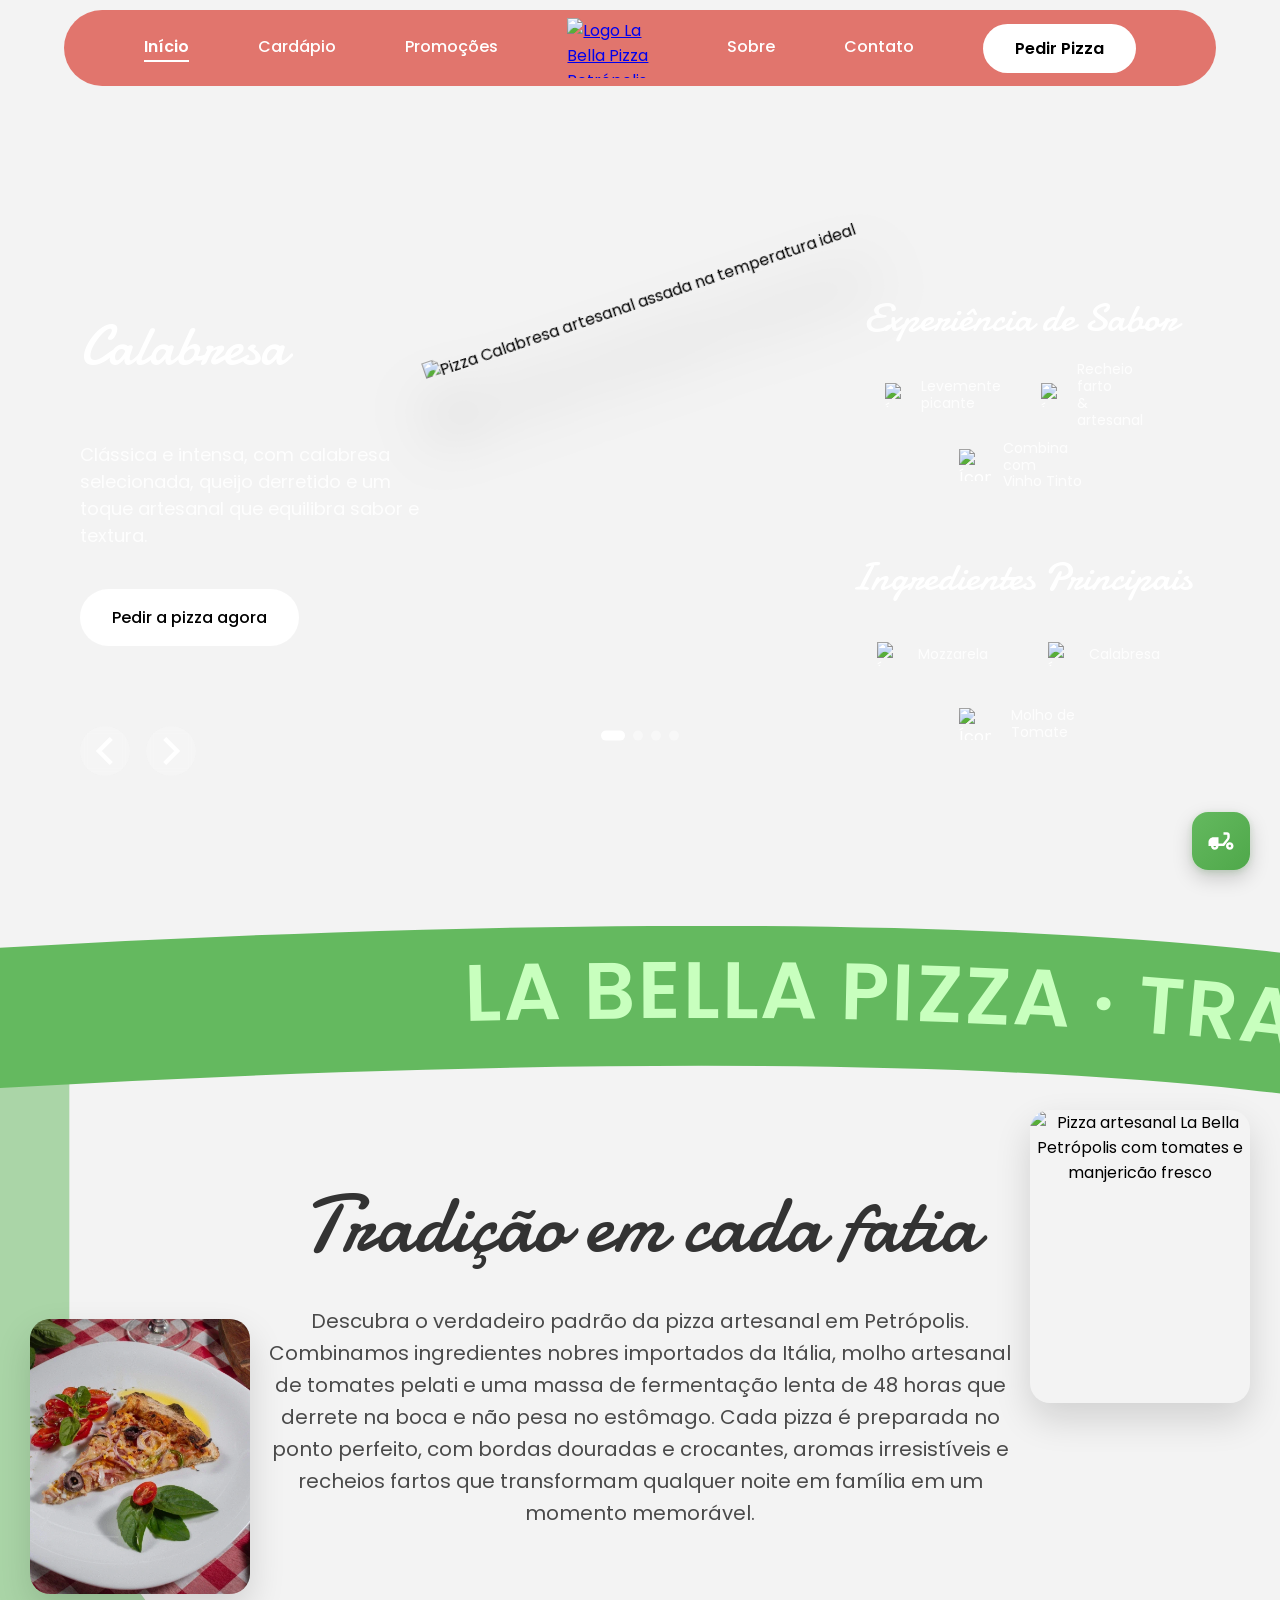
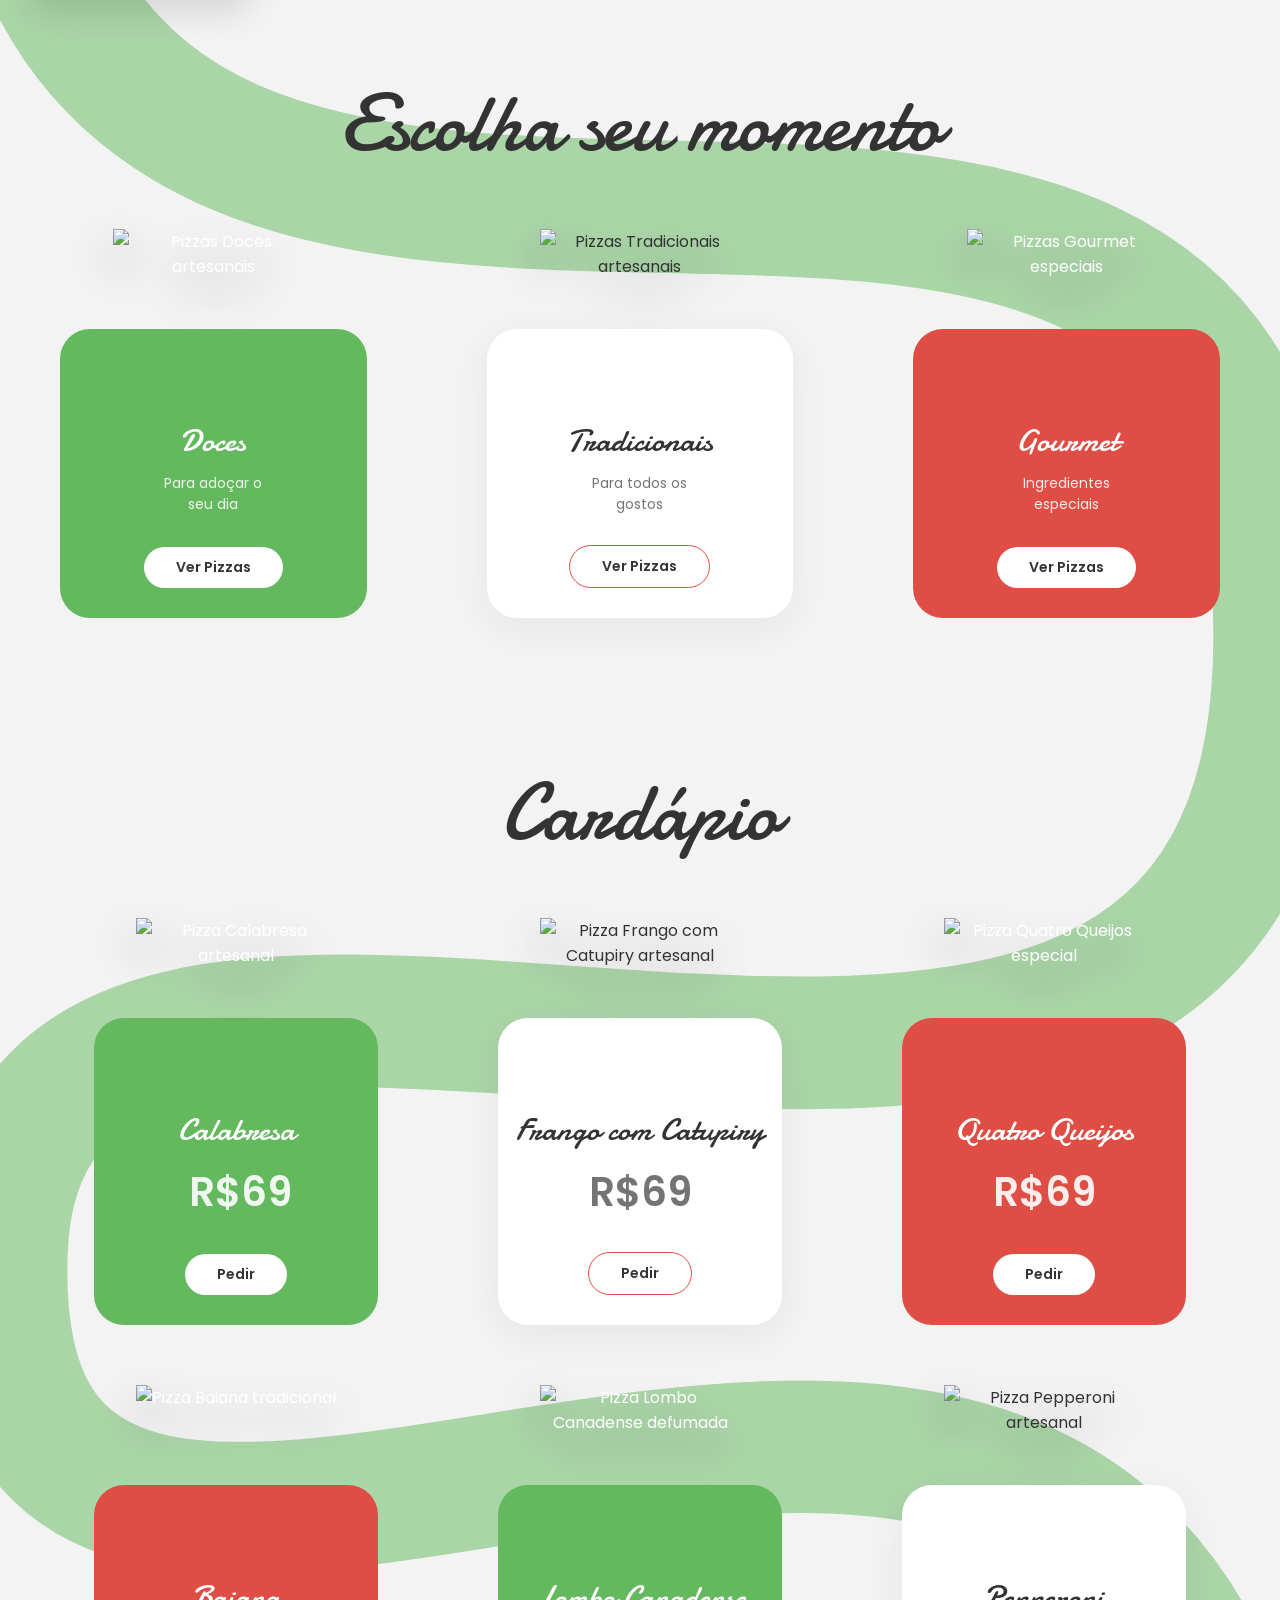
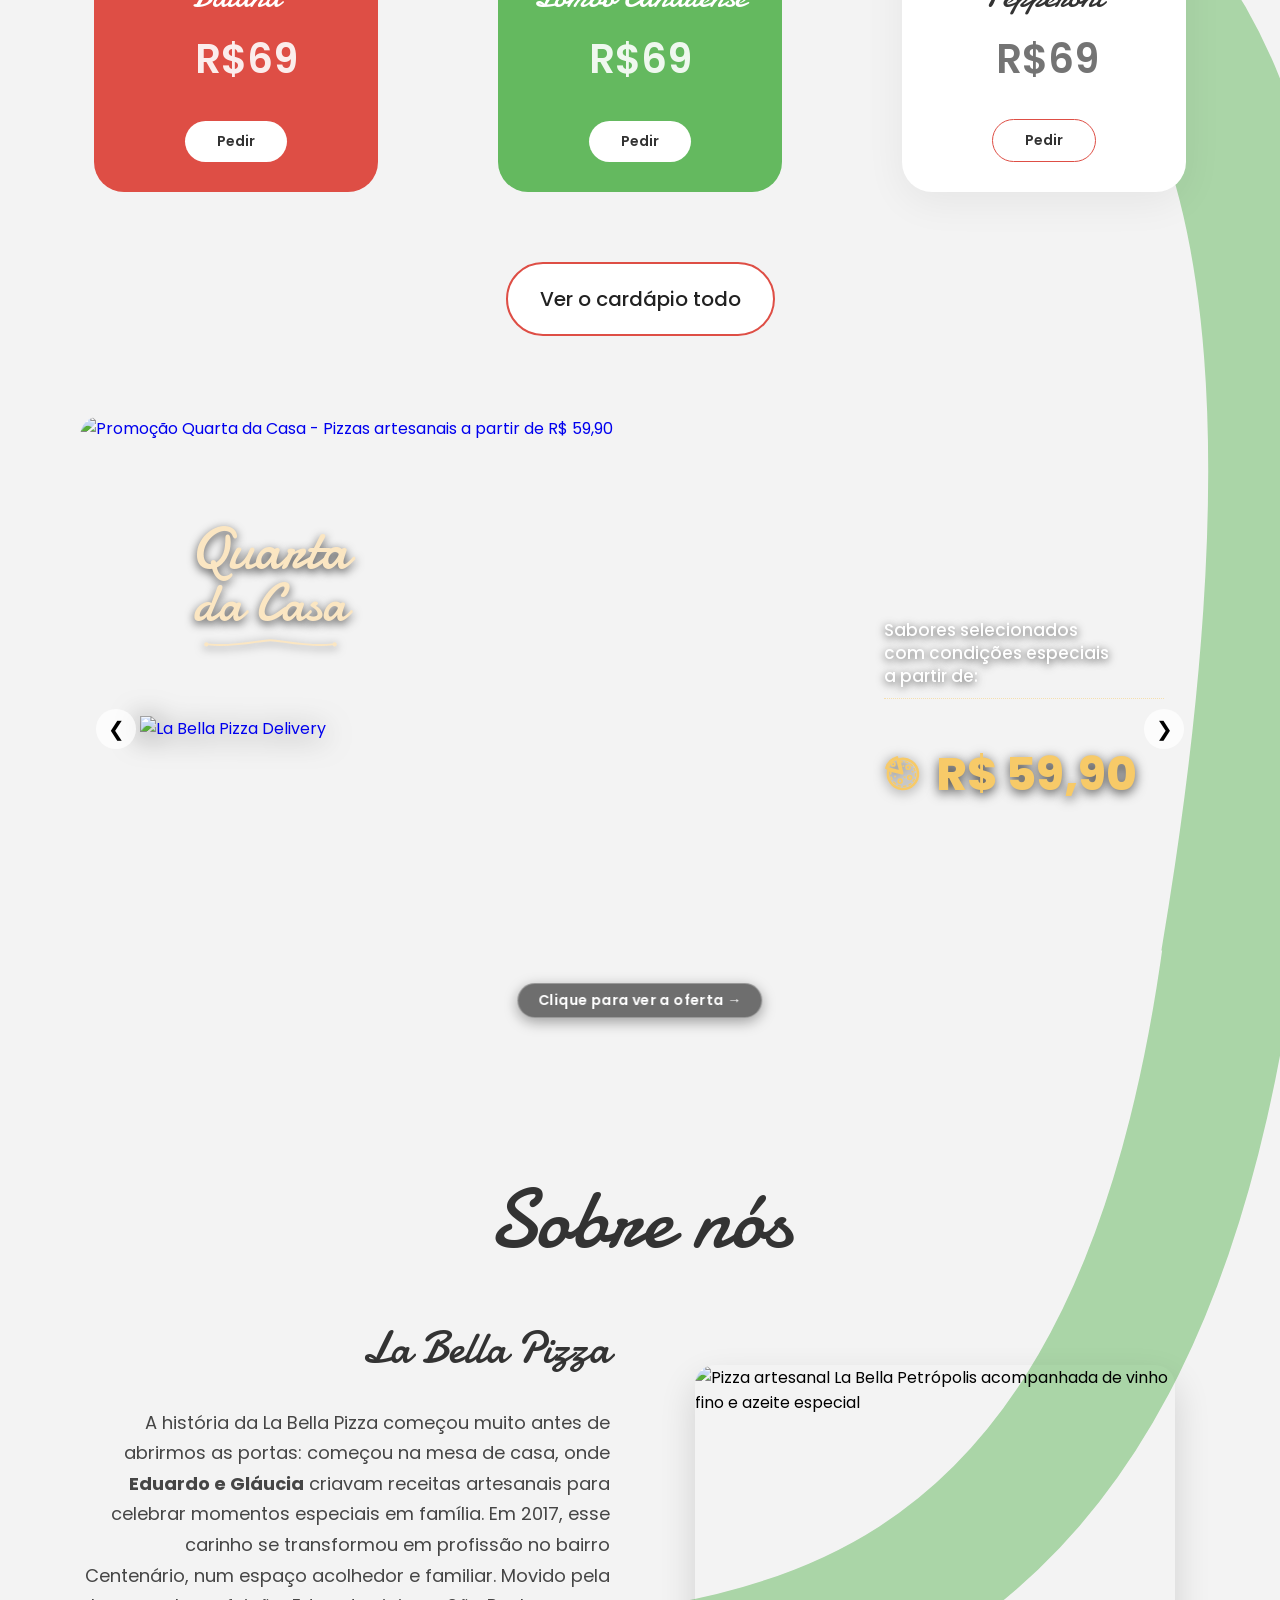
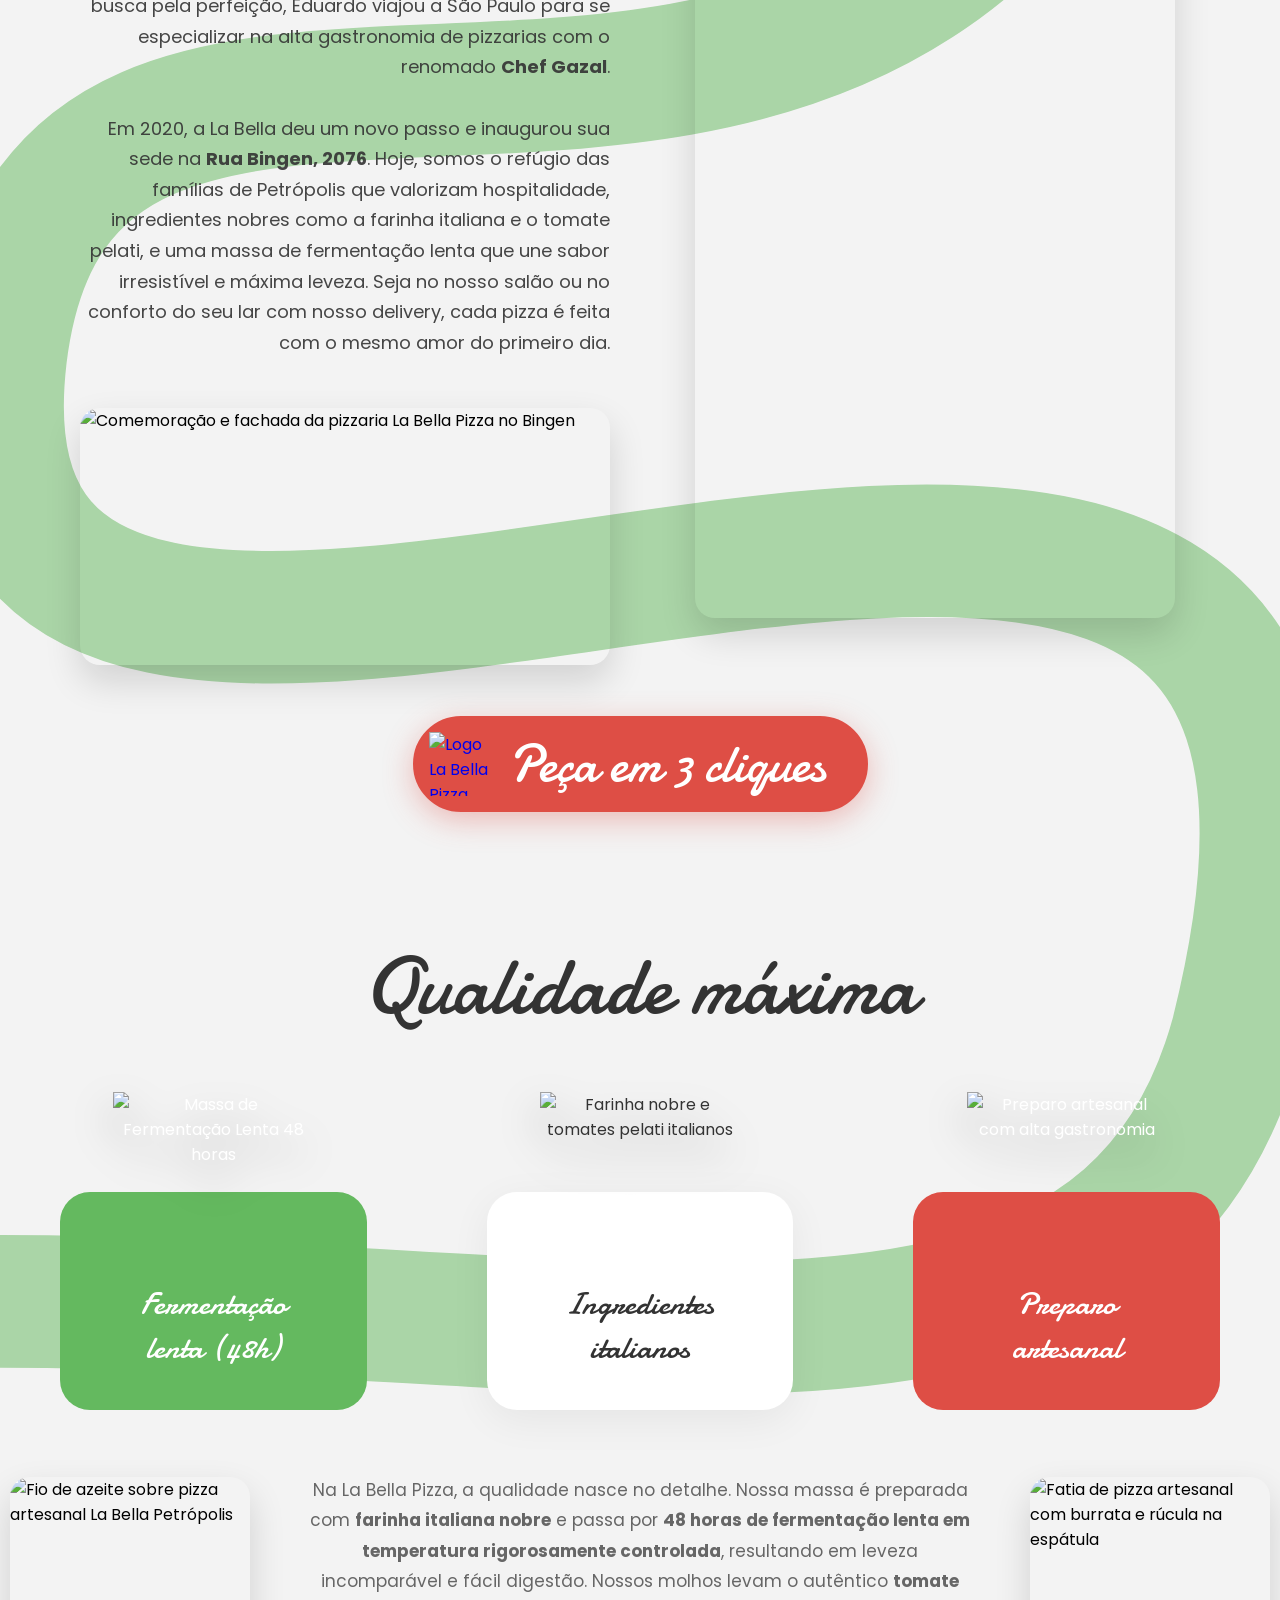
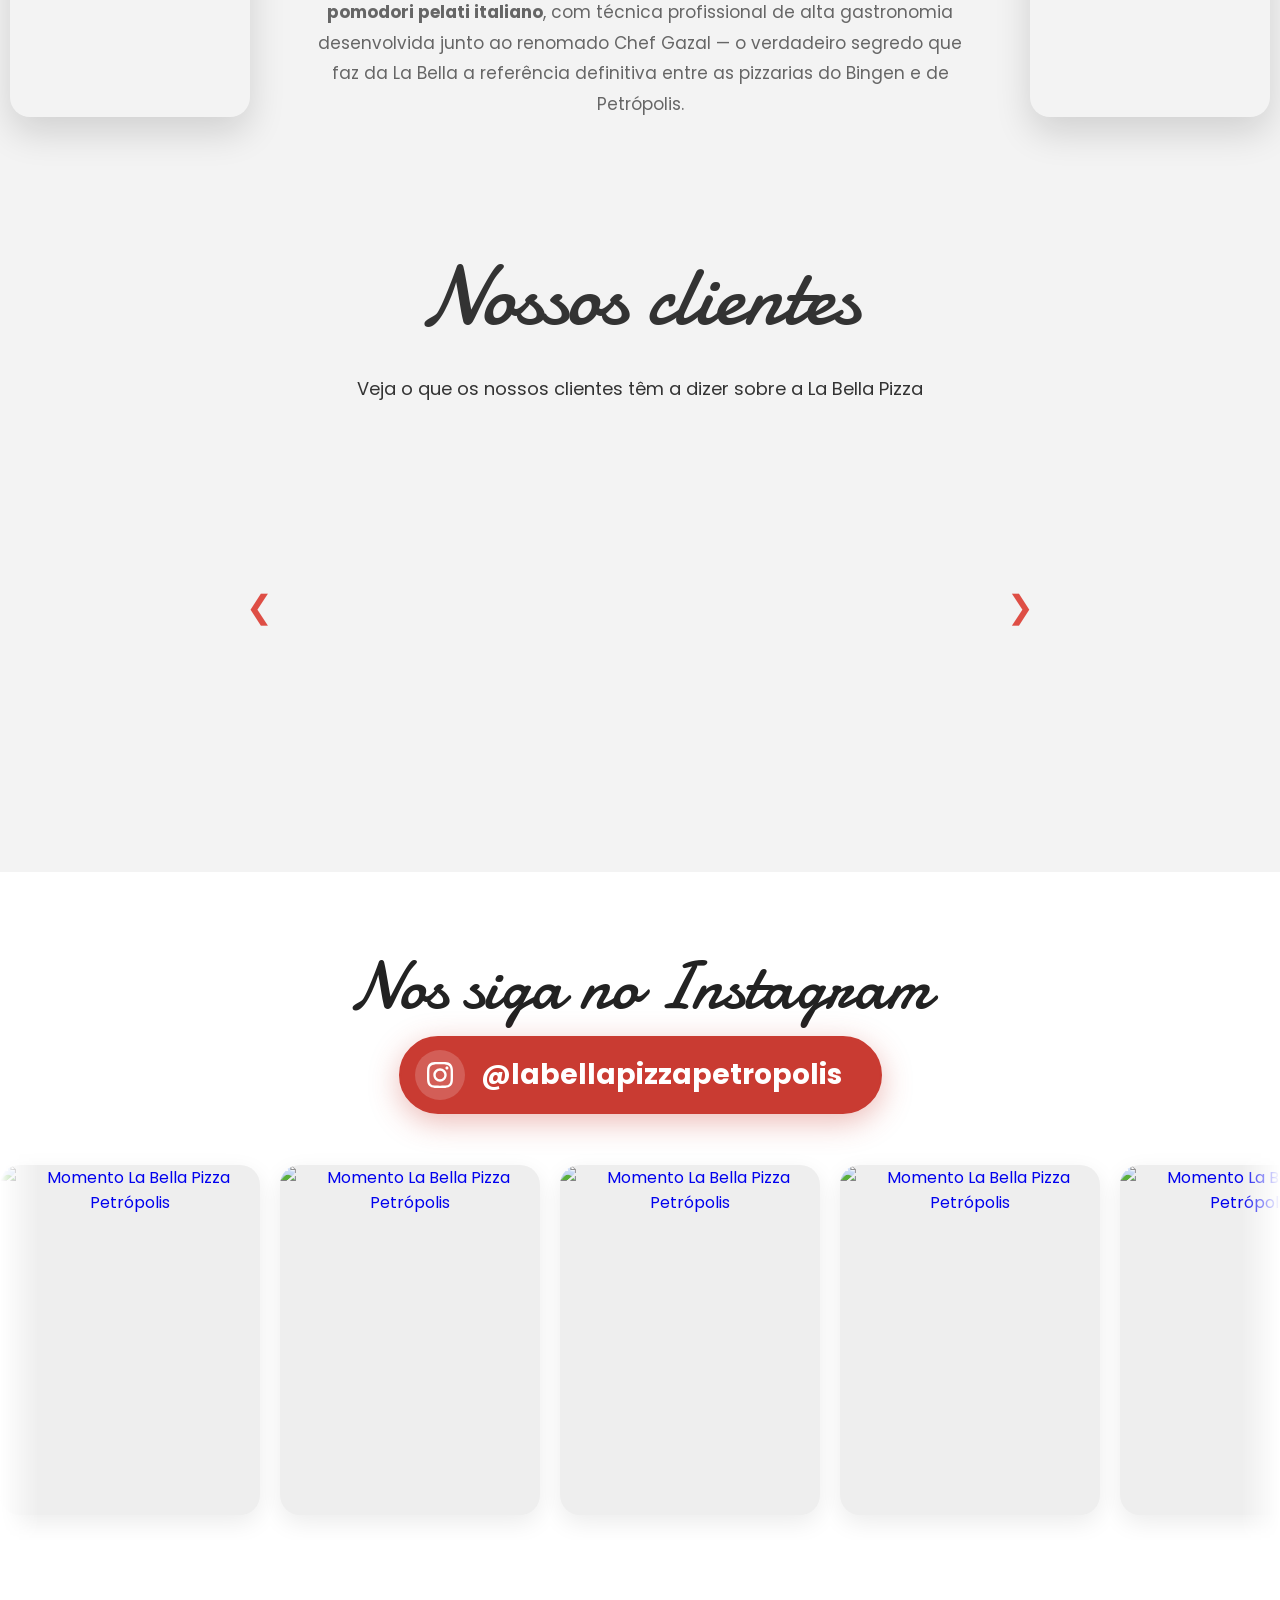
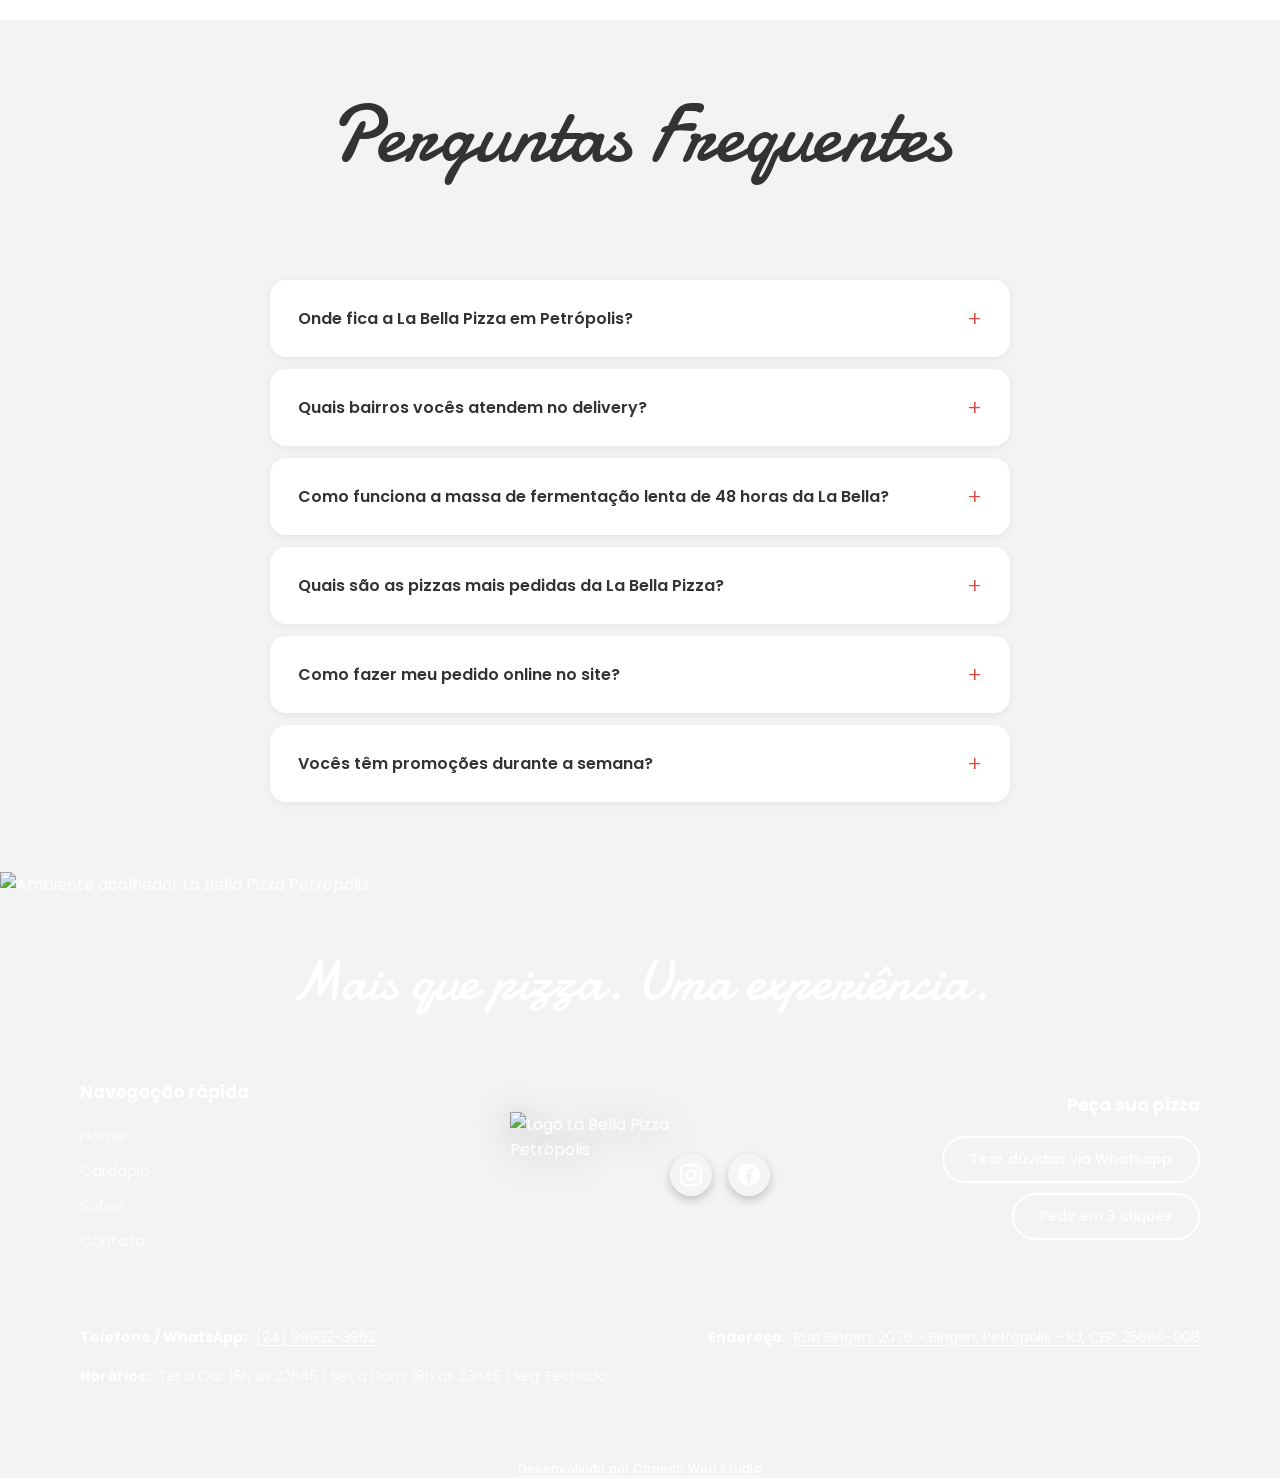
==== index.html @ a8541c3b "." ====
<!DOCTYPE html>
<html lang="pt-BR">

<head>
    <meta charset="UTF-8">
    <meta name="viewport" content="width=device-width, initial-scale=1.0">
    <title>La Bella Pizza Petrópolis | Pizzaria Artesanal no Bingen & Delivery</title>
    <meta name="description"
        content="Pizzas artesanais com massa de fermentação lenta 48h, ingredientes italianos nobres e entrega rápida em toda Petrópolis. PEÇA ONLINE!">
    <meta name="keywords"
        content="pizzaria petropolis, pizzaria bingen, la bella pizza, delivery pizza petropolis, pizza artesanal petropolis, pizza fermentacao lenta petropolis">
    <link rel="canonical" href="https://labellapizzapetropolis.com.br/">

    <!-- Favicon -->
    <link rel="icon" type="image/x-icon" href="favicon.ico">
    <link rel="icon" type="image/png" sizes="32x32" href="assets/img/favicon-32x32.png">
    <link rel="icon" type="image/png" sizes="16x16" href="assets/img/favicon-16x16.png">
    <link rel="apple-touch-icon" sizes="180x180" href="assets/img/apple-touch-icon.png">

    <!-- Open Graph / Redes Sociais & WhatsApp -->
    <meta property="og:type" content="website">
    <meta property="og:title" content="La Bella Pizza Petrópolis | Pizzaria Artesanal no Bingen & Delivery">
    <meta property="og:description" content="Pizzas artesanais com massa de fermentação lenta 48h e ingredientes nobres italianos. Delivery em toda Petrópolis.">
    <meta property="og:url" content="https://labellapizzapetropolis.com.br/">
    <meta property="og:image" content="https://labellapizzapetropolis.com.br/assets/img/logo-la-bella-pizza.webp">
    <meta property="og:locale" content="pt_BR">
    <meta name="twitter:card" content="summary_large_image">
    <meta name="twitter:title" content="La Bella Pizza Petrópolis | Pizzaria Artesanal no Bingen & Delivery">
    <meta name="twitter:description" content="A autêntica pizza artesanal italiana com massa de fermentação lenta 48h em Petrópolis. Delivery em toda a cidade.">
    <meta name="twitter:image" content="https://labellapizzapetropolis.com.br/assets/img/logo-la-bella-pizza.webp">

    <!-- Google Fonts -->
    <link rel="preconnect" href="https://fonts.googleapis.com">
    <link rel="preconnect" href="https://fonts.gstatic.com" crossorigin>
    <link rel="preload" as="style" href="https://fonts.googleapis.com/css2?family=Damion&family=Poppins:wght@400;500;600&display=swap">
    <link rel="stylesheet" href="https://fonts.googleapis.com/css2?family=Damion&family=Poppins:wght@400;500;600&display=swap" media="print" onload="this.media='all'">
    <noscript><link rel="stylesheet" href="https://fonts.googleapis.com/css2?family=Damion&family=Poppins:wght@400;500;600&display=swap"></noscript>
    <link rel="preload" as="image" href="assets/img/pizza-calabresa-mob.webp?v=15" media="(max-width: 768px)" fetchpriority="high">
    <link rel="preload" as="image" href="assets/img/pizza-calabresa.webp?v=15" media="(min-width: 769px)" fetchpriority="high">

    <style>
        #global-loader{position:fixed;top:0;left:0;width:100vw;height:100vh;background-color:#FAF8F5;z-index:999999;display:flex;justify-content:center;align-items:center;transition:opacity .35s ease;overflow:hidden}
        #global-loader.hidden{opacity:0;visibility:hidden;pointer-events:none}
        .loader-content{position:relative;width:250px;height:250px;display:flex;justify-content:center;align-items:center}
        .pizza-svg{width:120px;height:120px;position:absolute}
        .eat-circle{stroke-dasharray:158;stroke-dashoffset:0}
        .loader-logo{width:200px;height:auto;position:absolute;opacity:0;transform:scale(0)}
        .loader-credits{position:absolute;bottom:24px;font-size:11px;letter-spacing:.4px;color:#888;font-family:'Poppins',sans-serif;font-weight:400;text-align:center;width:100%}
    </style>

    <link rel="stylesheet" href="css/style.css?v=18">
    <link rel="stylesheet" href="css/responsive.css?v=18">
    <link rel="stylesheet" href="css/cookie-banner.css?v=13" media="print" onload="this.media='all'">
    <noscript><link rel="stylesheet" href="css/cookie-banner.css?v=13"></noscript>
    <script>
        function setVH() {
            let vh = window.innerHeight * 0.01;
            document.documentElement.style.setProperty('--vh', `${vh}px`);
        }
        setVH();
        window.lastWidth = window.innerWidth;
        window.addEventListener('resize', () => {
            if (window.innerWidth !== window.lastWidth) {
                setVH();
                window.lastWidth = window.innerWidth;
            }
        });
    </script>
</head>

<body>
    <!-- Global Cinematic Loader -->
    <div id="global-loader">
        <div class="loader-content">
            <!-- SVG Simulating Pizza -->
            <svg class="pizza-svg" viewBox="0 0 100 100">
                <defs>
                    <mask id="pizza-mask">
                        <circle class="eat-circle" cx="50" cy="50" r="25" fill="none" stroke="white" stroke-width="50" stroke-dasharray="158" stroke-dashoffset="0" transform="rotate(-90 50 50)" />
                    </mask>
                </defs>
                <g mask="url(#pizza-mask)">
                    <!-- Fatias Triangulares (60 graus cada) -->
                    <path d="M 50 50 L 50 2 A 48 48 0 0 1 91.569 26 Z" fill="#64B95F" />
                    <path d="M 50 50 L 91.569 26 A 48 48 0 0 1 91.569 74 Z" fill="#DE4E45" />
                    <path d="M 50 50 L 91.569 74 A 48 48 0 0 1 50 98 Z" fill="#64B95F" />
                    <path d="M 50 50 L 50 98 A 48 48 0 0 1 8.431 74 Z" fill="#DE4E45" />
                    <path d="M 50 50 L 8.431 74 A 48 48 0 0 1 8.431 26 Z" fill="#64B95F" />
                    <path d="M 50 50 L 8.431 26 A 48 48 0 0 1 50 2 Z" fill="#DE4E45" />
                    
                    <!-- Borda (crosta da pizza) na cor original laranja -->
                    <circle cx="50" cy="50" r="46" fill="none" stroke="#ff9f1c" stroke-width="8" />
                </g>
            </svg>
            <img src="assets/img/logo-la-bella-pizza.webp" alt="La Bella Pizza Petrópolis" class="loader-logo" width="120" height="80">
        </div>
        <div class="loader-credits">Desenvolvido por Canedo Web Studio</div>
    </div>

    <header class="header">
        <nav class="nav-container">
            <a href="#inicio" class="nav-link active" data-section="inicio">Início</a>
            <a href="cardápio.html" class="nav-link" data-section="cardapio">Cardápio</a>
            <a href="#promocoes" class="nav-link" data-section="promocoes">Promoções</a>

            <a href="#inicio" class="logo-link">
                <img src="assets/img/logo-la-bella-pizza.webp" alt="Logo La Bella Pizza Petrópolis" class="logo" width="90" height="60">
            </a>

            <a href="#sobre" class="nav-link" data-section="sobre">Sobre</a>
            <a href="#contato" class="nav-link" data-section="contato">Contato</a>
            <a href="cardápio.html" class="nav-btn">Pedir Pizza</a>
            <div class="hamburger-menu">
                <span></span>
                <span></span>
                <span></span>
            </div>
        </nav>
    </header>

    <main>
        <section class="hero-section" id="inicio">

            <div class="hero-container">
                <!-- Left Column -->
                <div class="hero-left">
                    <h1 class="pizza-title">Calabresa</h1>
                    <p class="pizza-desc">Clássica e intensa, com calabresa selecionada, queijo derretido e um toque
                        artesanal que equilibra sabor e textura.</p>
                    <a href="cardápio.html?modal=calabresa" class="order-btn" style="text-decoration: none; display: inline-block; text-align: center;">Pedir a pizza agora</a>

                    <div class="slider-arrows">
                        <button class="arrow-btn" aria-label="Anterior">
                            <svg viewBox="0 0 24 24" fill="none" stroke="currentColor" stroke-width="2">
                                <path d="M15 18l-6-6 6-6" />
                            </svg>
                        </button>
                        <button class="arrow-btn" aria-label="Próxima">
                            <svg viewBox="0 0 24 24" fill="none" stroke="currentColor" stroke-width="2">
                                <path d="M9 18l6-6-6-6" />
                            </svg>
                        </button>
                    </div>
                </div>

                <!-- Center Column (Absolute) -->
                <div class="hero-center">
                    <picture>
                        <source media="(max-width: 768px)" srcset="assets/img/pizza-calabresa-mob.webp?v=15">
                        <img class="pizza-main-img" src="assets/img/pizza-calabresa.webp?v=15" alt="Pizza Calabresa artesanal assada na temperatura ideal" width="521" height="324" fetchpriority="high" decoding="async">
                    </picture>
                    <div class="slider-dots">
                        <span class="dot active"></span>
                        <span class="dot"></span>
                        <span class="dot"></span>
                        <span class="dot"></span>
                    </div>
                </div>

                <!-- Right Column -->
                <div class="hero-right">
                    <div class="features-group">
                        <h3 class="features-title">Experiência de Sabor</h3>
                        <div class="features-grid">
                            <div class="feature-item">
                                <img src="assets/img/icone-picante.svg" alt="Ícone Toque Picante" class="feature-icon">
                                <span>Levemente<br>picante</span>
                            </div>
                            <div class="feature-item">
                                <img src="assets/img/icone-muito-recheio.svg" alt="Ícone Muito Recheio" class="feature-icon">
                                <span>Recheio farto<br>& artesanal</span>
                            </div>
                            <div class="feature-item wine-item" style="grid-column: 1 / -1; justify-self: center;">
                                <img src="assets/img/icone-vinho.svg" alt="Ícone Combina com Vinho" class="feature-icon wine-icon">
                                <span>Combina com<br>Vinho Tinto</span>
                            </div>
                        </div>
                    </div>

                    <div class="features-group">
                        <h3 class="features-title">Ingredientes Principais</h3>
                        <div class="features-grid">
                            <div class="feature-item">
                                <img src="assets/img/icone-mozzarela.svg" alt="Ícone Queijo Mozzarela" class="feature-icon">
                                <span>Mozzarela</span>
                            </div>
                            <div class="feature-item">
                                <img src="assets/img/icone-calabresa.svg" alt="Ícone Calabresa artesanal" class="feature-icon">
                                <span>Calabresa</span>
                            </div>
                            <div class="feature-item sauce-item" style="grid-column: 1 / -1; justify-self: center;">
                                <img src="assets/img/icone-molho-tomate.svg" alt="Ícone Molho de Tomate Pelati" class="feature-icon sauce-icon">
                                <span>Molho de<br>Tomate</span>
                            </div>
                        </div>
                    </div>
                </div>
            </div>

            <!-- Bottom Border / Green Curve Placeholder (Based on the screenshot) -->

        </section>

        <section class="svg-section">
            <svg class="linha-svg" xmlns="http://www.w3.org/2000/svg" width="1920" height="581" viewBox="0 0 1920 581"
                fill="none">
                <path id="green-curve"
                    d="M-166.796 102.896C-166.796 102.896 702.149 35.1592 1253.8 94.0901C1928.21 166.136 2939.02 514.098 2939.02 514.098"
                    stroke="#64B95F" stroke-width="140" />

                <text width="100%">
                    <textPath class="marquee-textPath" alignment-baseline="middle" href="#green-curve"
                        startOffset="20%">
                        La Bella Pizza · Tradição Italiana · Sabor Único · La Bella Pizza · Tradição Italiana ·
                    </textPath>
                </text>
            </svg>
        </section>


        <!-- Wrapper relativo para todas as seções pós-hero, onde o background do SVG roda -->
        <div class="content-wrapper">
            <section class="conceito" id="conceito">
                <img src="assets/img/foto-fatia-pizza-artesanal.webp" 
                     srcset="assets/img/foto-fatia-pizza-artesanal-mob.webp 420w, assets/img/foto-fatia-pizza-artesanal.webp 819w"
                     sizes="(max-width: 768px) 220px, 438px"
                     alt="Fatia de pizza artesanal La Bella Petrópolis com tomate e manjericão fresco" 
                     class="conceito-img conceito-img-left" width="438" height="547" loading="lazy" decoding="async">
                <div class="conceito-container">
                    <h2 class="section-title">Tradição em cada fatia</h2>
                    <p class="conceito-text">
                        Descubra o verdadeiro padrão da pizza artesanal em Petrópolis. Combinamos ingredientes nobres importados da Itália, molho artesanal de tomates pelati e uma massa de fermentação lenta de 48 horas que derrete na boca e não pesa no estômago. Cada pizza é preparada no ponto perfeito, com bordas douradas e crocantes, aromas irresistíveis e recheios fartos que transformam qualquer noite em família em um momento memorável.
                    </p>
                </div>
                <img src="assets/img/foto-pizza-artesanal-manjericao.webp" 
                     srcset="assets/img/foto-pizza-artesanal-manjericao-mob.webp 420w, assets/img/foto-pizza-artesanal-manjericao.webp 768w"
                     sizes="(max-width: 768px) 220px, 438px"
                     alt="Pizza artesanal La Bella Petrópolis com tomates e manjericão fresco" 
                     class="conceito-img conceito-img-right" width="438" height="583" loading="lazy" decoding="async">
            </section>

            <section class="momento">
                <div class="momento-container">
                    <h2 class="section-title">Escolha seu momento</h2>
                    <div class="cards-grid">
                        <!-- Card 1: Verde -->
                        <div class="card card-green">
                            <div class="card-img-wrapper">
                                <img src="assets/img/pizzas/pizza-calabresa.webp"
                                    srcset="assets/img/pizzas/pizza-calabresa-mob.webp 360w, assets/img/pizzas/pizza-calabresa.webp 706w"
                                    sizes="(max-width: 768px) 140px, 200px"
                                    alt="Pizzas Doces artesanais" class="card-pizza-img" width="140" height="93" loading="lazy" decoding="async">
                            </div>
                            <div class="card-content">
                                <h3 class="card-title">Doces</h3>
                                <p class="card-desc">Para adoçar o seu dia</p>
                                <a href="cardápio.html?filter=doces" class="card-btn" aria-label="Ver pizzas doces no cardápio">Ver Pizzas</a>
                            </div>
                        </div>

                        <!-- Card 2: Branco -->
                        <div class="card card-white">
                            <div class="card-img-wrapper">
                                <img src="assets/img/pizzas/pizza-brasileira.webp"
                                    srcset="assets/img/pizzas/pizza-brasileira-mob.webp 360w, assets/img/pizzas/pizza-brasileira.webp 706w"
                                    sizes="(max-width: 768px) 140px, 200px"
                                    alt="Pizzas Tradicionais artesanais"
                                    class="card-pizza-img" width="140" height="97" loading="lazy" decoding="async">
                            </div>
                            <div class="card-content">
                                <h3 class="card-title">Tradicionais</h3>
                                <p class="card-desc">Para todos os gostos</p>
                                <a href="cardápio.html?filter=tradicionais" class="card-btn btn-outline" aria-label="Ver pizzas tradicionais no cardápio">Ver Pizzas</a>
                            </div>
                        </div>

                        <!-- Card 3: Vermelho -->
                        <div class="card card-red">
                            <div class="card-img-wrapper">
                                <img src="assets/img/pizzas/pizza-frango-catupiry.webp"
                                    srcset="assets/img/pizzas/pizza-frango-catupiry-mob.webp 360w, assets/img/pizzas/pizza-frango-catupiry.webp 706w"
                                    sizes="(max-width: 768px) 140px, 200px"
                                    alt="Pizzas Gourmet especiais"
                                    class="card-pizza-img" width="140" height="89" loading="lazy" decoding="async">
                            </div>
                            <div class="card-content">
                                <h3 class="card-title">Gourmet</h3>
                                <p class="card-desc">Ingredientes especiais</p>
                                <a href="cardápio.html?filter=gourmet" class="card-btn" aria-label="Ver pizzas gourmet no cardápio">Ver Pizzas</a>
                            </div>
                        </div>
                    </div>
                </div>
            </section>

            <section class="cardapio">
                <div class="cardapio-container">
                    <h2 class="section-title">Cardápio</h2>
                    <div class="cards-grid">
                        <!-- Card 1: Verde -->
                        <div class="card card-green">
                            <div class="card-img-wrapper">
                                <img src="assets/img/pizzas/pizza-calabresa.webp"
                                    srcset="assets/img/pizzas/pizza-calabresa-mob.webp 360w, assets/img/pizzas/pizza-calabresa.webp 706w"
                                    sizes="(max-width: 768px) 140px, 200px"
                                    alt="Pizza Calabresa artesanal" class="card-pizza-img" width="140" height="87" loading="lazy" decoding="async">
                            </div>
                            <div class="card-content">
                                <h3 class="card-title">Calabresa</h3>
                                <p class="card-desc">R$69</p>
                                <a href="cardápio.html?modal=calabresa" class="card-btn" aria-label="Pedir Pizza Calabresa no cardápio">Pedir</a>
                            </div>
                        </div>

                        <!-- Card 2: Branco -->
                        <div class="card card-white">
                            <div class="card-img-wrapper">
                                <img src="assets/img/pizzas/pizza-frango-catupiry.webp"
                                    srcset="assets/img/pizzas/pizza-frango-catupiry-mob.webp 360w, assets/img/pizzas/pizza-frango-catupiry.webp 706w"
                                    sizes="(max-width: 768px) 140px, 200px"
                                    alt="Pizza Frango com Catupiry artesanal"
                                    class="card-pizza-img" width="140" height="89" loading="lazy" decoding="async">
                            </div>
                            <div class="card-content">
                                <h3 class="card-title">Frango com Catupiry</h3>
                                <p class="card-desc">R$69</p>
                                <a href="cardápio.html?modal=frango-com-catupiry" class="card-btn btn-outline" aria-label="Pedir Pizza Frango com Catupiry no cardápio">Pedir</a>
                            </div>
                        </div>

                        <!-- Card 3: Vermelho -->
                        <div class="card card-red">
                            <div class="card-img-wrapper">
                                <img src="assets/img/pizzas/pizza-4-queijos.webp"
                                    srcset="assets/img/pizzas/pizza-4-queijos-mob.webp 360w, assets/img/pizzas/pizza-4-queijos.webp 706w"
                                    sizes="(max-width: 768px) 140px, 200px"
                                    alt="Pizza Quatro Queijos especial"
                                    class="card-pizza-img" width="140" height="107" loading="lazy" decoding="async">
                            </div>
                            <div class="card-content">
                                <h3 class="card-title">Quatro Queijos</h3>
                                <p class="card-desc">R$69</p>
                                <a href="cardápio.html?modal=quatro-queijos" class="card-btn" aria-label="Pedir Pizza Quatro Queijos no cardápio">Pedir</a>
                            </div>
                        </div>
                        <div class="card card-red">
                            <div class="card-img-wrapper">
                                <img src="assets/img/pizzas/pizza-calabresa-c-cebola.webp"
                                    srcset="assets/img/pizzas/pizza-calabresa-c-cebola-mob.webp 360w, assets/img/pizzas/pizza-calabresa-c-cebola.webp 706w"
                                    sizes="(max-width: 768px) 140px, 200px"
                                    alt="Pizza Baiana tradicional"
                                    class="card-pizza-img" width="140" height="87" loading="lazy" decoding="async">
                            </div>
                            <div class="card-content">
                                <h3 class="card-title">Baiana</h3>
                                <p class="card-desc">R$69</p>
                                <a href="cardápio.html?modal=baiana" class="card-btn" aria-label="Pedir Pizza Baiana no cardápio">Pedir</a>
                            </div>
                        </div>
                        <div class="card card-green">
                            <div class="card-img-wrapper">
                                <img src="assets/img/pizzas/pizza-lombo-canadense.webp"
                                    srcset="assets/img/pizzas/pizza-lombo-canadense-mob.webp 360w, assets/img/pizzas/pizza-lombo-canadense.webp 706w"
                                    sizes="(max-width: 768px) 140px, 200px"
                                    alt="Pizza Lombo Canadense defumada" class="card-pizza-img" width="140" height="91" loading="lazy" decoding="async">
                            </div>
                            <div class="card-content">
                                <h3 class="card-title">Lombo Canadense</h3>
                                <p class="card-desc">R$69</p>
                                <a href="cardápio.html?modal=lombo-canadense" class="card-btn" aria-label="Pedir Pizza Lombo Canadense no cardápio">Pedir</a>
                            </div>
                        </div>
                        <div class="card card-white">
                            <div class="card-img-wrapper">
                                <img src="assets/img/pizzas/pizza-peperoni.webp"
                                    srcset="assets/img/pizzas/pizza-peperoni-mob.webp 360w, assets/img/pizzas/pizza-peperoni.webp 706w"
                                    sizes="(max-width: 768px) 140px, 200px"
                                    alt="Pizza Pepperoni artesanal"
                                    class="card-pizza-img" width="140" height="87" loading="lazy" decoding="async">
                            </div>
                            <div class="card-content">
                                <h3 class="card-title">Pepperoni</h3>
                                <p class="card-desc">R$69</p>
                                <a href="cardápio.html?modal=pepperoni" class="card-btn btn-outline" aria-label="Pedir Pizza Pepperoni no cardápio">Pedir</a>
                            </div>
                        </div>
                    </div>
                    <a href="cardápio.html" class="card-btn btn-all-pizzas">Ver o cardápio todo</a>
                </div>
            </section>

            <section class="promocao">
                <div class="promocao-container">
                    <div class="promo-slider">
                        <div class="promo-slides">
                            <a href="cardápio.html" class="promo-slide promo-banner-red" data-promo="quarta">
                                <div class="promo-banner-img">
                                    <picture>
                                        <source media="(max-width: 768px)" srcset="assets/img/banner-promocao-combo-pizza-mob.webp">
                                        <img src="assets/img/banner-promocao-combo-pizza.webp" alt="Promoção Quarta da Casa - Pizzas artesanais a partir de R$ 59,90" class="promo-banner-bg" width="1024" height="572" loading="lazy" decoding="async">
                                    </picture>
                                </div>
                                <div class="promo-banner-grid">
                                    <!-- Coluna 1, Linha 1: Título -->
                                    <div class="promo-grid-cell promo-cell-title">
                                        <div class="promo-banner-heading">
                                            <span class="promo-banner-title-script text-cream">Quarta</span>
                                            <span class="promo-banner-subtitle-script text-cream">da Casa</span>
                                            <svg class="promo-title-flourish" viewBox="0 0 140 18" fill="none" aria-hidden="true">
                                                <path d="M10 11 C 35 14, 60 7, 70 7 C 80 7, 105 14, 130 11" stroke="currentColor" stroke-width="1.8" stroke-linecap="round"/>
                                                <circle cx="8" cy="11" r="2" fill="currentColor"/>
                                                <circle cx="132" cy="11" r="2" fill="currentColor"/>
                                            </svg>
                                        </div>
                                    </div>
                                    <!-- Coluna 1, Linha 3: Logo -->
                                    <div class="promo-grid-cell promo-cell-logo">
                                        <img src="assets/img/logo-la-bella-pizza.webp" alt="La Bella Pizza Delivery" class="promo-banner-logo" width="260" height="173" loading="lazy" decoding="async">
                                    </div>
                                    <!-- Coluna 3, Linha 2: Descrição -->
                                    <div class="promo-grid-cell promo-cell-desc">
                                        <p class="promo-banner-desc">Sabores selecionados<br>com condições especiais<br>a partir de:</p>
                                        <div class="promo-row-divider promo-divider-gold"></div>
                                    </div>
                                    <!-- Coluna 3, Linha 3: Preço -->
                                    <div class="promo-grid-cell promo-cell-price">
                                        <div class="promo-banner-price-box">
                                            <svg class="promo-pizza-icon promo-icon-gold" viewBox="0 0 24 24" fill="none" aria-hidden="true">
                                                <path d="M 9.5 2.8 A 9.5 9.5 0 1 1 2.8 9.5 L 11.5 11.5 Z" stroke="currentColor" stroke-width="1.6" stroke-linecap="round" stroke-linejoin="round"/>
                                                <path d="M 10 4.5 A 7.8 7.8 0 1 1 4.5 10" stroke="currentColor" stroke-width="0.9" stroke-linecap="round" stroke-dasharray="1.5 2"/>
                                                <path d="M 8.2 1.5 A 9.5 9.5 0 0 0 1.5 8.2 L 10.5 10.5 Z" stroke="currentColor" stroke-width="1.6" stroke-linecap="round" stroke-linejoin="round"/>
                                                <path d="M 7.2 3 A 7.8 7.8 0 0 0 3 7.2" stroke="currentColor" stroke-width="0.9" stroke-linecap="round"/>
                                                <circle cx="15.2" cy="7.8" r="1.2" stroke="currentColor" stroke-width="1.1"/>
                                                <circle cx="16.2" cy="14.2" r="1.2" stroke="currentColor" stroke-width="1.1"/>
                                                <circle cx="10.2" cy="16.5" r="1.2" stroke="currentColor" stroke-width="1.1"/>
                                                <circle cx="5.8" cy="5.8" r="1.1" stroke="currentColor" stroke-width="1.1"/>
                                                <circle cx="12.2" cy="7" r="0.6" fill="currentColor"/>
                                                <circle cx="18" cy="10.5" r="0.6" fill="currentColor"/>
                                                <circle cx="13" cy="14" r="0.6" fill="currentColor"/>
                                                <circle cx="7" cy="13.5" r="0.6" fill="currentColor"/>
                                            </svg>
                                            <span class="promo-banner-price">R$ 59,90</span>
                                        </div>
                                    </div>
                                    <!-- Bottom: Frase para ver a oferta -->
                                    <div class="promo-banner-cta">
                                        <span class="promo-banner-cta-text">Clique para ver a oferta &rarr;</span>
                                    </div>
                                </div>
                            </a>
                            <a href="cardápio.html" class="promo-slide promo-banner-green" data-promo="terca">
                                <div class="promo-banner-img">
                                    <picture>
                                        <source media="(max-width: 768px)" srcset="assets/img/banner-promocao-la-bella-em-dobro-mob.webp">
                                        <img src="assets/img/banner-promocao-la-bella-em-dobro.webp" alt="Promoção La Bella em Dobro - 2 Pizzas de 30cm por R$ 109,90, 35cm por R$ 129,90 e 40cm por R$ 159,90" class="promo-banner-bg" width="1024" height="572" loading="lazy" decoding="async">
                                    </picture>
                                </div>
                                <div class="promo-banner-grid">
                                    <!-- Coluna 1, Linha 1: Título -->
                                    <div class="promo-grid-cell promo-cell-title">
                                        <div class="promo-banner-heading">
                                            <span class="promo-banner-title-script text-white">La Bella</span>
                                            <span class="promo-banner-subtitle-script text-green">em Dobro</span>
                                            <svg class="promo-title-swash-green" viewBox="0 0 150 20" fill="none" aria-hidden="true">
                                                <path d="M8 12 C 3 16, 12 18, 22 14 C 55 4, 105 7, 142 14" stroke="currentColor" stroke-width="2" stroke-linecap="round"/>
                                            </svg>
                                        </div>
                                    </div>
                                    <!-- Coluna 1, Linha 3: Logo -->
                                    <div class="promo-grid-cell promo-cell-logo">
                                        <img src="assets/img/logo-la-bella-pizza.webp" alt="La Bella Pizza Delivery" class="promo-banner-logo" width="260" height="173" loading="lazy" decoding="async">
                                    </div>
                                    <!-- Coluna 3, Linha 1: Opção 30cm -->
                                    <div class="promo-grid-cell promo-cell-opt1">
                                        <div class="promo-row-item">
                                            <svg class="promo-pizza-icon promo-icon-green" viewBox="0 0 24 24" fill="none" aria-hidden="true">
                                                <path d="M 9.5 2.8 A 9.5 9.5 0 1 1 2.8 9.5 L 11.5 11.5 Z" stroke="currentColor" stroke-width="1.6" stroke-linecap="round" stroke-linejoin="round"/>
                                                <path d="M 10 4.5 A 7.8 7.8 0 1 1 4.5 10" stroke="currentColor" stroke-width="0.9" stroke-linecap="round" stroke-dasharray="1.5 2"/>
                                                <path d="M 8.2 1.5 A 9.5 9.5 0 0 0 1.5 8.2 L 10.5 10.5 Z" stroke="currentColor" stroke-width="1.6" stroke-linecap="round" stroke-linejoin="round"/>
                                                <path d="M 7.2 3 A 7.8 7.8 0 0 0 3 7.2" stroke="currentColor" stroke-width="0.9" stroke-linecap="round"/>
                                                <circle cx="15.2" cy="7.8" r="1.2" stroke="currentColor" stroke-width="1.1"/>
                                                <circle cx="16.2" cy="14.2" r="1.2" stroke="currentColor" stroke-width="1.1"/>
                                                <circle cx="10.2" cy="16.5" r="1.2" stroke="currentColor" stroke-width="1.1"/>
                                                <circle cx="5.8" cy="5.8" r="1.1" stroke="currentColor" stroke-width="1.1"/>
                                                <circle cx="12.2" cy="7" r="0.6" fill="currentColor"/>
                                                <circle cx="18" cy="10.5" r="0.6" fill="currentColor"/>
                                                <circle cx="13" cy="14" r="0.6" fill="currentColor"/>
                                                <circle cx="7" cy="13.5" r="0.6" fill="currentColor"/>
                                            </svg>
                                            <div class="promo-row-text">
                                                <span class="promo-row-label">2 pizzas de 30cm</span>
                                                <span class="promo-row-price"><span class="promo-row-por">por</span> <strong>R$ 109,90</strong></span>
                                            </div>
                                        </div>
                                        <div class="promo-row-divider"></div>
                                    </div>
                                    <!-- Coluna 3, Linha 2: Opção 35cm -->
                                    <div class="promo-grid-cell promo-cell-opt2">
                                        <div class="promo-row-item">
                                            <svg class="promo-pizza-icon promo-icon-green" viewBox="0 0 24 24" fill="none" aria-hidden="true">
                                                <path d="M 9.5 2.8 A 9.5 9.5 0 1 1 2.8 9.5 L 11.5 11.5 Z" stroke="currentColor" stroke-width="1.6" stroke-linecap="round" stroke-linejoin="round"/>
                                                <path d="M 10 4.5 A 7.8 7.8 0 1 1 4.5 10" stroke="currentColor" stroke-width="0.9" stroke-linecap="round" stroke-dasharray="1.5 2"/>
                                                <path d="M 8.2 1.5 A 9.5 9.5 0 0 0 1.5 8.2 L 10.5 10.5 Z" stroke="currentColor" stroke-width="1.6" stroke-linecap="round" stroke-linejoin="round"/>
                                                <path d="M 7.2 3 A 7.8 7.8 0 0 0 3 7.2" stroke="currentColor" stroke-width="0.9" stroke-linecap="round"/>
                                                <circle cx="15.2" cy="7.8" r="1.2" stroke="currentColor" stroke-width="1.1"/>
                                                <circle cx="16.2" cy="14.2" r="1.2" stroke="currentColor" stroke-width="1.1"/>
                                                <circle cx="10.2" cy="16.5" r="1.2" stroke="currentColor" stroke-width="1.1"/>
                                                <circle cx="5.8" cy="5.8" r="1.1" stroke="currentColor" stroke-width="1.1"/>
                                                <circle cx="12.2" cy="7" r="0.6" fill="currentColor"/>
                                                <circle cx="18" cy="10.5" r="0.6" fill="currentColor"/>
                                                <circle cx="13" cy="14" r="0.6" fill="currentColor"/>
                                                <circle cx="7" cy="13.5" r="0.6" fill="currentColor"/>
                                            </svg>
                                            <div class="promo-row-text">
                                                <span class="promo-row-label">2 pizzas de 35cm</span>
                                                <span class="promo-row-price"><span class="promo-row-por">por</span> <strong>R$ 129,90</strong></span>
                                            </div>
                                        </div>
                                        <div class="promo-row-divider"></div>
                                    </div>
                                    <!-- Coluna 3, Linha 3: Opção 40cm -->
                                    <div class="promo-grid-cell promo-cell-opt3">
                                        <div class="promo-row-item">
                                            <svg class="promo-pizza-icon promo-icon-green" viewBox="0 0 24 24" fill="none" aria-hidden="true">
                                                <path d="M 9.5 2.8 A 9.5 9.5 0 1 1 2.8 9.5 L 11.5 11.5 Z" stroke="currentColor" stroke-width="1.6" stroke-linecap="round" stroke-linejoin="round"/>
                                                <path d="M 10 4.5 A 7.8 7.8 0 1 1 4.5 10" stroke="currentColor" stroke-width="0.9" stroke-linecap="round" stroke-dasharray="1.5 2"/>
                                                <path d="M 8.2 1.5 A 9.5 9.5 0 0 0 1.5 8.2 L 10.5 10.5 Z" stroke="currentColor" stroke-width="1.6" stroke-linecap="round" stroke-linejoin="round"/>
                                                <path d="M 7.2 3 A 7.8 7.8 0 0 0 3 7.2" stroke="currentColor" stroke-width="0.9" stroke-linecap="round"/>
                                                <circle cx="15.2" cy="7.8" r="1.2" stroke="currentColor" stroke-width="1.1"/>
                                                <circle cx="16.2" cy="14.2" r="1.2" stroke="currentColor" stroke-width="1.1"/>
                                                <circle cx="10.2" cy="16.5" r="1.2" stroke="currentColor" stroke-width="1.1"/>
                                                <circle cx="5.8" cy="5.8" r="1.1" stroke="currentColor" stroke-width="1.1"/>
                                                <circle cx="12.2" cy="7" r="0.6" fill="currentColor"/>
                                                <circle cx="18" cy="10.5" r="0.6" fill="currentColor"/>
                                                <circle cx="13" cy="14" r="0.6" fill="currentColor"/>
                                                <circle cx="7" cy="13.5" r="0.6" fill="currentColor"/>
                                            </svg>
                                            <div class="promo-row-text">
                                                <span class="promo-row-label">2 pizzas de 40cm</span>
                                                <span class="promo-row-price"><span class="promo-row-por">por</span> <strong>R$ 159,90</strong></span>
                                            </div>
                                        </div>
                                    </div>
                                    <!-- Bottom: Frase para ver a oferta -->
                                    <div class="promo-banner-cta">
                                        <span class="promo-banner-cta-text">Clique para ver a oferta &rarr;</span>
                                    </div>
                                </div>
                            </a>
                        </div>
                        <button class="promo-btn prev" aria-label="Anterior">&#10094;</button>
                        <button class="promo-btn next" aria-label="Próximo">&#10095;</button>
                    </div>
                </div>
            </section>

            <section class="sobre">
                <h2 class="sobre-main-title">Sobre nós</h2>
                <div class="sobre-container">
                    <div class="sobre-left">
                        <h3 class="sobre-title">La Bella Pizza</h3>
                        <p class="sobre-text">
                            A história da La Bella Pizza começou muito antes de abrirmos as portas: começou na mesa de casa, onde <strong>Eduardo e Gláucia</strong> criavam receitas artesanais para celebrar momentos especiais em família. Em 2017, esse carinho se transformou em profissão no bairro Centenário, num espaço acolhedor e familiar. Movido pela busca pela perfeição, Eduardo viajou a São Paulo para se especializar na alta gastronomia de pizzarias com o renomado <strong>Chef Gazal</strong>.<br><br>
                            Em 2020, a La Bella deu um novo passo e inaugurou sua sede na <strong>Rua Bingen, 2076</strong>. Hoje, somos o refúgio das famílias de Petrópolis que valorizam hospitalidade, ingredientes nobres como a farinha italiana e o tomate pelati, e uma massa de fermentação lenta que une sabor irresistível e máxima leveza. Seja no nosso salão ou no conforto do seu lar com nosso delivery, cada pizza é feita com o mesmo amor do primeiro dia.
                        </p>
                        <img src="assets/img/familia-confraternizando-pizzaria-petropolis.webp" 
                            srcset="assets/img/familia-confraternizando-pizzaria-petropolis-mob.webp 540w, assets/img/familia-confraternizando-pizzaria-petropolis.webp 1024w"
                            sizes="(max-width: 768px) 100vw, 651px"
                            alt="Comemoração e fachada da pizzaria La Bella Pizza no Bingen"
                            class="sobre-img-small" width="651" height="316" loading="lazy" decoding="async">
                    </div>
                    <div class="sobre-right">
                        <img src="assets/img/restaurante-adega-la-bella-pizza.webp" 
                            srcset="assets/img/restaurante-adega-la-bella-pizza-mob.webp 380w, assets/img/restaurante-adega-la-bella-pizza.webp 576w"
                            sizes="(max-width: 768px) 100vw, 560px"
                            alt="Pizza artesanal La Bella Petrópolis acompanhada de vinho fino e azeite especial"
                            class="sobre-img-large" width="560" height="996" loading="lazy" decoding="async">
                    </div>
                </div>

                <!-- CTA Button -->
                <div class="sobre-cta">
                    <a href="cardápio.html" class="btn-peca-cliques">
                        <img src="assets/img/logo-la-bella-pizza.webp" alt="Logo La Bella Pizza Petrópolis" class="btn-logo" width="45" height="30" loading="lazy" decoding="async">
                        <span>Peça em 3 cliques</span>
                    </a>
                </div>
            </section>

            <section class="momento processo">
                <div class="momento-container">
                    <h2 class="section-title">Qualidade máxima</h2>
                    <div class="cards-grid">
                        <!-- Card 1: Verde - Fermentação Lenta -->
                        <div class="card card-green">
                            <div class="card-img-wrapper">
                                <img src="assets/img/massa-fermentada.webp" alt="Massa de Fermentação Lenta 48 horas"
                                    class="card-pizza-img" width="140" height="110" loading="lazy" decoding="async">
                            </div>
                            <div class="card-content">
                                <h3 class="card-title">Fermentação<br>lenta (48h)</h3>
                            </div>
                        </div>

                        <!-- Card 2: Branco - Ingredientes Italianos -->
                        <div class="card card-white">
                            <div class="card-img-wrapper">
                                <img src="assets/img/tomates-frescos.webp" alt="Farinha nobre e tomates pelati italianos" class="card-pizza-img" width="140" height="136" loading="lazy" decoding="async">
                            </div>
                            <div class="card-content">
                                <h3 class="card-title">Ingredientes<br>italianos</h3>
                            </div>
                        </div>

                        <!-- Card 3: Vermelho - Preparo Artesanal -->
                        <div class="card card-red">
                            <div class="card-img-wrapper">
                                <img src="assets/img/pizza-preparo-artesanal.webp?v=15" alt="Preparo artesanal com alta gastronomia" class="card-pizza-img" width="140" height="115" loading="lazy" decoding="async">
                            </div>
                            <div class="card-content">
                                <h3 class="card-title">Preparo<br>artesanal</h3>
                            </div>
                        </div>
                    </div>
                    <!-- Showcase de Fotos Reais ao redor do Parágrafo de Qualidade Máxima -->
                    <div class="processo-showcase">
                        <img src="assets/img/foto-azeite-fio-pizza-artesanal.webp" 
                             srcset="assets/img/foto-azeite-fio-pizza-artesanal-mob.webp 500w, assets/img/foto-azeite-fio-pizza-artesanal.webp 1024w"
                             sizes="(max-width: 768px) 100vw, 473px"
                             alt="Fio de azeite sobre pizza artesanal La Bella Petrópolis" 
                             class="processo-showcase-img processo-img-left" width="473" height="315" loading="lazy" decoding="async">
                        <p class="processo-text">
                            Na La Bella Pizza, a qualidade nasce no detalhe. Nossa massa é preparada com <strong>farinha italiana nobre</strong> e passa por <strong>48 horas de fermentação lenta em temperatura rigorosamente controlada</strong>, resultando em leveza incomparável e fácil digestão. Nossos molhos levam o autêntico <strong>tomate pomodori pelati italiano</strong>, com técnica profissional de alta gastronomia desenvolvida junto ao renomado Chef Gazal — o verdadeiro segredo que faz da La Bella a referência definitiva entre as pizzarias do Bingen e de Petrópolis.
                        </p>
                        <img src="assets/img/foto-fatia-burrata-rucula.webp" 
                             srcset="assets/img/foto-fatia-burrata-rucula-mob.webp 500w, assets/img/foto-fatia-burrata-rucula.webp 1024w"
                             sizes="(max-width: 768px) 100vw, 473px"
                             alt="Fatia de pizza artesanal com burrata e rúcula na espátula" 
                             class="processo-showcase-img processo-img-right" width="473" height="315" loading="lazy" decoding="async">
                    </div>
                </div>
            </section>

            <svg class="minhocao" viewBox="0 0 1920 7780" fill="none" xmlns="http://www.w3.org/2000/svg"
                preserveAspectRatio="none">
                <path id="stroke-path"
                    d="M4 6.47363L4 506.47363C119.427 1740.38 1920 538.291 1920 1789.97C1920 3025.01 27.9519 1855.75 1.5 2719.97C-36.1509 3911.62 2350.47 1658.28 1840.68 4692.9L1844.68 4672.54C1599.14 6507.05 110.088 5284.53 0.499836 6192.47C-122.468 7254.38 2243.5 5656.97 1856.35 7215.14C1683.97 7848.97 919 7618.97 0.999916 7618.97"
                    stroke="#AAD5A7" stroke-width="200" stroke-linecap="round" />
            </svg>

            <svg class="minhoquinha" viewBox="0 0 400 4600" fill="none" xmlns="http://www.w3.org/2000/svg"
                preserveAspectRatio="none">
                <path id="stroke-path-mob"
                    d="M10 6L10 360C30 1020 400 300 390 1080C390 1740 10 1140 10 1680C10 2280 450 1260 380 2640L380 2616C330 3660 30 3060 10 3600C-10 4200 450 3360 380 4200C340 4500 190 4380 10 4380"
                    stroke="#AAD5A7" stroke-width="120" stroke-linecap="round" />
            </svg>


        </div>

        <section class="clientes" id="clientes">
            <div class="clientes-container">
                <h2 class="clientes-title">Nossos clientes</h2>
                <p class="clientes-subtitle">Veja o que os nossos clientes têm a dizer sobre a La Bella Pizza</p>

                <div class="testimonials-slider">
                    <button class="testimonial-btn testimonial-btn-prev" aria-label="Anterior">&#10094;</button>

                    <div class="testimonial-track">
                        <!-- Os slides são injetados pelo JS -->
                    </div>

                    <button class="testimonial-btn testimonial-btn-next" aria-label="Próximo">&#10095;</button>
                </div>
            </div>
        </section>

        <!-- Secao Instagram Full Screen -->
        <section class="instagram-section" id="instagram">
            <div class="instagram-header">
                <h2 class="instagram-title">Nos siga no Instagram</h2>
                <a href="https://www.instagram.com/labellapizzapetropolis/" target="_blank" rel="noopener noreferrer" class="instagram-handle" title="Acessar @labellapizzapetropolis no Instagram">
                    <div class="instagram-handle-icon-wrap">
                        <svg class="instagram-handle-icon" viewBox="0 0 24 24" fill="currentColor">
                            <path d="M12 2.163c3.204 0 3.584.012 4.85.07 3.252.148 4.771 1.691 4.919 4.919.058 1.265.069 1.645.069 4.849 0 3.205-.012 3.584-.069 4.849-.149 3.225-1.664 4.771-4.919 4.919-1.266.058-1.644.07-4.85.07-3.204 0-3.584-.012-4.849-.07-3.26-.149-4.771-1.699-4.919-4.92-.058-1.265-.07-1.644-.07-4.849 0-3.204.013-3.583.07-4.849.149-3.227 1.664-4.771 4.919-4.919 1.266-.057 1.645-.069 4.849-.069zm0-2.163c-3.259 0-3.667.014-4.947.072-4.358.2-6.78 2.618-6.98 6.98-.059 1.281-.073 1.689-.073 4.948 0 3.259.014 3.668.072 4.948.2 4.358 2.618 6.78 6.98 6.98 1.281.058 1.689.072 4.948.072 3.259 0 3.668-.014 4.948-.072 4.354-.2 6.782-2.618 6.979-6.98.059-1.28.073-1.689.073-4.948 0-3.259-.014-3.667-.072-4.947-.196-4.354-2.617-6.78-6.979-6.98-1.281-.059-1.69-.073-4.949-.073zm0 5.838c-3.403 0-6.162 2.759-6.162 6.162s2.759 6.163 6.162 6.163 6.162-2.759 6.162-6.163c0-3.403-2.759-6.162-6.162-6.162zm0 10.162c-2.209 0-4-1.79-4-4 0-2.209 1.791-4 4-4s4 1.791 4 4c0 2.21-1.791 4-4 4zm6.406-11.845c-.796 0-1.441.645-1.441 1.44s.645 1.44 1.441 1.44c.795 0 1.439-.645 1.439-1.44s-.644-1.44-1.439-1.44z"/>
                        </svg>
                    </div>
                    <span>@labellapizzapetropolis</span>
                </a>
            </div>

            <div class="instagram-carousel-wrapper">
                <div class="instagram-carousel-track">
                    <!-- Set 1 -->
                    <a href="https://www.instagram.com/labellapizzapetropolis/" target="_blank" rel="noopener noreferrer" class="instagram-card" aria-label="Ver foto no Instagram da La Bella Pizza">
                        <img src="assets/img/instagram/insta-1.webp" srcset="assets/img/instagram/insta-1-mob.webp 320w, assets/img/instagram/insta-1.webp 600w" sizes="(max-width: 768px) 260px, 320px" alt="Momento La Bella Pizza Petrópolis" class="instagram-card-img" loading="lazy">
                        <div class="instagram-card-overlay">
                            <svg class="instagram-card-icon" viewBox="0 0 24 24" fill="currentColor"><path d="M12 2.163c3.204 0 3.584.012 4.85.07 3.252.148 4.771 1.691 4.919 4.919.058 1.265.069 1.645.069 4.849 0 3.205-.012 3.584-.069 4.849-.149 3.225-1.664 4.771-4.919 4.919-1.266.058-1.644.07-4.85.07-3.204 0-3.584-.012-4.849-.07-3.26-.149-4.771-1.699-4.919-4.92-.058-1.265-.07-1.644-.07-4.849 0-3.204.013-3.583.07-4.849.149-3.227 1.664-4.771 4.919-4.919 1.266-.057 1.645-.069 4.849-.069zm0-2.163c-3.259 0-3.667.014-4.947.072-4.358.2-6.78 2.618-6.98 6.98-.059 1.281-.073 1.689-.073 4.948 0 3.259.014 3.668.072 4.948.2 4.358 2.618 6.78 6.98 6.98 1.281.058 1.689.072 4.948.072 3.259 0 3.668-.014 4.948-.072 4.354-.2 6.782-2.618 6.979-6.98.059-1.28.073-1.689.073-4.948 0-3.259-.014-3.667-.072-4.947-.196-4.354-2.617-6.78-6.979-6.98-1.281-.059-1.69-.073-4.949-.073zm0 5.838c-3.403 0-6.162 2.759-6.162 6.162s2.759 6.163 6.162 6.163 6.162-2.759 6.162-6.163c0-3.403-2.759-6.162-6.162-6.162zm0 10.162c-2.209 0-4-1.79-4-4 0-2.209 1.791-4 4-4s4 1.791 4 4c0 2.21-1.791 4-4 4zm6.406-11.845c-.796 0-1.441.645-1.441 1.44s.645 1.44 1.441 1.44c.795 0 1.439-.645 1.439-1.44s-.644-1.44-1.439-1.44z"/></svg>
                            <span>Ver no Instagram</span>
                        </div>
                    </a>
                    <a href="https://www.instagram.com/labellapizzapetropolis/" target="_blank" rel="noopener noreferrer" class="instagram-card" aria-label="Ver foto no Instagram da La Bella Pizza">
                        <img src="assets/img/instagram/insta-2.webp" srcset="assets/img/instagram/insta-2-mob.webp 320w, assets/img/instagram/insta-2.webp 600w" sizes="(max-width: 768px) 260px, 320px" alt="Momento La Bella Pizza Petrópolis" class="instagram-card-img" loading="lazy">
                        <div class="instagram-card-overlay">
                            <svg class="instagram-card-icon" viewBox="0 0 24 24" fill="currentColor"><path d="M12 2.163c3.204 0 3.584.012 4.85.07 3.252.148 4.771 1.691 4.919 4.919.058 1.265.069 1.645.069 4.849 0 3.205-.012 3.584-.069 4.849-.149 3.225-1.664 4.771-4.919 4.919-1.266.058-1.644.07-4.85.07-3.204 0-3.584-.012-4.849-.07-3.26-.149-4.771-1.699-4.919-4.92-.058-1.265-.07-1.644-.07-4.849 0-3.204.013-3.583.07-4.849.149-3.227 1.664-4.771 4.919-4.919 1.266-.057 1.645-.069 4.849-.069zm0-2.163c-3.259 0-3.667.014-4.947.072-4.358.2-6.78 2.618-6.98 6.98-.059 1.281-.073 1.689-.073 4.948 0 3.259.014 3.668.072 4.948.2 4.358 2.618 6.78 6.98 6.98 1.281.058 1.689.072 4.948.072 3.259 0 3.668-.014 4.948-.072 4.354-.2 6.782-2.618 6.979-6.98.059-1.28.073-1.689.073-4.948 0-3.259-.014-3.667-.072-4.947-.196-4.354-2.617-6.78-6.979-6.98-1.281-.059-1.69-.073-4.949-.073zm0 5.838c-3.403 0-6.162 2.759-6.162 6.162s2.759 6.163 6.162 6.163 6.162-2.759 6.162-6.163c0-3.403-2.759-6.162-6.162-6.162zm0 10.162c-2.209 0-4-1.79-4-4 0-2.209 1.791-4 4-4s4 1.791 4 4c0 2.21-1.791 4-4 4zm6.406-11.845c-.796 0-1.441.645-1.441 1.44s.645 1.44 1.441 1.44c.795 0 1.439-.645 1.439-1.44s-.644-1.44-1.439-1.44z"/></svg>
                            <span>Ver no Instagram</span>
                        </div>
                    </a>
                    <a href="https://www.instagram.com/labellapizzapetropolis/" target="_blank" rel="noopener noreferrer" class="instagram-card" aria-label="Ver foto no Instagram da La Bella Pizza">
                        <img src="assets/img/instagram/insta-3.webp" srcset="assets/img/instagram/insta-3-mob.webp 320w, assets/img/instagram/insta-3.webp 600w" sizes="(max-width: 768px) 260px, 320px" alt="Momento La Bella Pizza Petrópolis" class="instagram-card-img" loading="lazy">
                        <div class="instagram-card-overlay">
                            <svg class="instagram-card-icon" viewBox="0 0 24 24" fill="currentColor"><path d="M12 2.163c3.204 0 3.584.012 4.85.07 3.252.148 4.771 1.691 4.919 4.919.058 1.265.069 1.645.069 4.849 0 3.205-.012 3.584-.069 4.849-.149 3.225-1.664 4.771-4.919 4.919-1.266.058-1.644.07-4.85.07-3.204 0-3.584-.012-4.849-.07-3.26-.149-4.771-1.699-4.919-4.92-.058-1.265-.07-1.644-.07-4.849 0-3.204.013-3.583.07-4.849.149-3.227 1.664-4.771 4.919-4.919 1.266-.057 1.645-.069 4.849-.069zm0-2.163c-3.259 0-3.667.014-4.947.072-4.358.2-6.78 2.618-6.98 6.98-.059 1.281-.073 1.689-.073 4.948 0 3.259.014 3.668.072 4.948.2 4.358 2.618 6.78 6.98 6.98 1.281.058 1.689.072 4.948.072 3.259 0 3.668-.014 4.948-.072 4.354-.2 6.782-2.618 6.979-6.98.059-1.28.073-1.689.073-4.948 0-3.259-.014-3.667-.072-4.947-.196-4.354-2.617-6.78-6.979-6.98-1.281-.059-1.69-.073-4.949-.073zm0 5.838c-3.403 0-6.162 2.759-6.162 6.162s2.759 6.163 6.162 6.163 6.162-2.759 6.162-6.163c0-3.403-2.759-6.162-6.162-6.162zm0 10.162c-2.209 0-4-1.79-4-4 0-2.209 1.791-4 4-4s4 1.791 4 4c0 2.21-1.791 4-4 4zm6.406-11.845c-.796 0-1.441.645-1.441 1.44s.645 1.44 1.441 1.44c.795 0 1.439-.645 1.439-1.44s-.644-1.44-1.439-1.44z"/></svg>
                            <span>Ver no Instagram</span>
                        </div>
                    </a>
                    <a href="https://www.instagram.com/labellapizzapetropolis/" target="_blank" rel="noopener noreferrer" class="instagram-card" aria-label="Ver foto no Instagram da La Bella Pizza">
                        <img src="assets/img/instagram/insta-4.webp" srcset="assets/img/instagram/insta-4-mob.webp 320w, assets/img/instagram/insta-4.webp 600w" sizes="(max-width: 768px) 260px, 320px" alt="Momento La Bella Pizza Petrópolis" class="instagram-card-img" loading="lazy">
                        <div class="instagram-card-overlay">
                            <svg class="instagram-card-icon" viewBox="0 0 24 24" fill="currentColor"><path d="M12 2.163c3.204 0 3.584.012 4.85.07 3.252.148 4.771 1.691 4.919 4.919.058 1.265.069 1.645.069 4.849 0 3.205-.012 3.584-.069 4.849-.149 3.225-1.664 4.771-4.919 4.919-1.266.058-1.644.07-4.85.07-3.204 0-3.584-.012-4.849-.07-3.26-.149-4.771-1.699-4.919-4.92-.058-1.265-.07-1.644-.07-4.849 0-3.204.013-3.583.07-4.849.149-3.227 1.664-4.771 4.919-4.919 1.266-.057 1.645-.069 4.849-.069zm0-2.163c-3.259 0-3.667.014-4.947.072-4.358.2-6.78 2.618-6.98 6.98-.059 1.281-.073 1.689-.073 4.948 0 3.259.014 3.668.072 4.948.2 4.358 2.618 6.78 6.98 6.98 1.281.058 1.689.072 4.948.072 3.259 0 3.668-.014 4.948-.072 4.354-.2 6.782-2.618 6.979-6.98.059-1.28.073-1.689.073-4.948 0-3.259-.014-3.667-.072-4.947-.196-4.354-2.617-6.78-6.979-6.98-1.281-.059-1.69-.073-4.949-.073zm0 5.838c-3.403 0-6.162 2.759-6.162 6.162s2.759 6.163 6.162 6.163 6.162-2.759 6.162-6.163c0-3.403-2.759-6.162-6.162-6.162zm0 10.162c-2.209 0-4-1.79-4-4 0-2.209 1.791-4 4-4s4 1.791 4 4c0 2.21-1.791 4-4 4zm6.406-11.845c-.796 0-1.441.645-1.441 1.44s.645 1.44 1.441 1.44c.795 0 1.439-.645 1.439-1.44s-.644-1.44-1.439-1.44z"/></svg>
                            <span>Ver no Instagram</span>
                        </div>
                    </a>
                    <a href="https://www.instagram.com/labellapizzapetropolis/" target="_blank" rel="noopener noreferrer" class="instagram-card" aria-label="Ver foto no Instagram da La Bella Pizza">
                        <img src="assets/img/instagram/insta-5.webp" srcset="assets/img/instagram/insta-5-mob.webp 320w, assets/img/instagram/insta-5.webp 600w" sizes="(max-width: 768px) 260px, 320px" alt="Momento La Bella Pizza Petrópolis" class="instagram-card-img" loading="lazy">
                        <div class="instagram-card-overlay">
                            <svg class="instagram-card-icon" viewBox="0 0 24 24" fill="currentColor"><path d="M12 2.163c3.204 0 3.584.012 4.85.07 3.252.148 4.771 1.691 4.919 4.919.058 1.265.069 1.645.069 4.849 0 3.205-.012 3.584-.069 4.849-.149 3.225-1.664 4.771-4.919 4.919-1.266.058-1.644.07-4.85.07-3.204 0-3.584-.012-4.849-.07-3.26-.149-4.771-1.699-4.919-4.92-.058-1.265-.07-1.644-.07-4.849 0-3.204.013-3.583.07-4.849.149-3.227 1.664-4.771 4.919-4.919 1.266-.057 1.645-.069 4.849-.069zm0-2.163c-3.259 0-3.667.014-4.947.072-4.358.2-6.78 2.618-6.98 6.98-.059 1.281-.073 1.689-.073 4.948 0 3.259.014 3.668.072 4.948.2 4.358 2.618 6.78 6.98 6.98 1.281.058 1.689.072 4.948.072 3.259 0 3.668-.014 4.948-.072 4.354-.2 6.782-2.618 6.979-6.98.059-1.28.073-1.689.073-4.948 0-3.259-.014-3.667-.072-4.947-.196-4.354-2.617-6.78-6.979-6.98-1.281-.059-1.69-.073-4.949-.073zm0 5.838c-3.403 0-6.162 2.759-6.162 6.162s2.759 6.163 6.162 6.163 6.162-2.759 6.162-6.163c0-3.403-2.759-6.162-6.162-6.162zm0 10.162c-2.209 0-4-1.79-4-4 0-2.209 1.791-4 4-4s4 1.791 4 4c0 2.21-1.791 4-4 4zm6.406-11.845c-.796 0-1.441.645-1.441 1.44s.645 1.44 1.441 1.44c.795 0 1.439-.645 1.439-1.44s-.644-1.44-1.439-1.44z"/></svg>
                            <span>Ver no Instagram</span>
                        </div>
                    </a>
                    <a href="https://www.instagram.com/labellapizzapetropolis/" target="_blank" rel="noopener noreferrer" class="instagram-card" aria-label="Ver foto no Instagram da La Bella Pizza">
                        <img src="assets/img/instagram/insta-6.webp" srcset="assets/img/instagram/insta-6-mob.webp 320w, assets/img/instagram/insta-6.webp 600w" sizes="(max-width: 768px) 260px, 320px" alt="Momento La Bella Pizza Petrópolis" class="instagram-card-img" loading="lazy">
                        <div class="instagram-card-overlay">
                            <svg class="instagram-card-icon" viewBox="0 0 24 24" fill="currentColor"><path d="M12 2.163c3.204 0 3.584.012 4.85.07 3.252.148 4.771 1.691 4.919 4.919.058 1.265.069 1.645.069 4.849 0 3.205-.012 3.584-.069 4.849-.149 3.225-1.664 4.771-4.919 4.919-1.266.058-1.644.07-4.85.07-3.204 0-3.584-.012-4.849-.07-3.26-.149-4.771-1.699-4.919-4.92-.058-1.265-.07-1.644-.07-4.849 0-3.204.013-3.583.07-4.849.149-3.227 1.664-4.771 4.919-4.919 1.266-.057 1.645-.069 4.849-.069zm0-2.163c-3.259 0-3.667.014-4.947.072-4.358.2-6.78 2.618-6.98 6.98-.059 1.281-.073 1.689-.073 4.948 0 3.259.014 3.668.072 4.948.2 4.358 2.618 6.78 6.98 6.98 1.281.058 1.689.072 4.948.072 3.259 0 3.668-.014 4.948-.072 4.354-.2 6.782-2.618 6.979-6.98.059-1.28.073-1.689.073-4.948 0-3.259-.014-3.667-.072-4.947-.196-4.354-2.617-6.78-6.979-6.98-1.281-.059-1.69-.073-4.949-.073zm0 5.838c-3.403 0-6.162 2.759-6.162 6.162s2.759 6.163 6.162 6.163 6.162-2.759 6.162-6.163c0-3.403-2.759-6.162-6.162-6.162zm0 10.162c-2.209 0-4-1.79-4-4 0-2.209 1.791-4 4-4s4 1.791 4 4c0 2.21-1.791 4-4 4zm6.406-11.845c-.796 0-1.441.645-1.441 1.44s.645 1.44 1.441 1.44c.795 0 1.439-.645 1.439-1.44s-.644-1.44-1.439-1.44z"/></svg>
                            <span>Ver no Instagram</span>
                        </div>
                    </a>
                    <a href="https://www.instagram.com/labellapizzapetropolis/" target="_blank" rel="noopener noreferrer" class="instagram-card" aria-label="Ver foto no Instagram da La Bella Pizza">
                        <img src="assets/img/instagram/insta-7.webp" srcset="assets/img/instagram/insta-7-mob.webp 320w, assets/img/instagram/insta-7.webp 600w" sizes="(max-width: 768px) 260px, 320px" alt="Momento La Bella Pizza Petrópolis" class="instagram-card-img" loading="lazy">
                        <div class="instagram-card-overlay">
                            <svg class="instagram-card-icon" viewBox="0 0 24 24" fill="currentColor"><path d="M12 2.163c3.204 0 3.584.012 4.85.07 3.252.148 4.771 1.691 4.919 4.919.058 1.265.069 1.645.069 4.849 0 3.205-.012 3.584-.069 4.849-.149 3.225-1.664 4.771-4.919 4.919-1.266.058-1.644.07-4.85.07-3.204 0-3.584-.012-4.849-.07-3.26-.149-4.771-1.699-4.919-4.92-.058-1.265-.07-1.644-.07-4.849 0-3.204.013-3.583.07-4.849.149-3.227 1.664-4.771 4.919-4.919 1.266-.057 1.645-.069 4.849-.069zm0-2.163c-3.259 0-3.667.014-4.947.072-4.358.2-6.78 2.618-6.98 6.98-.059 1.281-.073 1.689-.073 4.948 0 3.259.014 3.668.072 4.948.2 4.358 2.618 6.78 6.98 6.98 1.281.058 1.689.072 4.948.072 3.259 0 3.668-.014 4.948-.072 4.354-.2 6.782-2.618 6.979-6.98.059-1.28.073-1.689.073-4.948 0-3.259-.014-3.667-.072-4.947-.196-4.354-2.617-6.78-6.979-6.98-1.281-.059-1.69-.073-4.949-.073zm0 5.838c-3.403 0-6.162 2.759-6.162 6.162s2.759 6.163 6.162 6.163 6.162-2.759 6.162-6.163c0-3.403-2.759-6.162-6.162-6.162zm0 10.162c-2.209 0-4-1.79-4-4 0-2.209 1.791-4 4-4s4 1.791 4 4c0 2.21-1.791 4-4 4zm6.406-11.845c-.796 0-1.441.645-1.441 1.44s.645 1.44 1.441 1.44c.795 0 1.439-.645 1.439-1.44s-.644-1.44-1.439-1.44z"/></svg>
                            <span>Ver no Instagram</span>
                        </div>
                    </a>
                    <a href="https://www.instagram.com/labellapizzapetropolis/" target="_blank" rel="noopener noreferrer" class="instagram-card" aria-label="Ver foto no Instagram da La Bella Pizza">
                        <img src="assets/img/instagram/insta-8.webp" srcset="assets/img/instagram/insta-8-mob.webp 320w, assets/img/instagram/insta-8.webp 600w" sizes="(max-width: 768px) 260px, 320px" alt="Momento La Bella Pizza Petrópolis" class="instagram-card-img" loading="lazy">
                        <div class="instagram-card-overlay">
                            <svg class="instagram-card-icon" viewBox="0 0 24 24" fill="currentColor"><path d="M12 2.163c3.204 0 3.584.012 4.85.07 3.252.148 4.771 1.691 4.919 4.919.058 1.265.069 1.645.069 4.849 0 3.205-.012 3.584-.069 4.849-.149 3.225-1.664 4.771-4.919 4.919-1.266.058-1.644.07-4.85.07-3.204 0-3.584-.012-4.849-.07-3.26-.149-4.771-1.699-4.919-4.92-.058-1.265-.07-1.644-.07-4.849 0-3.204.013-3.583.07-4.849.149-3.227 1.664-4.771 4.919-4.919 1.266-.057 1.645-.069 4.849-.069zm0-2.163c-3.259 0-3.667.014-4.947.072-4.358.2-6.78 2.618-6.98 6.98-.059 1.281-.073 1.689-.073 4.948 0 3.259.014 3.668.072 4.948.2 4.358 2.618 6.78 6.98 6.98 1.281.058 1.689.072 4.948.072 3.259 0 3.668-.014 4.948-.072 4.354-.2 6.782-2.618 6.979-6.98.059-1.28.073-1.689.073-4.948 0-3.259-.014-3.667-.072-4.947-.196-4.354-2.617-6.78-6.979-6.98-1.281-.059-1.69-.073-4.949-.073zm0 5.838c-3.403 0-6.162 2.759-6.162 6.162s2.759 6.163 6.162 6.163 6.162-2.759 6.162-6.163c0-3.403-2.759-6.162-6.162-6.162zm0 10.162c-2.209 0-4-1.79-4-4 0-2.209 1.791-4 4-4s4 1.791 4 4c0 2.21-1.791 4-4 4zm6.406-11.845c-.796 0-1.441.645-1.441 1.44s.645 1.44 1.441 1.44c.795 0 1.439-.645 1.439-1.44s-.644-1.44-1.439-1.44z"/></svg>
                            <span>Ver no Instagram</span>
                        </div>
                    </a>
                    <a href="https://www.instagram.com/labellapizzapetropolis/" target="_blank" rel="noopener noreferrer" class="instagram-card" aria-label="Ver foto no Instagram da La Bella Pizza">
                        <img src="assets/img/instagram/insta-9.webp" srcset="assets/img/instagram/insta-9-mob.webp 320w, assets/img/instagram/insta-9.webp 600w" sizes="(max-width: 768px) 260px, 320px" alt="Momento La Bella Pizza Petrópolis" class="instagram-card-img" loading="lazy">
                        <div class="instagram-card-overlay">
                            <svg class="instagram-card-icon" viewBox="0 0 24 24" fill="currentColor"><path d="M12 2.163c3.204 0 3.584.012 4.85.07 3.252.148 4.771 1.691 4.919 4.919.058 1.265.069 1.645.069 4.849 0 3.205-.012 3.584-.069 4.849-.149 3.225-1.664 4.771-4.919 4.919-1.266.058-1.644.07-4.85.07-3.204 0-3.584-.012-4.849-.07-3.26-.149-4.771-1.699-4.919-4.92-.058-1.265-.07-1.644-.07-4.849 0-3.204.013-3.583.07-4.849.149-3.227 1.664-4.771 4.919-4.919 1.266-.057 1.645-.069 4.849-.069zm0-2.163c-3.259 0-3.667.014-4.947.072-4.358.2-6.78 2.618-6.98 6.98-.059 1.281-.073 1.689-.073 4.948 0 3.259.014 3.668.072 4.948.2 4.358 2.618 6.78 6.98 6.98 1.281.058 1.689.072 4.948.072 3.259 0 3.668-.014 4.948-.072 4.354-.2 6.782-2.618 6.979-6.98.059-1.28.073-1.689.073-4.948 0-3.259-.014-3.667-.072-4.947-.196-4.354-2.617-6.78-6.979-6.98-1.281-.059-1.69-.073-4.949-.073zm0 5.838c-3.403 0-6.162 2.759-6.162 6.162s2.759 6.163 6.162 6.163 6.162-2.759 6.162-6.163c0-3.403-2.759-6.162-6.162-6.162zm0 10.162c-2.209 0-4-1.79-4-4 0-2.209 1.791-4 4-4s4 1.791 4 4c0 2.21-1.791 4-4 4zm6.406-11.845c-.796 0-1.441.645-1.441 1.44s.645 1.44 1.441 1.44c.795 0 1.439-.645 1.439-1.44s-.644-1.44-1.439-1.44z"/></svg>
                            <span>Ver no Instagram</span>
                        </div>
                    </a>
                    <a href="https://www.instagram.com/labellapizzapetropolis/" target="_blank" rel="noopener noreferrer" class="instagram-card" aria-label="Ver foto no Instagram da La Bella Pizza">
                        <img src="assets/img/instagram/insta-10.webp" srcset="assets/img/instagram/insta-10-mob.webp 320w, assets/img/instagram/insta-10.webp 600w" sizes="(max-width: 768px) 260px, 320px" alt="Momento La Bella Pizza Petrópolis" class="instagram-card-img" loading="lazy">
                        <div class="instagram-card-overlay">
                            <svg class="instagram-card-icon" viewBox="0 0 24 24" fill="currentColor"><path d="M12 2.163c3.204 0 3.584.012 4.85.07 3.252.148 4.771 1.691 4.919 4.919.058 1.265.069 1.645.069 4.849 0 3.205-.012 3.584-.069 4.849-.149 3.225-1.664 4.771-4.919 4.919-1.266.058-1.644.07-4.85.07-3.204 0-3.584-.012-4.849-.07-3.26-.149-4.771-1.699-4.919-4.92-.058-1.265-.07-1.644-.07-4.849 0-3.204.013-3.583.07-4.849.149-3.227 1.664-4.771 4.919-4.919 1.266-.057 1.645-.069 4.849-.069zm0-2.163c-3.259 0-3.667.014-4.947.072-4.358.2-6.78 2.618-6.98 6.98-.059 1.281-.073 1.689-.073 4.948 0 3.259.014 3.668.072 4.948.2 4.358 2.618 6.78 6.98 6.98 1.281.058 1.689.072 4.948.072 3.259 0 3.668-.014 4.948-.072 4.354-.2 6.782-2.618 6.979-6.98.059-1.28.073-1.689.073-4.948 0-3.259-.014-3.667-.072-4.947-.196-4.354-2.617-6.78-6.979-6.98-1.281-.059-1.69-.073-4.949-.073zm0 5.838c-3.403 0-6.162 2.759-6.162 6.162s2.759 6.163 6.162 6.163 6.162-2.759 6.162-6.163c0-3.403-2.759-6.162-6.162-6.162zm0 10.162c-2.209 0-4-1.79-4-4 0-2.209 1.791-4 4-4s4 1.791 4 4c0 2.21-1.791 4-4 4zm6.406-11.845c-.796 0-1.441.645-1.441 1.44s.645 1.44 1.441 1.44c.795 0 1.439-.645 1.439-1.44s-.644-1.44-1.439-1.44z"/></svg>
                            <span>Ver no Instagram</span>
                        </div>
                    </a>
                    <a href="https://www.instagram.com/labellapizzapetropolis/" target="_blank" rel="noopener noreferrer" class="instagram-card" aria-label="Ver foto no Instagram da La Bella Pizza">
                        <img src="assets/img/instagram/insta-11.webp" srcset="assets/img/instagram/insta-11-mob.webp 320w, assets/img/instagram/insta-11.webp 600w" sizes="(max-width: 768px) 260px, 320px" alt="Momento La Bella Pizza Petrópolis" class="instagram-card-img" loading="lazy">
                        <div class="instagram-card-overlay">
                            <svg class="instagram-card-icon" viewBox="0 0 24 24" fill="currentColor"><path d="M12 2.163c3.204 0 3.584.012 4.85.07 3.252.148 4.771 1.691 4.919 4.919.058 1.265.069 1.645.069 4.849 0 3.205-.012 3.584-.069 4.849-.149 3.225-1.664 4.771-4.919 4.919-1.266.058-1.644.07-4.85.07-3.204 0-3.584-.012-4.849-.07-3.26-.149-4.771-1.699-4.919-4.92-.058-1.265-.07-1.644-.07-4.849 0-3.204.013-3.583.07-4.849.149-3.227 1.664-4.771 4.919-4.919 1.266-.057 1.645-.069 4.849-.069zm0-2.163c-3.259 0-3.667.014-4.947.072-4.358.2-6.78 2.618-6.98 6.98-.059 1.281-.073 1.689-.073 4.948 0 3.259.014 3.668.072 4.948.2 4.358 2.618 6.78 6.98 6.98 1.281.058 1.689.072 4.948.072 3.259 0 3.668-.014 4.948-.072 4.354-.2 6.782-2.618 6.979-6.98.059-1.28.073-1.689.073-4.948 0-3.259-.014-3.667-.072-4.947-.196-4.354-2.617-6.78-6.979-6.98-1.281-.059-1.69-.073-4.949-.073zm0 5.838c-3.403 0-6.162 2.759-6.162 6.162s2.759 6.163 6.162 6.163 6.162-2.759 6.162-6.163c0-3.403-2.759-6.162-6.162-6.162zm0 10.162c-2.209 0-4-1.79-4-4 0-2.209 1.791-4 4-4s4 1.791 4 4c0 2.21-1.791 4-4 4zm6.406-11.845c-.796 0-1.441.645-1.441 1.44s.645 1.44 1.441 1.44c.795 0 1.439-.645 1.439-1.44s-.644-1.44-1.439-1.44z"/></svg>
                            <span>Ver no Instagram</span>
                        </div>
                    </a>
                    <a href="https://www.instagram.com/labellapizzapetropolis/" target="_blank" rel="noopener noreferrer" class="instagram-card" aria-label="Ver foto no Instagram da La Bella Pizza">
                        <img src="assets/img/instagram/insta-12.webp" srcset="assets/img/instagram/insta-12-mob.webp 320w, assets/img/instagram/insta-12.webp 600w" sizes="(max-width: 768px) 260px, 320px" alt="Momento La Bella Pizza Petrópolis" class="instagram-card-img" loading="lazy">
                        <div class="instagram-card-overlay">
                            <svg class="instagram-card-icon" viewBox="0 0 24 24" fill="currentColor"><path d="M12 2.163c3.204 0 3.584.012 4.85.07 3.252.148 4.771 1.691 4.919 4.919.058 1.265.069 1.645.069 4.849 0 3.205-.012 3.584-.069 4.849-.149 3.225-1.664 4.771-4.919 4.919-1.266.058-1.644.07-4.85.07-3.204 0-3.584-.012-4.849-.07-3.26-.149-4.771-1.699-4.919-4.92-.058-1.265-.07-1.644-.07-4.849 0-3.204.013-3.583.07-4.849.149-3.227 1.664-4.771 4.919-4.919 1.266-.057 1.645-.069 4.849-.069zm0-2.163c-3.259 0-3.667.014-4.947.072-4.358.2-6.78 2.618-6.98 6.98-.059 1.281-.073 1.689-.073 4.948 0 3.259.014 3.668.072 4.948.2 4.358 2.618 6.78 6.98 6.98 1.281.058 1.689.072 4.948.072 3.259 0 3.668-.014 4.948-.072 4.354-.2 6.782-2.618 6.979-6.98.059-1.28.073-1.689.073-4.948 0-3.259-.014-3.667-.072-4.947-.196-4.354-2.617-6.78-6.979-6.98-1.281-.059-1.69-.073-4.949-.073zm0 5.838c-3.403 0-6.162 2.759-6.162 6.162s2.759 6.163 6.162 6.163 6.162-2.759 6.162-6.163c0-3.403-2.759-6.162-6.162-6.162zm0 10.162c-2.209 0-4-1.79-4-4 0-2.209 1.791-4 4-4s4 1.791 4 4c0 2.21-1.791 4-4 4zm6.406-11.845c-.796 0-1.441.645-1.441 1.44s.645 1.44 1.441 1.44c.795 0 1.439-.645 1.439-1.44s-.644-1.44-1.439-1.44z"/></svg>
                            <span>Ver no Instagram</span>
                        </div>
                    </a>
                    <a href="https://www.instagram.com/labellapizzapetropolis/" target="_blank" rel="noopener noreferrer" class="instagram-card" aria-label="Ver foto no Instagram da La Bella Pizza">
                        <img src="assets/img/instagram/insta-13.webp" srcset="assets/img/instagram/insta-13-mob.webp 320w, assets/img/instagram/insta-13.webp 600w" sizes="(max-width: 768px) 260px, 320px" alt="Momento La Bella Pizza Petrópolis" class="instagram-card-img" loading="lazy">
                        <div class="instagram-card-overlay">
                            <svg class="instagram-card-icon" viewBox="0 0 24 24" fill="currentColor"><path d="M12 2.163c3.204 0 3.584.012 4.85.07 3.252.148 4.771 1.691 4.919 4.919.058 1.265.069 1.645.069 4.849 0 3.205-.012 3.584-.069 4.849-.149 3.225-1.664 4.771-4.919 4.919-1.266.058-1.644.07-4.85.07-3.204 0-3.584-.012-4.849-.07-3.26-.149-4.771-1.699-4.919-4.92-.058-1.265-.07-1.644-.07-4.849 0-3.204.013-3.583.07-4.849.149-3.227 1.664-4.771 4.919-4.919 1.266-.057 1.645-.069 4.849-.069zm0-2.163c-3.259 0-3.667.014-4.947.072-4.358.2-6.78 2.618-6.98 6.98-.059 1.281-.073 1.689-.073 4.948 0 3.259.014 3.668.072 4.948.2 4.358 2.618 6.78 6.98 6.98 1.281.058 1.689.072 4.948.072 3.259 0 3.668-.014 4.948-.072 4.354-.2 6.782-2.618 6.979-6.98.059-1.28.073-1.689.073-4.948 0-3.259-.014-3.667-.072-4.947-.196-4.354-2.617-6.78-6.979-6.98-1.281-.059-1.69-.073-4.949-.073zm0 5.838c-3.403 0-6.162 2.759-6.162 6.162s2.759 6.163 6.162 6.163 6.162-2.759 6.162-6.163c0-3.403-2.759-6.162-6.162-6.162zm0 10.162c-2.209 0-4-1.79-4-4 0-2.209 1.791-4 4-4s4 1.791 4 4c0 2.21-1.791 4-4 4zm6.406-11.845c-.796 0-1.441.645-1.441 1.44s.645 1.44 1.441 1.44c.795 0 1.439-.645 1.439-1.44s-.644-1.44-1.439-1.44z"/></svg>
                            <span>Ver no Instagram</span>
                        </div>
                    </a>
                    <a href="https://www.instagram.com/labellapizzapetropolis/" target="_blank" rel="noopener noreferrer" class="instagram-card" aria-label="Ver foto no Instagram da La Bella Pizza">
                        <img src="assets/img/instagram/insta-14.webp" srcset="assets/img/instagram/insta-14-mob.webp 320w, assets/img/instagram/insta-14.webp 600w" sizes="(max-width: 768px) 260px, 320px" alt="Momento La Bella Pizza Petrópolis" class="instagram-card-img" loading="lazy">
                        <div class="instagram-card-overlay">
                            <svg class="instagram-card-icon" viewBox="0 0 24 24" fill="currentColor"><path d="M12 2.163c3.204 0 3.584.012 4.85.07 3.252.148 4.771 1.691 4.919 4.919.058 1.265.069 1.645.069 4.849 0 3.205-.012 3.584-.069 4.849-.149 3.225-1.664 4.771-4.919 4.919-1.266.058-1.644.07-4.85.07-3.204 0-3.584-.012-4.849-.07-3.26-.149-4.771-1.699-4.919-4.92-.058-1.265-.07-1.644-.07-4.849 0-3.204.013-3.583.07-4.849.149-3.227 1.664-4.771 4.919-4.919 1.266-.057 1.645-.069 4.849-.069zm0-2.163c-3.259 0-3.667.014-4.947.072-4.358.2-6.78 2.618-6.98 6.98-.059 1.281-.073 1.689-.073 4.948 0 3.259.014 3.668.072 4.948.2 4.358 2.618 6.78 6.98 6.98 1.281.058 1.689.072 4.948.072 3.259 0 3.668-.014 4.948-.072 4.354-.2 6.782-2.618 6.979-6.98.059-1.28.073-1.689.073-4.948 0-3.259-.014-3.667-.072-4.947-.196-4.354-2.617-6.78-6.979-6.98-1.281-.059-1.69-.073-4.949-.073zm0 5.838c-3.403 0-6.162 2.759-6.162 6.162s2.759 6.163 6.162 6.163 6.162-2.759 6.162-6.163c0-3.403-2.759-6.162-6.162-6.162zm0 10.162c-2.209 0-4-1.79-4-4 0-2.209 1.791-4 4-4s4 1.791 4 4c0 2.21-1.791 4-4 4zm6.406-11.845c-.796 0-1.441.645-1.441 1.44s.645 1.44 1.441 1.44c.795 0 1.439-.645 1.439-1.44s-.644-1.44-1.439-1.44z"/></svg>
                            <span>Ver no Instagram</span>
                        </div>
                    </a>
                    <a href="https://www.instagram.com/labellapizzapetropolis/" target="_blank" rel="noopener noreferrer" class="instagram-card" aria-label="Ver foto no Instagram da La Bella Pizza">
                        <img src="assets/img/instagram/insta-15.webp" srcset="assets/img/instagram/insta-15-mob.webp 320w, assets/img/instagram/insta-15.webp 600w" sizes="(max-width: 768px) 260px, 320px" alt="Momento La Bella Pizza Petrópolis" class="instagram-card-img" loading="lazy">
                        <div class="instagram-card-overlay">
                            <svg class="instagram-card-icon" viewBox="0 0 24 24" fill="currentColor"><path d="M12 2.163c3.204 0 3.584.012 4.85.07 3.252.148 4.771 1.691 4.919 4.919.058 1.265.069 1.645.069 4.849 0 3.205-.012 3.584-.069 4.849-.149 3.225-1.664 4.771-4.919 4.919-1.266.058-1.644.07-4.85.07-3.204 0-3.584-.012-4.849-.07-3.26-.149-4.771-1.699-4.919-4.92-.058-1.265-.07-1.644-.07-4.849 0-3.204.013-3.583.07-4.849.149-3.227 1.664-4.771 4.919-4.919 1.266-.057 1.645-.069 4.849-.069zm0-2.163c-3.259 0-3.667.014-4.947.072-4.358.2-6.78 2.618-6.98 6.98-.059 1.281-.073 1.689-.073 4.948 0 3.259.014 3.668.072 4.948.2 4.358 2.618 6.78 6.98 6.98 1.281.058 1.689.072 4.948.072 3.259 0 3.668-.014 4.948-.072 4.354-.2 6.782-2.618 6.979-6.98.059-1.28.073-1.689.073-4.948 0-3.259-.014-3.667-.072-4.947-.196-4.354-2.617-6.78-6.979-6.98-1.281-.059-1.69-.073-4.949-.073zm0 5.838c-3.403 0-6.162 2.759-6.162 6.162s2.759 6.163 6.162 6.163 6.162-2.759 6.162-6.163c0-3.403-2.759-6.162-6.162-6.162zm0 10.162c-2.209 0-4-1.79-4-4 0-2.209 1.791-4 4-4s4 1.791 4 4c0 2.21-1.791 4-4 4zm6.406-11.845c-.796 0-1.441.645-1.441 1.44s.645 1.44 1.441 1.44c.795 0 1.439-.645 1.439-1.44s-.644-1.44-1.439-1.44z"/></svg>
                            <span>Ver no Instagram</span>
                        </div>
                    </a>
                    <a href="https://www.instagram.com/labellapizzapetropolis/" target="_blank" rel="noopener noreferrer" class="instagram-card" aria-label="Ver foto no Instagram da La Bella Pizza">
                        <img src="assets/img/instagram/insta-16.webp" srcset="assets/img/instagram/insta-16-mob.webp 320w, assets/img/instagram/insta-16.webp 600w" sizes="(max-width: 768px) 260px, 320px" alt="Momento La Bella Pizza Petrópolis" class="instagram-card-img" loading="lazy">
                        <div class="instagram-card-overlay">
                            <svg class="instagram-card-icon" viewBox="0 0 24 24" fill="currentColor"><path d="M12 2.163c3.204 0 3.584.012 4.85.07 3.252.148 4.771 1.691 4.919 4.919.058 1.265.069 1.645.069 4.849 0 3.205-.012 3.584-.069 4.849-.149 3.225-1.664 4.771-4.919 4.919-1.266.058-1.644.07-4.85.07-3.204 0-3.584-.012-4.849-.07-3.26-.149-4.771-1.699-4.919-4.92-.058-1.265-.07-1.644-.07-4.849 0-3.204.013-3.583.07-4.849.149-3.227 1.664-4.771 4.919-4.919 1.266-.057 1.645-.069 4.849-.069zm0-2.163c-3.259 0-3.667.014-4.947.072-4.358.2-6.78 2.618-6.98 6.98-.059 1.281-.073 1.689-.073 4.948 0 3.259.014 3.668.072 4.948.2 4.358 2.618 6.78 6.98 6.98 1.281.058 1.689.072 4.948.072 3.259 0 3.668-.014 4.948-.072 4.354-.2 6.782-2.618 6.979-6.98.059-1.28.073-1.689.073-4.948 0-3.259-.014-3.667-.072-4.947-.196-4.354-2.617-6.78-6.979-6.98-1.281-.059-1.69-.073-4.949-.073zm0 5.838c-3.403 0-6.162 2.759-6.162 6.162s2.759 6.163 6.162 6.163 6.162-2.759 6.162-6.163c0-3.403-2.759-6.162-6.162-6.162zm0 10.162c-2.209 0-4-1.79-4-4 0-2.209 1.791-4 4-4s4 1.791 4 4c0 2.21-1.791 4-4 4zm6.406-11.845c-.796 0-1.441.645-1.441 1.44s.645 1.44 1.441 1.44c.795 0 1.439-.645 1.439-1.44s-.644-1.44-1.439-1.44z"/></svg>
                            <span>Ver no Instagram</span>
                        </div>
                    </a>
                    <a href="https://www.instagram.com/labellapizzapetropolis/" target="_blank" rel="noopener noreferrer" class="instagram-card" aria-label="Ver foto no Instagram da La Bella Pizza">
                        <img src="assets/img/instagram/insta-17.webp" srcset="assets/img/instagram/insta-17-mob.webp 320w, assets/img/instagram/insta-17.webp 600w" sizes="(max-width: 768px) 260px, 320px" alt="Momento La Bella Pizza Petrópolis" class="instagram-card-img" loading="lazy">
                        <div class="instagram-card-overlay">
                            <svg class="instagram-card-icon" viewBox="0 0 24 24" fill="currentColor"><path d="M12 2.163c3.204 0 3.584.012 4.85.07 3.252.148 4.771 1.691 4.919 4.919.058 1.265.069 1.645.069 4.849 0 3.205-.012 3.584-.069 4.849-.149 3.225-1.664 4.771-4.919 4.919-1.266.058-1.644.07-4.85.07-3.204 0-3.584-.012-4.849-.07-3.26-.149-4.771-1.699-4.919-4.92-.058-1.265-.07-1.644-.07-4.849 0-3.204.013-3.583.07-4.849.149-3.227 1.664-4.771 4.919-4.919 1.266-.057 1.645-.069 4.849-.069zm0-2.163c-3.259 0-3.667.014-4.947.072-4.358.2-6.78 2.618-6.98 6.98-.059 1.281-.073 1.689-.073 4.948 0 3.259.014 3.668.072 4.948.2 4.358 2.618 6.78 6.98 6.98 1.281.058 1.689.072 4.948.072 3.259 0 3.668-.014 4.948-.072 4.354-.2 6.782-2.618 6.979-6.98.059-1.28.073-1.689.073-4.948 0-3.259-.014-3.667-.072-4.947-.196-4.354-2.617-6.78-6.979-6.98-1.281-.059-1.69-.073-4.949-.073zm0 5.838c-3.403 0-6.162 2.759-6.162 6.162s2.759 6.163 6.162 6.163 6.162-2.759 6.162-6.163c0-3.403-2.759-6.162-6.162-6.162zm0 10.162c-2.209 0-4-1.79-4-4 0-2.209 1.791-4 4-4s4 1.791 4 4c0 2.21-1.791 4-4 4zm6.406-11.845c-.796 0-1.441.645-1.441 1.44s.645 1.44 1.441 1.44c.795 0 1.439-.645 1.439-1.44s-.644-1.44-1.439-1.44z"/></svg>
                            <span>Ver no Instagram</span>
                        </div>
                    </a>
                    <a href="https://www.instagram.com/labellapizzapetropolis/" target="_blank" rel="noopener noreferrer" class="instagram-card" aria-label="Ver foto no Instagram da La Bella Pizza">
                        <img src="assets/img/instagram/insta-18.webp" srcset="assets/img/instagram/insta-18-mob.webp 320w, assets/img/instagram/insta-18.webp 600w" sizes="(max-width: 768px) 260px, 320px" alt="Momento La Bella Pizza Petrópolis" class="instagram-card-img" loading="lazy">
                        <div class="instagram-card-overlay">
                            <svg class="instagram-card-icon" viewBox="0 0 24 24" fill="currentColor"><path d="M12 2.163c3.204 0 3.584.012 4.85.07 3.252.148 4.771 1.691 4.919 4.919.058 1.265.069 1.645.069 4.849 0 3.205-.012 3.584-.069 4.849-.149 3.225-1.664 4.771-4.919 4.919-1.266.058-1.644.07-4.85.07-3.204 0-3.584-.012-4.849-.07-3.26-.149-4.771-1.699-4.919-4.92-.058-1.265-.07-1.644-.07-4.849 0-3.204.013-3.583.07-4.849.149-3.227 1.664-4.771 4.919-4.919 1.266-.057 1.645-.069 4.849-.069zm0-2.163c-3.259 0-3.667.014-4.947.072-4.358.2-6.78 2.618-6.98 6.98-.059 1.281-.073 1.689-.073 4.948 0 3.259.014 3.668.072 4.948.2 4.358 2.618 6.78 6.98 6.98 1.281.058 1.689.072 4.948.072 3.259 0 3.668-.014 4.948-.072 4.354-.2 6.782-2.618 6.979-6.98.059-1.28.073-1.689.073-4.948 0-3.259-.014-3.667-.072-4.947-.196-4.354-2.617-6.78-6.979-6.98-1.281-.059-1.69-.073-4.949-.073zm0 5.838c-3.403 0-6.162 2.759-6.162 6.162s2.759 6.163 6.162 6.163 6.162-2.759 6.162-6.163c0-3.403-2.759-6.162-6.162-6.162zm0 10.162c-2.209 0-4-1.79-4-4 0-2.209 1.791-4 4-4s4 1.791 4 4c0 2.21-1.791 4-4 4zm6.406-11.845c-.796 0-1.441.645-1.441 1.44s.645 1.44 1.441 1.44c.795 0 1.439-.645 1.439-1.44s-.644-1.44-1.439-1.44z"/></svg>
                            <span>Ver no Instagram</span>
                        </div>
                    </a>
                    <a href="https://www.instagram.com/labellapizzapetropolis/" target="_blank" rel="noopener noreferrer" class="instagram-card" aria-label="Ver foto no Instagram da La Bella Pizza">
                        <img src="assets/img/instagram/insta-19.webp" srcset="assets/img/instagram/insta-19-mob.webp 320w, assets/img/instagram/insta-19.webp 600w" sizes="(max-width: 768px) 260px, 320px" alt="Momento La Bella Pizza Petrópolis" class="instagram-card-img" loading="lazy">
                        <div class="instagram-card-overlay">
                            <svg class="instagram-card-icon" viewBox="0 0 24 24" fill="currentColor"><path d="M12 2.163c3.204 0 3.584.012 4.85.07 3.252.148 4.771 1.691 4.919 4.919.058 1.265.069 1.645.069 4.849 0 3.205-.012 3.584-.069 4.849-.149 3.225-1.664 4.771-4.919 4.919-1.266.058-1.644.07-4.85.07-3.204 0-3.584-.012-4.849-.07-3.26-.149-4.771-1.699-4.919-4.92-.058-1.265-.07-1.644-.07-4.849 0-3.204.013-3.583.07-4.849.149-3.227 1.664-4.771 4.919-4.919 1.266-.057 1.645-.069 4.849-.069zm0-2.163c-3.259 0-3.667.014-4.947.072-4.358.2-6.78 2.618-6.98 6.98-.059 1.281-.073 1.689-.073 4.948 0 3.259.014 3.668.072 4.948.2 4.358 2.618 6.78 6.98 6.98 1.281.058 1.689.072 4.948.072 3.259 0 3.668-.014 4.948-.072 4.354-.2 6.782-2.618 6.979-6.98.059-1.28.073-1.689.073-4.948 0-3.259-.014-3.667-.072-4.947-.196-4.354-2.617-6.78-6.979-6.98-1.281-.059-1.69-.073-4.949-.073zm0 5.838c-3.403 0-6.162 2.759-6.162 6.162s2.759 6.163 6.162 6.163 6.162-2.759 6.162-6.163c0-3.403-2.759-6.162-6.162-6.162zm0 10.162c-2.209 0-4-1.79-4-4 0-2.209 1.791-4 4-4s4 1.791 4 4c0 2.21-1.791 4-4 4zm6.406-11.845c-.796 0-1.441.645-1.441 1.44s.645 1.44 1.441 1.44c.795 0 1.439-.645 1.439-1.44s-.644-1.44-1.439-1.44z"/></svg>
                            <span>Ver no Instagram</span>
                        </div>
                    </a>
                </div>
            </div>
        </section>

        <!-- Seção FAQ com Schema Markup para GEO/SEO -->
        <section class="faq-section" id="faq">
            <div class="faq-container">
                <h2 class="section-title">Perguntas Frequentes</h2>
                <div class="faq-accordion">
                    <div class="faq-item">
                        <button class="faq-question">Onde fica a La Bella Pizza em Petrópolis? <span class="faq-icon">+</span></button>
                        <div class="faq-answer">
                            <p>A La Bella Pizza está localizada na <strong>Rua Bingen, 2076 - Bingen, Petrópolis - RJ</strong>. Fundada em 2017 no Centenário pelo casal Eduardo e Gláucia, nossa pizzaria conta com ambiente acolhedor ideal para famílias, atendimento de excelência e um delivery ágil.</p>
                        </div>
                    </div>
                    <div class="faq-item">
                        <button class="faq-question">Quais bairros vocês atendem no delivery? <span class="faq-icon">+</span></button>
                        <div class="faq-answer">
                            <p>Nosso delivery atende <strong>todos os bairros de Petrópolis</strong>! Sua pizza chega quentinha e crocante no conforto da sua casa todos os dias, das 18h às 23h.</p>
                        </div>
                    </div>
                    <div class="faq-item">
                        <button class="faq-question">Como funciona a massa de fermentação lenta de 48 horas da La Bella? <span class="faq-icon">+</span></button>
                        <div class="faq-answer">
                            <p>Nossa massa passa por pelo menos <strong>48 horas de maturação sob temperatura rigorosamente controlada</strong> com <strong>farinha italiana nobre</strong>. Esse processo quebra os amidos e açúcares pesados, gerando uma massa aerada, bordas douradas e crocantes, e uma digestão extremamente leve — sem qualquer sensação de peso ou estufamento.</p>
                        </div>
                    </div>
                    <div class="faq-item">
                        <button class="faq-question">Quais são as pizzas mais pedidas da La Bella Pizza? <span class="faq-icon">+</span></button>
                        <div class="faq-answer">
                            <p>Entre as tradicionais e especiais, os campeões de pedidos são a <strong>Frango com Requeijão Cremoso (Catupiry)</strong>, a clássica <strong>Calabresa</strong>, a farta <strong>Portuguesa</strong> e a receita exclusiva da casa, a <strong>La Bella</strong>. Na nossa prestigiada Linha Gourmet, destacam-se a <strong>Parma</strong> (com rúcula fresca e parmesão), a cremosa <strong>Burrata</strong> e a sofisticada <strong>Gorgonzola com Pêra</strong>.</p>
                        </div>
                    </div>
                    <div class="faq-item">
                        <button class="faq-question">Como fazer meu pedido online no site? <span class="faq-icon">+</span></button>
                        <div class="faq-answer">
                            <p>Basta abrir nosso cardápio no site, escolher seus sabores de pizza, tamanho ou combos, e clicar em adicionar ao carrinho. Na sacola, você confere os itens, informa seu endereço de entrega em Petrópolis e seleciona o pagamento (Pix, Cartão ou Dinheiro). Seu pedido é formatado e enviado com 1 clique direto para o nosso WhatsApp (24) 99932-3962.</p>
                        </div>
                    </div>
                    <div class="faq-item">
                        <button class="faq-question">Vocês têm promoções durante a semana? <span class="faq-icon">+</span></button>
                        <div class="faq-answer">
                            <p>Sim! Às terças-feiras temos a promoção <strong>La Bella em Dobro</strong> (você pede 2 pizzas com preços especiais: 2 de 30cm por R$ 109,90, 2 de 35cm por R$ 129,90 e 2 de 40cm por R$ 159,90). Às quartas-feiras temos a <strong>Quarta da Casa</strong> com sabores selecionados a partir de R$ 59,90, além de combos econômicos completos com pizzas doces e refrigerante todos os dias.</p>
                        </div>
                    </div>
                </div>
            </div>
        </section>

        <script>
            document.querySelectorAll('.faq-question').forEach(btn => {
                btn.addEventListener('click', () => {
                    const item = btn.parentElement;
                    const isActive = item.classList.contains('active');
                    document.querySelectorAll('.faq-item').forEach(i => i.classList.remove('active'));
                    if (!isActive) item.classList.add('active');
                });
            });
        </script>

        <!-- JSON-LD para GEO/SEO: LocalBusiness (Restaurant) + FAQPage -->
        <script type="application/ld+json">
        {
          "@context": "https://schema.org",
          "@graph": [
            {
              "@type": "Restaurant",
              "@id": "https://labellapizzapetropolis.com.br/#restaurant",
              "name": "La Bella Pizza Petrópolis",
              "image": "https://labellapizzapetropolis.com.br/assets/img/logo-la-bella-pizza.webp",
              "url": "https://labellapizzapetropolis.com.br",
              "telephone": "+5524999323962",
              "priceRange": "$$",
              "servesCuisine": ["Pizza", "Italiana", "Artesanal"],
              "address": {
                "@type": "PostalAddress",
                "streetAddress": "Rua Bingen, 2076",
                "addressLocality": "Petrópolis",
                "addressRegion": "RJ",
                "postalCode": "25660-008",
                "addressCountry": "BR"
              },
              "geo": {
                "@type": "GeoCoordinates",
                "latitude": -22.5112,
                "longitude": -43.2056
              },
              "areaServed": [
                "Petrópolis",
                "Bingen",
                "Duarte da Silveira",
                "Mosela",
                "Manoel Torres",
                "João Xavier",
                "Retiro",
                "Centro de Petrópolis"
              ],
              "openingHoursSpecification": [
                {
                  "@type": "OpeningHoursSpecification",
                  "dayOfWeek": [
                    "Tuesday",
                    "Wednesday",
                    "Thursday"
                  ],
                  "opens": "18:00",
                  "closes": "22:45"
                },
                {
                  "@type": "OpeningHoursSpecification",
                  "dayOfWeek": [
                    "Friday",
                    "Saturday",
                    "Sunday"
                  ],
                  "opens": "18:00",
                  "closes": "23:45"
                }
              ]
            },
            {
              "@type": "FAQPage",
              "@id": "https://labellapizzapetropolis.com.br/#faq",
              "mainEntity": [
                {
                  "@type": "Question",
                  "name": "Onde fica a La Bella Pizza em Petrópolis?",
                  "acceptedAnswer": {
                    "@type": "Answer",
                    "text": "A La Bella Pizza está localizada na Rua Bingen, 2076, no Bingen, em Petrópolis - RJ. Conta com salão familiar acolhedor e delivery ágil para toda a cidade."
                  }
                },
                {
                  "@type": "Question",
                  "name": "Quais bairros vocês atendem no delivery?",
                  "acceptedAnswer": {
                    "@type": "Answer",
                    "text": "Nosso delivery atende todos os bairros de Petrópolis! Sua pizza chega quentinha e crocante no conforto da sua casa todos os dias, das 18h às 23h."
                  }
                },
                {
                  "@type": "Question",
                  "name": "Como funciona a massa de fermentação lenta de 48 horas da La Bella?",
                  "acceptedAnswer": {
                    "@type": "Answer",
                    "text": "Nossa massa passa por pelo menos 48 horas de maturação sob temperatura controlada com farinha italiana nobre. Esse processo quebra os amidos e açúcares complexos, garantindo uma massa aerada, bordas crocantes e digestão extraordinariamente leve."
                  }
                },
                {
                  "@type": "Question",
                  "name": "Quais são as pizzas mais pedidas da La Bella Pizza?",
                  "acceptedAnswer": {
                    "@type": "Answer",
                    "text": "Os sabores mais pedidos são Frango com Requeijão Cremoso (Catupiry), Calabresa, Portuguesa, La Bella e na Linha Gourmet as pizzas Parma, Burrata e Gorgonzola com Pêra."
                  }
                },
                {
                  "@type": "Question",
                  "name": "Como fazer meu pedido online no site?",
                  "acceptedAnswer": {
                    "@type": "Answer",
                    "text": "Acesse nosso cardápio online, monte seu pedido com pizzas e combos e envie com 1 clique para o WhatsApp (24) 99932-3962."
                  }
                },
                {
                  "@type": "Question",
                  "name": "Vocês têm promoções durante a semana?",
                  "acceptedAnswer": {
                    "@type": "Answer",
                    "text": "Sim! Às terças-feiras temos a promoção La Bella em Dobro (2 pizzas por preços promocionais) e às quartas-feiras a Quarta da Casa a partir de R$ 59,90, além de combos econômicos todos os dias."
                  }
                }
              ]
            }
          ]
        }
        </script>
    </main>
    <footer id="contato">
        <div class="bg-footer"><img src="assets/img/bg-footer.webp" alt="Ambiente acolhedor La Bella Pizza Petrópolis"></div>
        <div class="footer-container">
            <h3 class="footer-title">Mais que pizza. Uma experiência.</h3>
            <div class="footer-content">
                <div class="main">
                    <div class="left">
                        <h4>Navegação rápida</h4>
                        <ul>
                            <li><a href="index.html">Home</a></li>
                            <li><a href="cardápio.html">Cardápio</a></li>
                            <li><a href="#sobre">Sobre</a></li>
                            <li><a href="#contato">Contato</a></li>
                        </ul>
                    </div>
                    <div class="middle">
                        <img src="assets/img/logo-la-bella-pizza.webp" alt="Logo La Bella Pizza Petrópolis" class="footer-logo" width="153" height="102" loading="lazy" decoding="async">
                        <div class="footer-social">
                            <a href="https://www.instagram.com/labellapizzapetropolis/" target="_blank" rel="noopener noreferrer" aria-label="Instagram da La Bella Pizza Petrópolis" title="Siga no Instagram">
                                <svg class="social-icon" viewBox="0 0 24 24" fill="currentColor">
                                    <path d="M12 2.163c3.204 0 3.584.012 4.85.07 3.252.148 4.771 1.691 4.919 4.919.058 1.265.069 1.645.069 4.849 0 3.205-.012 3.584-.069 4.849-.149 3.225-1.664 4.771-4.919 4.919-1.266.058-1.644.07-4.85.07-3.204 0-3.584-.012-4.849-.07-3.26-.149-4.771-1.699-4.919-4.92-.058-1.265-.07-1.644-.07-4.849 0-3.204.013-3.583.07-4.849.149-3.227 1.664-4.771 4.919-4.919 1.266-.057 1.645-.069 4.849-.069zm0-2.163c-3.259 0-3.667.014-4.947.072-4.358.2-6.78 2.618-6.98 6.98-.059 1.281-.073 1.689-.073 4.948 0 3.259.014 3.668.072 4.948.2 4.358 2.618 6.78 6.98 6.98 1.281.058 1.689.072 4.948.072 3.259 0 3.668-.014 4.948-.072 4.354-.2 6.782-2.618 6.979-6.98.059-1.28.073-1.689.073-4.948 0-3.259-.014-3.667-.072-4.947-.196-4.354-2.617-6.78-6.979-6.98-1.281-.059-1.69-.073-4.949-.073zm0 5.838c-3.403 0-6.162 2.759-6.162 6.162s2.759 6.163 6.162 6.163 6.162-2.759 6.162-6.163c0-3.403-2.759-6.162-6.162-6.162zm0 10.162c-2.209 0-4-1.79-4-4 0-2.209 1.791-4 4-4s4 1.791 4 4c0 2.21-1.791 4-4 4zm6.406-11.845c-.796 0-1.441.645-1.441 1.44s.645 1.44 1.441 1.44c.795 0 1.439-.645 1.439-1.44s-.644-1.44-1.439-1.44z"/>
                                </svg>
                            </a>
                            <a href="https://www.facebook.com/labellapizzapetropolis/" target="_blank" rel="noopener noreferrer" aria-label="Facebook da La Bella Pizza Petrópolis" title="Curta no Facebook">
                                <svg class="social-icon" viewBox="0 0 24 24" fill="currentColor">
                                    <path d="M24 12.073c0-6.627-5.373-12-12-12s-12 5.373-12 12c0 5.99 4.388 10.954 10.125 11.854v-8.385H7.078v-3.47h3.047V9.43c0-3.007 1.792-4.669 4.533-4.669 1.312 0 2.686.235 2.686.235v2.953H15.83c-1.491 0-1.956.925-1.956 1.874v2.25h3.328l-.532 3.47h-2.796v8.385C19.612 23.027 24 18.062 24 12.073z"/>
                                </svg>
                            </a>
                        </div>
                    </div>
                    <div class="right">
                        <h4>Peça sua pizza</h4>
                        <ul>
                            <li><a href="https://wa.me/5524999323962" target="_blank">Tirar dúvidas via Whatsapp</a></li>
                            <li><a href="#pedido">Pedir em 3 cliques</a></li>
                        </ul>
                    </div>
                </div>
                <div class="bottom">
                    <div class="telefone"><strong>Telefone / WhatsApp:</strong> <a href="tel:+5524999323962">(24) 99932-3962</a></div>
                    <div class="endereco"><strong>Endereço:</strong> <a href="https://maps.google.com/?q=Pizzaria+La+Bella,+Rua+Bingen,+2076+-+Bingen,+Petr%C3%B3polis+-+RJ,+25660-008" target="_blank" rel="noopener noreferrer">Rua Bingen, 2076 - Bingen, Petrópolis - RJ, CEP: 25660-008</a></div>
                    <div class="horario"><strong>Horários:</strong> Ter a Qui: 18h às 22h45 | Sex a Dom: 18h às 23h45 | Seg: Fechado</div>
                </div>
                <div class="footer-credits">
                    <a href="https://canedoweb.vercel.app/" target="_blank" rel="noopener noreferrer">Desenvolvido por Canedo Web Studio</a>
                </div>
            </div>
        </div>
    </footer>

    <script src="https://cdn.jsdelivr.net/npm/gsap@3.14.2/dist/gsap.min.js" defer></script>
    <script src="https://cdn.jsdelivr.net/npm/gsap@3.14.2/dist/ScrollTrigger.min.js" defer></script>
    <script src="https://cdn.jsdelivr.net/npm/gsap@3.14.2/dist/SplitText.min.js" defer></script>
    <script src="https://cdn.jsdelivr.net/npm/gsap@3.14.2/dist/CustomEase.min.js" defer></script>

    <script src="js/security.js?v=12" defer></script>
    <script src="./js/slider.js?v=15" defer></script>
    <script src="./js/card-animation.js?v=18" defer></script>
    <script src="./js/title-animation.js?v=18" defer></script>
    <script src="./js/svg-line.js?v=18" defer></script>
    <script src="./js/testimonials.js?v=14" defer></script>
    <script>
        const hamburger = document.querySelector('.hamburger-menu');
        const header = document.querySelector('.header');

        hamburger.addEventListener('click', () => {
            header.classList.toggle('menu-open');
        });

        document.querySelectorAll('.nav-link').forEach(link => {
            link.addEventListener('click', () => {
                header.classList.remove('menu-open');
            });
        });
    </script>
    <!-- Botão Flutuante Redondo Verde de Pedido / Delivery -->
    <a href="cardápio.html" class="floating-delivery-btn" aria-label="Fazer pedido no cardápio online" title="Pedir Pizza">
        <svg class="moto-icon-svg" viewBox="0 0 24 24" fill="currentColor">
            <path d="M19 7c0-1.1-.9-2-2-2h-3v2h3v2.65L13.52 14H10V9H6c-2.21 0-4 1.79-4 4v3h2c0 1.66 1.34 3 3 3s3-1.34 3-3h4.48l3.64-4.85C18.68 10.48 19 9.52 19 8.5V7zM7 17c-.55 0-1-.45-1-1h2c0 .55-.45 1-1 1zm12-4c-1.66 0-3 1.34-3 3s1.34 3 3 3 3-1.34 3-3-1.34-3-3-3zm0 4c-.55 0-1-.45-1-1s.45-1 1-1 1 .45 1 1-.45 1-1 1z"/>
        </svg>
        <span class="floating-delivery-tooltip">Pedir Pizza</span>
    </a>

    <script src="js/promo-slider.js?v=13" defer></script>
    <script src="js/nav-scrollspy.js?v=13" defer></script>
    <script src="js/loader.js?v=16" defer></script>
    <script src="js/magnetic.js?v=13" defer></script>
    <script src="js/cookie-banner.js?v=13" defer></script>
</body>

</html>
---- css/style.css ----
/* Reset and Base Styles */
* {
    margin: 0;
    padding: 0;
    box-sizing: border-box;
}

body {
    font-family: 'Poppins', sans-serif;
    -webkit-font-smoothing: antialiased;
    overflow-x: hidden;
    background-color: #F3F3F3;
}


/* Header & Navbar - Sem fundo! */
.header {
    background: #dc4e44c2;
    width: 90%;
    padding: 8px 80px;
    position: fixed;
    top: 10px;
    left: 50%;
    transform: translateX(-50%);
    z-index: 1000;
    border-radius: 100px;

    .nav-container {
        max-width: 1440px;
        margin: 0 auto;
        display: flex;
        align-items: center;
        justify-content: space-between;
        width: 100%;

        .nav-link {
            text-decoration: none;
            color: #ffffff;
            font-size: 16px;
            font-weight: 500;
            transition: all 0.3s ease;
            position: relative;
            padding-bottom: 4px;

            &:hover {
                opacity: 0.8;
            }

            &.active {
                text-decoration: underline solid #ffffff 2px;
                text-underline-offset: 8px;
                opacity: 1;
                font-weight: 600;
            }
        }

        .logo-link {
            display: flex;
            align-items: center;
            justify-content: center;

            .logo {
                height: 60px;
                object-fit: contain;
            }
        }

        .nav-btn {
            text-decoration: none;
            background-color: #ffffff;
            color: #000000;
            font-size: 16px;
            font-weight: 600;
            padding: 12px 32px;
            border-radius: 40px;
            transition: transform 0.3s ease, box-shadow 0.3s ease;

            &:hover {
                transform: translateY(-2px);
                box-shadow: 0 4px 15px rgba(0, 0, 0, 0.15);
            }
        }

        .nav-actions {
            display: flex;
            align-items: center;
            gap: 20px;

            .search-openner {
                cursor: pointer;
                display: flex;
                align-items: center;
                justify-content: center;
                color: #64b95f;
                /* Verde dos cards */
                transition: transform 0.3s ease, opacity 0.3s ease;

                &:hover {
                    transform: scale(1.1);
                    opacity: 0.8;
                }

                svg {
                    width: 24px;
                    height: 24px;
                }
            }

            .menu-openner {
                display: flex;
                align-items: center;
                background-color: #ffffff;
                color: #64b95f;
                /* Verde dos cards */
                padding: 10px 20px;
                border-radius: 40px;
                cursor: pointer;
                gap: 8px;
                transition: transform 0.3s ease, box-shadow 0.3s ease;

                &:hover {
                    transform: translateY(-2px);
                    box-shadow: 0 4px 15px rgba(0, 0, 0, 0.15);
                }

                span {
                    margin-right: 8px;
                    font-size: 18px;
                    font-weight: 600;
                }
            }
        }

        /* Hamburger Menu Icon */
        .hamburger-menu {
            display: none;
            flex-direction: column;
            gap: 6px;
            cursor: pointer;
            z-index: 1100;

            span {
                display: block;
                width: 30px;
                height: 3px;
                background-color: #ffffff;
                border-radius: 3px;
                transition: all 0.3s ease;
            }
        }
    }
}

/* Hero Section Styles */
.hero-section {
    padding: 50px 0;
    background-image: url('../assets/img/bg-hero.webp');
    background-size: cover;
    background-position: center;
    position: relative;
    width: 100%;
    min-height: 110vh;
    display: flex;
    align-items: center;
    overflow: hidden;
    padding-top: 100px;

    /* Faint Watermark Logo */
    .hero-watermark {
        position: absolute;
        top: 50%;
        left: 50%;
        transform: translate(-50%, -50%);
        opacity: 0.04;
        width: 90%;
        max-width: 1200px;
        pointer-events: none;
        z-index: 1;

        img {
            width: 100%;
            height: auto;
        }
    }

    .hero-container {
        max-width: 1600px;
        width: 100%;
        margin: 0 auto;
        padding: 0 80px;
        display: flex;
        justify-content: space-between;
        position: relative;
        z-index: 10;
    }

    /* Left Column */
    .hero-left {
        width: 35%;
        display: flex;
        flex-direction: column;
        justify-content: center;

        .pizza-title {
            font-family: "Damion", cursive;
            font-weight: 100;
            font-size: clamp(48px, 4.4vw, 68px);
            color: #ffffff;
            line-height: 1.25;
            margin-bottom: 12px;
            min-height: 165px;
            display: flex;
            align-items: center;
            overflow: visible;
            padding: 8px 0;
        }

        .pizza-desc {
            font-family: "Poppins", sans-serif;
            font-size: 18px;
            font-weight: 400;
            line-height: 1.5;
            color: rgba(255, 255, 255, 0.85);
            max-width: 90%;
            margin-bottom: 40px;
            overflow: hidden;
            /* Máscara para as linhas do SplitType */
        }

        .order-btn {
            background-color: #ffffff;
            color: #000000;
            font-family: "clash", "Poppins", sans-serif;
            font-weight: 500;
            font-size: 16px;
            padding: 16px 32px;
            border-radius: 40px;
            border: none;
            cursor: pointer;
            width: fit-content;
            margin-bottom: 80px;
            transition: transform 0.3s ease;

            &:hover {
                transform: translateY(-2px);
            }
        }

        .slider-arrows {
            display: flex;
            gap: 16px;

            .arrow-btn {
                width: 50px;
                height: 50px;
                border-radius: 50%;
                background: rgba(255, 255, 255, 0.2);
                border: none;
                color: white;
                display: flex;
                align-items: center;
                justify-content: center;
                cursor: pointer;
                backdrop-filter: blur(4px);
                transition: background 0.3s ease;

                &:hoher {
                    background: rgba(255, 255, 255, 0.4);
                }

                svg {
                    width: 20px;
                    height: 20px;
                }
            }
        }
    }

    /* Center Column (Absolute Overlay) */
    .hero-center {
        height: 90%;
        position: absolute;
        left: 50%;
        top: 50%;
        transform: translate(-50%, -50%);
        display: flex;
        flex-direction: column;
        align-items: center;
        justify-content: space-between;
        pointer-events: none;

        .pizza-main-img {
            width: 500px;
            height: auto;
            object-fit: contain;
            filter: drop-shadow(0 50px 30px rgba(0, 0, 0, 0.5));
            pointer-events: auto;
            transform: rotate(-18.857deg);
        }

        .slider-dots {
            display: flex;
            gap: 8px;
            margin-bottom: 10px;
            pointer-events: auto;

            .dot {
                width: 10px;
                height: 10px;
                border-radius: 50%;
                background: rgba(255, 255, 255, 0.4);
                cursor: pointer;
                transition: background 0.3s ease, width 0.3s ease;

                &.active {
                    background: #ffffff;
                    width: 24px;
                    border-radius: 10px;
                }
            }
        }
    }

    /* Right Column */
    .hero-right {
        width: 32%;
        display: flex;
        flex-direction: column;
        gap: 60px;
        justify-content: center;
        align-items: center;

        .features-title {
            font-family: "Damion", cursive;
            font-weight: 100;
            font-size: 40px;
            color: #ffffff;
            margin-bottom: 24px;
            text-align: center;
        }

        .features-grid {
            display: grid;
            grid-template-columns: 1fr 1fr;
            grid-template-rows: auto auto;
            row-gap: 20px;
            justify-items: center;
            width: 100%;

            .feature-item {
                display: flex;
                align-items: center;
                justify-content: center;
                gap: 12px;
                color: #ffffff;

                span {
                    font-family: "Poppins", sans-serif;
                    font-weight: 400;
                    font-size: 14px;
                    line-height: 1.2;
                    opacity: 0.9;
                    width: 80px;
                    /* Largura padrão para todos */
                    height: 50px;
                    display: flex;
                    flex-direction: column;
                    justify-content: center;
                    align-items: center;
                    text-align: left;
                    /* Garante que o texto comece sempre do mesmo ponto após o ícone */
                }

                .feature-icon {
                    width: 24px;
                    height: 24px;
                    object-fit: contain;

                    &.wine-icon,
                    &.sauce-icon {
                        width: 32px;
                        height: 32px;
                    }
                }
            }
        }
    }

    /* Placeholder for the green curve at the bottom */
    .green-curve-placeholder {
        position: absolute;
        bottom: -10px;
        left: 0;
        width: 100%;
        pointer-events: none;
        z-index: 5;
    }

}

.svg-section {
    height: 60px;
    /* Reduzi a altura para não empurrar muito o conteúdo */
    position: relative;
    top: -5vw;
    left: 0;
    z-index: 900;
    pointer-events: none;
}

/* SplitType Helper Classes */
.linha-svg text {
    mix-blend-mode: overlay;
    fill: #ffffff;
    font-size: 80px;
    font-family: "Poppins", sans-serif;
    font-weight: 600;
    text-transform: uppercase;
    letter-spacing: 2px;
    user-select: none;
}

.crossfade-wrapper {
    display: grid;
    grid-template-columns: 1fr;
    width: 100%;
    overflow: visible;
}

.crossfade-wrapper>div {
    grid-row: 1;
    grid-column: 1;
    width: 100%;
    overflow: visible;
}

/* ==========================================================================
   SEÇÃO CONCEITO ("Tradição em cada fatia")
   ========================================================================== */
.conceito {
    position: relative;
    padding: 70px 20px 80px;
    width: 100%;
    overflow: visible;
}

.conceito-container {
    max-width: 840px;
    margin: 0 auto;
    text-align: center;
    position: relative;
    z-index: 2;
    padding: 0 20px;
}

.conceito .section-title {
    margin-bottom: 25px;
}

.conceito-text {
    font-family: "Poppins", sans-serif;
    font-size: 16px;
    line-height: 1.85;
    color: #555555;
    margin: 0 auto;
    font-weight: 400;
}

.conceito-img {
    position: absolute;
    width: 220px;
    height: auto;
    object-fit: contain;
    border-radius: 20px;
    box-shadow: 0 16px 36px rgba(0, 0, 0, 0.14);
    cursor: pointer;
    will-change: transform;
    transition: box-shadow 0.3s ease;
    z-index: 1;
}

.conceito-img-left {
    left: 30px;
    bottom: 15px;
    box-shadow: 0 16px 36px rgba(0, 0, 0, 0.14);
}

.conceito-img-right {
    right: 30px;
    top: 60px;
    box-shadow: 0 16px 36px rgba(0, 0, 0, 0.14);
}

.conceito-img:hover {
    box-shadow: 0 22px 45px rgba(0, 0, 0, 0.22);
}

/* ==========================================================================
   SHOWCASE DE FOTOS EM QUALIDADE MÁXIMA
   ========================================================================== */
.processo-showcase {
    display: flex;
    align-items: center;
    justify-content: space-between;
    gap: 35px;
    max-width: 1360px;
    margin: 45px auto 0;
    padding: 0 10px;
}

.processo-showcase .processo-text {
    flex: 1;
    max-width: 720px;
    margin: 0;
    text-align: center;
}

.processo-showcase-img {
    width: 240px;
    height: 240px;
    object-fit: cover;
    border-radius: 20px;
    cursor: pointer;
    will-change: transform;
    transition: box-shadow 0.3s ease;
    flex: 0 0 240px;
    box-shadow: 0 16px 36px rgba(0, 0, 0, 0.14);
}

.processo-img-left {
    box-shadow: 0 16px 36px rgba(0, 0, 0, 0.14);
}

.processo-img-right {
    box-shadow: 0 16px 36px rgba(0, 0, 0, 0.14);
}

.processo-showcase-img:hover {
    box-shadow: 0 22px 45px rgba(0, 0, 0, 0.22);
}

/* --- Componentes Globais / Cards Reutilizáveis --- */

.section-title {
    font-family: "Damion", cursive;
    font-size: 80px;
    font-weight: 100;
    color: #333333;
    text-align: center;
    margin-bottom: 90px;
    /* Espaço para o "overflow" da imagem da pizza */
}

.split-word {
    display: inline-block;
    white-space: nowrap;
}

.split-char,
.split-word > div,
.split-word > span {
    display: inline-block !important;
    position: relative;
}

.cards-grid {
    display: grid;
    grid-template-columns: repeat(3, 2fr);
    gap: 120px;
    padding: 20px;
    max-width: 1200px;
    /* Reduzi o limite da largura total */
    margin: 0 auto;
}

.card {
    position: relative;
    border-radius: 30px;
    padding: 0 18px 30px;
    text-align: center;
    display: flex;
    flex-direction: column;
    align-items: center;
    margin-top: 40px;
    transition: none !important;
    opacity: 0;
    transform: translateY(18px) scale(0.96);
}

.card-img-wrapper {
    width: 100%;
    height: 70px;
    display: flex;
    justify-content: center;
    margin-bottom: 10px;
}

.card-pizza-img {
    width: 200px;
    /* Reduzi de 250px */
    height: 200px;
    object-fit: contain;
    position: absolute;
    top: -100px;
    /* Ajustado para a nova escala */
    filter: drop-shadow(0 20px 20px rgba(0, 0, 0, 0.35));
    transition: transform 0.4s ease;
}

.card:hover .card-pizza-img {
    transform: scale(1.05) rotate(5deg);
}

.card-content {
    display: flex;
    flex-direction: column;
    align-items: center;
    flex-grow: 1;
}

.card-title {
    font-family: "Damion", cursive;
    font-size: 32px;
    /* Reduzi de 40px */
    font-weight: 100;
    margin: 10px 0;
}

.card-desc {
    font-size: 14px;
    line-height: 1.5;
    margin-bottom: 30px;
    opacity: 0.9;
    max-width: 80%;
}

.card-btn {
    display: inline-block;
    padding: 10px 32px;
    border-radius: 50px;
    font-size: 14px;
    font-weight: 600;
    text-decoration: none;
    transition: transform 0.3s ease, box-shadow 0.3s ease;
    margin-top: auto;
}

.card-btn:hover {
    transform: translateY(-3px);
    box-shadow: 0 5px 15px rgba(0, 0, 0, 0.2);
}

/* Modificadores de Cores (Themes) */
.card-green {
    background-color: #64B95F;
    color: #ffffff;
}

.card-green .card-btn {
    background-color: #ffffff;
    color: #333333;
}

.card-red {
    background-color: #DE4E45;
    color: #ffffff;
}

.card-red .card-btn {
    background-color: #ffffff;
    color: #333333;
}

.card-white {
    background-color: #ffffff;
    color: #333333;
    box-shadow: 0 10px 40px rgba(0, 0, 0, 0.06);
}

.card-white .card-desc {
    color: #666666;
}

.card-white .btn-outline {
    background-color: transparent;
    border: 1px solid #DE4E45;
    color: #333333;
}

/* --- Conceito Section --- */
.conceito {
    padding: 120px 20px 80px;
    background-color: transparent;
    text-align: center;
    position: relative;
    z-index: 2;
}

.conceito-container {
    max-width: 800px;
    margin: 0 auto;
}

.conceito-text {
    font-size: 20px;
    line-height: 1.6;
    color: #4A4A4A;
    font-weight: 400;
}

.conceito-text strong {
    color: #DE4E45;
    font-weight: 700;
}

/* --- Momento Section --- */
.momento {
    padding: 60px 0;
    background-color: #F3F3F3;
}

.processo-text {
    font-family: 'Poppins', sans-serif;
    font-size: 17px;
    line-height: 1.8;
    color: #666;
    text-align: center;
    max-width: 700px;
    margin: 40px auto 0;
    padding: 0 20px;
}


/* --- Cardápio Section --- */
.cardapio-container {
    padding: 60px 0 40px;
    max-width: 1200px;
    margin: 0 auto;
    display: flex;
    flex-direction: column;
    align-items: center;
    justify-content: center;

    .cards-grid {
        grid-template-columns: repeat(3, 2fr);
    }

    .card-content p {
        font-size: 40px;
        font-weight: 600;
    }

    .btn-all-pizzas {
        background-color: #ffffff;
        color: #212121;
        margin-top: 50px;
        font-size: 20px;
        font-weight: 500;
        width: auto;
        padding: 20px 32px;
        border-radius: 50px;
        text-decoration: none;
        transition: transform 0.3s ease, box-shadow 0.3s ease;
        text-align: center;
        border: #DE4E45 2px solid;
    }
}

/* --- promocao Section --- */
.promocao {
    z-index: 2;
    position: relative;
    padding: 40px 0;
    min-height: unset;
    display: flex;
    align-items: center;
    margin-bottom: 20px;

    .promocao-container {
        max-width: 1300px;
        width: 100%;
        margin: 0 auto;
        padding: 0 80px;
        display: flex;
        justify-content: space-between;
        align-items: center;
        gap: 40px;
        position: relative;
    }

    .esquerda {
        width: 55%;
        color: #ffffff;
        z-index: 2;

        .promocao-title {
            font-family: "Damion", cursive;
            font-size: 84px;
            font-weight: 100;
            margin-bottom: 10px;
            line-height: 1.1;
        }

        .promocao-desc {
            font-size: 18px;
            font-weight: 400;
            line-height: 1.4;
            opacity: 0.9;
            margin-bottom: 30px;
            max-width: 450px;
        }

        .promocao-price {
            font-size: 96px;
            font-weight: 700;
            font-family: "Poppins", sans-serif;
            line-height: 1;
        }
    }

    .direita {
        position: absolute;
        right: -300px;
        /* Puxa o quadro para fora do container cortando metade da tela */
        top: 25%;
        transform: translateY(-50%);
        z-index: 2;

        .promocao-pizza-img {
            width: 900px;
            max-width: none;
            height: auto;
            filter: drop-shadow(-20px 20px 40px rgba(0, 0, 0, 0.45));
            transition: transform 0.6s cubic-bezier(0.2, 0, 0.2, 1);
            transform: rotate(-45deg);
            /* Angulação natural */
        }
    }
}

/* --- Sobre Section --- */
.sobre {
    padding: 60px 0 30px;
    background-color: #F3F3F3;
}

.sobre-main-title {
    font-family: "Damion", cursive;
    font-size: 84px;
    font-weight: 100;
    text-align: center;
    color: #333333;
    margin-bottom: 40px;
}

.sobre-container {
    max-width: 1200px;
    margin: 0 auto;
    padding: 0 40px;
    display: grid;
    grid-template-columns: 4fr 4fr;
    gap: 60px;
    align-items: stretch;
    /* Alinha a altura das duas colunas */
}

.sobre-left {
    display: flex;
    flex-direction: column;
}

.sobre-title {
    font-family: "Damion", cursive;
    font-size: 44px;
    font-weight: 100;
    color: #333333;
    text-align: right;
    margin-bottom: 30px;
}

.sobre-text {
    font-family: "Poppins", sans-serif;
    font-size: 18px;
    line-height: 1.7;
    color: #333333;
    text-align: right;
    margin-bottom: 50px;
    opacity: 0.9;
}

.sobre-img-small {
    width: 100%;
    height: auto;
    object-fit: cover;
    margin-top: auto;
    border-radius: 20px;
    box-shadow: 0 16px 36px rgba(0, 0, 0, 0.14);
    cursor: pointer;
    will-change: transform;
    transition: box-shadow 0.3s ease;
}

.sobre-img-small:hover {
    box-shadow: 0 22px 45px rgba(0, 0, 0, 0.22);
}

.sobre-right {
    height: 100%;
    display: flex;
    align-items: center;
    justify-content: center;
}

.sobre-img-large {
    width: 100%;
    max-width: 480px;
    height: auto;
    aspect-ratio: 576 / 1024;
    object-fit: contain;
    margin: auto;
    border-radius: 20px;
    box-shadow: 0 16px 36px rgba(0, 0, 0, 0.14);
    cursor: pointer;
    will-change: transform;
    transition: box-shadow 0.3s ease;
}

.sobre-img-large:hover {
    box-shadow: 0 22px 45px rgba(0, 0, 0, 0.22);
}


/* --- CTA Button: Peça em 3 Cliques --- */
.sobre-cta {
    display: flex;
    justify-content: center;
    margin: 50px 0 30px;
}

.btn-peca-cliques {
    display: inline-flex;
    align-items: center;
    gap: 16px;
    background-color: #DE4E45;
    border: 2px solid #DE4E45;
    border-radius: 60px;
    padding: 14px 40px 14px 14px;
    text-decoration: none;
    transition: transform 0.3s ease, box-shadow 0.3s ease, background-color 0.3s ease, border-color 0.3s ease;
    box-shadow: 0 8px 30px rgba(222, 78, 69, 0.35);
}

.btn-peca-cliques:hover {
    transform: translateY(-4px) scale(1.02);
    background-color: #ffffff !important;
    border-color: #DE4E45 !important;
    box-shadow: 0 16px 40px rgba(222, 78, 69, 0.35);
}

.btn-peca-cliques .btn-logo {
    width: 64px;
    height: 64px;
    object-fit: contain;
    flex-shrink: 0;
}

.btn-peca-cliques span {
    font-family: "Damion", cursive;
    font-size: 52px;
    font-weight: 100;
    color: #ffffff;
    line-height: 1;
    white-space: nowrap;
    transition: color 0.3s ease;
}

.btn-peca-cliques:hover span {
    color: #DE4E45 !important;
}


/* --- Nossos Clientes Section --- */
.clientes {
    position: relative;
    padding: 60px 0 50px;
    background-color: #F3F3F3;
    overflow: hidden;
    text-align: center;
}

.clientes-container {
    max-width: 900px;
    margin: 0 auto;
    padding: 0 40px;
    position: relative;
    z-index: 2;
}

.clientes-title {
    font-family: "Damion", cursive;
    font-size: 84px;
    font-weight: 100;
    color: #333333;
    margin-bottom: 20px;
}

.clientes-subtitle {
    font-size: 18px;
    color: #333333;
    margin-bottom: 30px;
}

/* Slider */
.testimonials-slider {
    display: flex;
    align-items: center;
    justify-content: center;
    gap: 40px;
    min-height: 350px;
    margin-bottom: 40px;
}

.testimonial-track {
    flex: 1;
    position: relative;
    min-height: 320px;
    display: flex;
    align-items: flex-start;
    justify-content: center;
    overflow: hidden;
    padding-top: 20px;
    padding-bottom: 30px;
}

.testimonial-slide {
    position: absolute;
    top: 20px;
    left: 0;
    width: 100%;
    text-align: center;
    padding: 0 20px 30px;
}

/* Estrelas */
.stars-row {
    display: flex;
    justify-content: center;
    gap: 4px;
    margin-bottom: 20px;
}

.star {
    font-size: 28px;
}

.star-filled {
    color: #DE4E45;
}

.star-empty {
    color: #cccccc;
}

/* Texto e autor */
.testimonial-text {
    font-size: 16px;
    line-height: 1.7;
    color: #333333;
    max-width: 680px;
    margin: 0 auto 16px;
}

.testimonial-author {
    font-size: 14px;
    font-weight: 600;
    color: #444444;
    letter-spacing: 1px;
}

/* Bot�es de navega��o */
.testimonial-btn {
    background: none;
    border: none;
    font-size: 32px;
    color: #DE4E45;
    cursor: pointer;
    padding: 8px 16px;
    transition: transform 0.2s ease, opacity 0.2s ease;
    line-height: 1;
    flex-shrink: 0;
}

.testimonial-btn:hover {
    transform: scale(1.2);
    opacity: 0.8;
}

/* Wave decorativa no fundo */
.clientes-wave {
    width: 100%;
    line-height: 0;

    img {
        width: 100%;
        display: block;
        transform: rotate(180deg);
        /* Inverte para ficar como onda de baixo */
    }
}


/* Estrelas SVG - Bandeira Italiana */
.star-svg {
    width: 36px;
    height: 36px;
    object-fit: contain;
}


/* ===================================
   FOOTER
   =================================== */
.footer {
    position: relative;
    background-color: #DE4E45;
    color: #ffffff;
}

/* Onda no topo */
.footer-wave {
    width: 100%;
    line-height: 0;
    margin-bottom: -2px;

    img {
        width: 100%;
        display: block;
    }
}

/* Corpo */
.footer-body {
    padding: 60px 80px 80px;
    max-width: 1300px;
    margin: 0 auto;
}

.footer-tagline {
    font-family: "Damion", cursive;
    font-size: 56px;
    font-weight: 100;
    color: #ffffff;
    text-align: center;
    margin-bottom: 70px;
}

/* Grid 3 colunas */
.footer-grid {
    display: grid;
    grid-template-columns: 1fr 1fr 1fr;
    align-items: center;
    gap: 40px;
}

/* Coluna 1: Navega��o */
.footer-nav-title {
    font-size: 18px;
    font-weight: 700;
    color: #ffffff;
    margin-bottom: 20px;
}

.footer-nav ul {
    list-style: none;
    display: flex;
    flex-direction: column;
    gap: 10px;
}

.footer-nav ul li a {
    text-decoration: none;
    color: rgba(255, 255, 255, 0.85);
    font-size: 15px;
    transition: color 0.2s ease, padding-left 0.2s ease;
}

.footer-nav ul li a:hover {
    color: #ffffff;
    padding-left: 6px;
}

/* Coluna 2: Logo */
.footer-logo-col {
    display: flex;
    justify-content: center;
    align-items: center;
}

.footer-logo {
    width: 153px;
    height: auto;
    object-fit: contain;
    filter: drop-shadow(0 4px 12px rgba(0, 0, 0, 0.25));
}

/* Coluna 3: CTA */
.footer-cta {
    display: flex;
    flex-direction: column;
    align-items: flex-end;
    gap: 14px;
}

.footer-cta-title {
    font-size: 18px;
    font-weight: 700;
    color: #ffffff;
    margin-bottom: 6px;
    align-self: flex-end;
}

.footer-btn {
    display: inline-block;
    background-color: transparent;
    border: 2px solid #ffffff;
    color: #ffffff;
    padding: 12px 28px;
    border-radius: 50px;
    text-decoration: none;
    font-size: 14px;
    font-weight: 500;
    transition: background-color 0.3s ease, color 0.3s ease;
    white-space: nowrap;
}

.footer-btn:hover {
    background-color: #ffffff;
    color: #DE4E45;
}

/* Barra inferior */
.footer-bar {
    background-color: rgba(0, 0, 0, 0.18);
    border-top: 1px solid rgba(255, 255, 255, 0.15);
    padding: 24px 80px;
}

.footer-bar-container {
    max-width: 1300px;
    margin: 0 auto;
    display: flex;
    justify-content: space-between;
    align-items: center;
    gap: 30px;
    flex-wrap: wrap;
}

.footer-info {
    display: flex;
    align-items: center;
    gap: 8px;
    font-size: 14px;
    color: rgba(255, 255, 255, 0.9);
    line-height: 1.4;
}

.footer-info strong {
    font-weight: 700;
    color: #ffffff;
}

.footer-icon {
    width: 20px;
    height: 20px;
    object-fit: contain;
    flex-shrink: 0;
    filter: brightness(0) invert(1);
}


/* ===================================
   FOOTER
   =================================== */
.footer {
    position: relative;
    color: #ffffff;
    background-image: url("../assets/img/bg-footer.webp");
    background-size: cover;
    background-position: top center;
    background-repeat: no-repeat;
}

/* Corpo */
.footer-body {
    padding: 80px 80px 60px;
    max-width: 1300px;
    margin: 0 auto;
}

.footer-tagline {
    font-family: "Damion", cursive;
    font-size: 56px;
    font-weight: 100;
    color: #ffffff;
    text-align: center;
    margin-bottom: 80px;
}

/* Grid 3 colunas */
.footer-grid {
    display: grid;
    grid-template-columns: 1fr 1fr 1fr;
    align-items: center;
    gap: 40px;
}

/* Coluna 1: Navega��o */
.footer-nav-title {
    font-size: 18px;
    font-weight: 700;
    color: #ffffff;
    margin-bottom: 20px;
}

.footer-nav ul {
    list-style: none;
    display: flex;
    flex-direction: column;
    gap: 10px;
}

.footer-nav ul li a {
    text-decoration: none;
    color: rgba(255, 255, 255, 0.85);
    font-size: 15px;
    transition: color 0.2s ease, padding-left 0.2s ease;
}

.footer-nav ul li a:hover {
    color: #ffffff;
    padding-left: 6px;
}

/* Coluna 2: Logo */
.footer-logo-col {
    display: flex;
    justify-content: center;
    align-items: center;
}

.footer-logo {
    width: 153px;
    height: auto;
    object-fit: contain;
    filter: drop-shadow(0 4px 12px rgba(0, 0, 0, 0.3));
}

/* Redes Sociais no Footer */
.footer-social {
    display: flex;
    justify-content: center;
    align-items: center;
    gap: 16px;
    margin-top: 18px;
}

.footer-social a {
    display: flex;
    align-items: center;
    justify-content: center;
    width: 42px;
    height: 42px;
    border-radius: 50%;
    background-color: rgba(255, 255, 255, 0.15);
    color: #ffffff;
    transition: all 0.3s ease;
    text-decoration: none;
    box-shadow: 0 4px 10px rgba(0, 0, 0, 0.2);
}

.footer-social a:hover {
    background-color: #64B95F;
    transform: translateY(-4px) scale(1.1);
    box-shadow: 0 8px 20px rgba(100, 185, 95, 0.45);
}

.footer-social .social-icon {
    width: 22px;
    height: 22px;
}

/* Coluna 3: CTA */
.footer-cta {
    display: flex;
    flex-direction: column;
    align-items: flex-end;
    gap: 14px;
}

.footer-cta-title {
    font-size: 18px;
    font-weight: 700;
    color: #ffffff;
    margin-bottom: 6px;
    align-self: flex-end;
}

.footer-btn {
    display: inline-block;
    background-color: transparent;
    border: 2px solid #ffffff;
    color: #ffffff;
    padding: 12px 28px;
    border-radius: 50px;
    text-decoration: none;
    font-size: 14px;
    font-weight: 500;
    transition: background-color 0.3s ease, color 0.3s ease;
    white-space: nowrap;
}

.footer-btn:hover {
    background-color: #ffffff;
    color: #DE4E45;
}

/* Barra inferior */
.footer-bar {
    background-color: rgba(0, 0, 0, 0.2);
    border-top: 1px solid rgba(255, 255, 255, 0.15);
    padding: 24px 80px;
}

.footer-bar-container {
    max-width: 1300px;
    margin: 0 auto;
    display: flex;
    justify-content: space-between;
    align-items: center;
    gap: 30px;
    flex-wrap: wrap;
}

.footer-info {
    display: flex;
    align-items: center;
    gap: 8px;
    font-size: 14px;
    color: rgba(255, 255, 255, 0.9);
    line-height: 1.4;
}

.footer-info strong {
    font-weight: 700;
    color: #ffffff;
}

.footer-icon-emoji {
    font-size: 18px;
    flex-shrink: 0;
}


/* ===================================
   FOOTER (estrutura do user)
   =================================== */
footer {
    position: relative;
    color: #ffffff;
    overflow: hidden;
    /* Garante que o bg absoluto nao vaze */
}

/* BG absoluto cobrindo todo o footer */
.bg-footer {
    position: absolute;
    inset: 0;
    /* top:0 right:0 bottom:0 left:0 */
    z-index: 0;

    img {
        width: 100%;
        height: 100%;
        object-fit: cover;
        object-position: top center;
        display: block;
    }
}

/* container relativo pra ficar sobre o bg */
.footer-container {
    position: relative;
    z-index: 1;
    max-width: 1300px;
    margin: 0 auto;
    padding: 0 80px;
}

/* Tagline */
.footer-title {
    font-family: "Damion", cursive;
    font-size: 56px;
    font-weight: 100;
    color: #ffffff;
    text-align: center;
    padding: 70px 0 60px;
}

/* Footer content flex column */
.footer-content {
    display: flex;
    flex-direction: column;
}

/* Grid das 3 colunas */
.footer-content .main {
    display: grid;
    grid-template-columns: 1fr 1fr 1fr;
    align-items: center;
    gap: 40px;
    padding-bottom: 50px;
}

/* Coluna esquerda - nav */
.footer-content .left h4,
.footer-content .right h4 {
    font-size: 17px;
    font-weight: 700;
    color: #ffffff;
    margin-bottom: 18px;
}

.footer-content .left ul,
.footer-content .right ul {
    list-style: none;
    display: flex;
    flex-direction: column;
    gap: 10px;
}

.footer-content .left ul li a,
.footer-content .right ul li a {
    text-decoration: none;
    color: rgba(255, 255, 255, 0.85);
    font-size: 15px;
    transition: color 0.2s ease, padding-left 0.2s ease;
}

.footer-content .left ul li a:hover {
    color: #ffffff;
    padding-left: 6px;
}

/* Coluna do meio - logo */
.footer-content .middle {
    display: flex;
    justify-content: center;

    img {
        width: 160px;
        height: auto;
        object-fit: contain;
        filter: drop-shadow(0 4px 16px rgba(0, 0, 0, 0.3));
    }
}

/* Coluna direita - botoes CTA como lista */
.footer-content .right {
    display: flex;
    flex-direction: column;
    align-items: flex-end;
}

.footer-content .right ul {
    align-items: flex-end;
}

.footer-content .right ul li a {
    display: inline-block;
    border: 2px solid #ffffff;
    color: #ffffff;
    padding: 11px 26px;
    border-radius: 50px;
    font-size: 14px;
    font-weight: 500;
    white-space: nowrap;
    transition: background-color 0.3s ease, color 0.3s ease;
}

.footer-content .right ul li a:hover {
    background-color: #ffffff;
    color: #DE4E45;
    padding-left: 26px;
    /* Override do hover generico */
}

/* Barra inferior com border-top */
.footer-content .bottom {
    display: flex;
    justify-content: space-between;
    align-items: center;
    flex-wrap: wrap;
    gap: 20px;
    padding: 24px 0;
    border-top: 1px solid rgba(255, 255, 255, 0.25);
    font-size: 14px;
    color: rgba(255, 255, 255, 0.9);
}

.footer-content .bottom strong {
    color: #ffffff;
    font-weight: 700;
}

.footer-content .bottom .telefone,
.footer-content .bottom .endereco,
.footer-content .bottom .horario {
    display: flex;
    align-items: center;
    gap: 8px;
    line-height: 1.4;
}

.footer-content .bottom a {
    color: #ffffff;
    text-decoration: underline;
    text-underline-offset: 3px;
    transition: opacity 0.2s ease, color 0.2s ease;
}

.footer-content .bottom a:hover {
    opacity: 0.8;
    color: #ffebee;
}

.footer-credits {
    text-align: center;
    padding-top: 24px;
    margin-top: 24px;
    border-top: 1px solid rgba(255, 255, 255, 0.15);
    font-size: 12px;
    color: rgba(255, 255, 255, 0.7);
    font-family: 'Poppins', sans-serif;
    letter-spacing: 0.3px;
}

.footer-credits a {
    color: #ffffff;
    text-decoration: underline;
    text-underline-offset: 3px;
    font-weight: 500;
    transition: opacity 0.2s ease;
}

.footer-credits a:hover {
    opacity: 0.8;
}

.footer-company-info {
    width: 100%;
    display: flex;
    justify-content: center;
    align-items: center;
    flex-wrap: wrap;
    gap: 12px 24px;
    padding-top: 18px;
    margin-top: 18px;
    border-top: 1px solid rgba(255, 255, 255, 0.15);
    font-size: 13px;
    color: rgba(255, 255, 255, 0.85);
    text-align: center;
    font-family: 'Poppins', sans-serif;
}

.footer-company-info strong {
    color: #ffffff;
    font-weight: 600;
}

.footer-legal-links {
    width: 100%;
    display: flex;
    justify-content: center;
    align-items: center;
    flex-wrap: wrap;
    gap: 12px;
    padding-top: 10px;
    font-size: 12px;
    color: rgba(255, 255, 255, 0.75);
    font-family: 'Poppins', sans-serif;
}

.footer-legal-links a {
    color: #ffffff;
    text-decoration: underline;
    text-underline-offset: 3px;
    transition: color 0.2s ease;
}

.footer-legal-links a:hover {
    color: #64B95F;
}


/* ===================================
   SVG LINE ANIMATION
   =================================== */

/* O wrapper precisa de position relative para o absolute do SVG funcionar */
main {
    position: relative;
    overflow-x: hidden;
}

.svg-line-wrapper {
    position: absolute;
    top: 0;
    left: 0;
    width: 100%;
    height: 100%;
    pointer-events: none;
    z-index: 0;
    overflow: visible;
}

.svg-line {
    position: absolute;
    top: 0;
    left: 0;
    width: 100%;
    height: 100%;
    pointer-events: none;
    overflow: visible;
}

/* Garante que cards fiquem acima da linha */
.card,
.momento-container,
.cardapio-container,
.sobre-container,
.sobre-cta,
.momento.processo .momento-container,
.clientes-container,
.promocao-container {
    position: relative;
    z-index: 2;
}


/* ===================================
   SVG LINE ANIMATION
   =================================== */

/* main precisa ser relativo para o SVG absoluto funcionar */
main {
    position: relative;
    overflow-x: hidden;
}

/* SVG direto dentro de main: centralizado horizontalmente */


/* Cards e containers ficam acima da linha */
.card,
.momento-container,
.cardapio-container,
.sobre-container,
.sobre-cta,
.clientes-container,
.promocao-container {
    position: relative;
    z-index: 2;
}


/* content-wrapper: o novo container relativo das se��es para a svg line rodar dentro */
.content-wrapper {
    position: relative;
    overflow-x: hidden;
}

/* Ocultar overflow-x do main original para garantir */
main {
    overflow-x: hidden;
}

/* SVG da cobra animada: centralizada e cobrindo todo o content-wrapper */
.content-wrapper>svg {
    position: absolute;
    top: 0px;
    left: 50%;
    transform: translateX(-50%);
    width: 100%;
    /* Pode aumentar aqui livremente agora */
    height: calc(96% - 150px);
    /* Reduzido 150px para o SVG passar por trás dos cards */
    pointer-events: none;
    z-index: 0;
    overflow: hidden;
}

/* Minhoquinha: oculto no desktop, visível só no mobile */
.minhoquinha {
    display: none;
}

/* --- Promo Slider --- */
.promocao-container {
    max-width: 1200px;
    width: 80%;
    margin: 0 auto;
    padding: 10px 0; /* Diminuído de 20px para 10px para aproximar do cardápio */
}

.promo-slider {
    position: relative;
    width: 100%;
    overflow: hidden;
    border-radius: 20px;
}

.promo-slides {
    display: flex;
    width: 100%;
    transition: transform 0.5s ease-in-out;
}

.promo-slide {
    position: relative;
    width: 100%;
    display: block;
    flex-shrink: 0;
    overflow: hidden;
    border-radius: 20px;
    text-decoration: none;
    container-type: inline-size;
}

/* Div Imagem */
.promo-banner-img {
    width: 100%;
    height: 100%;
    position: relative;
    z-index: 1;
}

.promo-banner-bg,
picture.promo-banner-bg,
picture.promo-banner-bg img {
    width: 100%;
    height: auto;
    display: block;
    object-fit: cover;
    aspect-ratio: 1024 / 572;
}

/* Div Texto (z-index maior, posicionamento preciso em terços baseado no Figma) */
.promo-banner-grid {
    position: absolute;
    top: 0;
    left: 0;
    width: 100%;
    height: 100%;
    z-index: 10;
    box-sizing: border-box;
    pointer-events: none;
}

.promo-grid-cell {
    box-sizing: border-box;
    position: absolute;
}

/* Terço 1 (Esquerda: 0% a 33.33%): Título Cursivo */
.promo-cell-title {
    left: 3.5%;
    top: 17%;
    width: 27%;
    display: flex;
    flex-direction: column;
    justify-content: flex-start;
    align-items: center;
    text-align: center;
}

.promo-banner-heading {
    display: flex;
    flex-direction: column;
    align-items: center;
    text-align: center;
    width: 100%;
}

.promo-banner-title-script {
    font-family: 'Damion', cursive !important;
    font-weight: 100;
    font-size: clamp(16px, 5.2cqw, 60px);
    line-height: 0.95;
    margin: 0;
    text-align: center;
    letter-spacing: 0;
    text-shadow: 0 3px 10px rgba(0, 0, 0, 0.7);
}

.promo-banner-subtitle-script {
    font-family: 'Damion', cursive !important;
    font-weight: 100;
    font-size: clamp(14px, 4.6cqw, 52px);
    line-height: 0.95;
    margin: 2px 0 0 0;
    text-align: center;
    letter-spacing: 0;
    text-shadow: 0 3px 10px rgba(0, 0, 0, 0.7);
}

.text-cream {
    color: #FBE6C2;
}

.text-white {
    color: #FFFFFF;
}

.text-green {
    color: #A2CF7B;
}

.promo-title-flourish {
    width: clamp(55px, 14cqw, 145px);
    height: auto;
    color: #FBE6C2;
    margin: 4px auto 0;
    display: block;
    filter: drop-shadow(0 2px 5px rgba(0, 0, 0, 0.6));
}

.promo-title-swash-green {
    width: clamp(60px, 14.5cqw, 155px);
    height: auto;
    color: #A2CF7B;
    margin: 1px auto 0;
    display: block;
    filter: drop-shadow(0 2px 5px rgba(0, 0, 0, 0.6));
}

/* Terço 1 (Esquerda: 0% a 33.33%): Logo Mascote */
.promo-cell-logo {
    left: 3.5%;
    top: 48%;
    width: 27%;
    display: flex;
    align-items: center;
    justify-content: center;
}

.promo-banner-logo {
    width: 100%;
    max-width: 260px;
    height: auto;
    display: block;
    margin: 0 auto;
    filter: drop-shadow(0 4px 14px rgba(0, 0, 0, 0.65));
    user-select: none;
    -webkit-user-drag: none;
}

/* Terço 2 (Centro: 33.33% a 66.67%): Vazio para destacar a pizza artesanal */

/* Terço 3 (Direita: 66.67% a 100%): Opções do Banner Verde */
.promo-cell-opt1 {
    left: 71.8%;
    top: 31.8%;
    width: 25%;
    display: flex;
    flex-direction: column;
}

.promo-cell-opt2 {
    left: 71.8%;
    top: 44.8%;
    width: 25%;
    display: flex;
    flex-direction: column;
}

.promo-cell-opt3 {
    left: 71.8%;
    top: 57.7%;
    width: 25%;
    display: flex;
    flex-direction: column;
}

.promo-row-item {
    display: flex;
    align-items: center;
    gap: clamp(6px, 1.1cqw, 14px);
}

.promo-row-text {
    display: flex;
    flex-direction: column;
    line-height: 1.22;
}

.promo-row-label {
    font-family: 'Poppins', sans-serif;
    font-size: clamp(8px, 1.6cqw, 17px);
    font-weight: 500;
    color: #FFFFFF;
    text-shadow: 0 2px 6px rgba(0, 0, 0, 0.75);
    white-space: nowrap;
}

.promo-row-price {
    font-family: 'Poppins', sans-serif;
    font-size: clamp(10px, 2.1cqw, 23px);
    color: #FFFFFF;
    text-shadow: 0 2px 6px rgba(0, 0, 0, 0.75);
    white-space: nowrap;
}

.promo-row-por {
    color: #A2CF7B;
    font-weight: 500;
    font-size: 0.9em;
    margin-right: 4px;
}

.promo-row-price strong {
    font-weight: 800;
    color: #FFFFFF;
}

.promo-row-divider {
    width: 100%;
    border-bottom: 1.5px dotted rgba(162, 207, 123, 0.5);
    margin-top: clamp(4px, 0.8cqw, 8px);
}

.promo-divider-gold {
    border-bottom-color: rgba(247, 202, 104, 0.5);
    margin-top: clamp(5px, 0.9cqw, 10px);
}

/* Terço 3 (Direita: 66.67% a 100%): Descrição e Preço do Banner Vermelho */
.promo-cell-desc {
    left: 71.8%;
    top: 32.5%;
    width: 25%;
    display: flex;
    flex-direction: column;
}

.promo-banner-desc {
    font-family: 'Poppins', sans-serif;
    font-size: clamp(8px, 1.6cqw, 17px);
    font-weight: 500;
    color: #FFFFFF;
    line-height: 1.35;
    margin: 0;
    text-shadow: 0 2px 8px rgba(0, 0, 0, 0.75);
}

.promo-cell-price {
    left: 71.8%;
    top: 53.5%;
    width: 25%;
    display: flex;
    align-items: center;
}

.promo-banner-price-box {
    display: flex;
    align-items: center;
    gap: clamp(6px, 1.2cqw, 16px);
}

.promo-banner-price {
    font-family: 'Poppins', sans-serif;
    font-size: clamp(16px, 4.3cqw, 46px);
    font-weight: 800;
    color: #F7CA68;
    line-height: 1;
    text-shadow: 0 3px 12px rgba(0, 0, 0, 0.7);
    white-space: nowrap;
}

.promo-icon-gold {
    color: #F7CA68;
}

.promo-icon-green {
    color: #A2CF7B;
}

.promo-pizza-icon {
    width: clamp(16px, 3.4cqw, 38px);
    height: clamp(16px, 3.4cqw, 38px);
    flex-shrink: 0;
    filter: drop-shadow(0 2px 6px rgba(0, 0, 0, 0.5));
}

/* Frase no bottom para ver a oferta */
.promo-banner-cta {
    position: absolute;
    bottom: 3.8%;
    left: 50%;
    transform: translateX(-50%);
    z-index: 15;
    pointer-events: none;
    display: flex;
    align-items: center;
    justify-content: center;
    width: auto;
}

.promo-banner-cta-text {
    font-family: 'Poppins', sans-serif;
    font-size: clamp(8px, 1.4cqw, 14px);
    font-weight: 600;
    color: #ffffff;
    background: rgba(0, 0, 0, 0.55);
    border: 1px solid rgba(255, 255, 255, 0.3);
    padding: clamp(3px, 0.55cqw, 6px) clamp(10px, 1.8cqw, 20px);
    border-radius: 30px;
    backdrop-filter: blur(6px);
    -webkit-backdrop-filter: blur(6px);
    box-shadow: 0 4px 14px rgba(0, 0, 0, 0.35);
    letter-spacing: 0.4px;
    white-space: nowrap;
    transition: all 0.3s ease;
    display: inline-flex;
    align-items: center;
    gap: 6px;
}

.promo-slide:hover .promo-banner-cta-text {
    background: #DE4E45;
    border-color: #DE4E45;
    transform: scale(1.04);
    box-shadow: 0 6px 18px rgba(222, 78, 69, 0.45);
}

/* Botões do Carrossel */
.promo-btn {
    position: absolute;
    top: 50%;
    transform: translateY(-50%);
    background: rgba(255, 255, 255, 0.75);
    border: none;
    width: 40px;
    height: 40px;
    border-radius: 50%;
    font-size: 20px;
    cursor: pointer;
    z-index: 30;
    display: flex;
    align-items: center;
    justify-content: center;
    transition: all 0.3s ease;
}

.promo-btn:hover {
    background: #DE4E45;
    color: white;
}

.promo-btn.prev {
    left: 16px;
}

.promo-btn.next {
    right: 16px;
}

@media (max-width: 768px) {
    .promo-slider {
        border-radius: 16px;
    }

    .promo-btn {
        width: 28px;
        height: 28px;
        font-size: 11px;
        background: rgba(0, 0, 0, 0.5);
        color: #ffffff;
        border: 1px solid rgba(255, 255, 255, 0.25);
        backdrop-filter: blur(4px);
        -webkit-backdrop-filter: blur(4px);
        box-shadow: 0 2px 6px rgba(0, 0, 0, 0.35);
        position: absolute;
        top: 50%;
        transform: translateY(-50%);
        z-index: 30;
    }

    /* Garante área de toque de 48x48px recomendada pelo Google Lighthouse */
    .promo-btn::after {
        content: '';
        position: absolute;
        top: 50%;
        left: 50%;
        transform: translate(-50%, -50%);
        width: 48px;
        height: 48px;
        min-width: 48px;
        min-height: 48px;
    }

    .promo-btn.prev {
        left: 6px;
    }

    .promo-btn.next {
        right: 6px;
    }

    /* Banner Vermelho: Descrição e Preço no Mobile (deslocado para 69.5% para não sobrepor a pizza) */
    .promo-cell-desc {
        left: 69.5%;
        top: 16%;
        width: 28.5%;
        padding-right: 6px;
        box-sizing: border-box;
    }

    .promo-banner-desc {
        font-size: clamp(7.2px, 2cqw, 10.5px);
        line-height: 1.25;
    }

    .promo-banner-desc br {
        display: block;
    }

    .promo-row-divider.promo-divider-gold {
        margin-top: clamp(2px, 0.6cqw, 4px);
    }

    .promo-cell-price {
        left: 69.5%;
        top: 50%;
        width: 28.5%;
        padding-right: 6px;
        box-sizing: border-box;
    }

    .promo-banner-price-box {
        gap: 4px;
    }

    .promo-pizza-icon.promo-icon-gold {
        width: clamp(11px, 2.9cqw, 17px);
        height: clamp(11px, 2.9cqw, 17px);
        flex-shrink: 0;
    }

    .promo-banner-price {
        font-size: clamp(12.5px, 3.8cqw, 22px);
    }

    /* Banner Verde: 3 Opções de Preço no Mobile (iniciando em 69.5% para não colidir na tábua de pizza) */
    .promo-cell-opt1 {
        left: 69.5%;
        top: 14%;
        width: 28.5%;
        padding-right: 6px;
        box-sizing: border-box;
    }

    .promo-cell-opt2 {
        left: 69.5%;
        top: 39%;
        width: 28.5%;
        padding-right: 6px;
        box-sizing: border-box;
    }

    .promo-cell-opt3 {
        left: 69.5%;
        top: 64%;
        width: 28.5%;
        padding-right: 6px;
        box-sizing: border-box;
    }

    .promo-row-item {
        gap: clamp(3px, 0.9cqw, 5px);
    }

    .promo-row-item .promo-pizza-icon {
        width: clamp(10px, 2.6cqw, 15px);
        height: clamp(10px, 2.6cqw, 15px);
        flex-shrink: 0;
    }

    .promo-row-label {
        font-size: clamp(7.2px, 1.9cqw, 10.5px);
        line-height: 1.15;
    }

    .promo-row-price {
        font-size: clamp(7.8px, 2.2cqw, 11.5px);
        line-height: 1.15;
        margin-top: 1px;
    }

    .promo-row-divider {
        margin-top: clamp(2px, 0.5cqw, 4px);
    }

    /* Botão CTA inferior no mobile */
    .promo-banner-cta {
        bottom: 2.8%;
    }

    .promo-banner-cta-text {
        font-size: clamp(7px, 1.8cqw, 10.5px);
        padding: 2px 10px;
        border-radius: 20px;
        gap: 4px;
    }
}

@media (max-width: 480px) {
    .promo-slider {
        border-radius: 12px;
    }

    .promo-btn {
        width: 26px;
        height: 26px;
        font-size: 10px;
    }

    .promo-btn.prev {
        left: 4px;
    }

    .promo-btn.next {
        right: 4px;
    }
}

/* --- FAQ Section --- */
.faq-section {
    padding: 60px 0 70px;
    background-color: #F3F3F3;
}

.faq-container {
    max-width: 800px;
    margin: 0 auto;
    padding: 0 30px;
}

.faq-accordion {
    display: flex;
    flex-direction: column;
    gap: 12px;
}

.faq-item {
    background: #ffffff;
    border-radius: 16px;
    overflow: hidden;
    box-shadow: 0 2px 8px rgba(0, 0, 0, 0.06);
    transition: box-shadow 0.3s ease;
}

.faq-item:hover {
    box-shadow: 0 4px 16px rgba(0, 0, 0, 0.1);
}

.faq-question {
    width: 100%;
    display: flex;
    justify-content: space-between;
    align-items: center;
    padding: 22px 28px;
    border: none;
    background: none;
    font-family: 'Poppins', sans-serif;
    font-size: 16px;
    font-weight: 600;
    color: #333;
    cursor: pointer;
    text-align: left;
    transition: color 0.3s ease;
}

.faq-question:hover {
    color: #DB4D44;
}

.faq-icon {
    font-size: 22px;
    font-weight: 300;
    color: #DB4D44;
    transition: transform 0.3s ease;
    flex-shrink: 0;
    margin-left: 15px;
}

.faq-item.active .faq-icon {
    transform: rotate(45deg);
}

.faq-answer {
    max-height: 0;
    overflow: hidden;
    transition: max-height 0.4s ease, padding 0.4s ease;
    padding: 0 28px;
}

.faq-item.active .faq-answer {
    max-height: 300px;
    padding: 0 28px 22px;
}

.faq-answer p {
    font-family: 'Poppins', sans-serif;
    font-size: 15px;
    line-height: 1.7;
    color: #666;
    margin: 0;
}

/* ==========================================================================
   BOTÃO FLUTUANTE QUADRADO VERDE COM MOTINHA (DELIVERY)
   ========================================================================== */
.floating-delivery-btn {
    position: fixed;
    bottom: 30px;
    right: 30px;
    width: 58px;
    height: 58px;
    border-radius: 16px;
    background: linear-gradient(135deg, #64B95F 0%, #4FA84A 100%);
    display: flex;
    align-items: center;
    justify-content: center;
    color: #ffffff;
    text-decoration: none;
    box-shadow: 0 8px 20px rgba(0, 0, 0, 0.18), 0 2px 6px rgba(100, 185, 95, 0.22);
    z-index: 999;
    cursor: pointer;
    transition: transform 0.35s cubic-bezier(0.34, 1.56, 0.64, 1), box-shadow 0.3s ease;
}

.floating-delivery-btn:hover {
    transform: scale(1.08) translateY(-3px);
    box-shadow: 0 12px 28px rgba(0, 0, 0, 0.24), 0 4px 10px rgba(100, 185, 95, 0.28);
}

.floating-delivery-btn:active {
    transform: scale(0.95);
}

.moto-icon-svg {
    width: 30px;
    height: 30px;
}

.floating-delivery-tooltip {
    position: absolute;
    right: 70px;
    background-color: #222222;
    color: #ffffff;
    font-family: "Poppins", sans-serif;
    font-size: 13px;
    font-weight: 500;
    padding: 6px 14px;
    border-radius: 20px;
    white-space: nowrap;
    opacity: 0;
    pointer-events: none;
    transform: translateX(10px);
    transition: opacity 0.25s ease, transform 0.25s ease;
    box-shadow: 0 4px 12px rgba(0, 0, 0, 0.2);
}

.floating-delivery-btn:hover .floating-delivery-tooltip {
    opacity: 1;
    transform: translateX(0);
}

/* --- Instagram Section --- */
.instagram-section {
    position: relative;
    padding: 75px 0 80px;
    background-color: #ffffff;
    overflow: hidden;
    text-align: center;
    width: 100%;
}

.instagram-header {
    max-width: 900px;
    margin: 0 auto 36px;
    padding: 0 20px;
    display: flex;
    flex-direction: column;
    align-items: center;
    gap: 10px;
}

.instagram-title {
    font-family: "Damion", cursive;
    font-size: 68px;
    font-weight: 100;
    color: #222222;
    line-height: 1.15;
    margin: 0;
}

.instagram-handle {
    display: inline-flex;
    align-items: center;
    justify-content: center;
    gap: 16px;
    background-color: #C93B32;
    border: 2px solid #C93B32;
    border-radius: 60px;
    padding: 12px 38px 12px 14px;
    text-decoration: none;
    box-shadow: 0 8px 30px rgba(201, 59, 50, 0.35);
    transition: transform 0.3s ease, box-shadow 0.3s ease, background-color 0.3s ease, border-color 0.3s ease;
    cursor: pointer;
}

.instagram-handle-icon-wrap {
    width: 50px;
    height: 50px;
    border-radius: 50%;
    background: rgba(255, 255, 255, 0.18);
    display: flex;
    align-items: center;
    justify-content: center;
    flex-shrink: 0;
    transition: background-color 0.3s ease;
}

.instagram-handle-icon {
    width: 26px;
    height: 26px;
    color: #ffffff;
    fill: #ffffff;
    transition: color 0.3s ease, fill 0.3s ease, transform 0.3s ease;
}

.instagram-handle span {
    font-family: "Poppins", sans-serif;
    font-size: 28px;
    font-weight: 700;
    color: #ffffff;
    line-height: 1;
    white-space: nowrap;
    transition: color 0.3s ease;
}

.instagram-handle:hover {
    transform: translateY(-4px) scale(1.02);
    background-color: #ffffff !important;
    border-color: #C93B32 !important;
    box-shadow: 0 16px 40px rgba(201, 59, 50, 0.35) !important;
}

.instagram-handle:hover span {
    color: #C93B32 !important;
}

.instagram-handle:hover .instagram-handle-icon {
    color: #C93B32 !important;
    fill: #C93B32 !important;
    transform: rotate(12deg) scale(1.1);
}

.instagram-handle:hover .instagram-handle-icon-wrap {
    background: rgba(201, 59, 50, 0.12) !important;
}

/* Full Screen Marquee Carousel */
.instagram-carousel-wrapper {
    width: 100%;
    overflow: hidden;
    position: relative;
    padding: 15px 0 25px;
    mask-image: linear-gradient(to right, transparent, black 3%, black 97%, transparent);
    -webkit-mask-image: linear-gradient(to right, transparent, black 3%, black 97%, transparent);
}

.instagram-carousel-track {
    display: flex;
    gap: 20px;
    width: max-content;
    animation: instaInfiniteScroll 60s linear infinite;
    will-change: transform;
}

.instagram-carousel-track:hover {
    animation-play-state: paused;
}

@keyframes instaInfiniteScroll {
    0% {
        transform: translateX(0);
    }
    100% {
        transform: translateX(-50%);
    }
}

.instagram-card {
    flex: 0 0 260px;
    height: 350px;
    border-radius: 20px;
    overflow: hidden;
    position: relative;
    display: block;
    text-decoration: none;
    background-color: #eeeeee;
    box-shadow: 0 8px 24px rgba(0, 0, 0, 0.08);
    transition: transform 0.4s cubic-bezier(0.34, 1.56, 0.64, 1), box-shadow 0.4s ease;
    cursor: pointer;
}

.instagram-card:hover {
    transform: translateY(-8px) scale(1.02);
    box-shadow: 0 16px 36px rgba(0, 0, 0, 0.16);
}

.instagram-card-img {
    width: 100%;
    height: 100%;
    object-fit: cover;
    display: block;
    transition: transform 0.6s cubic-bezier(0.25, 1, 0.5, 1);
}

.instagram-card:hover .instagram-card-img {
    transform: scale(1.08);
}

.instagram-card-overlay {
    position: absolute;
    inset: 0;
    background: linear-gradient(to top, rgba(0, 0, 0, 0.75) 0%, rgba(0, 0, 0, 0.2) 60%, transparent 100%);
    display: flex;
    flex-direction: column;
    align-items: center;
    justify-content: flex-end;
    padding-bottom: 24px;
    gap: 8px;
    opacity: 0;
    transition: opacity 0.35s ease;
}

.instagram-card:hover .instagram-card-overlay {
    opacity: 1;
}

.instagram-card-icon {
    width: 28px;
    height: 28px;
    color: #ffffff;
    filter: drop-shadow(0 2px 4px rgba(0, 0, 0, 0.4));
}

.instagram-card-overlay span {
    font-family: "Poppins", sans-serif;
    font-size: 13px;
    font-weight: 600;
    color: #ffffff;
    letter-spacing: 0.5px;
    text-shadow: 0 2px 4px rgba(0, 0, 0, 0.6);
}
---- css/responsive.css ----
@media (max-width: 768px) {
    .header {
        padding: 10px 20px;
        width: 95%;

        .nav-container {
            justify-content: space-between;

            .nav-link {
                display: none;
            }

            .logo-link {
                order: 1;

                .logo {
                    height: 42px;
                }
            }

            /* No cardápio.html usamos nav-actions */
            .nav-actions {
                order: 2;
                display: flex;
                align-items: center;
                gap: 15px;
            }

            .nav-btn {
                order: 2;
                padding: 8px 16px;
                font-size: 14px;
            }

            .hamburger-menu {
                display: flex;
                order: 3;
            }
        }
    }

    .hero-section {
        height: calc(var(--vh, 1vh) * 110);
        min-height: calc(var(--vh, 1vh) * 100);
        max-height: calc(var(--vh, 1vh) * 110);
        overflow: hidden;
        background-image: url('../assets/img/bg-hero-mob.webp');
        background-size: cover;
        background-position: center;
        padding-top: 80px;
        display: flex;
        align-items: center;
        justify-content: center;

        .hero-container {
            display: flex;
            flex-direction: column;
            align-items: center;
            justify-content: center;
            text-align: center;
            gap: 15px;
            width: 100%;
            padding: 0 20px;
        }

        .hero-left {
            display: contents;
        }

        .pizza-title {
            order: 1;
            font-size: clamp(34px, 8.5vw, 44px) !important;
            height: auto !important;
            min-height: auto !important;
            line-height: 1.25 !important;
            margin-bottom: 6px !important;
            display: block !important;
            overflow: visible !important;
            padding: 8px 0 !important;
        }

        .hero-center {
            order: 2;
            position: relative !important;
            transform: none !important;
            left: auto !important;
            top: auto !important;
            width: 100% !important;
            display: flex;
            flex-direction: column;
            align-items: center;
            justify-content: center;
            height: auto !important;
            pointer-events: auto !important;
            gap: 15px;
            
            .pizza-main-img {
                width: 80% !important;
                max-width: 300px !important;
                margin: 0 auto;
            }

            .slider-dots {
                display: flex !important;
                justify-content: center;
                gap: 8px;
            }
        }

        .slider-arrows {
            order: 3;
            display: flex !important;
            justify-content: center;
            gap: 20px;
            margin: 10px 0;
            width: 100%;
        }

        .pizza-desc {
            order: 4;
            font-size: 14px !important;
            margin-bottom: 0 !important;
            max-width: 100% !important;
            color: white !important;
        }

        .order-btn {
            order: 5;
            margin-bottom: 20px !important;
            position: relative;
        }

        .hero-right {
            display: none !important;
        }
    }

    

    /* Mobile Menu Open State */
    .header.menu-open {
        border-radius: 20px;
        height: auto;
        background: #dc4e44;

        .nav-container {
            flex-wrap: wrap;
            padding: 10px 0;

            .nav-link {
                display: block;
                width: 100%;
                text-align: center;
                padding: 15px 0;
                border-top: 1px solid rgba(255, 255, 255, 0.1);
                order: 4;
            }
        }

        .hamburger-menu {
            span:nth-child(1) {
                transform: translateY(9px) rotate(45deg);
            }

            span:nth-child(2) {
                opacity: 0;
            }

            span:nth-child(3) {
                transform: translateY(-9px) rotate(-45deg);
            }
        }
    }

    .svg-section {
        top: -150px;

        .linha-svg {
            width: 285%;
            left: -92%;
            position: relative;
        }
    }

    /* --- Secao Momento, Cardápio e Cards (Global) --- */
    .section-title {
        font-size: 40px !important;
        margin-bottom: 50px !important;
    }

    .cards-grid {
        gap: 10px !important;
        padding: 10px !important;
        /* Garante as 3 colunas, dividindo o espaco igualmente */
        grid-template-columns: repeat(3, 1fr) !important; 
    }

    .card {
        padding: 0 5px 15px !important;
        border-radius: 15px !important;
        margin-top: 40px !important; /* Espaço para a miniatura da pizza */
    }

    .card-img-wrapper {
        height: 35px !important; /* Metade da altura da imagem nova */
    }

    .card-pizza-img {
        width: 80px !important;
        height: 80px !important;
        top: -40px !important; /* Ajusta para a nova escala */
    }

    .card-title {
        font-size: 16px !important;
        margin: 5px 0 !important;
        word-wrap: break-word; /* Evita que o texto quebre o card */
    }

    .card-desc {
        font-size: 10px !important;
        margin-bottom: 15px !important;
        line-height: 1.2 !important;
    }

    .card-btn {
        padding: 6px 12px !important;
        font-size: 11px !important;
    }

    /* Ajustes específicos do Cardápio */
    .cardapio-container .card-content p {
        font-size: 16px !important; /* Preço */
    }

    .cardapio-container .btn-all-pizzas {
        font-size: 14px !important;
        padding: 12px 20px !important;
        margin-top: 30px !important;
    }

    /* --- Redução de Distâncias entre Seções --- */
    .momento { padding: 40px 0 60px !important; }
    .cardapio-container { padding: 20px 0 !important; }
    .sobre { padding: 60px 0 !important; }
    .clientes { padding: 60px 0 0 !important; }
    .sobre-cta { margin: 60px 0 !important; }

    /* Ajuste para os botões de filtro no cardápio ficarem em linha e com scroll */
    .category-buttons-box {
        justify-content: flex-start !important;
        overflow-x: auto !important;
        white-space: nowrap !important;
        padding: 10px 20px !important;
        gap: 15px !important;
        width: 100% !important;
        -webkit-overflow-scrolling: touch;
        
        /* Scrollbar visível para indicar movimento */
        scrollbar-width: thin;
        scrollbar-color: #DB4D44 #f3f3f3;
        
        &::-webkit-scrollbar {
            height: 4px;
        }
        
        &::-webkit-scrollbar-track {
            background: #f3f3f3;
            border-radius: 10px;
        }
        
        &::-webkit-scrollbar-thumb {
            background: #DB4D44;
            border-radius: 10px;
        }

        .category-button {
            flex: 0 0 auto !important;
            padding: 8px 20px !important;
            font-size: 14px !important;
        }
    }

    /* --- Promoção Section --- */
    .promocao {
        height: auto !important;
        max-height: none !important;
        min-height: auto !important;
        padding: 90px 0 20px !important; /* padding-top alto para não ficar atrás do header fixo */
        margin-bottom: 10px !important;
    }

    .promocao-container {
        flex-direction: column !important;
        text-align: center;
        padding: 0 20px !important;
        gap: 20px !important;
    }

    .promocao .esquerda {
        width: 100% !important;
    }

    .promocao .direita {
        width: 100% !important;
        position: static !important;
        transform: none !important;
    }

    .direita .promocao-pizza-img {
        width: 200% !important;
        max-width: 300px;
        margin: 0 auto;
        transform: none !important;
    }

    /* --- Sobre Section --- */
    .sobre-container {
        grid-template-columns: 1fr !important;
        gap: 30px !important;
        padding: 0 20px !important;
    }

    .sobre-img-small {
        border-radius: 15px;
    }

    .sobre-img-large {
        min-height: auto !important;
        height: auto !important;
        max-width: 320px !important;
        width: 100% !important;
        aspect-ratio: 576 / 1024 !important;
        margin: 0 auto !important;
        border-radius: 15px;
    }

    .btn-peca-cliques {
        padding: 10px 20px 10px 10px !important;
        
        .btn-logo {
            width: 40px !important;
            height: 40px !important;
        }

        span {
            font-size: 24px !important;
        }
    }

    /* --- Padronização de Fontes (Mobile) --- */
    
    /* Títulos Principais (Damion) */
    .section-title, 
    .promocao-title, 
    .sobre-main-title, 
    .clientes-title,
    .footer-title {
        font-size: 40px !important;
        line-height: 1.1 !important;
        margin-bottom: 20px !important;
    }

    /* Títulos Secundários / Destaques */
    .sobre-title,
    .promocao-price {
        font-size: 32px !important;
        text-align: center !important;
        margin-bottom: 15px !important;
    }

    /* Textos Base (Poppins) */
    .pizza-desc,
    .promocao-desc,
    .sobre-text,
    .clientes-subtitle {
        font-size: 14px !important;
        line-height: 1.5 !important;
        text-align: center !important;
        margin-bottom: 20px !important;
        max-width: 100% !important;
    }

    /* --- SVG Lines: troca minhocão → minhoquinha no mobile --- */
    .minhocao {
        display: none !important;
    }

    .minhoquinha {
        display: block !important;
    }

    /* --- Clientes (Depoimentos) --- */
    .clientes-container {
        padding: 0 15px !important;
    }

    .testimonials-slider {
        min-height: 380px !important;
        gap: 5px !important;
    }

    .testimonial-track {
        min-height: 380px;
        padding-bottom: 35px !important;
    }

    .testimonial-slide {
        padding: 0 10px 30px !important;
    }

    .testimonial-text {
        font-size: 14px !important;
        line-height: 1.7 !important;
    }

    /* --- Conceito Mobile Photos --- */
    .conceito {
        padding: 50px 15px 60px !important;
    }

    .conceito-container {
        padding: 0 10px !important;
    }

    .conceito-img {
        position: static !important;
        display: block !important;
        width: 250px !important;
        max-width: 90% !important;
        height: auto !important;
        object-fit: contain !important;
        margin: 15px auto !important;
        border-radius: 16px !important;
    }

    /* --- Processo Showcase Mobile --- */
    .processo-showcase {
        flex-direction: column !important;
        gap: 20px !important;
        align-items: center !important;
        margin-top: 30px !important;
    }

    .processo-showcase-img {
        width: 250px !important;
        max-width: 90% !important;
        height: 180px !important;
        flex: 0 0 auto !important;
        margin: 0 auto !important;
        border-radius: 16px !important;
    }

    /* --- Botão Flutuante Mobile --- */
    .floating-delivery-btn {
        bottom: 20px !important;
        right: 20px !important;
        width: 52px !important;
        height: 52px !important;
        border-radius: 14px !important;
    }

    .moto-icon-svg {
        width: 26px !important;
        height: 26px !important;
    }

    /* --- Footer Mobile Adjustments --- */
    .footer-container {
        padding: 0 20px !important;
    }

    .footer-title {
        font-size: 32px !important;
        padding: 110px 0 30px !important; /* Aumentado para 110px para garantir que entre na área vermelha */
    }

    .footer-content .main {
        grid-template-columns: 1fr !important;
        gap: 30px !important;
        padding-bottom: 30px !important;
        text-align: center;
    }

    .footer-content .middle {
        order: -1; /* Logo no topo no mobile */
    }

    .footer-logo {
        width: 140px;
    }

    .footer-content .left ul,
    .footer-content .right ul {
        align-items: center !important;
    }

    .footer-content .right {
        align-items: center !important;
    }

    .footer-content .bottom {
        flex-direction: column !important;
        text-align: center !important;
        gap: 15px !important;
        padding: 20px 0 !important;
    }

    .footer-content .bottom div {
        justify-content: center !important;
    }

    /* Instagram Section Mobile */
    .instagram-section {
        padding: 50px 0 60px !important;
    }

    .instagram-header {
        margin-bottom: 24px !important;
    }

    .instagram-title {
        font-size: 44px !important;
    }

    .instagram-handle {
        padding: 8px 22px 8px 8px !important;
        gap: 12px !important;
    }

    .instagram-handle-icon-wrap {
        width: 38px !important;
        height: 38px !important;
    }

    .instagram-handle-icon {
        width: 20px !important;
        height: 20px !important;
    }

    .instagram-handle span {
        font-size: 16px !important;
    }

    .instagram-carousel-track {
        gap: 12px !important;
        animation-duration: 40s !important;
    }

    .instagram-card {
        flex: 0 0 190px !important;
        height: 260px !important;
        border-radius: 16px !important;
    }
}

/* --- Tablets & Telas Intermediárias (769px a 1250px) --- */
@media (min-width: 769px) and (max-width: 1250px) {
    .conceito-img {
        width: 180px !important;
        height: auto !important;
    }

    .conceito-img-left {
        left: 15px !important;
    }

    .conceito-img-right {
        right: 15px !important;
        top: 75px !important;
    }

    .processo-showcase {
        gap: 20px !important;
    }

    .processo-showcase-img {
        width: 180px !important;
        height: 180px !important;
        flex: 0 0 180px !important;
    }

    .instagram-title {
        font-size: 56px !important;
    }

    .instagram-handle {
        padding: 10px 28px 10px 10px !important;
        gap: 14px !important;
    }

    .instagram-handle-icon-wrap {
        width: 44px !important;
        height: 44px !important;
    }

    .instagram-handle-icon {
        width: 23px !important;
        height: 23px !important;
    }

    .instagram-handle span {
        font-size: 22px !important;
    }

    .instagram-card {
        flex: 0 0 230px !important;
        height: 310px !important;
    }
}
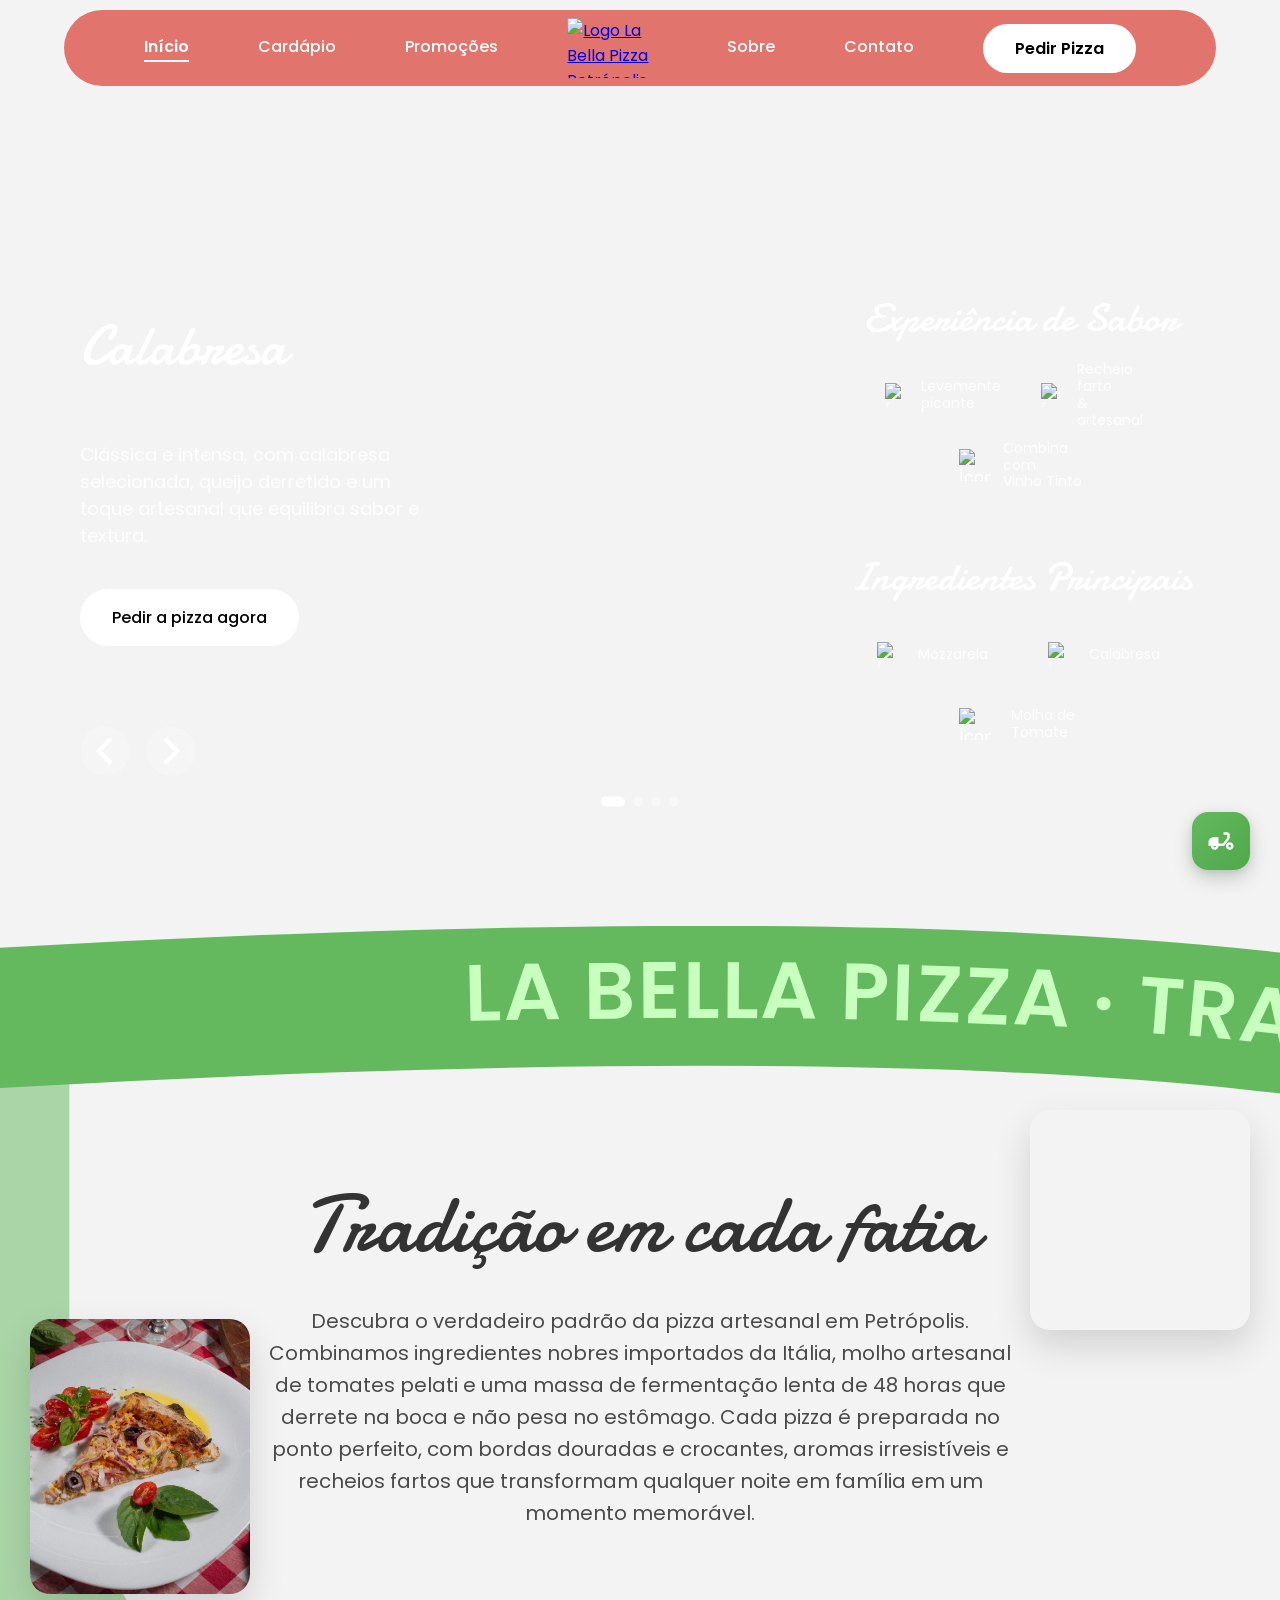
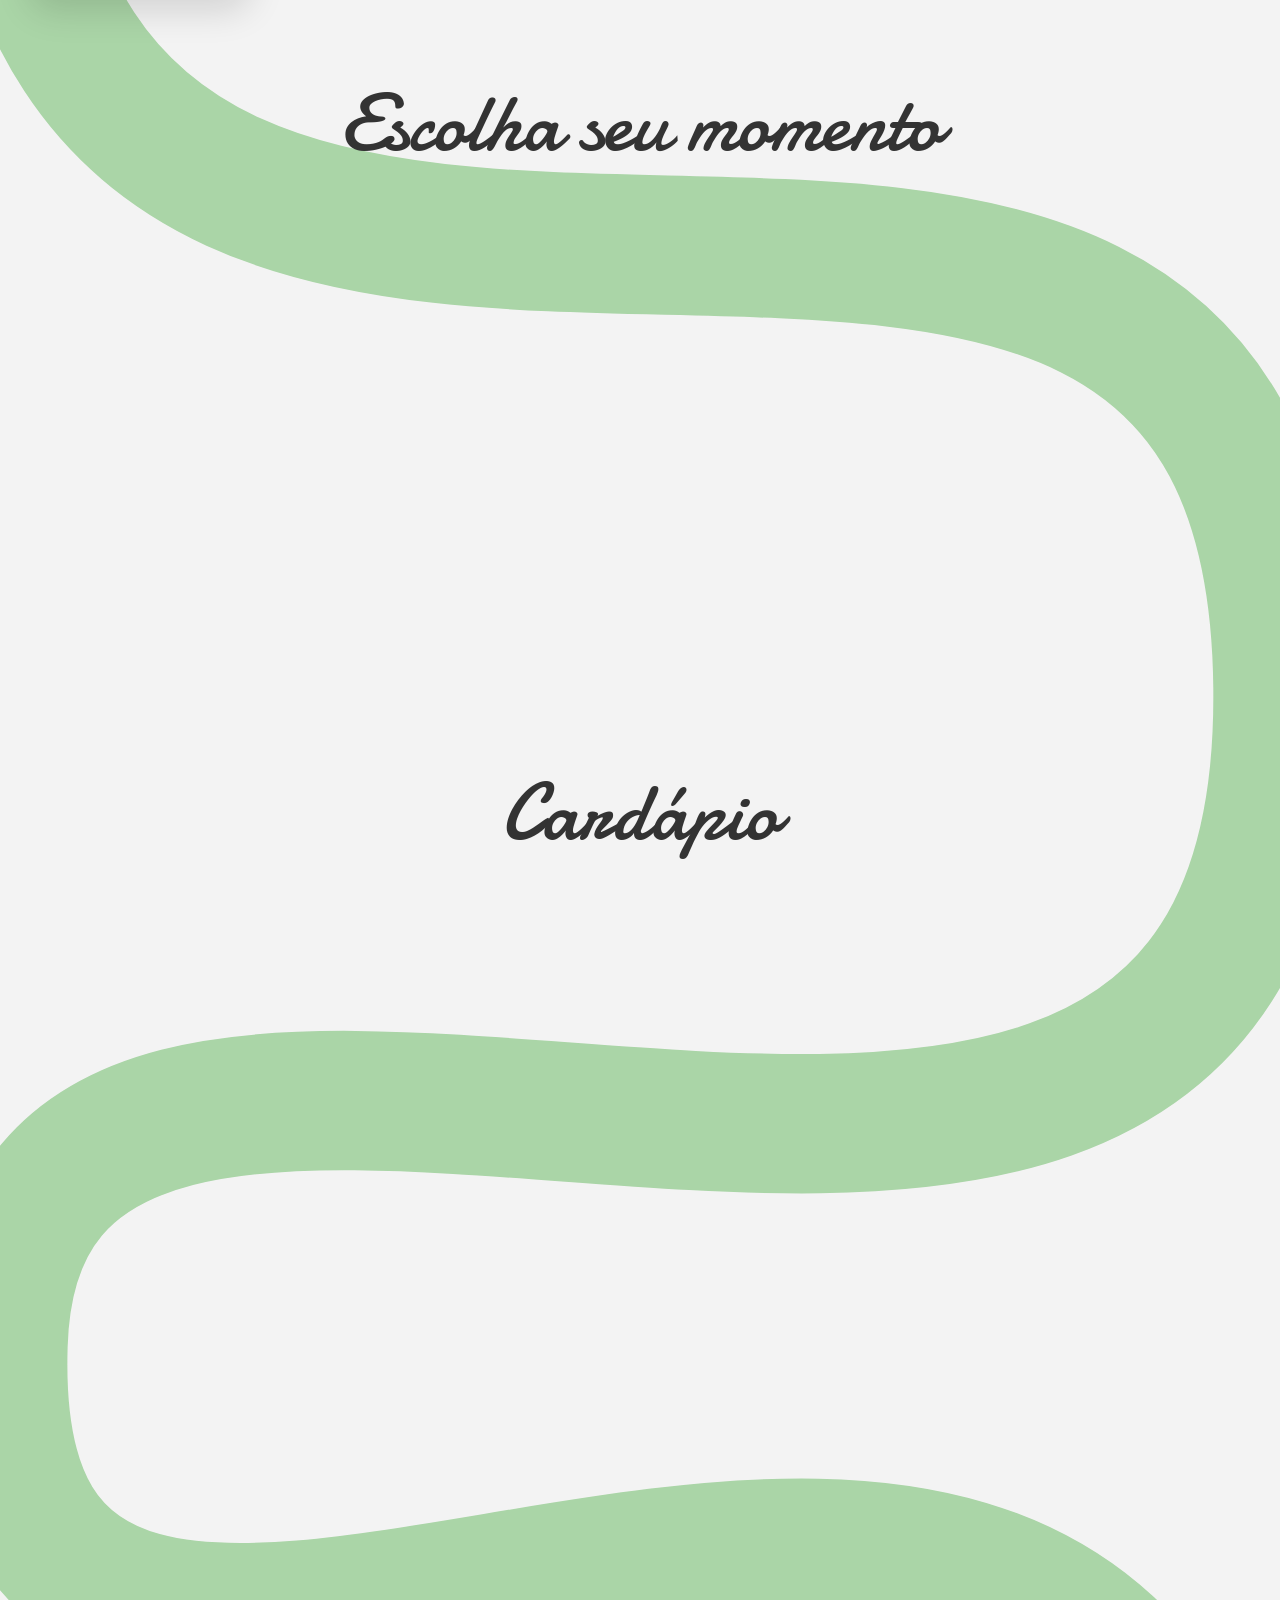
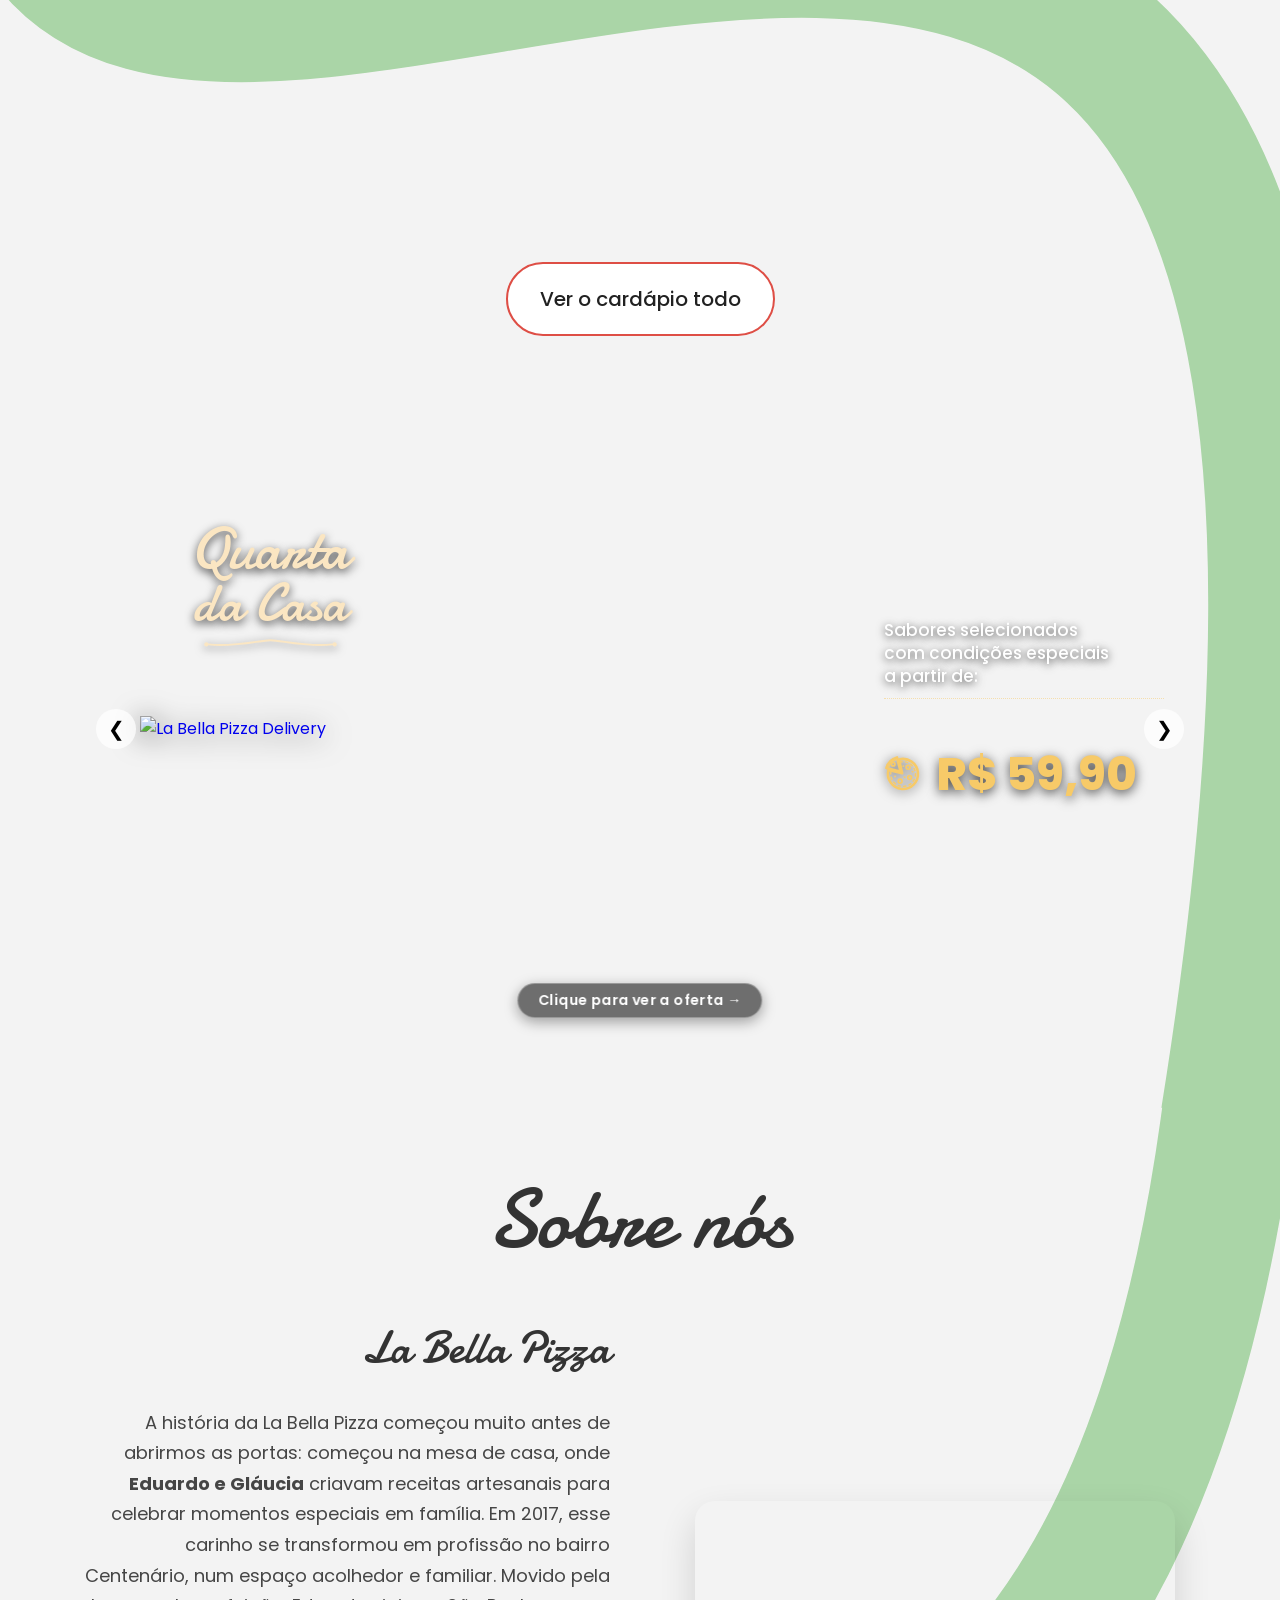
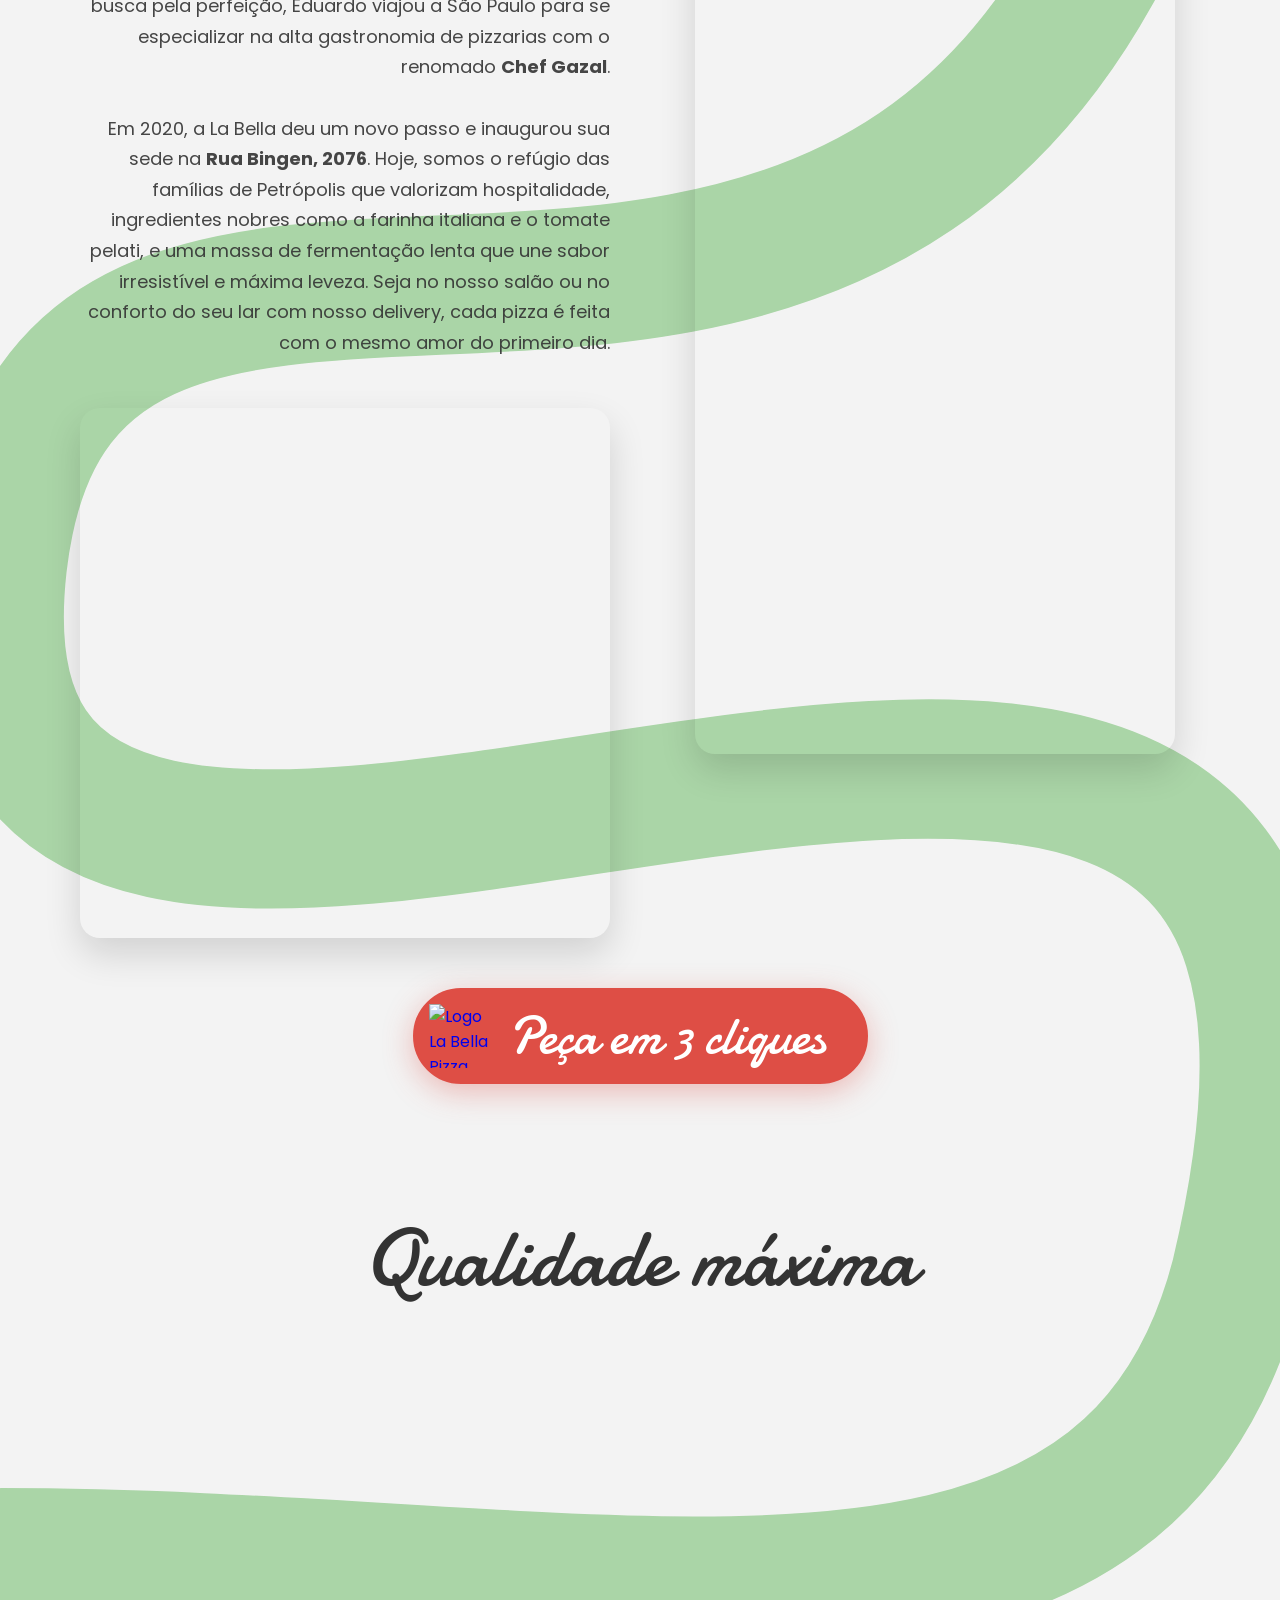
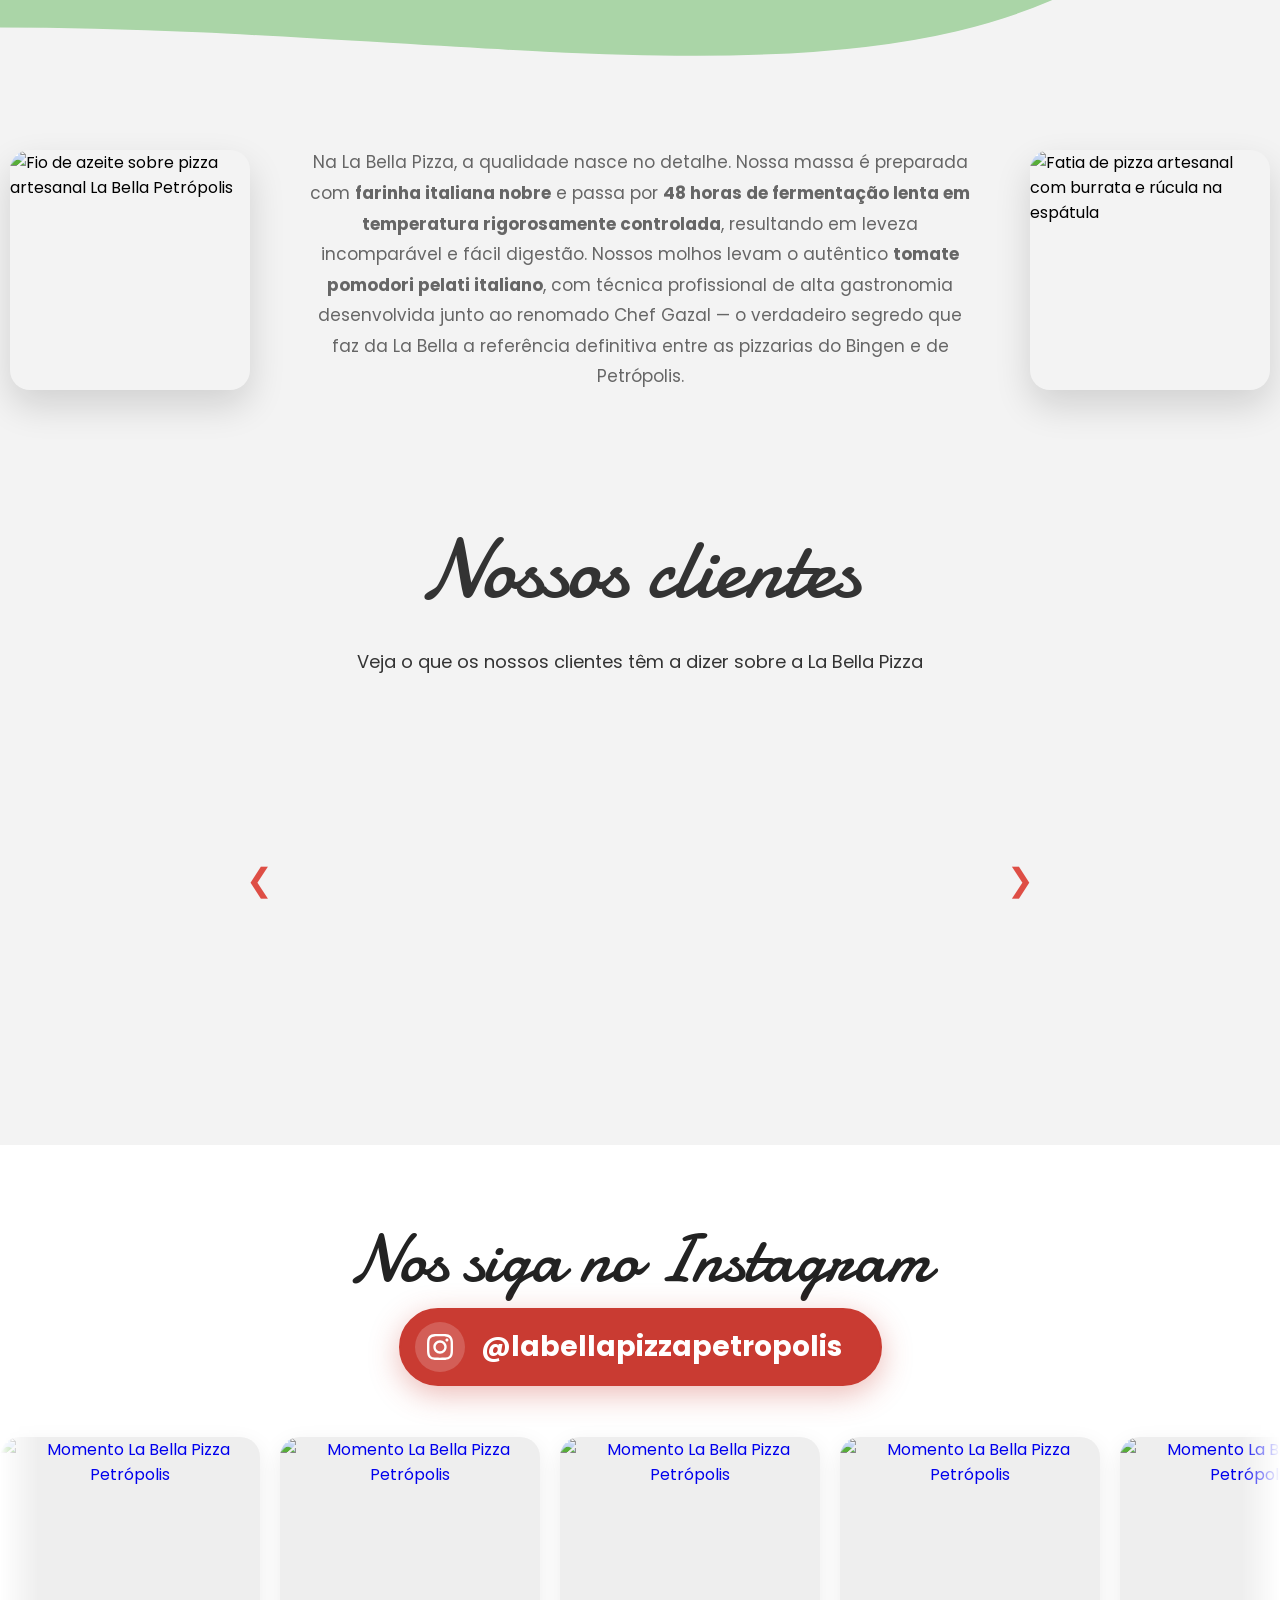
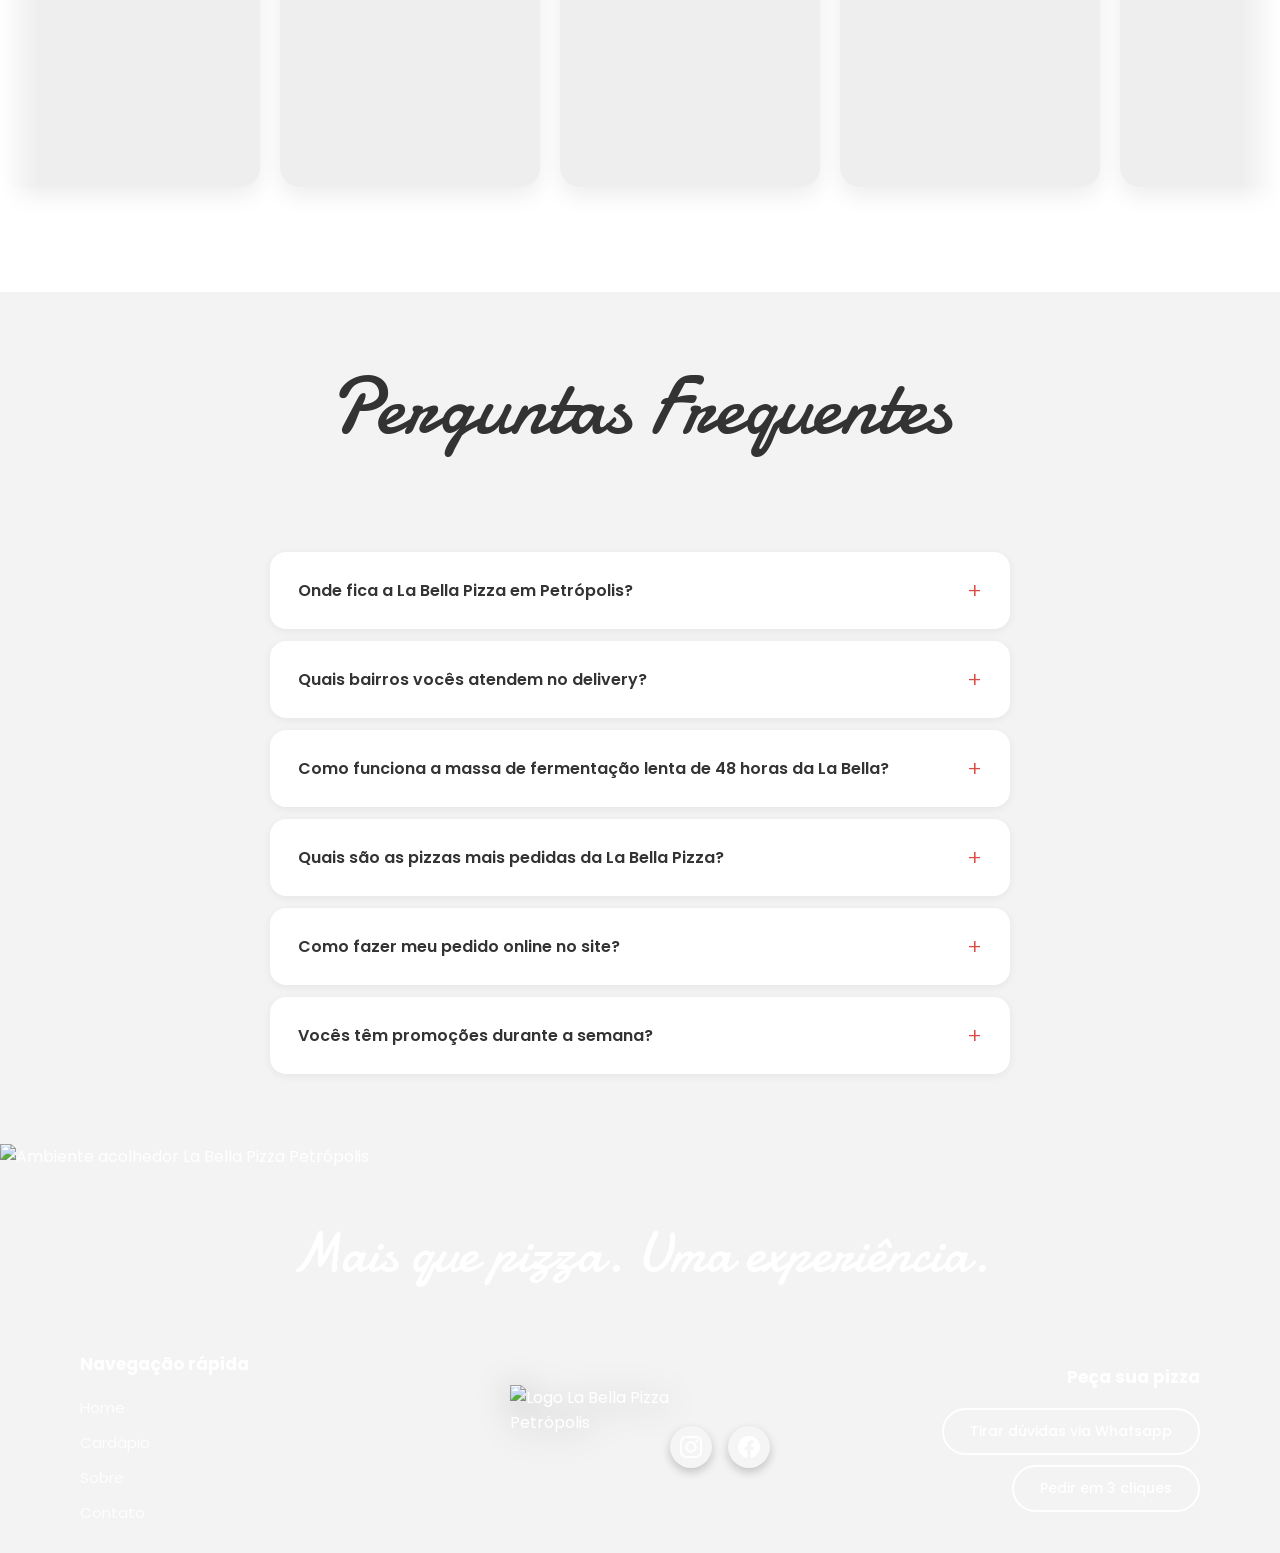
==== commit 58979f1e: "." ====
--- a/index.html
+++ b/index.html
@@ -100,7 +100,7 @@
     <header class="header">
         <nav class="nav-container">
             <a href="#inicio" class="nav-link active" data-section="inicio">Início</a>
-            <a href="cardápio.html" class="nav-link" data-section="cardapio">Cardápio</a>
+            <a href="cardapio" class="nav-link" data-section="cardapio">Cardápio</a>
             <a href="#promocoes" class="nav-link" data-section="promocoes">Promoções</a>
 
             <a href="#inicio" class="logo-link">
@@ -109,7 +109,7 @@
 
             <a href="#sobre" class="nav-link" data-section="sobre">Sobre</a>
             <a href="#contato" class="nav-link" data-section="contato">Contato</a>
-            <a href="cardápio.html" class="nav-btn">Pedir Pizza</a>
+            <a href="cardapio" class="nav-btn">Pedir Pizza</a>
             <div class="hamburger-menu">
                 <span></span>
                 <span></span>
@@ -127,7 +127,7 @@
                     <h1 class="pizza-title">Calabresa</h1>
                     <p class="pizza-desc">Clássica e intensa, com calabresa selecionada, queijo derretido e um toque
                         artesanal que equilibra sabor e textura.</p>
-                    <a href="cardápio.html?modal=calabresa" class="order-btn" style="text-decoration: none; display: inline-block; text-align: center;">Pedir a pizza agora</a>
+                    <a href="cardapio?modal=calabresa" class="order-btn" style="text-decoration: none; display: inline-block; text-align: center;">Pedir a pizza agora</a>
 
                     <div class="slider-arrows">
                         <button class="arrow-btn" aria-label="Anterior">
@@ -254,7 +254,7 @@
                             <div class="card-content">
                                 <h3 class="card-title">Doces</h3>
                                 <p class="card-desc">Para adoçar o seu dia</p>
-                                <a href="cardápio.html?filter=doces" class="card-btn" aria-label="Ver pizzas doces no cardápio">Ver Pizzas</a>
+                                <a href="cardapio?filter=doces" class="card-btn" aria-label="Ver pizzas doces no cardápio">Ver Pizzas</a>
                             </div>
                         </div>
 
@@ -270,7 +270,7 @@
                             <div class="card-content">
                                 <h3 class="card-title">Tradicionais</h3>
                                 <p class="card-desc">Para todos os gostos</p>
-                                <a href="cardápio.html?filter=tradicionais" class="card-btn btn-outline" aria-label="Ver pizzas tradicionais no cardápio">Ver Pizzas</a>
+                                <a href="cardapio?filter=tradicionais" class="card-btn btn-outline" aria-label="Ver pizzas tradicionais no cardápio">Ver Pizzas</a>
                             </div>
                         </div>
 
@@ -286,7 +286,7 @@
                             <div class="card-content">
                                 <h3 class="card-title">Gourmet</h3>
                                 <p class="card-desc">Ingredientes especiais</p>
-                                <a href="cardápio.html?filter=gourmet" class="card-btn" aria-label="Ver pizzas gourmet no cardápio">Ver Pizzas</a>
+                                <a href="cardapio?filter=gourmet" class="card-btn" aria-label="Ver pizzas gourmet no cardápio">Ver Pizzas</a>
                             </div>
                         </div>
                     </div>
@@ -308,7 +308,7 @@
                             <div class="card-content">
                                 <h3 class="card-title">Calabresa</h3>
                                 <p class="card-desc">R$69</p>
-                                <a href="cardápio.html?modal=calabresa" class="card-btn" aria-label="Pedir Pizza Calabresa no cardápio">Pedir</a>
+                                <a href="cardapio?modal=calabresa" class="card-btn" aria-label="Pedir Pizza Calabresa no cardápio">Pedir</a>
                             </div>
                         </div>
 
@@ -324,7 +324,7 @@
                             <div class="card-content">
                                 <h3 class="card-title">Frango com Catupiry</h3>
                                 <p class="card-desc">R$69</p>
-                                <a href="cardápio.html?modal=frango-com-catupiry" class="card-btn btn-outline" aria-label="Pedir Pizza Frango com Catupiry no cardápio">Pedir</a>
+                                <a href="cardapio?modal=frango-com-catupiry" class="card-btn btn-outline" aria-label="Pedir Pizza Frango com Catupiry no cardápio">Pedir</a>
                             </div>
                         </div>
 
@@ -340,7 +340,7 @@
                             <div class="card-content">
                                 <h3 class="card-title">Quatro Queijos</h3>
                                 <p class="card-desc">R$69</p>
-                                <a href="cardápio.html?modal=quatro-queijos" class="card-btn" aria-label="Pedir Pizza Quatro Queijos no cardápio">Pedir</a>
+                                <a href="cardapio?modal=quatro-queijos" class="card-btn" aria-label="Pedir Pizza Quatro Queijos no cardápio">Pedir</a>
                             </div>
                         </div>
                         <div class="card card-red">
@@ -354,7 +354,7 @@
                             <div class="card-content">
                                 <h3 class="card-title">Baiana</h3>
                                 <p class="card-desc">R$69</p>
-                                <a href="cardápio.html?modal=baiana" class="card-btn" aria-label="Pedir Pizza Baiana no cardápio">Pedir</a>
+                                <a href="cardapio?modal=baiana" class="card-btn" aria-label="Pedir Pizza Baiana no cardápio">Pedir</a>
                             </div>
                         </div>
                         <div class="card card-green">
@@ -367,7 +367,7 @@
                             <div class="card-content">
                                 <h3 class="card-title">Lombo Canadense</h3>
                                 <p class="card-desc">R$69</p>
-                                <a href="cardápio.html?modal=lombo-canadense" class="card-btn" aria-label="Pedir Pizza Lombo Canadense no cardápio">Pedir</a>
+                                <a href="cardapio?modal=lombo-canadense" class="card-btn" aria-label="Pedir Pizza Lombo Canadense no cardápio">Pedir</a>
                             </div>
                         </div>
                         <div class="card card-white">
@@ -381,11 +381,11 @@
                             <div class="card-content">
                                 <h3 class="card-title">Pepperoni</h3>
                                 <p class="card-desc">R$69</p>
-                                <a href="cardápio.html?modal=pepperoni" class="card-btn btn-outline" aria-label="Pedir Pizza Pepperoni no cardápio">Pedir</a>
-                            </div>
-                        </div>
-                    </div>
-                    <a href="cardápio.html" class="card-btn btn-all-pizzas">Ver o cardápio todo</a>
+                                <a href="cardapio?modal=pepperoni" class="card-btn btn-outline" aria-label="Pedir Pizza Pepperoni no cardápio">Pedir</a>
+                            </div>
+                        </div>
+                    </div>
+                    <a href="cardapio" class="card-btn btn-all-pizzas">Ver o cardápio todo</a>
                 </div>
             </section>
 
@@ -393,7 +393,7 @@
                 <div class="promocao-container">
                     <div class="promo-slider">
                         <div class="promo-slides">
-                            <a href="cardápio.html" class="promo-slide promo-banner-red" data-promo="quarta">
+                            <a href="cardapio" class="promo-slide promo-banner-red" data-promo="quarta">
                                 <div class="promo-banner-img">
                                     <picture>
                                         <source media="(max-width: 768px)" srcset="assets/img/banner-promocao-combo-pizza-mob.webp">
@@ -448,7 +448,7 @@
                                     </div>
                                 </div>
                             </a>
-                            <a href="cardápio.html" class="promo-slide promo-banner-green" data-promo="terca">
+                            <a href="cardapio" class="promo-slide promo-banner-green" data-promo="terca">
                                 <div class="promo-banner-img">
                                     <picture>
                                         <source media="(max-width: 768px)" srcset="assets/img/banner-promocao-la-bella-em-dobro-mob.webp">
@@ -580,7 +580,7 @@
 
                 <!-- CTA Button -->
                 <div class="sobre-cta">
-                    <a href="cardápio.html" class="btn-peca-cliques">
+                    <a href="cardapio" class="btn-peca-cliques">
                         <img src="assets/img/logo-la-bella-pizza.webp" alt="Logo La Bella Pizza Petrópolis" class="btn-logo" width="45" height="30" loading="lazy" decoding="async">
                         <span>Peça em 3 cliques</span>
                     </a>
@@ -1012,8 +1012,8 @@
                     <div class="left">
                         <h4>Navegação rápida</h4>
                         <ul>
-                            <li><a href="index.html">Home</a></li>
-                            <li><a href="cardápio.html">Cardápio</a></li>
+                            <li><a href="#inicio">Home</a></li>
+                            <li><a href="cardapio">Cardápio</a></li>
                             <li><a href="#sobre">Sobre</a></li>
                             <li><a href="#contato">Contato</a></li>
                         </ul>
@@ -1079,7 +1079,7 @@
         });
     </script>
     <!-- Botão Flutuante Redondo Verde de Pedido / Delivery -->
-    <a href="cardápio.html" class="floating-delivery-btn" aria-label="Fazer pedido no cardápio online" title="Pedir Pizza">
+    <a href="cardapio" class="floating-delivery-btn" aria-label="Fazer pedido no cardápio online" title="Pedir Pizza">
         <svg class="moto-icon-svg" viewBox="0 0 24 24" fill="currentColor">
             <path d="M19 7c0-1.1-.9-2-2-2h-3v2h3v2.65L13.52 14H10V9H6c-2.21 0-4 1.79-4 4v3h2c0 1.66 1.34 3 3 3s3-1.34 3-3h4.48l3.64-4.85C18.68 10.48 19 9.52 19 8.5V7zM7 17c-.55 0-1-.45-1-1h2c0 .55-.45 1-1 1zm12-4c-1.66 0-3 1.34-3 3s1.34 3 3 3 3-1.34 3-3-1.34-3-3-3zm0 4c-.55 0-1-.45-1-1s.45-1 1-1 1 .45 1 1-.45 1-1 1z"/>
         </svg>
--- a/css/style.css
+++ b/css/style.css
@@ -584,7 +584,7 @@
     margin-top: 40px;
     transition: none !important;
     opacity: 0;
-    transform: translateY(18px) scale(0.96);
+    transform: scale(0.4);
 }
 
 .card-img-wrapper {
--- a/css/responsive.css
+++ b/css/responsive.css
@@ -18,7 +18,7 @@
                 }
             }
 
-            /* No cardápio.html usamos nav-actions */
+            /* No cardapio.html usamos nav-actions */
             .nav-actions {
                 order: 2;
                 display: flex;
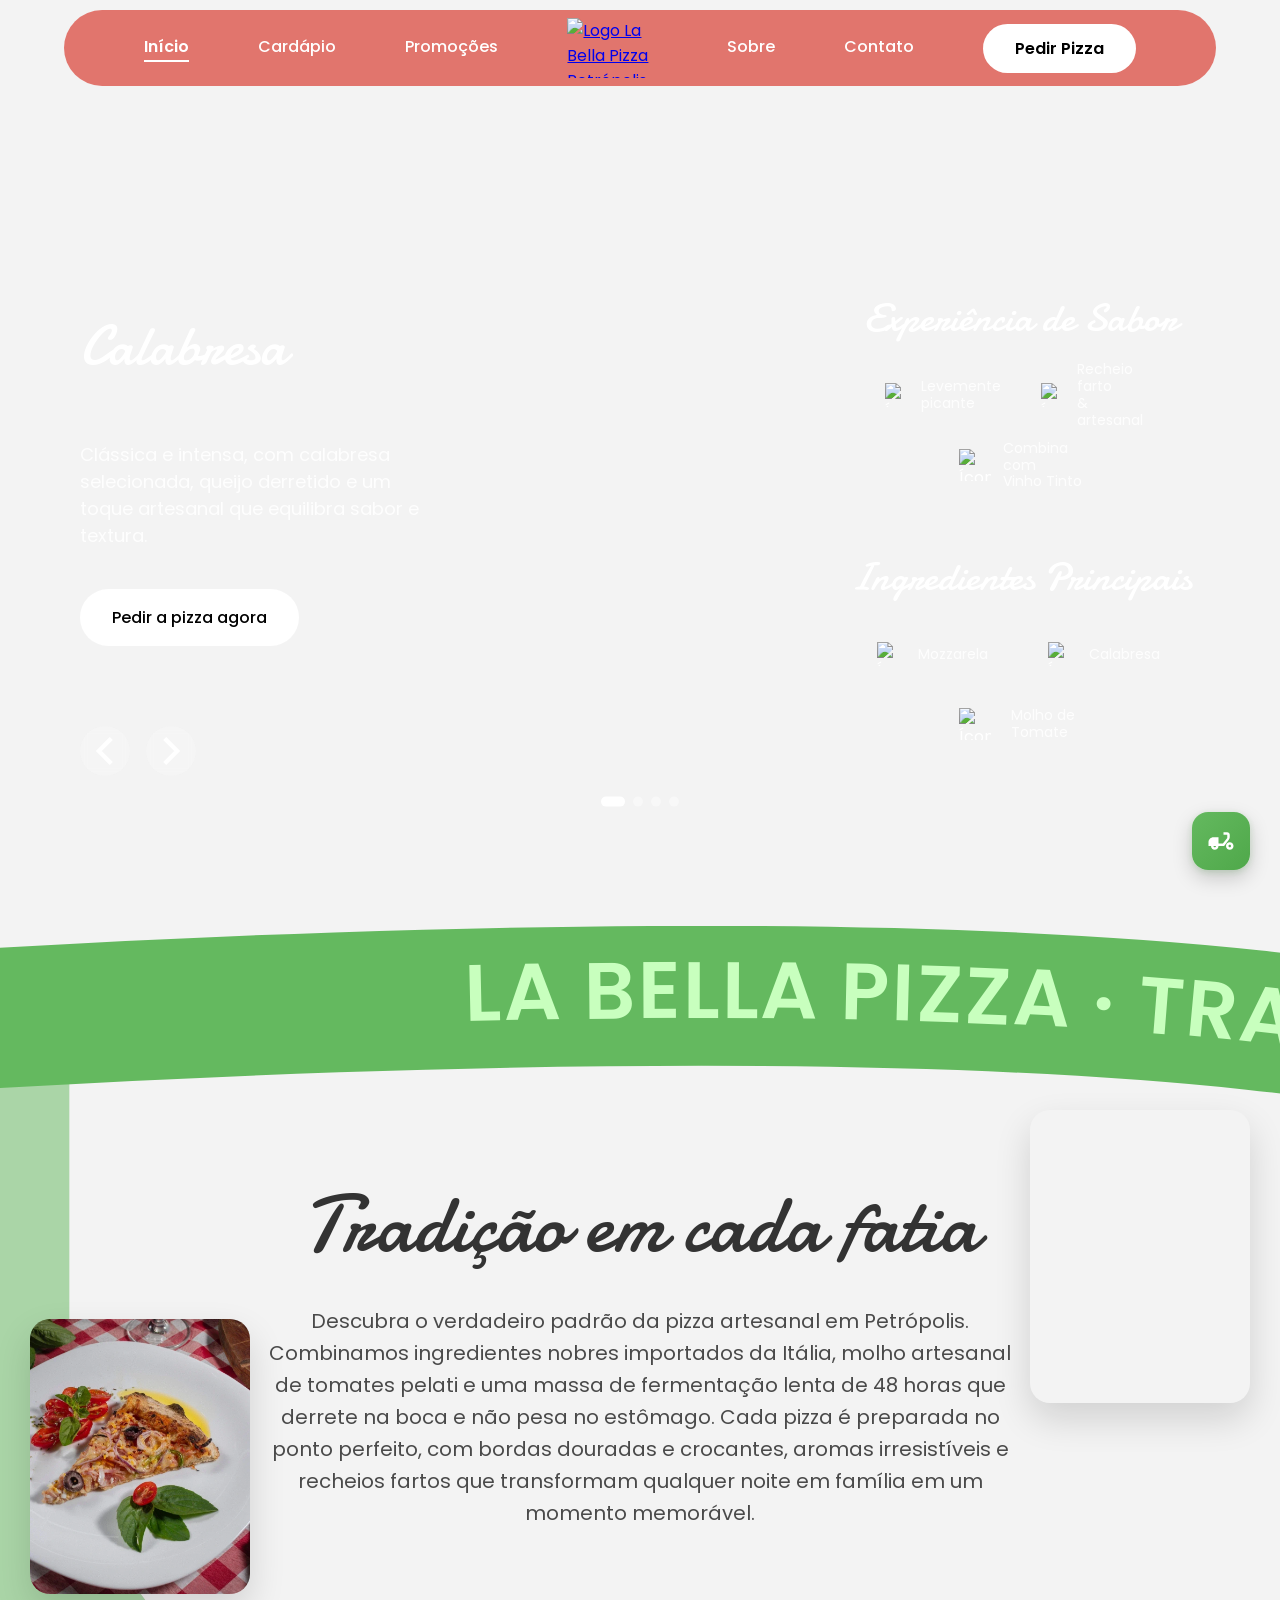
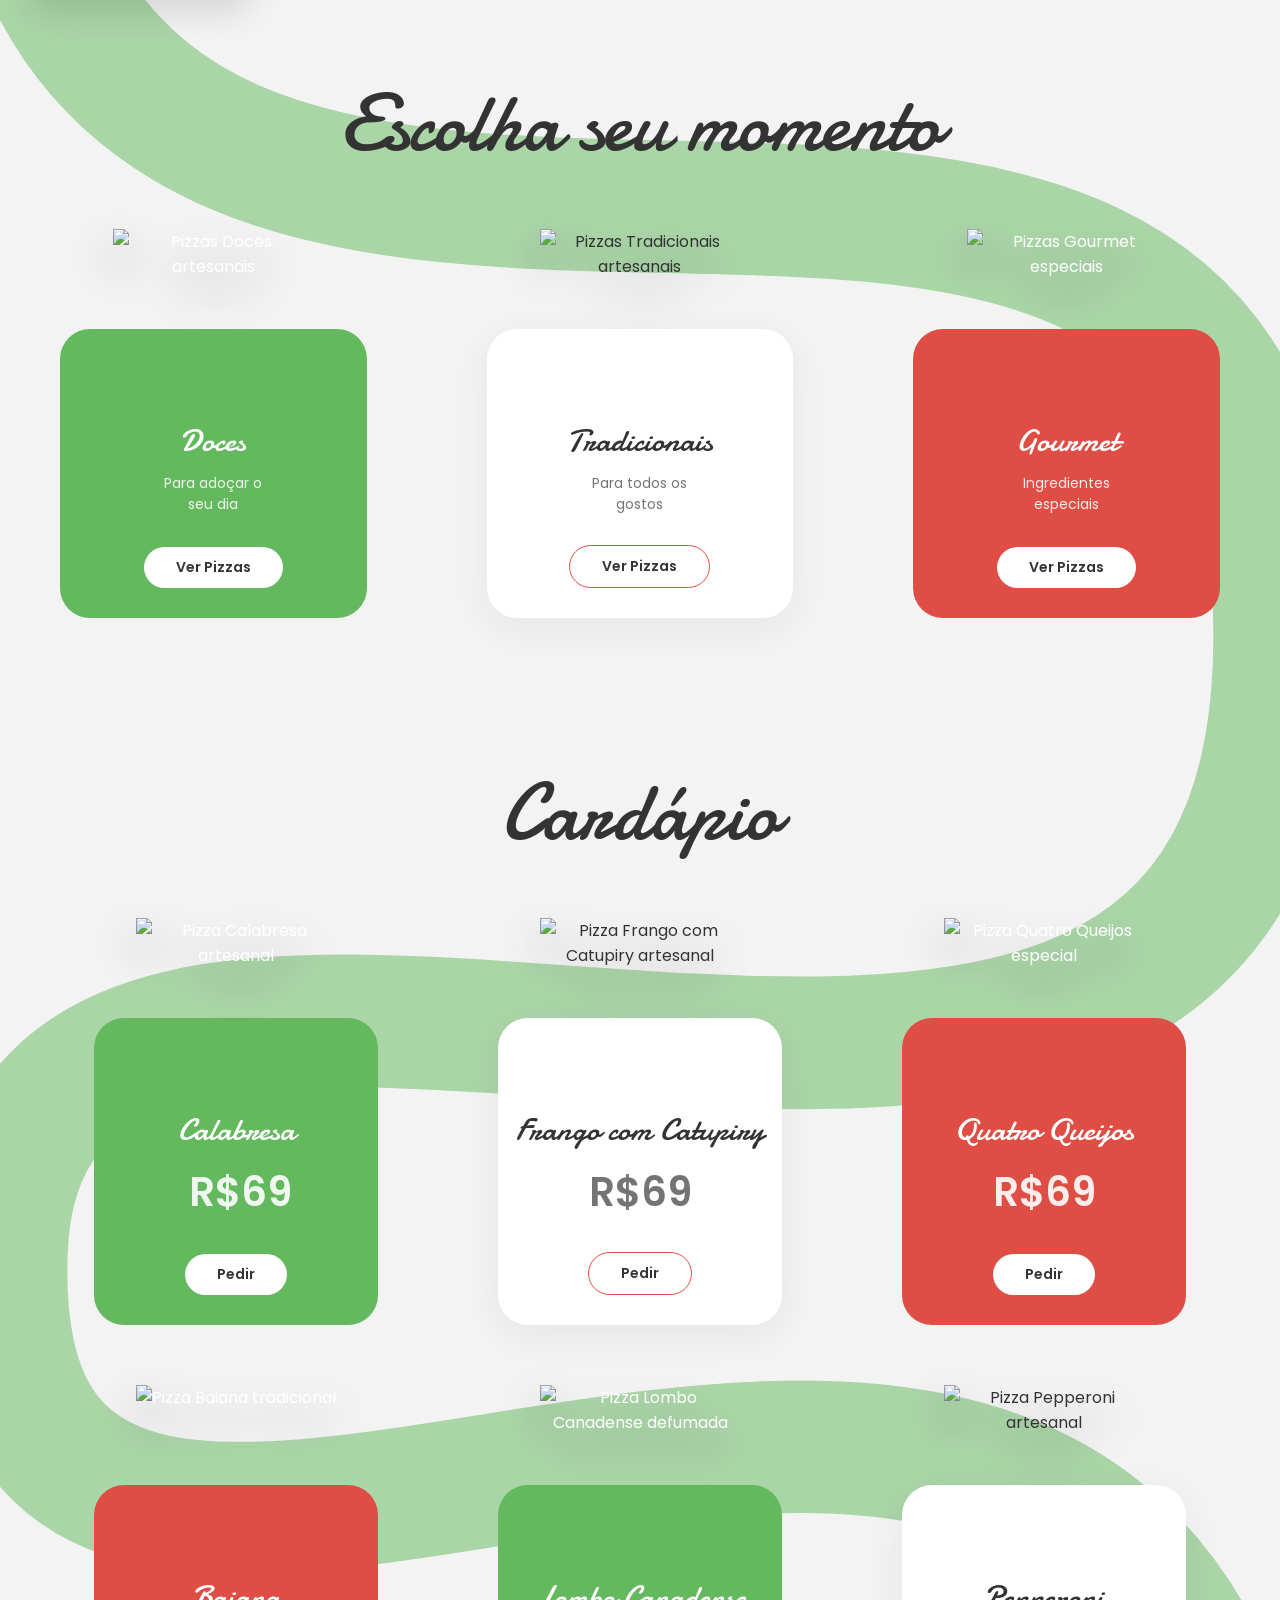
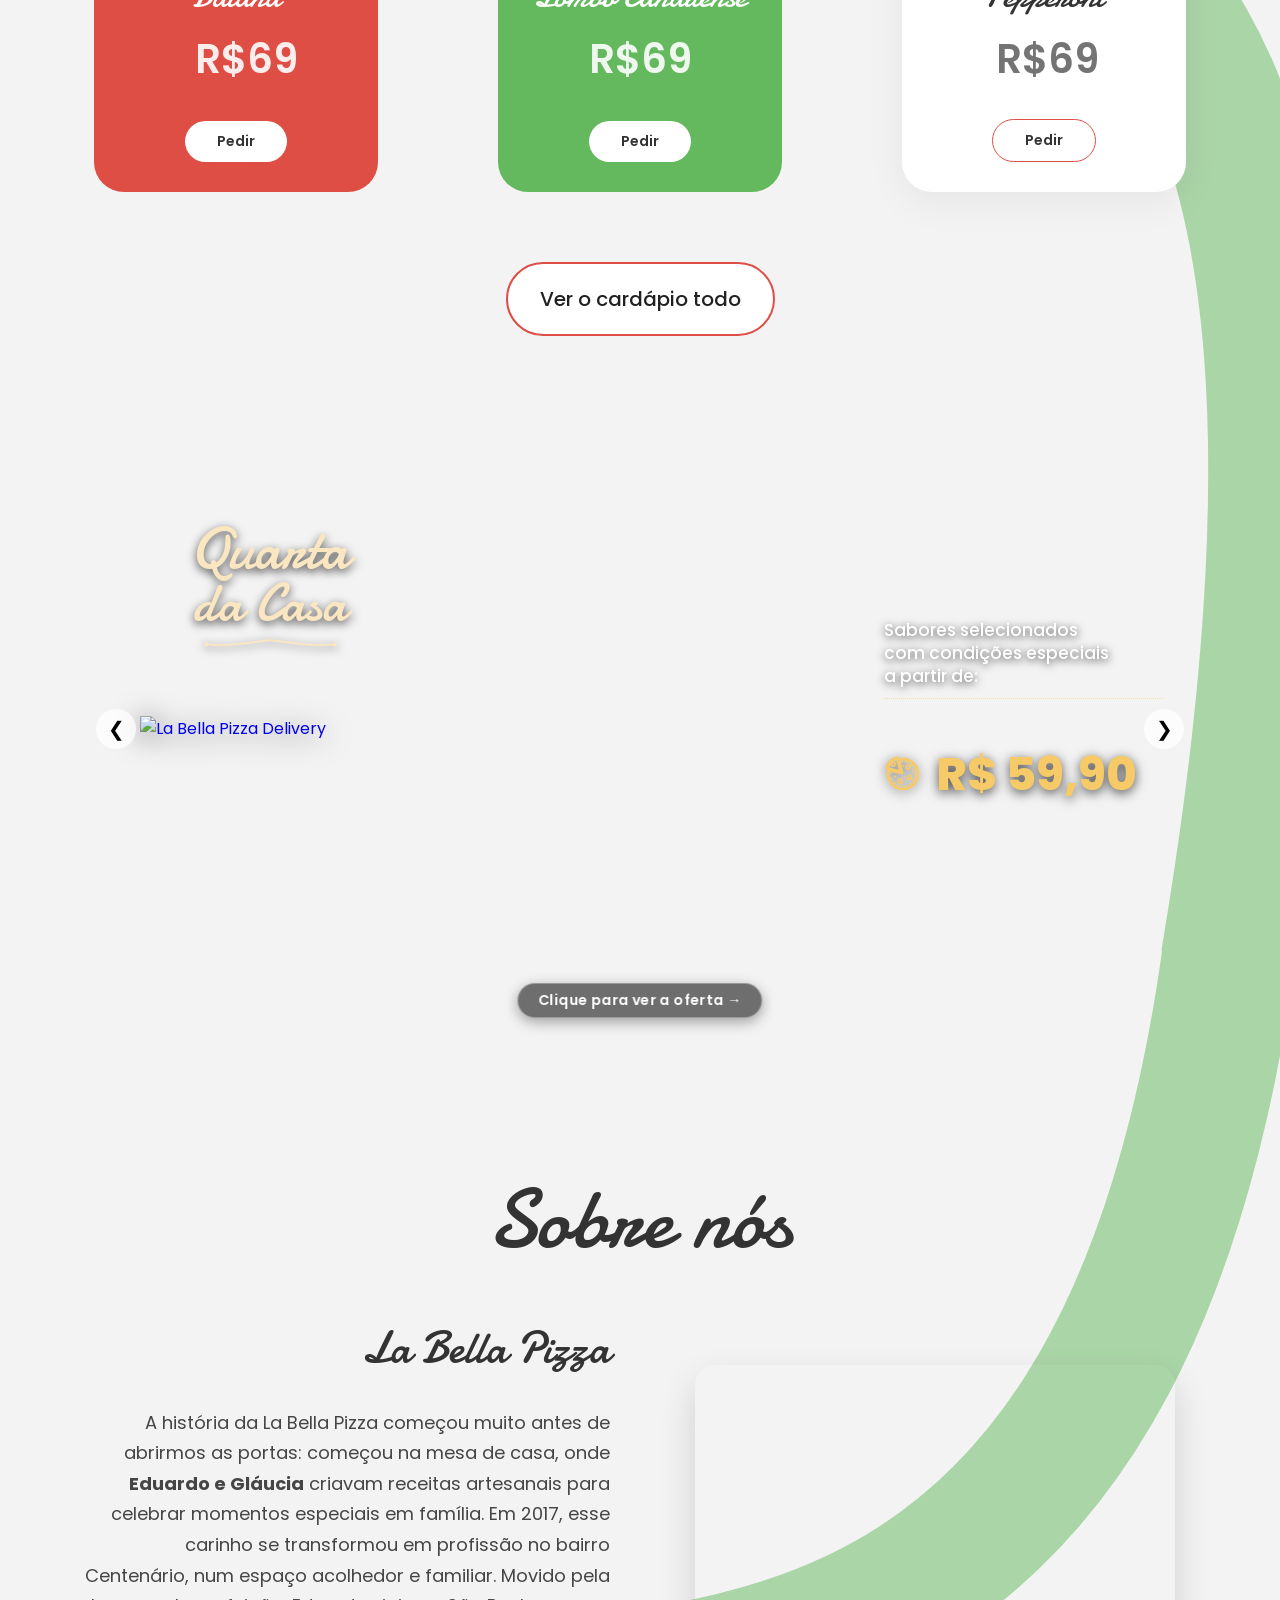
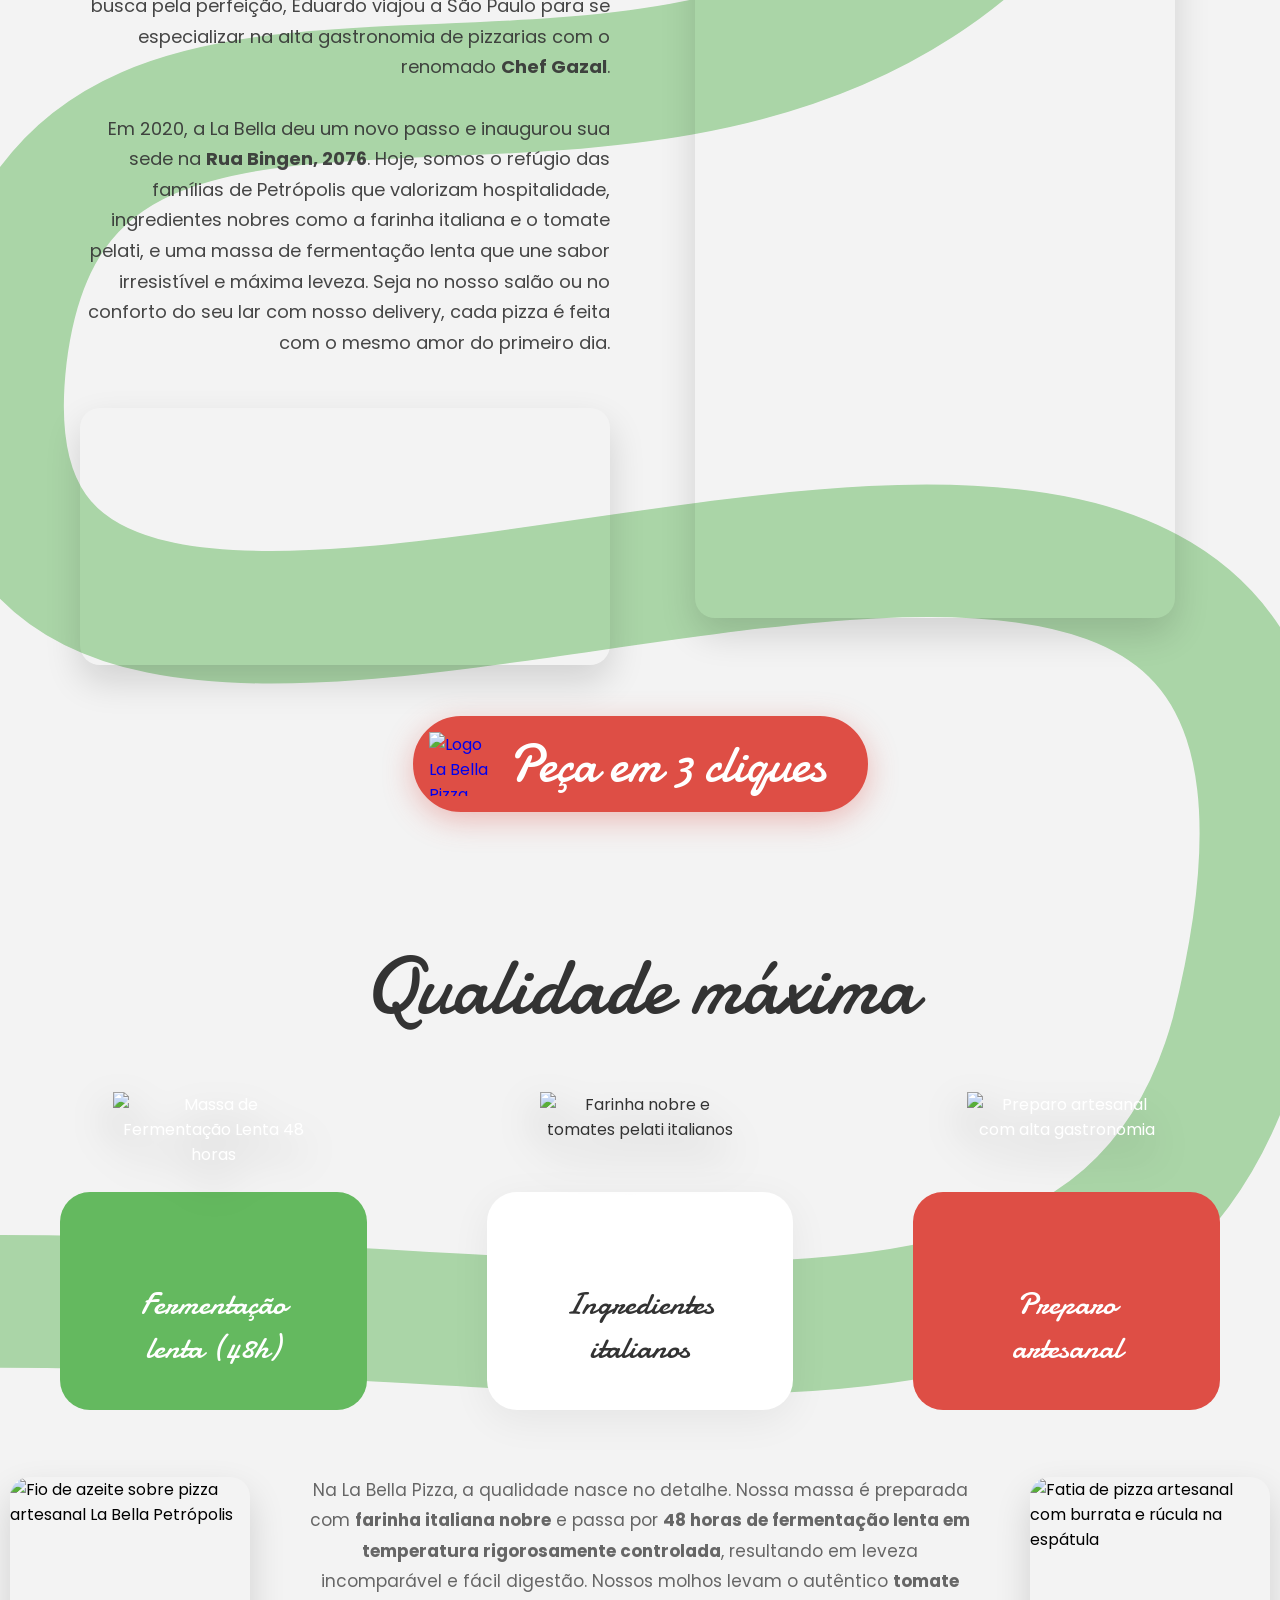
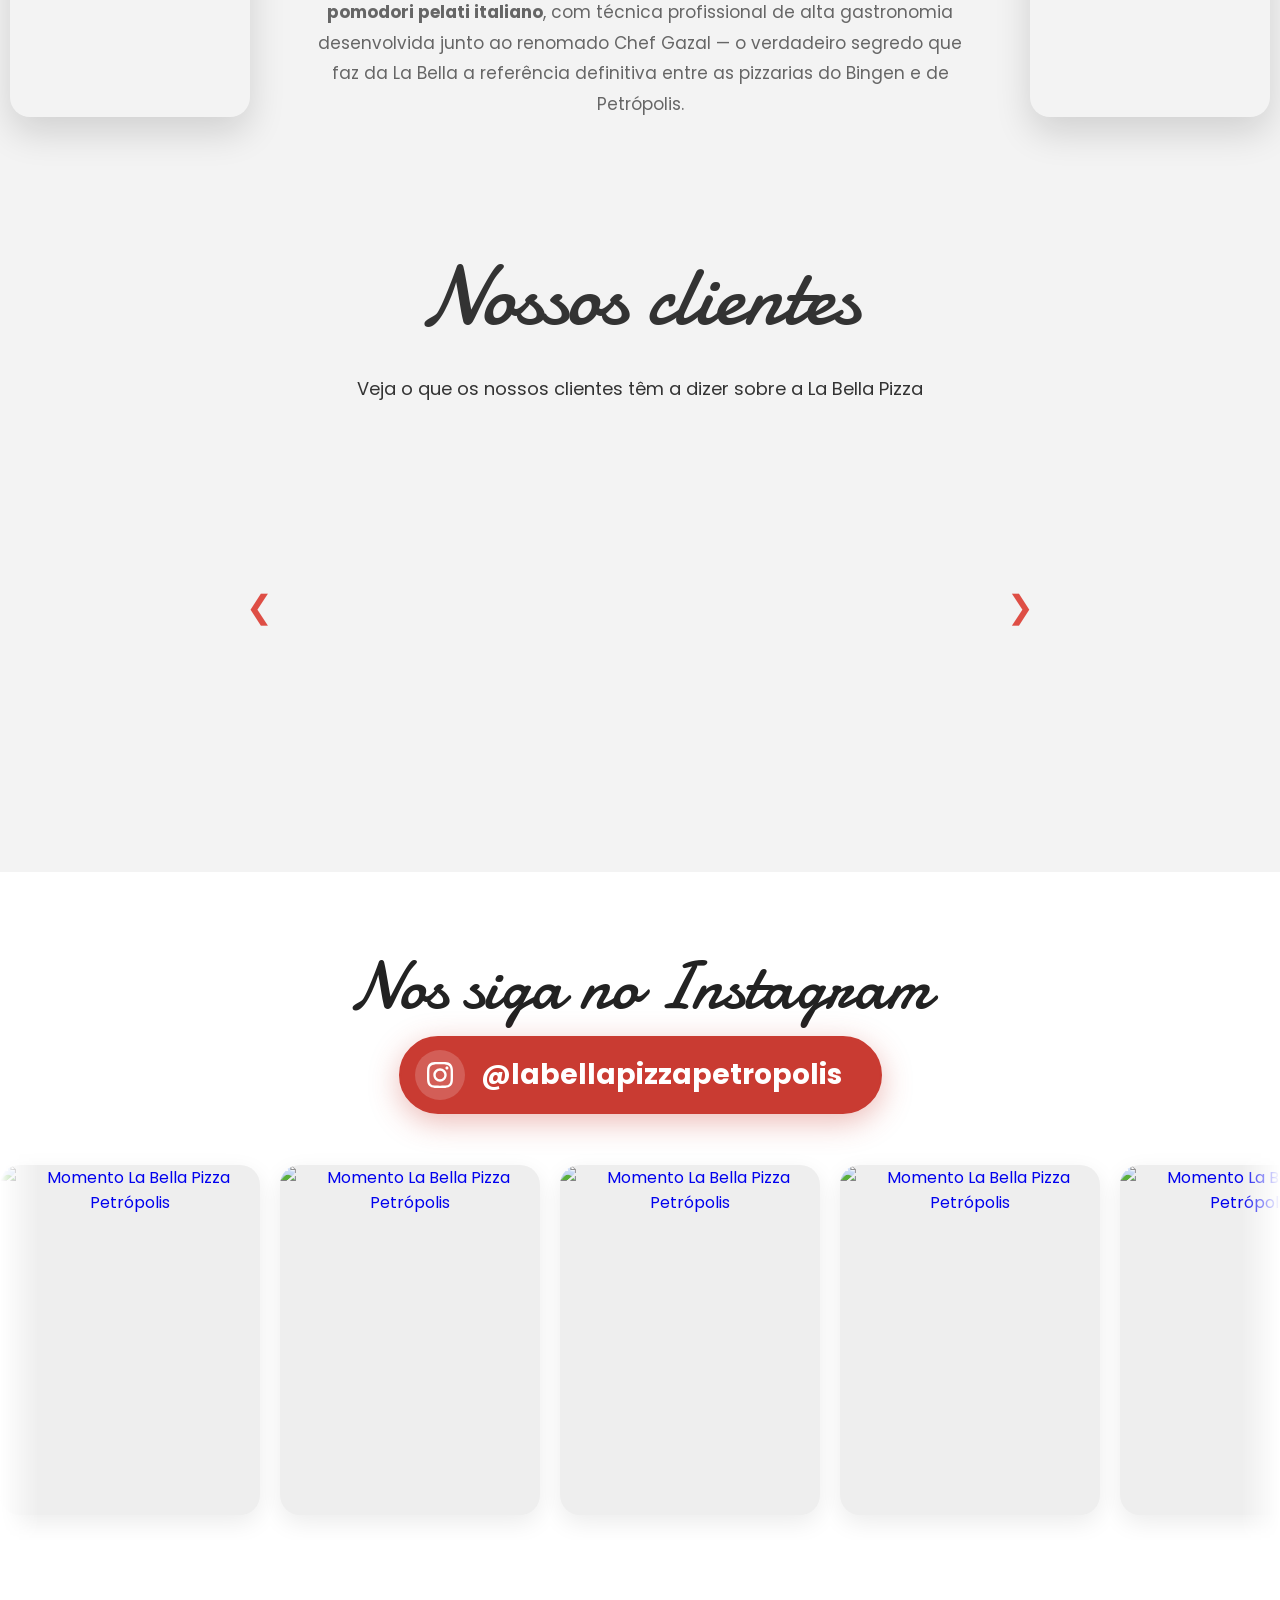
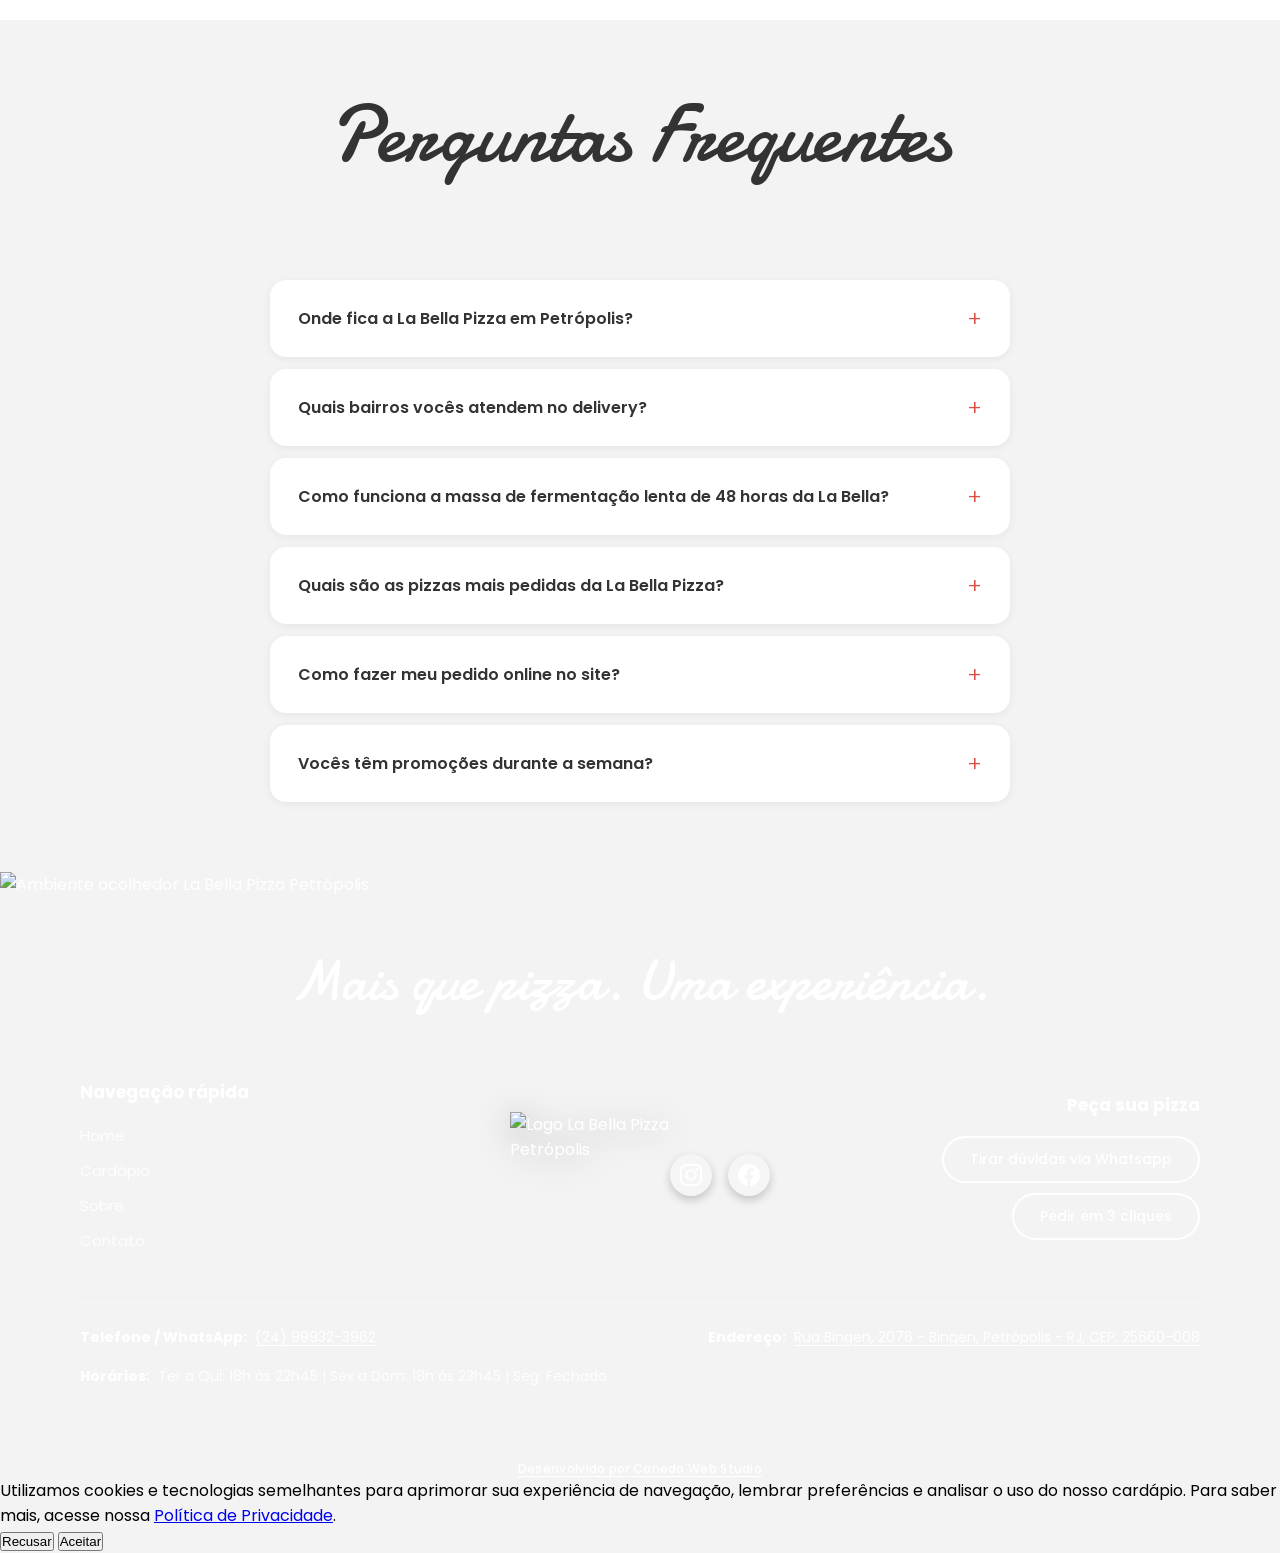
==== commit 33f6d0a7: "." ====
--- a/index.html
+++ b/index.html
@@ -48,8 +48,8 @@
         .loader-credits{position:absolute;bottom:24px;font-size:11px;letter-spacing:.4px;color:#888;font-family:'Poppins',sans-serif;font-weight:400;text-align:center;width:100%}
     </style>
 
-    <link rel="stylesheet" href="css/style.css?v=18">
-    <link rel="stylesheet" href="css/responsive.css?v=18">
+    <link rel="stylesheet" href="css/style.css?v=20">
+    <link rel="stylesheet" href="css/responsive.css?v=20">
     <link rel="stylesheet" href="css/cookie-banner.css?v=13" media="print" onload="this.media='all'">
     <noscript><link rel="stylesheet" href="css/cookie-banner.css?v=13"></noscript>
     <script>
--- a/css/responsive.css
+++ b/css/responsive.css
@@ -193,12 +193,14 @@
         padding: 10px !important;
         /* Garante as 3 colunas, dividindo o espaco igualmente */
         grid-template-columns: repeat(3, 1fr) !important; 
+        min-height: auto !important;
     }
 
     .card {
         padding: 0 5px 15px !important;
         border-radius: 15px !important;
         margin-top: 40px !important; /* Espaço para a miniatura da pizza */
+        height: auto !important;
     }
 
     .card-img-wrapper {
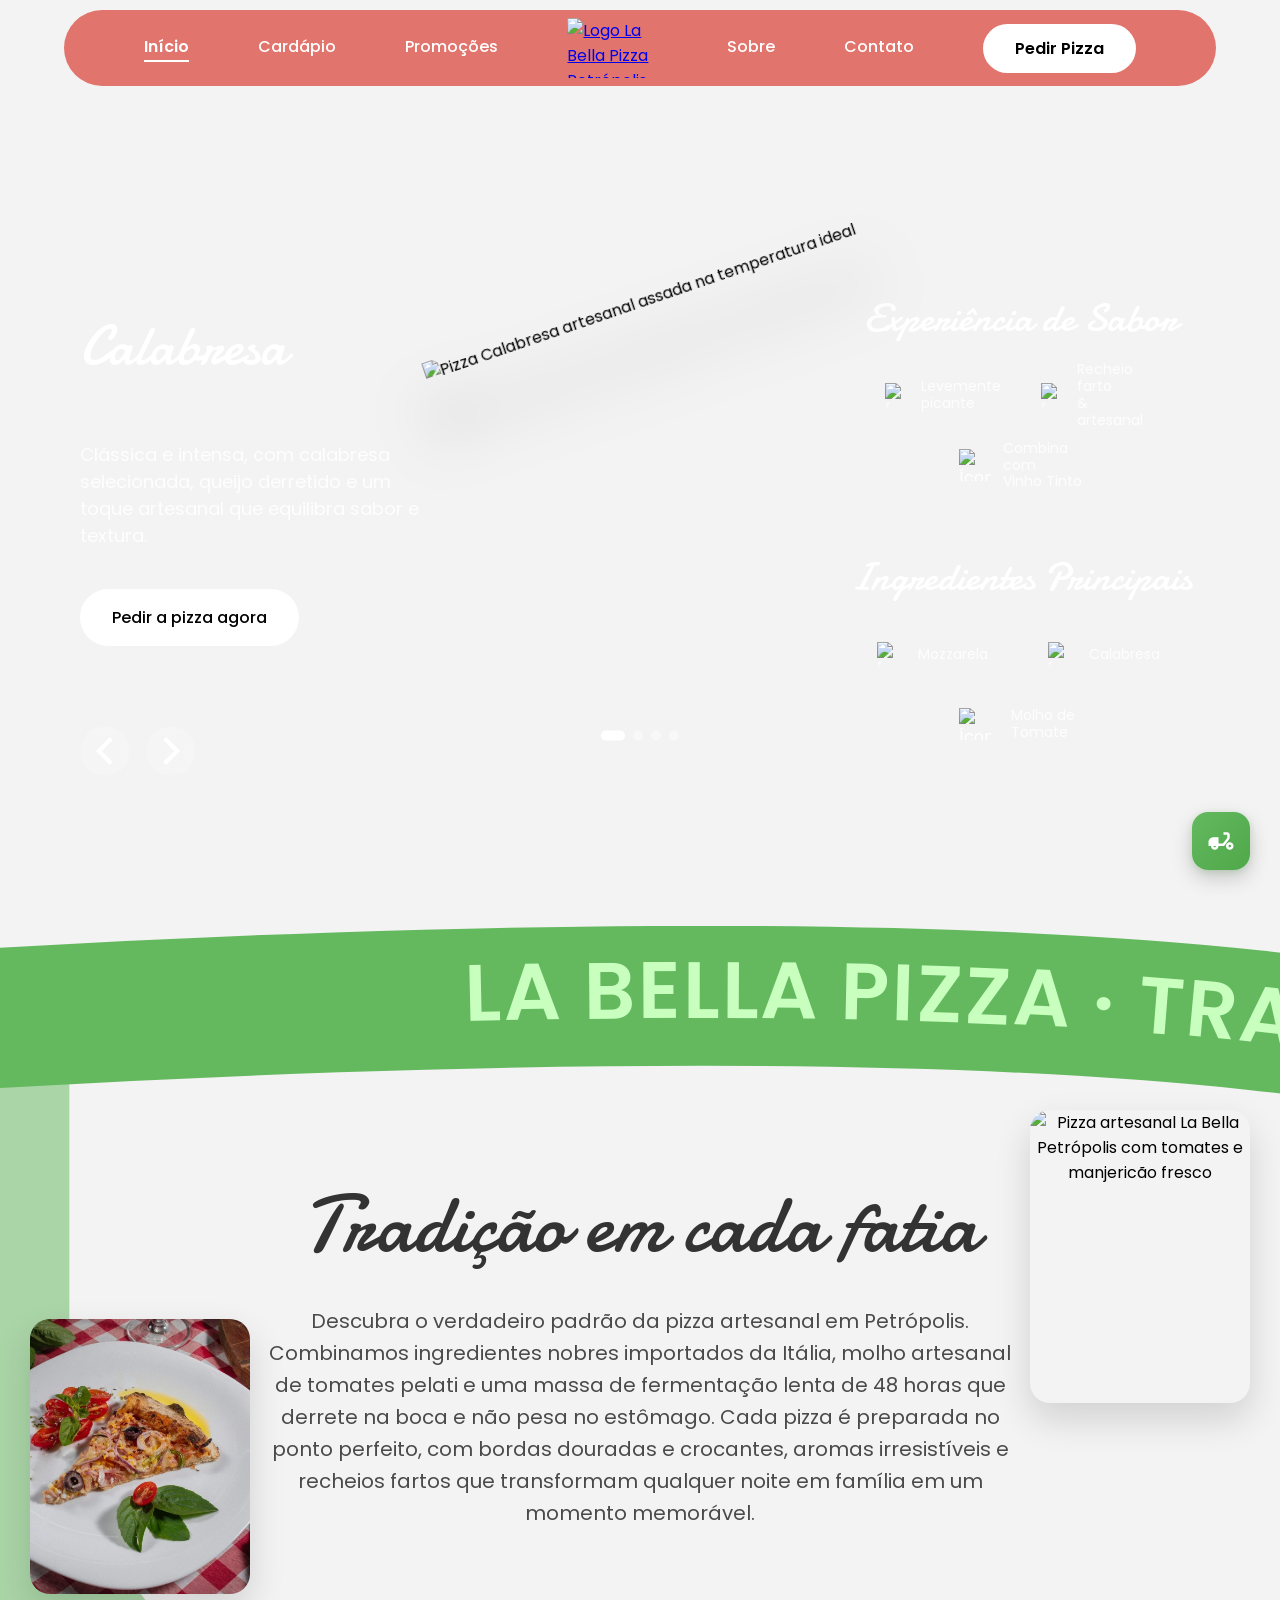
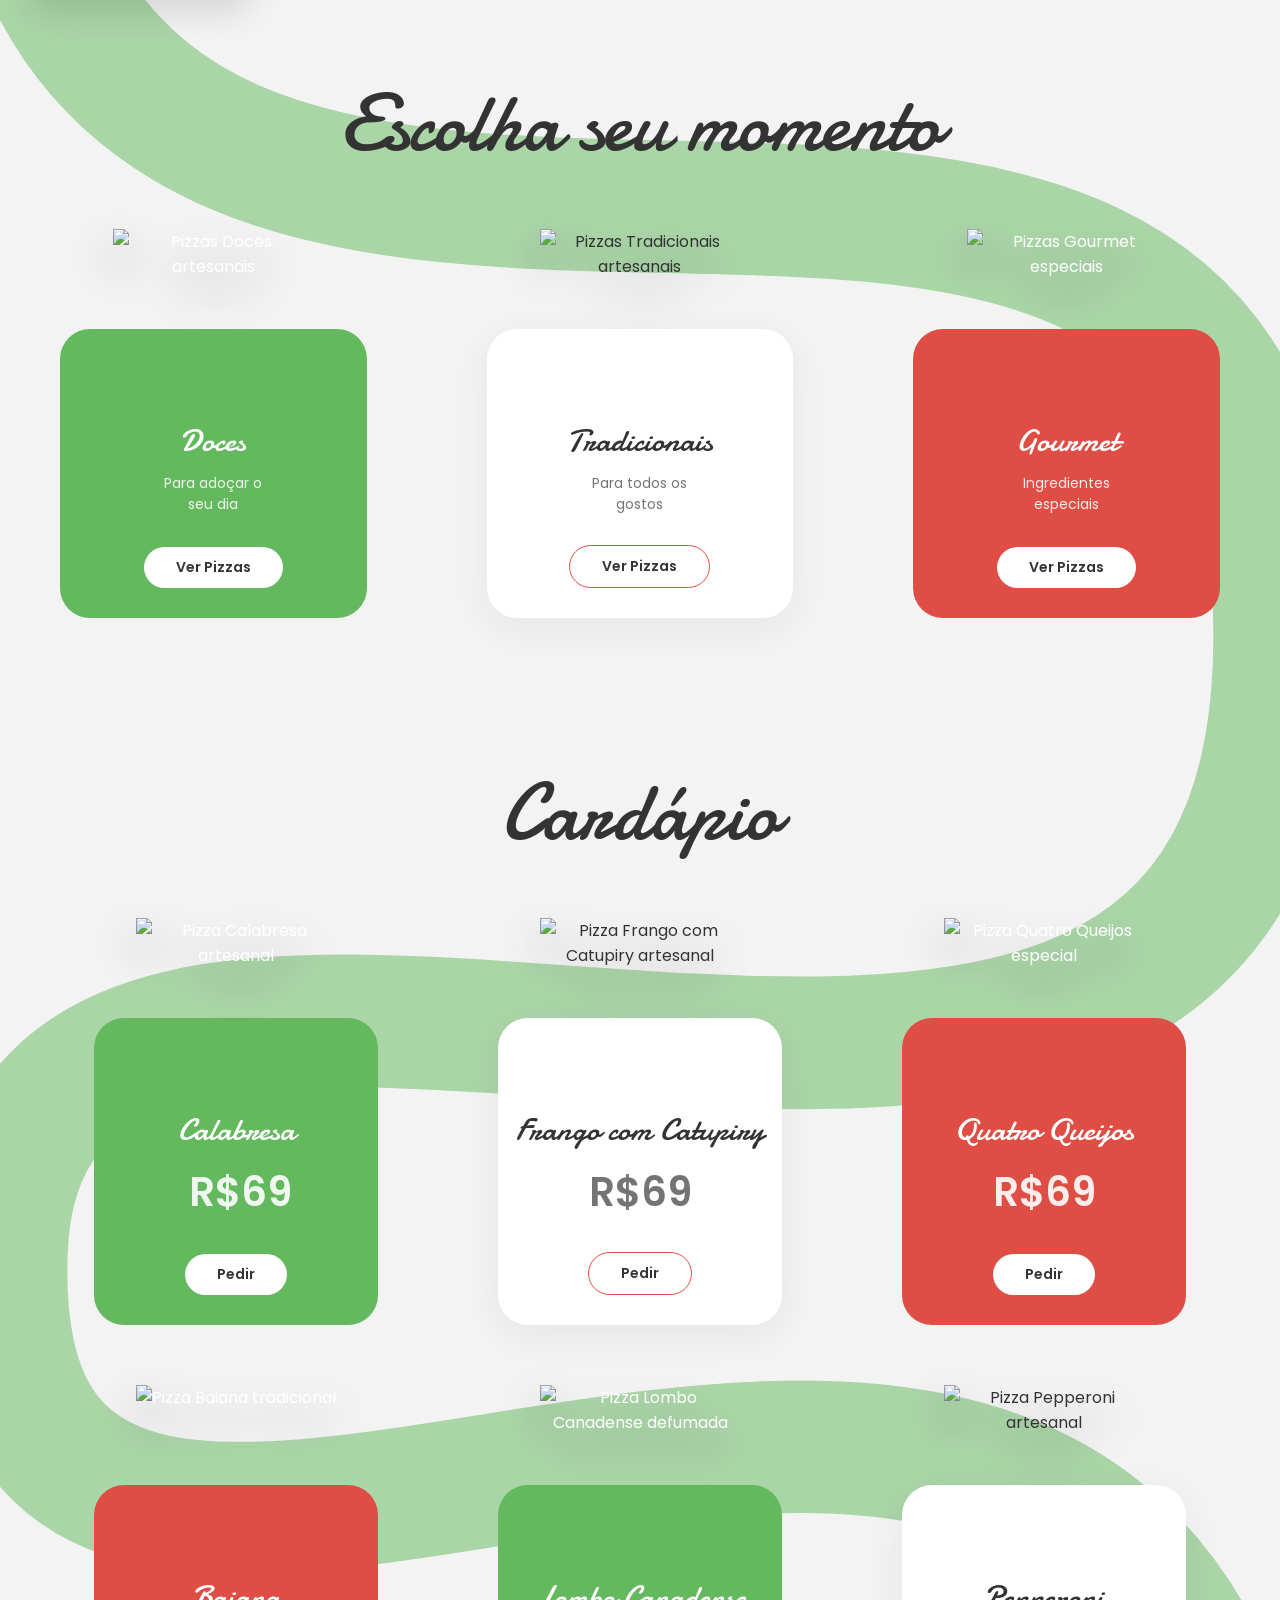
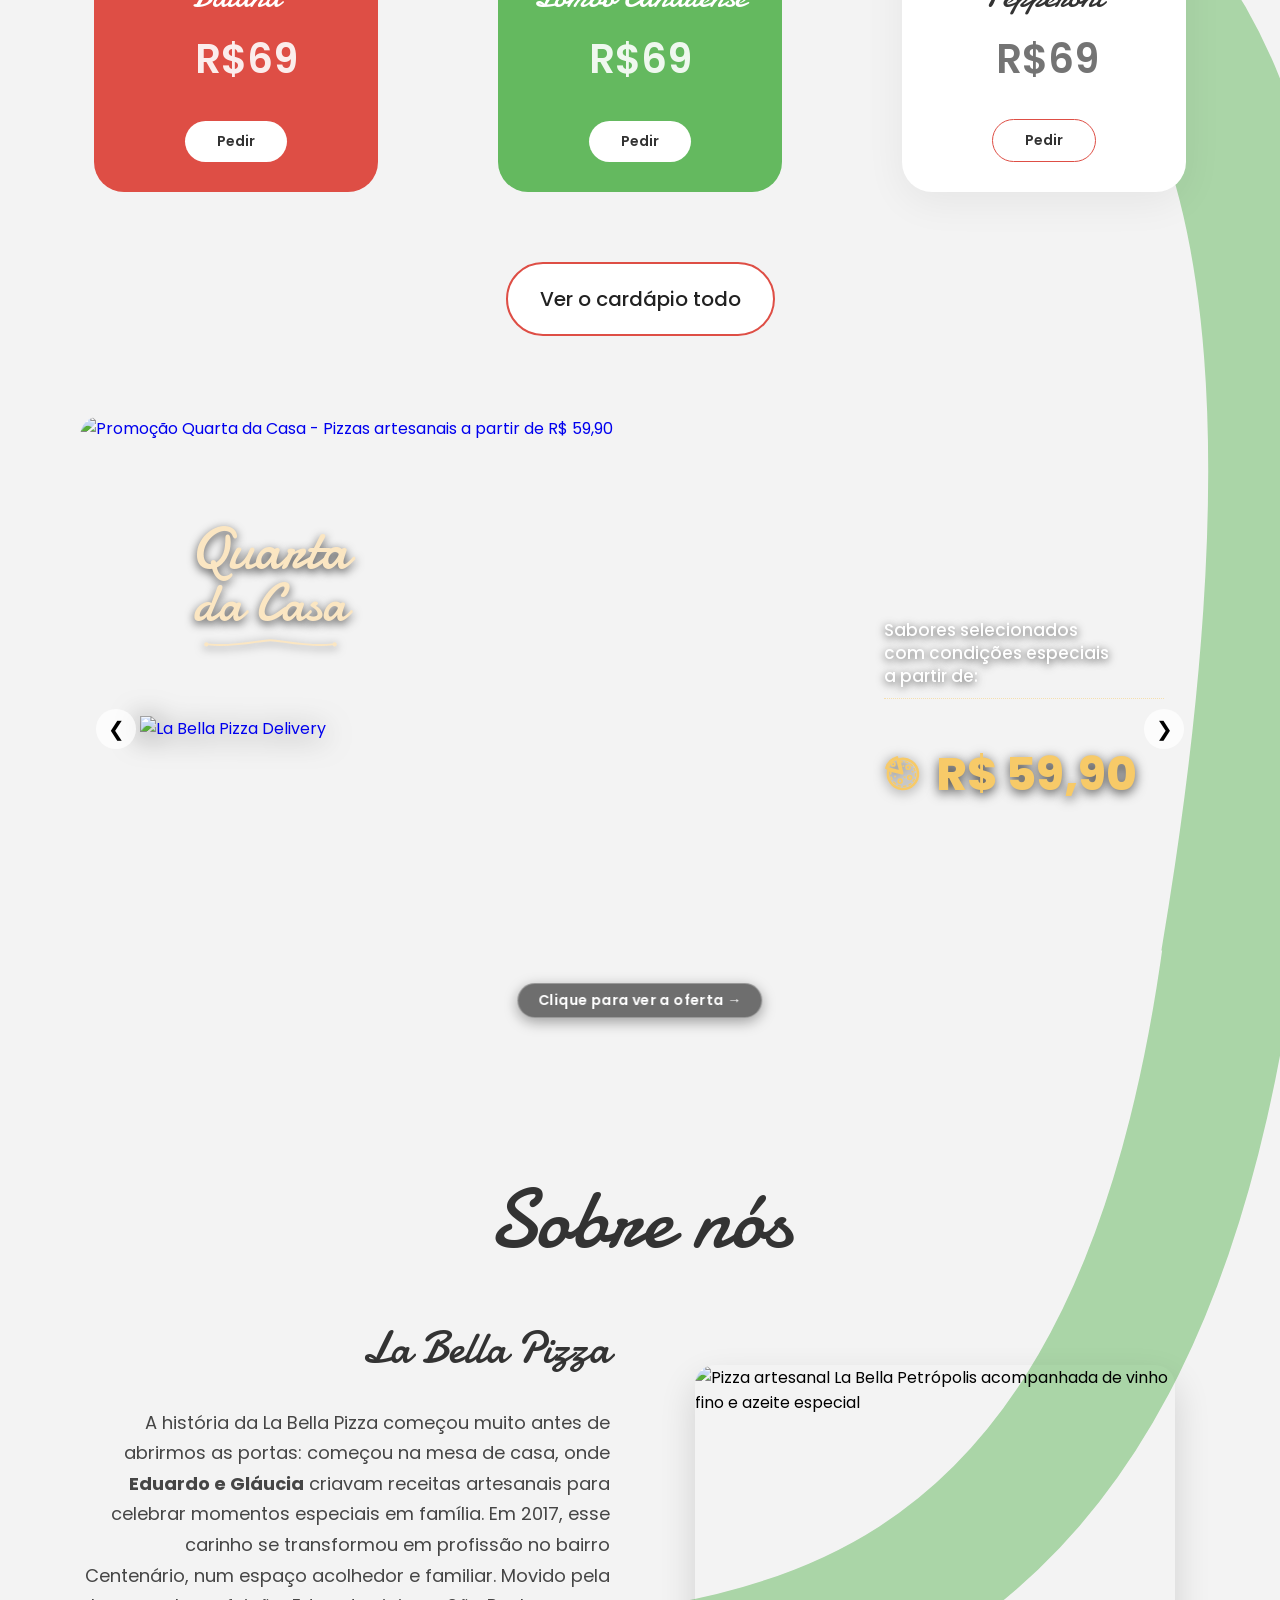
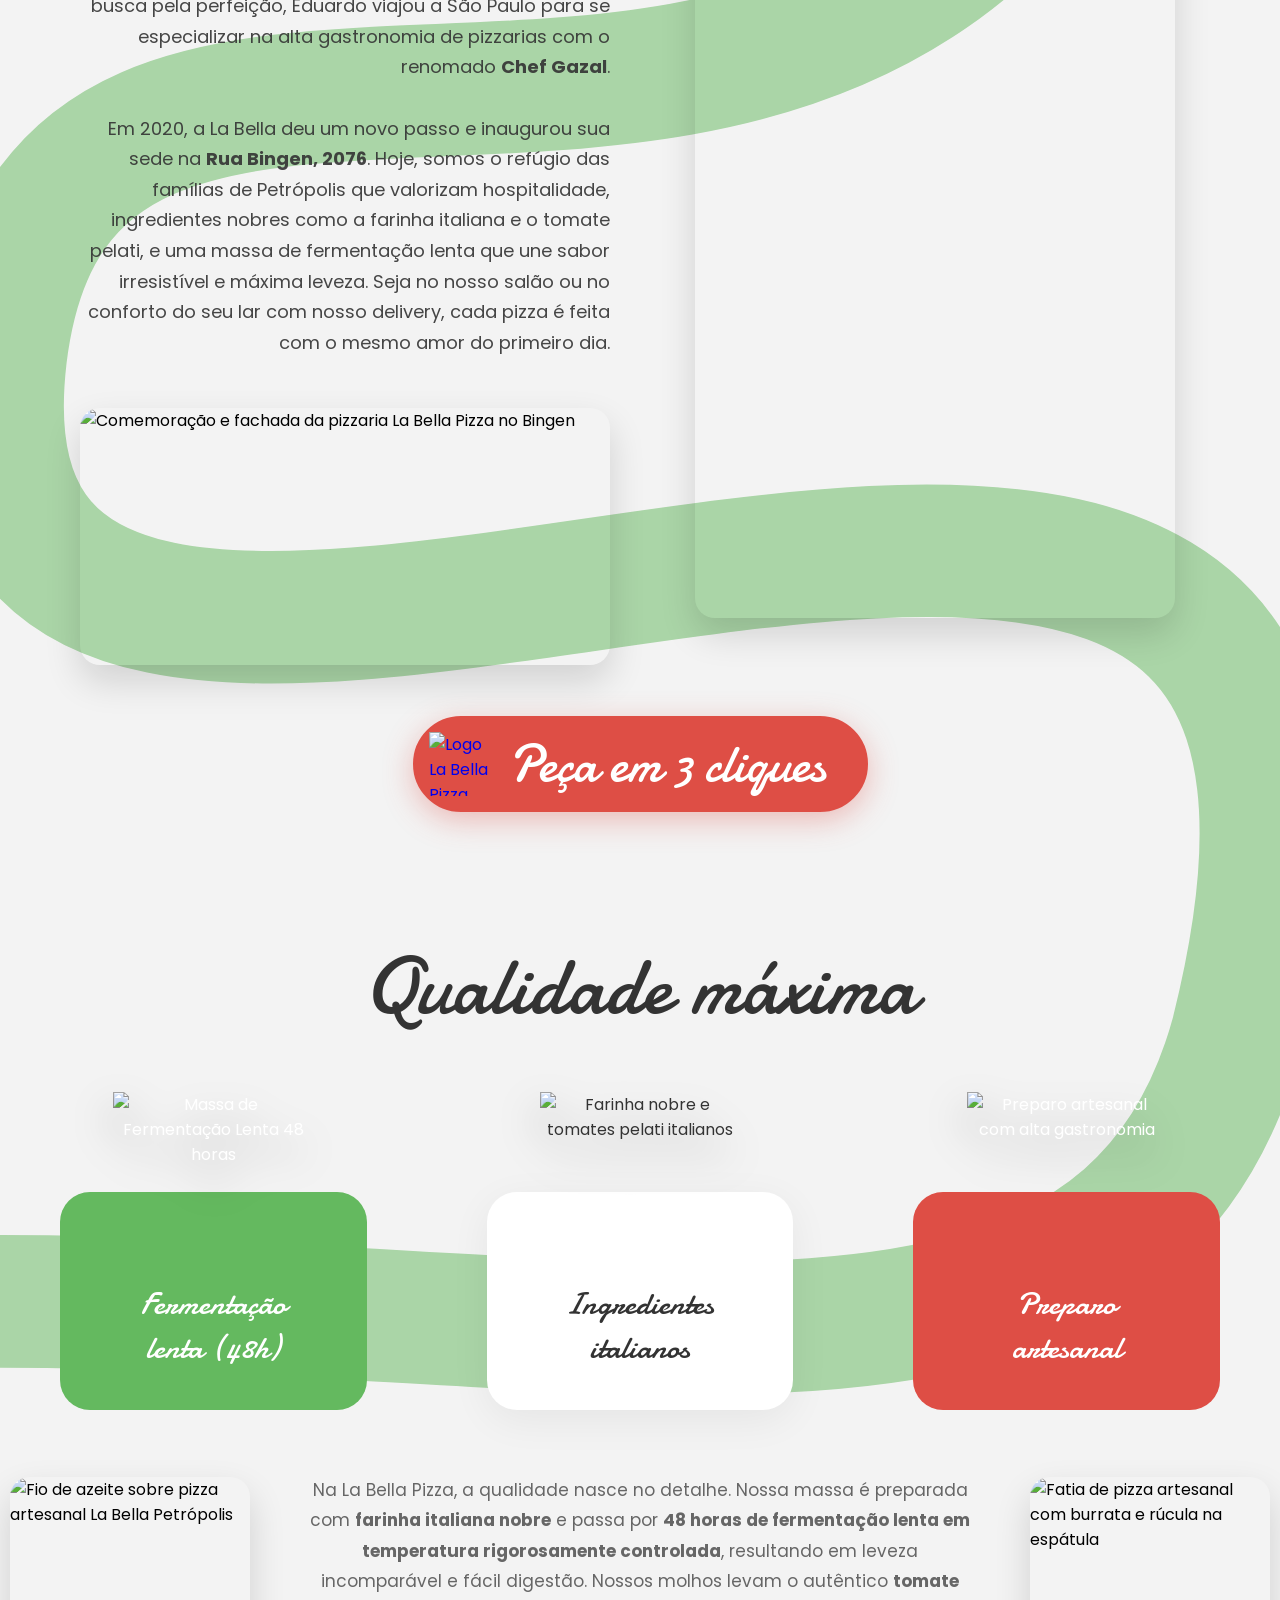
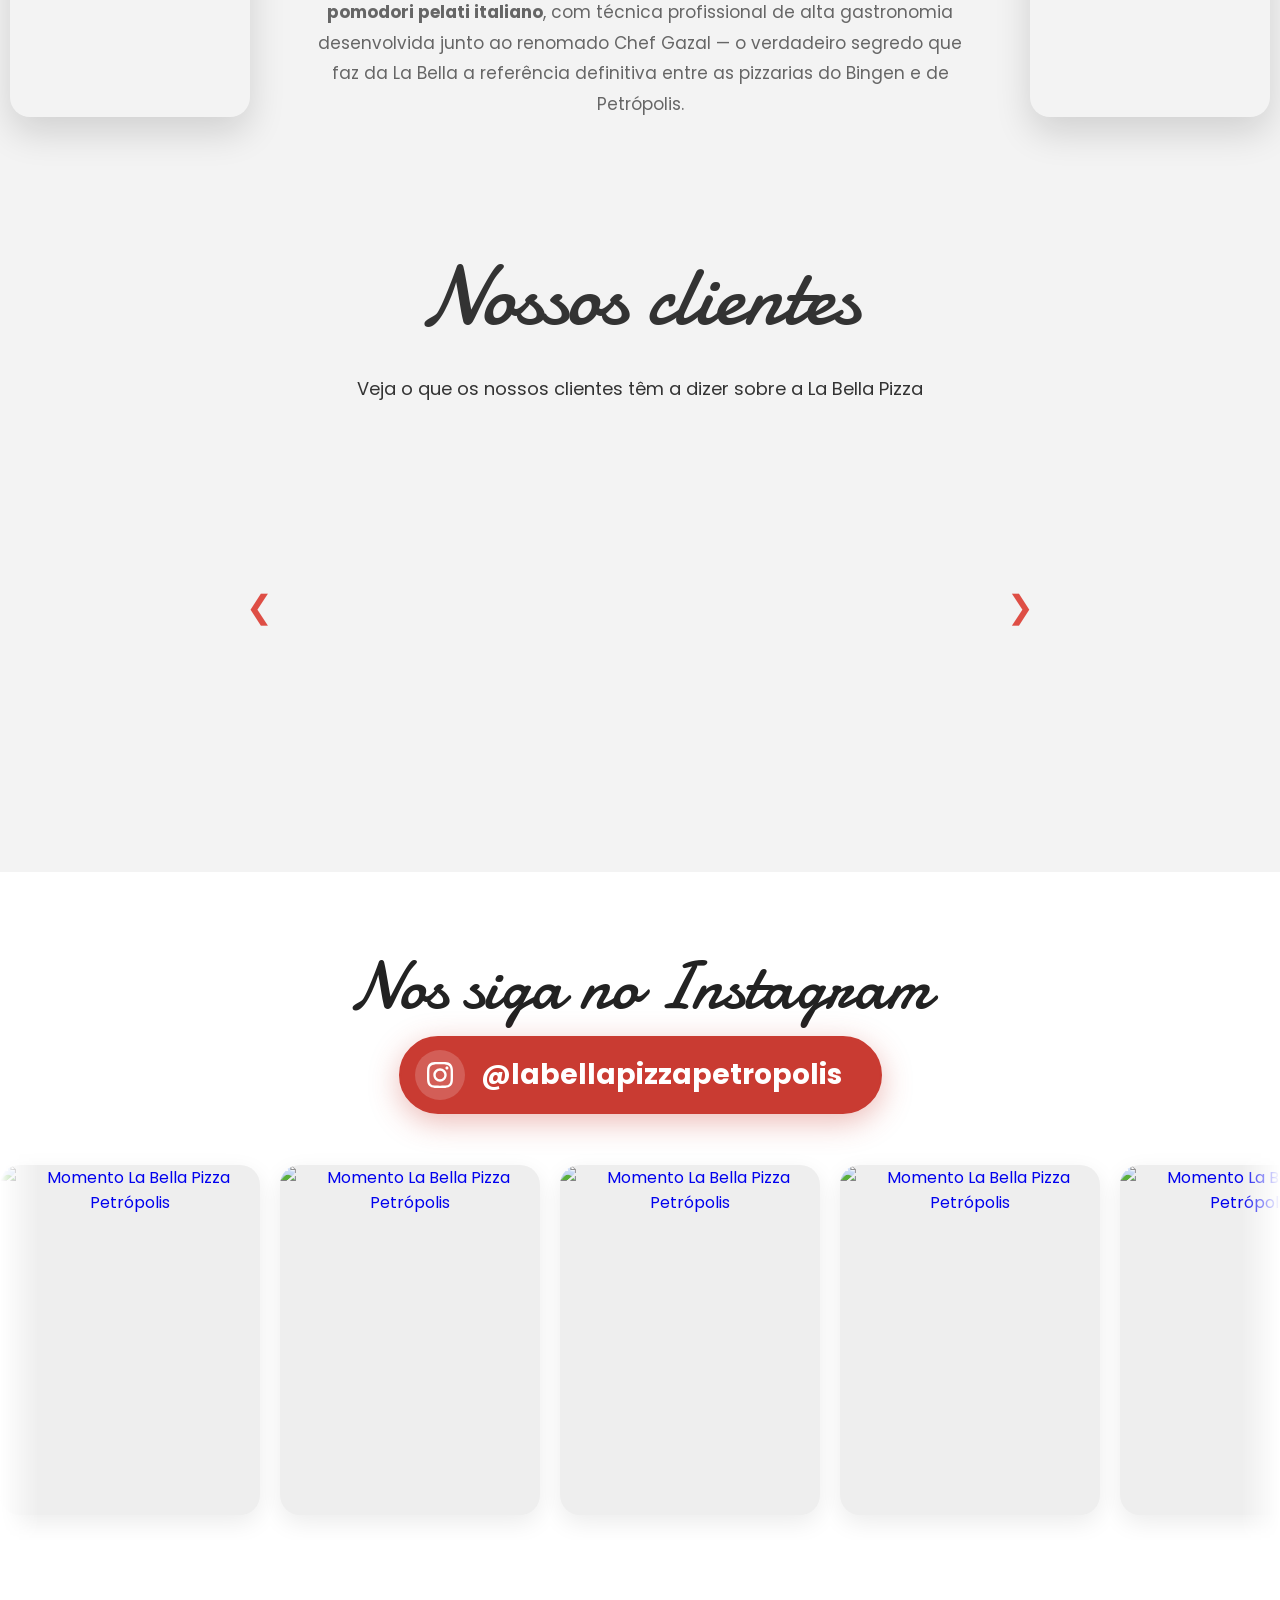
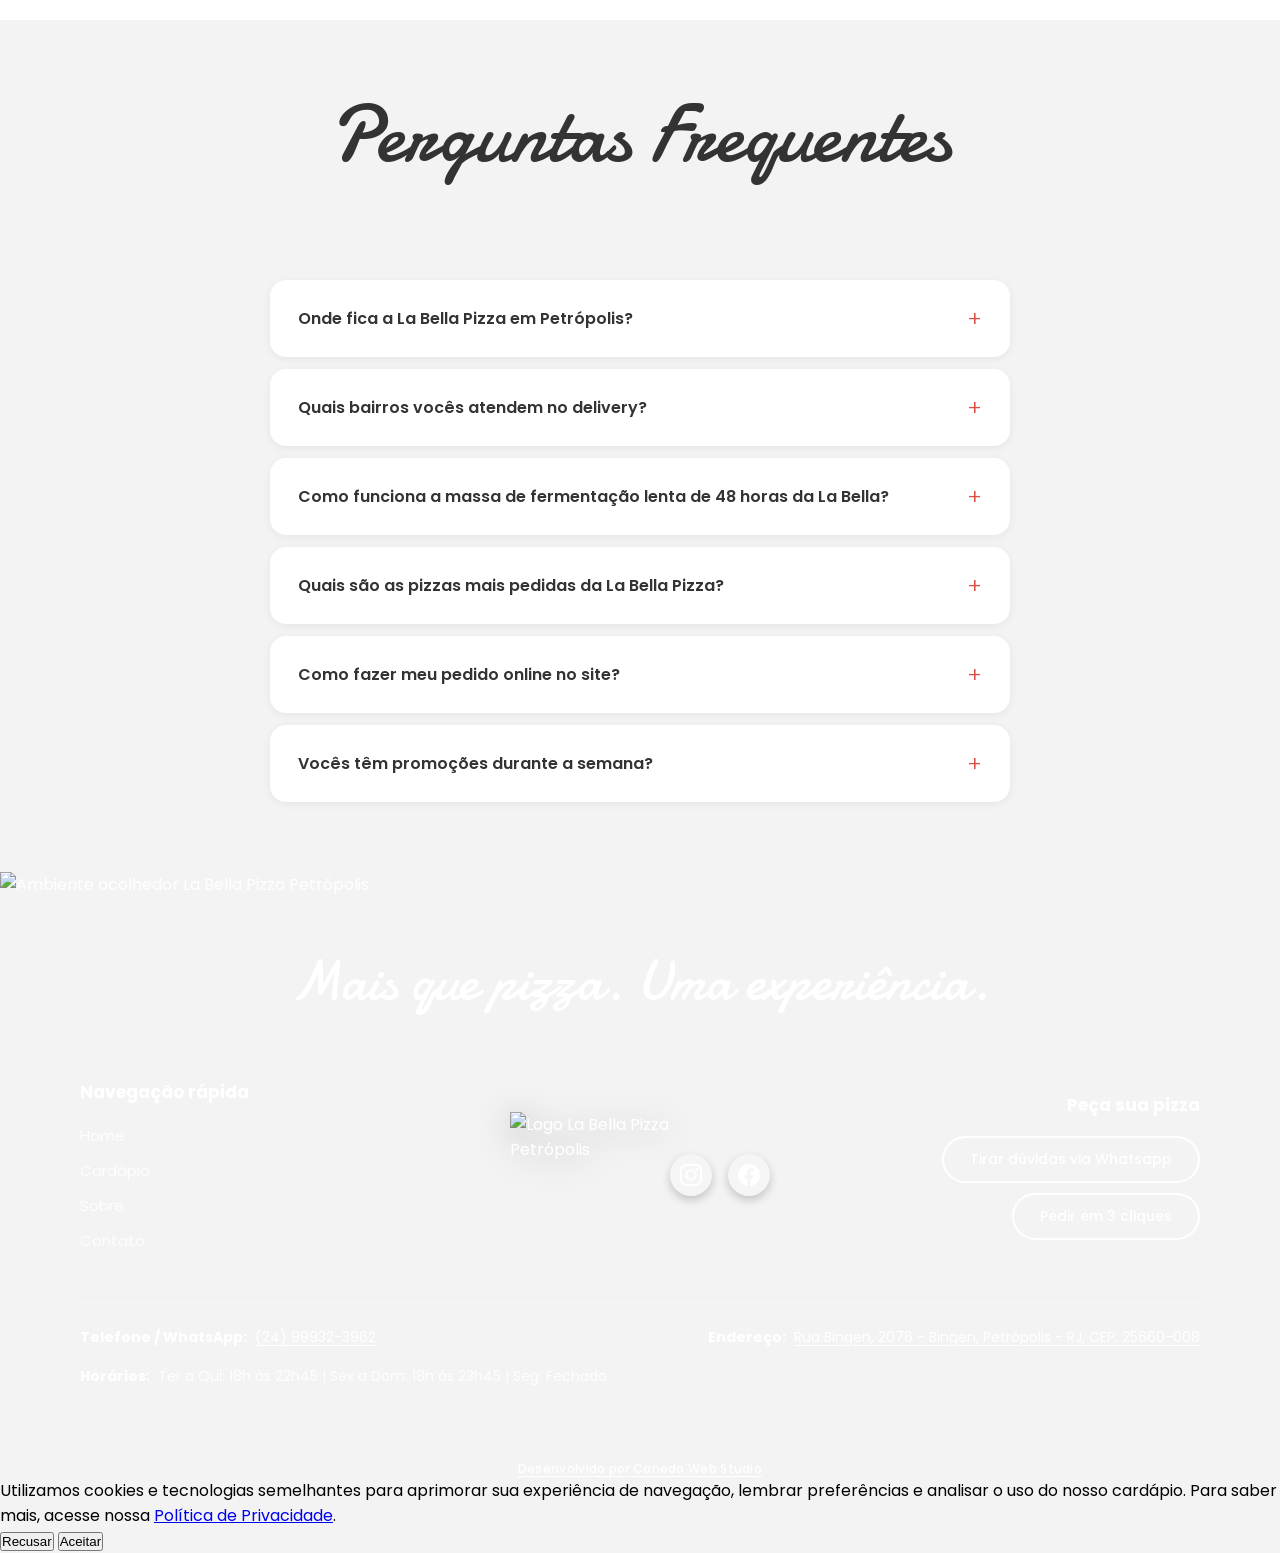
==== commit 97b83273: "." ====
--- a/index.html
+++ b/index.html
@@ -9,25 +9,27 @@
         content="Pizzas artesanais com massa de fermentação lenta 48h, ingredientes italianos nobres e entrega rápida em toda Petrópolis. PEÇA ONLINE!">
     <meta name="keywords"
         content="pizzaria petropolis, pizzaria bingen, la bella pizza, delivery pizza petropolis, pizza artesanal petropolis, pizza fermentacao lenta petropolis">
-    <link rel="canonical" href="https://labellapizzapetropolis.com.br/">
+    <link rel="canonical" href="https://pizzarialabellapetropolis.com.br/">
 
     <!-- Favicon -->
-    <link rel="icon" type="image/x-icon" href="favicon.ico">
-    <link rel="icon" type="image/png" sizes="32x32" href="assets/img/favicon-32x32.png">
-    <link rel="icon" type="image/png" sizes="16x16" href="assets/img/favicon-16x16.png">
-    <link rel="apple-touch-icon" sizes="180x180" href="assets/img/apple-touch-icon.png">
+    <link rel="icon" type="image/x-icon" href="/favicon.ico">
+    <link rel="icon" type="image/png" sizes="192x192" href="/assets/img/favicon-192x192.png">
+    <link rel="icon" type="image/png" sizes="512x512" href="/assets/img/favicon-512x512.png">
+    <link rel="icon" type="image/png" sizes="32x32" href="/assets/img/favicon-32x32.png">
+    <link rel="icon" type="image/png" sizes="16x16" href="/assets/img/favicon-16x16.png">
+    <link rel="apple-touch-icon" sizes="180x180" href="/assets/img/apple-touch-icon.png">
 
     <!-- Open Graph / Redes Sociais & WhatsApp -->
     <meta property="og:type" content="website">
     <meta property="og:title" content="La Bella Pizza Petrópolis | Pizzaria Artesanal no Bingen & Delivery">
     <meta property="og:description" content="Pizzas artesanais com massa de fermentação lenta 48h e ingredientes nobres italianos. Delivery em toda Petrópolis.">
-    <meta property="og:url" content="https://labellapizzapetropolis.com.br/">
-    <meta property="og:image" content="https://labellapizzapetropolis.com.br/assets/img/logo-la-bella-pizza.webp">
+    <meta property="og:url" content="https://pizzarialabellapetropolis.com.br/">
+    <meta property="og:image" content="https://pizzarialabellapetropolis.com.br/assets/img/logo-la-bella-pizza.webp">
     <meta property="og:locale" content="pt_BR">
     <meta name="twitter:card" content="summary_large_image">
     <meta name="twitter:title" content="La Bella Pizza Petrópolis | Pizzaria Artesanal no Bingen & Delivery">
     <meta name="twitter:description" content="A autêntica pizza artesanal italiana com massa de fermentação lenta 48h em Petrópolis. Delivery em toda a cidade.">
-    <meta name="twitter:image" content="https://labellapizzapetropolis.com.br/assets/img/logo-la-bella-pizza.webp">
+    <meta name="twitter:image" content="https://pizzarialabellapetropolis.com.br/assets/img/logo-la-bella-pizza.webp">
 
     <!-- Google Fonts -->
     <link rel="preconnect" href="https://fonts.googleapis.com">
@@ -892,10 +894,10 @@
           "@graph": [
             {
               "@type": "Restaurant",
-              "@id": "https://labellapizzapetropolis.com.br/#restaurant",
+              "@id": "https://pizzarialabellapetropolis.com.br/#restaurant",
               "name": "La Bella Pizza Petrópolis",
-              "image": "https://labellapizzapetropolis.com.br/assets/img/logo-la-bella-pizza.webp",
-              "url": "https://labellapizzapetropolis.com.br",
+              "image": "https://pizzarialabellapetropolis.com.br/assets/img/logo-la-bella-pizza.webp",
+              "url": "https://pizzarialabellapetropolis.com.br",
               "telephone": "+5524999323962",
               "priceRange": "$$",
               "servesCuisine": ["Pizza", "Italiana", "Artesanal"],
@@ -947,7 +949,7 @@
             },
             {
               "@type": "FAQPage",
-              "@id": "https://labellapizzapetropolis.com.br/#faq",
+              "@id": "https://pizzarialabellapetropolis.com.br/#faq",
               "mainEntity": [
                 {
                   "@type": "Question",
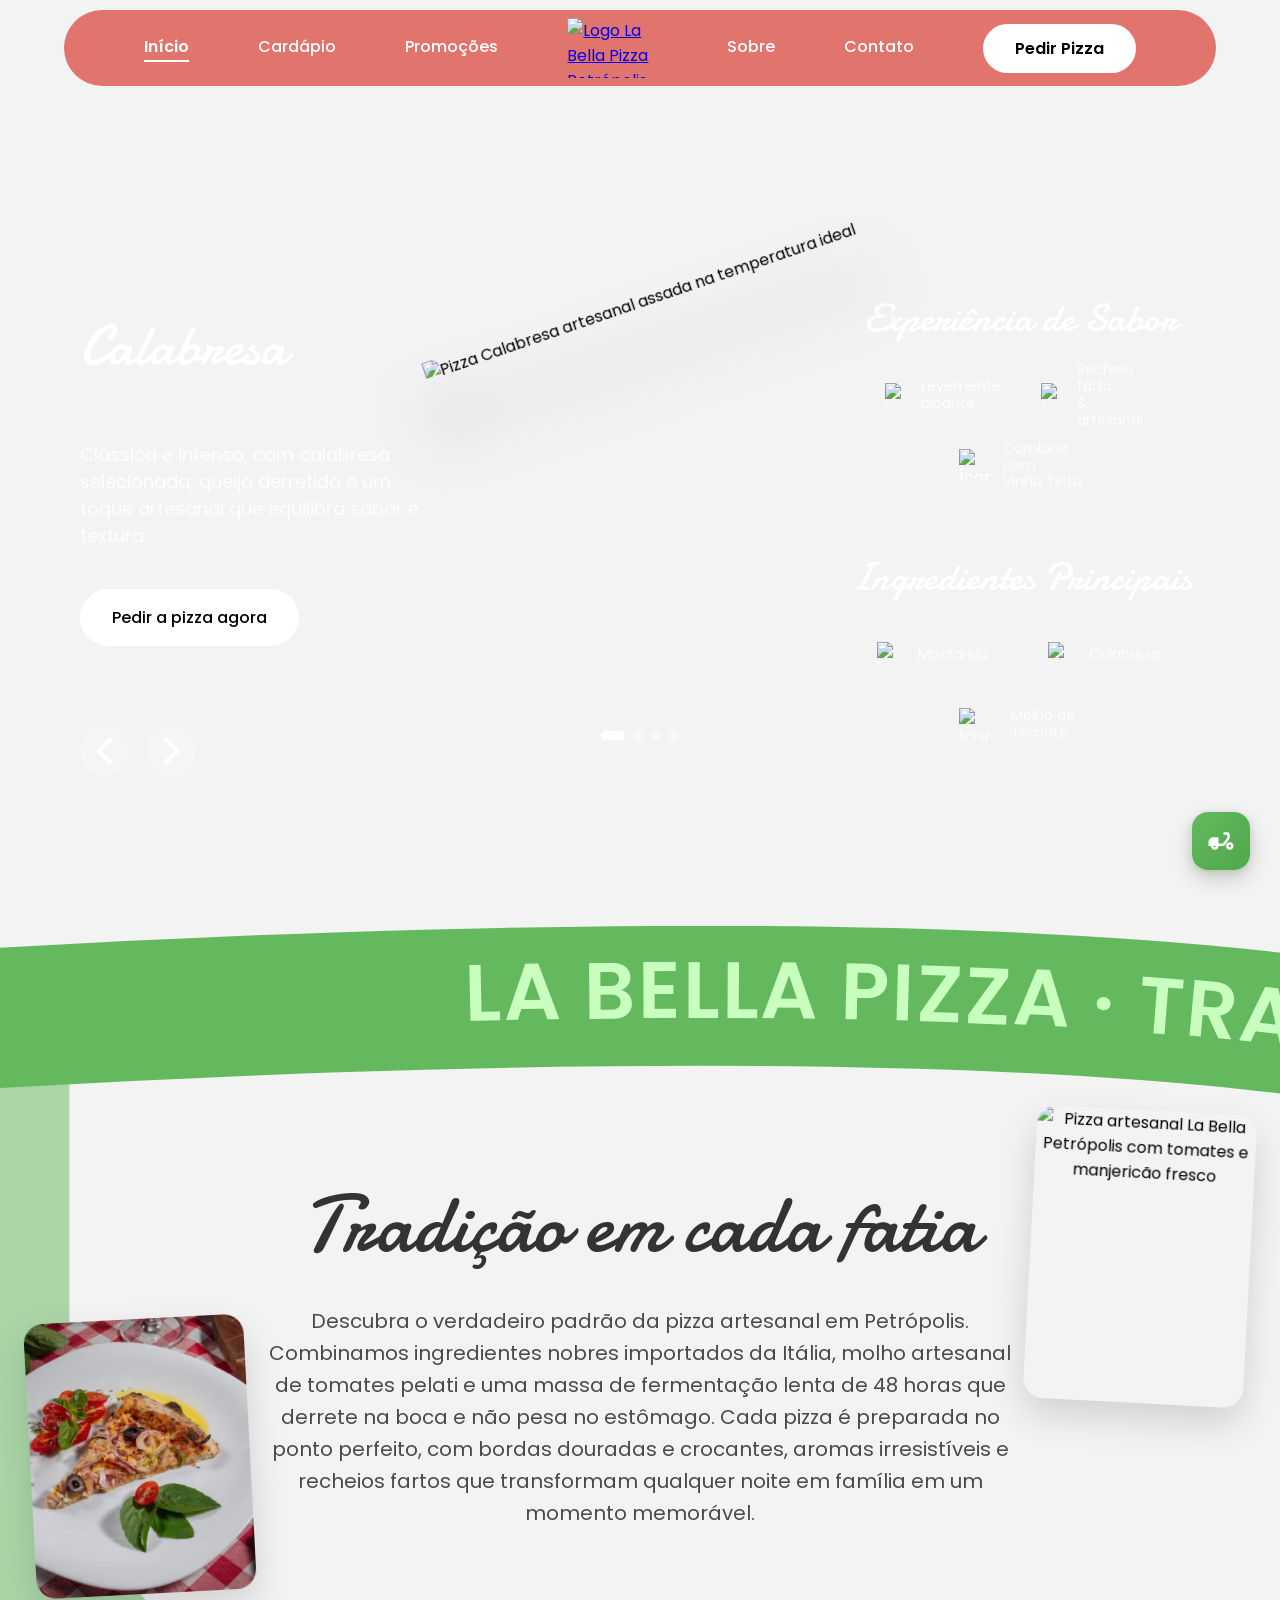
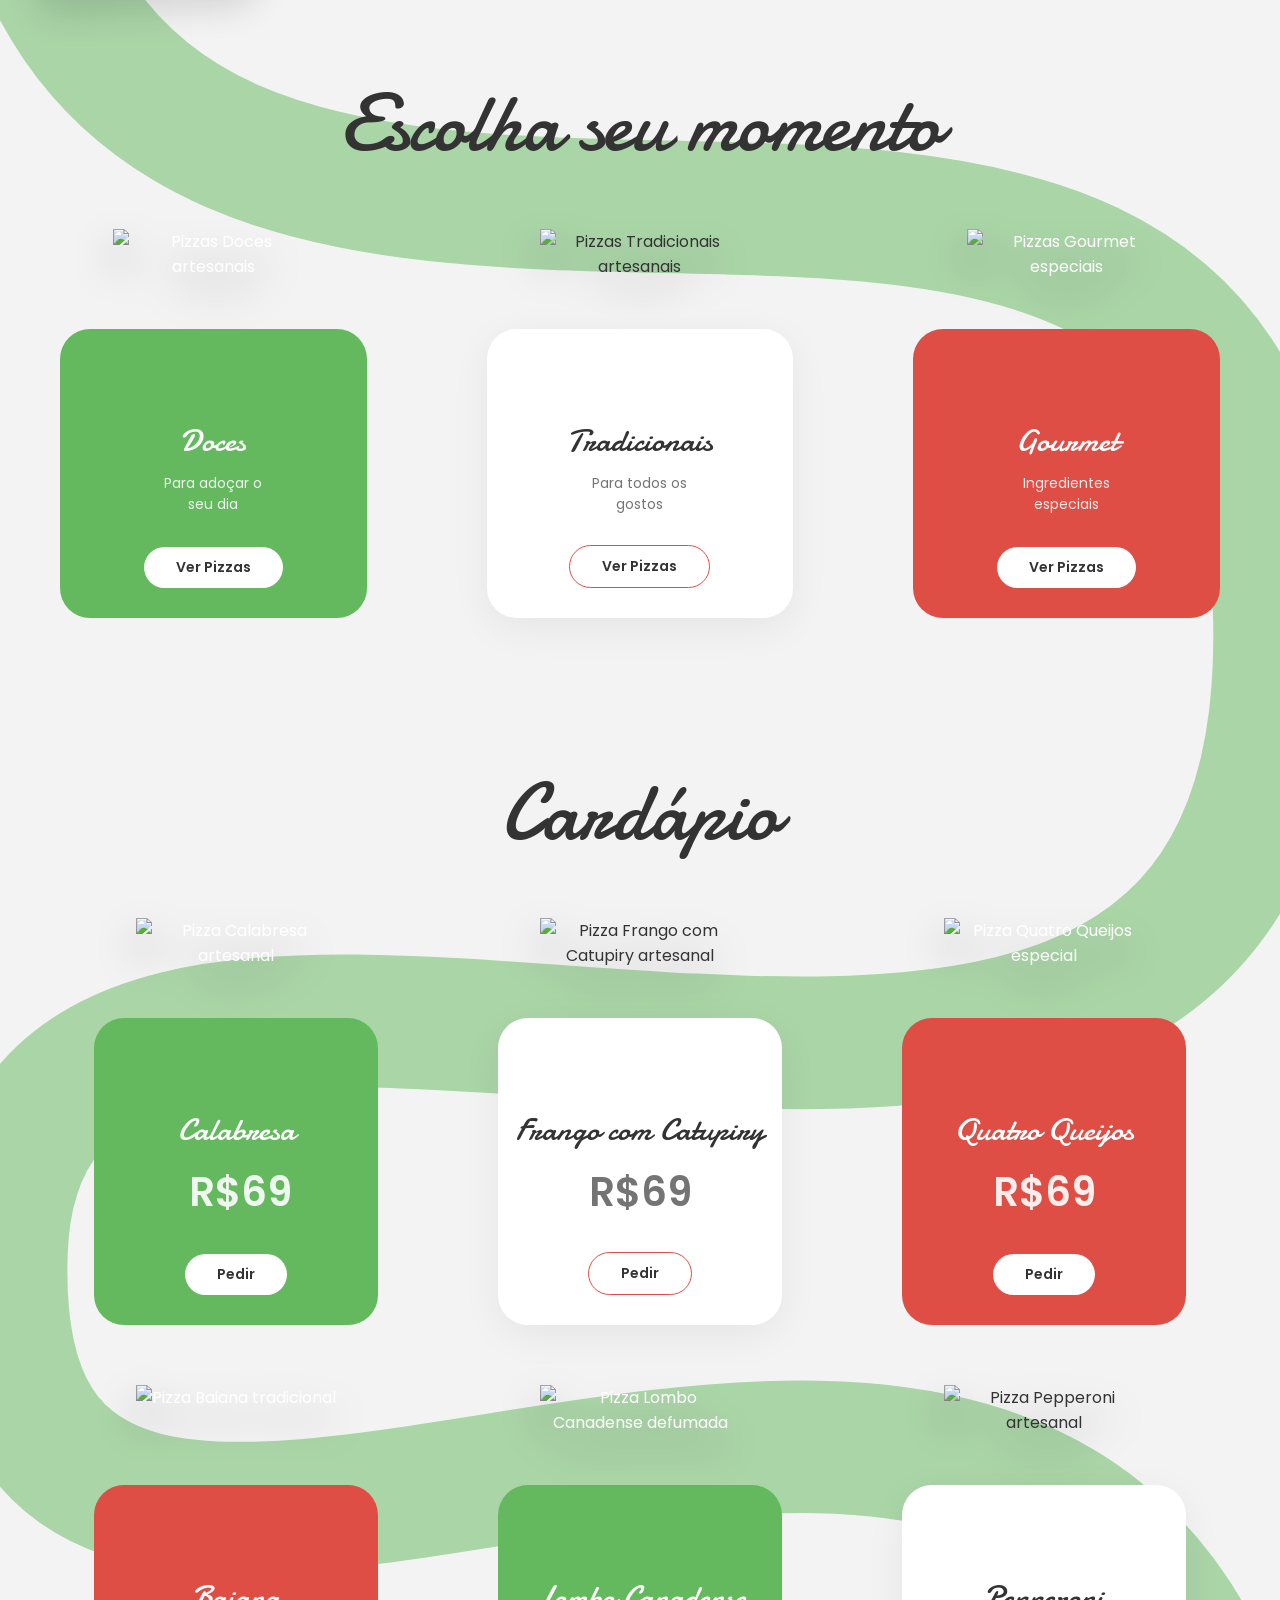
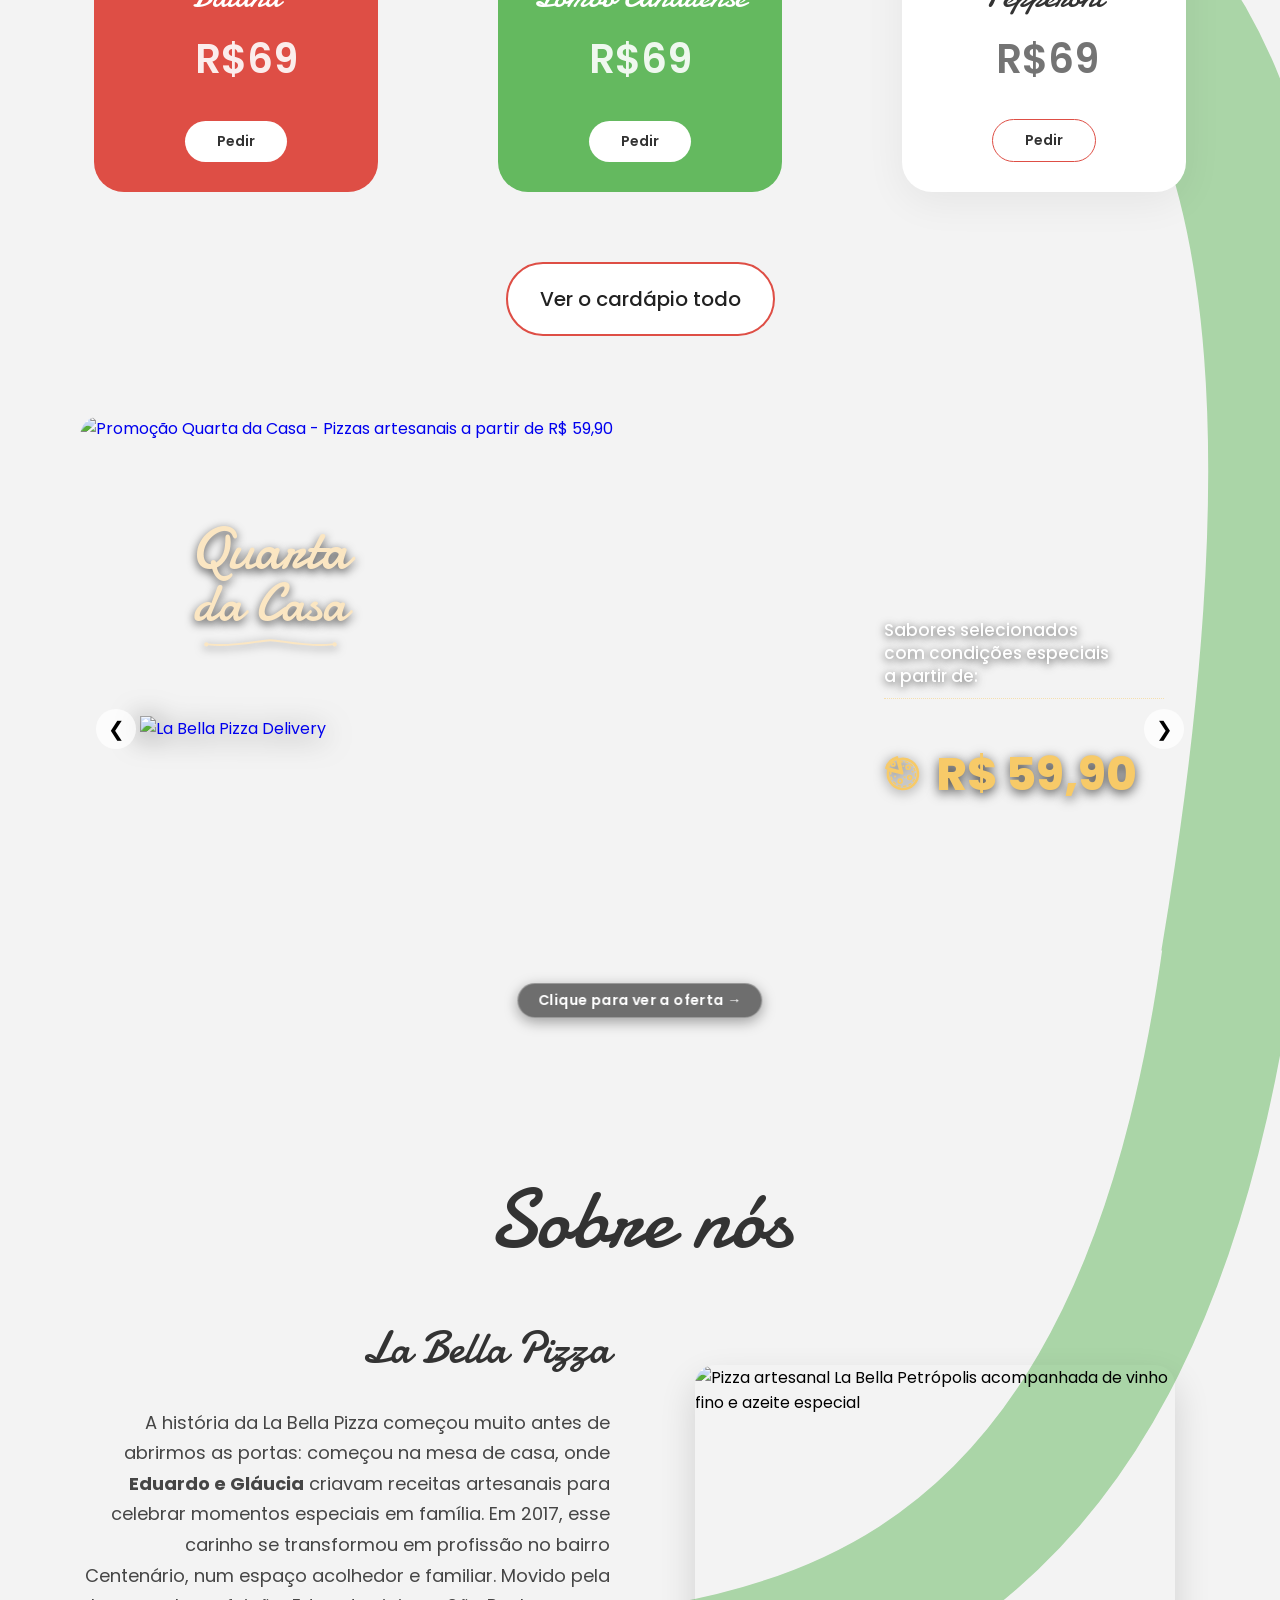
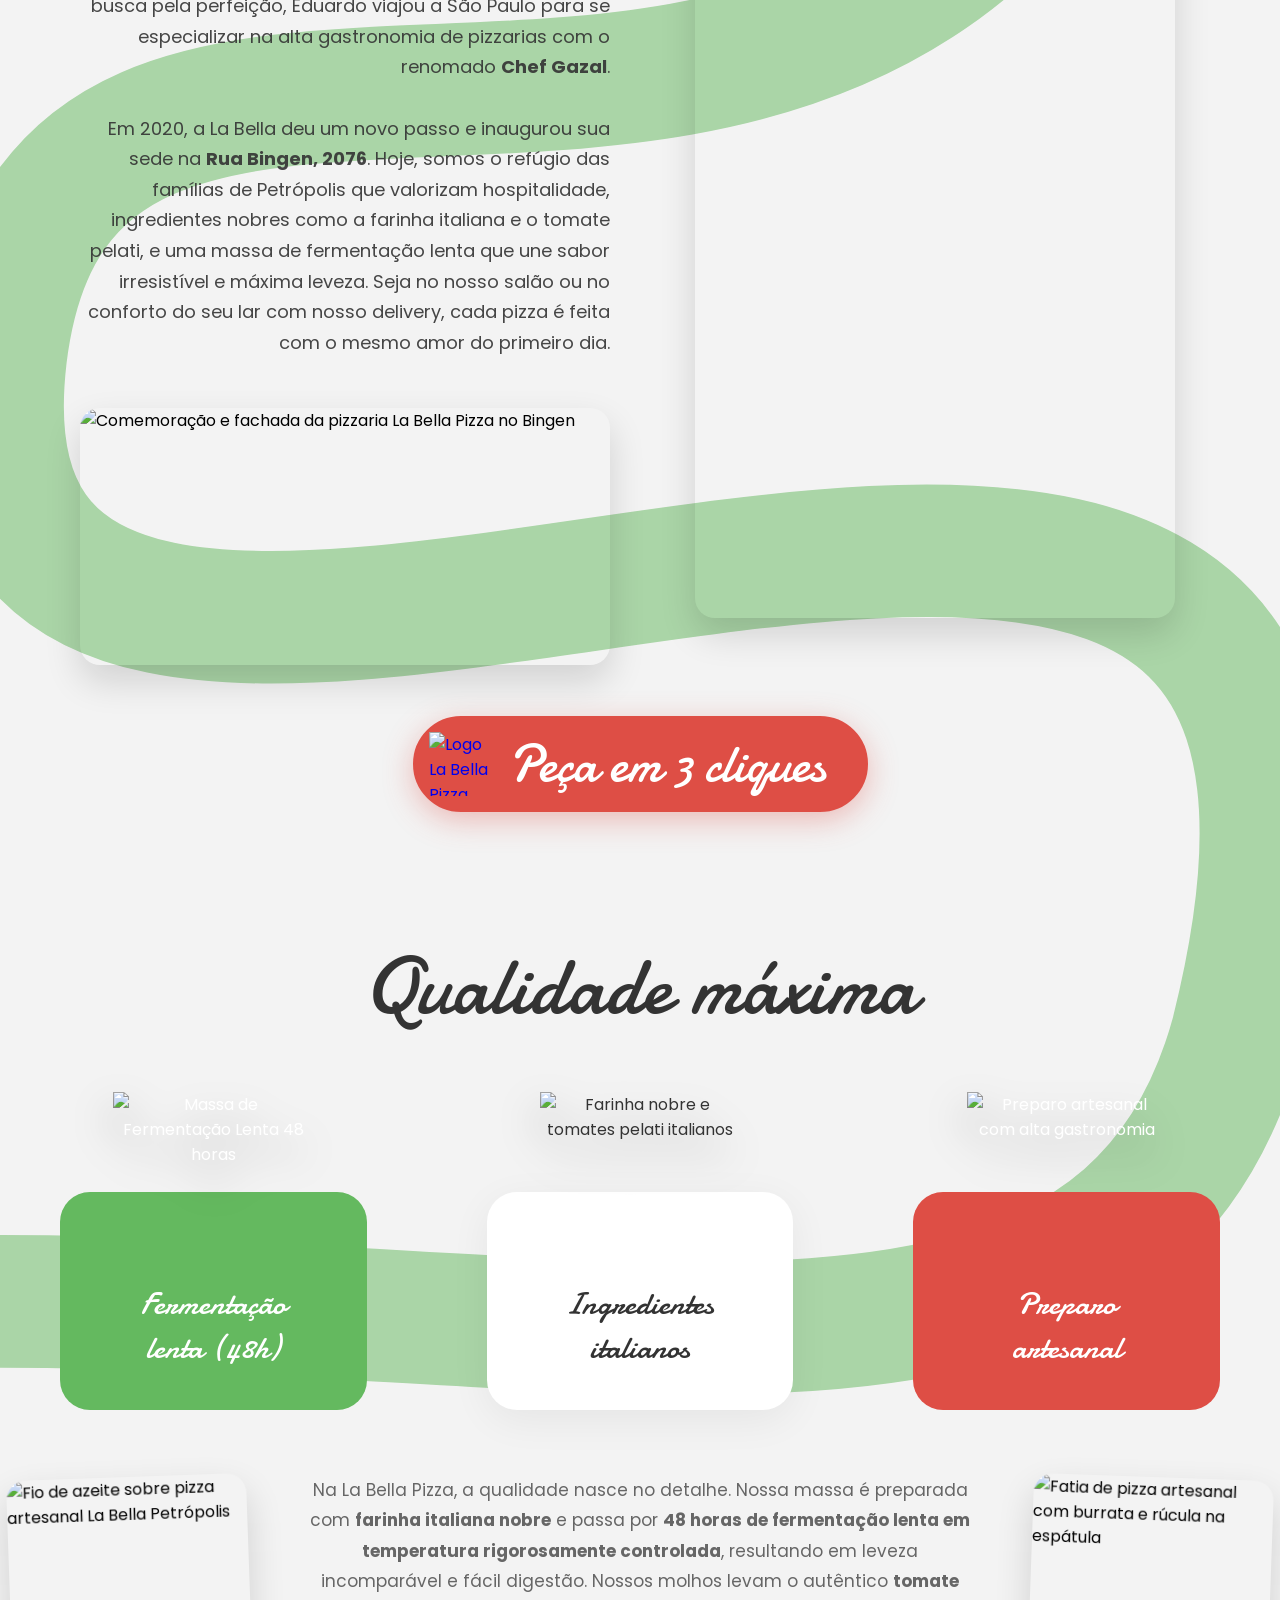
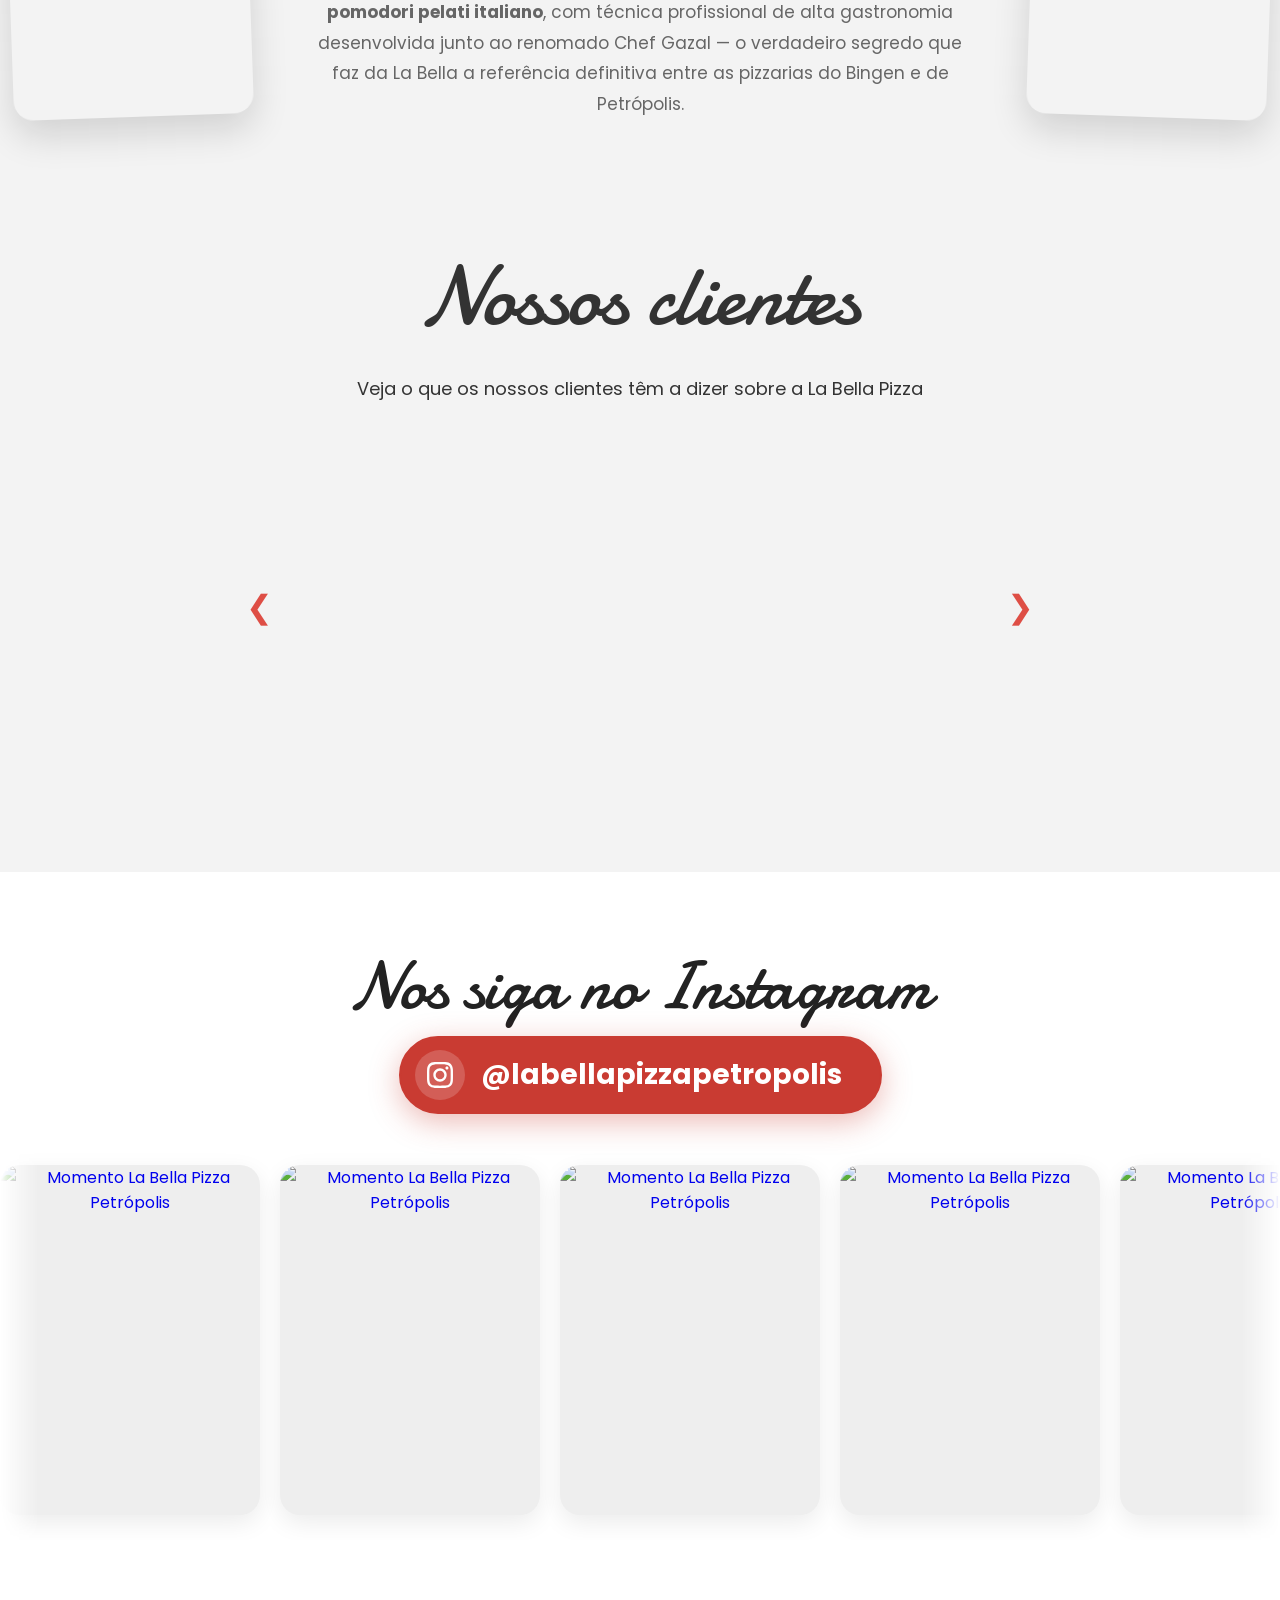
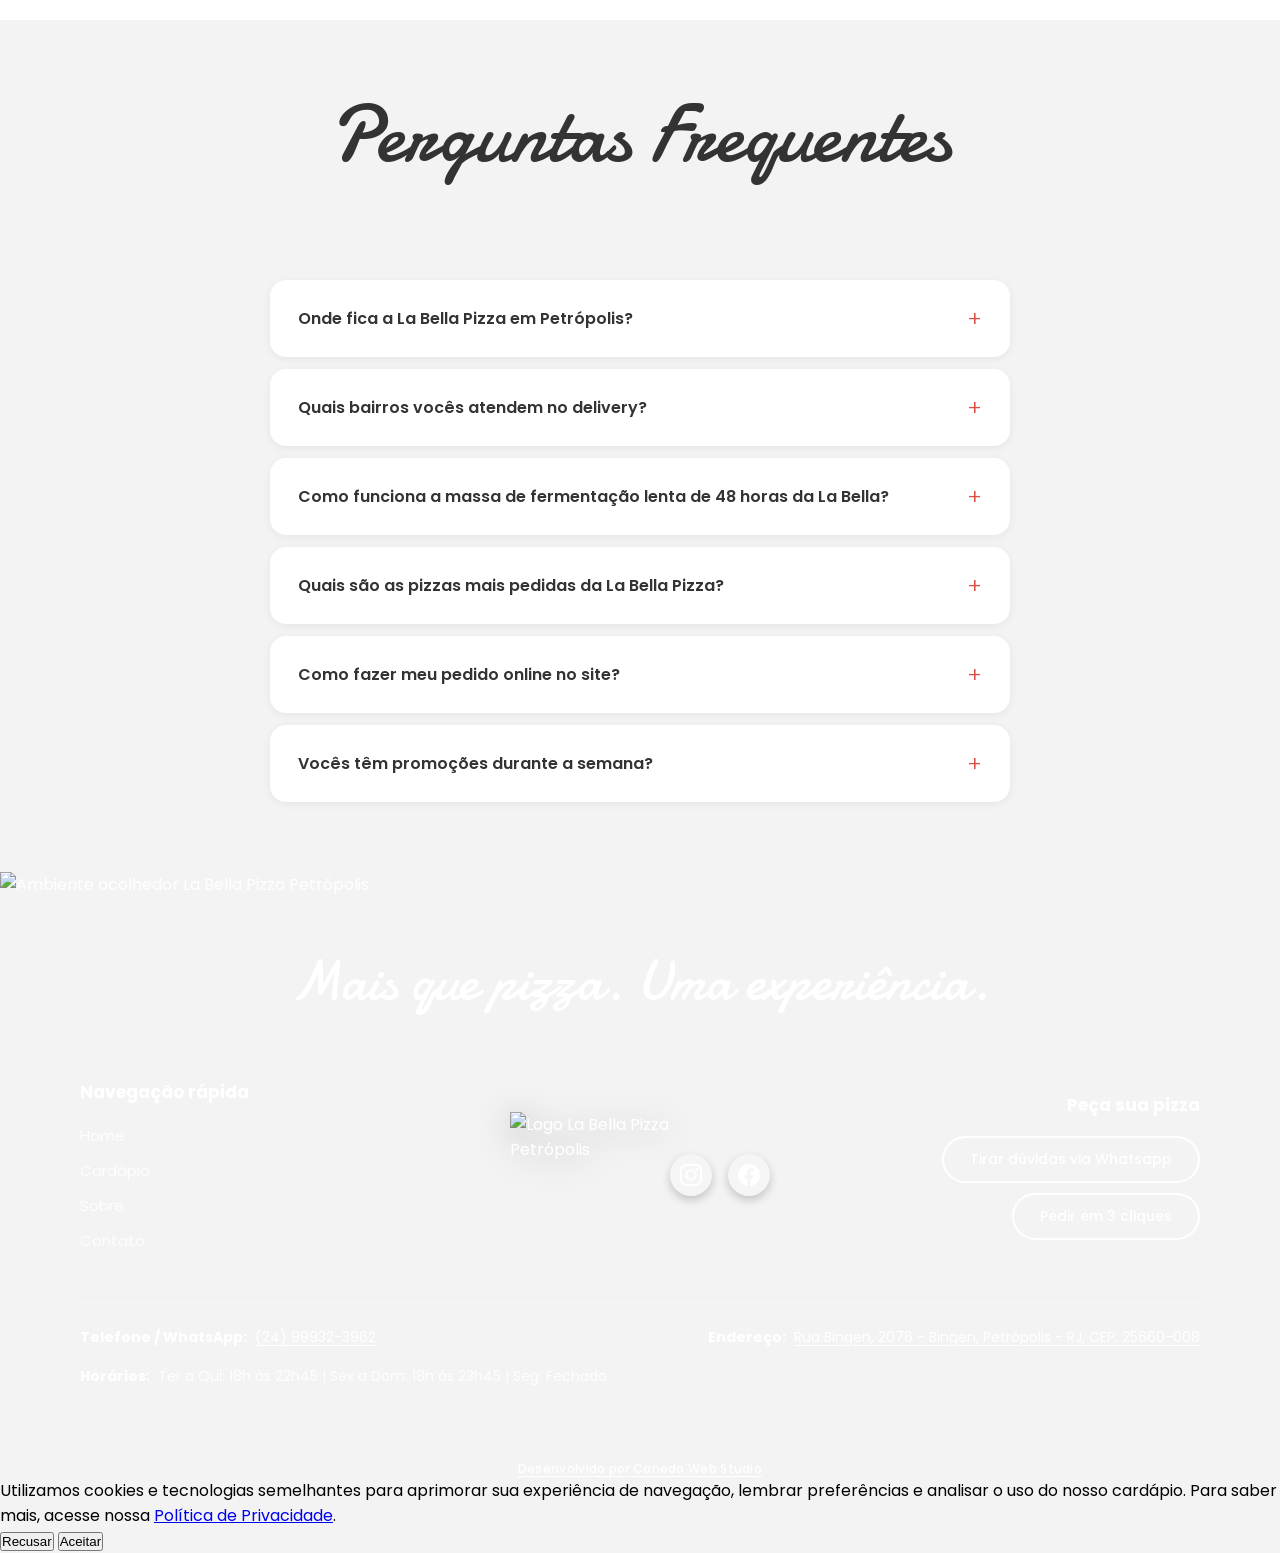
==== commit 3f1c10ce: "." ====
--- a/index.html
+++ b/index.html
@@ -31,14 +31,17 @@
     <meta name="twitter:description" content="A autêntica pizza artesanal italiana com massa de fermentação lenta 48h em Petrópolis. Delivery em toda a cidade.">
     <meta name="twitter:image" content="https://pizzarialabellapetropolis.com.br/assets/img/logo-la-bella-pizza.webp">
 
+    <!-- Preload Fonte Principal (Elimina CLS e FOUT) -->
+    <link rel="preload" href="https://fonts.gstatic.com/s/poppins/v24/pxiEyp8kv8JHgFVrJJfecnFHGPc.woff2" as="font" type="font/woff2" crossorigin>
+
     <!-- Google Fonts -->
     <link rel="preconnect" href="https://fonts.googleapis.com">
     <link rel="preconnect" href="https://fonts.gstatic.com" crossorigin>
     <link rel="preload" as="style" href="https://fonts.googleapis.com/css2?family=Damion&family=Poppins:wght@400;500;600&display=swap">
     <link rel="stylesheet" href="https://fonts.googleapis.com/css2?family=Damion&family=Poppins:wght@400;500;600&display=swap" media="print" onload="this.media='all'">
     <noscript><link rel="stylesheet" href="https://fonts.googleapis.com/css2?family=Damion&family=Poppins:wght@400;500;600&display=swap"></noscript>
-    <link rel="preload" as="image" href="assets/img/pizza-calabresa-mob.webp?v=15" media="(max-width: 768px)" fetchpriority="high">
-    <link rel="preload" as="image" href="assets/img/pizza-calabresa.webp?v=15" media="(min-width: 769px)" fetchpriority="high">
+    <link rel="preload" as="image" type="image/webp" href="assets/img/pizza-calabresa-mob.webp?v=15" media="(max-width: 768px)" fetchpriority="high">
+    <link rel="preload" as="image" type="image/webp" href="assets/img/pizza-calabresa.webp?v=15" media="(min-width: 769px)" fetchpriority="high">
 
     <style>
         #global-loader{position:fixed;top:0;left:0;width:100vw;height:100vh;background-color:#FAF8F5;z-index:999999;display:flex;justify-content:center;align-items:center;transition:opacity .35s ease;overflow:hidden}
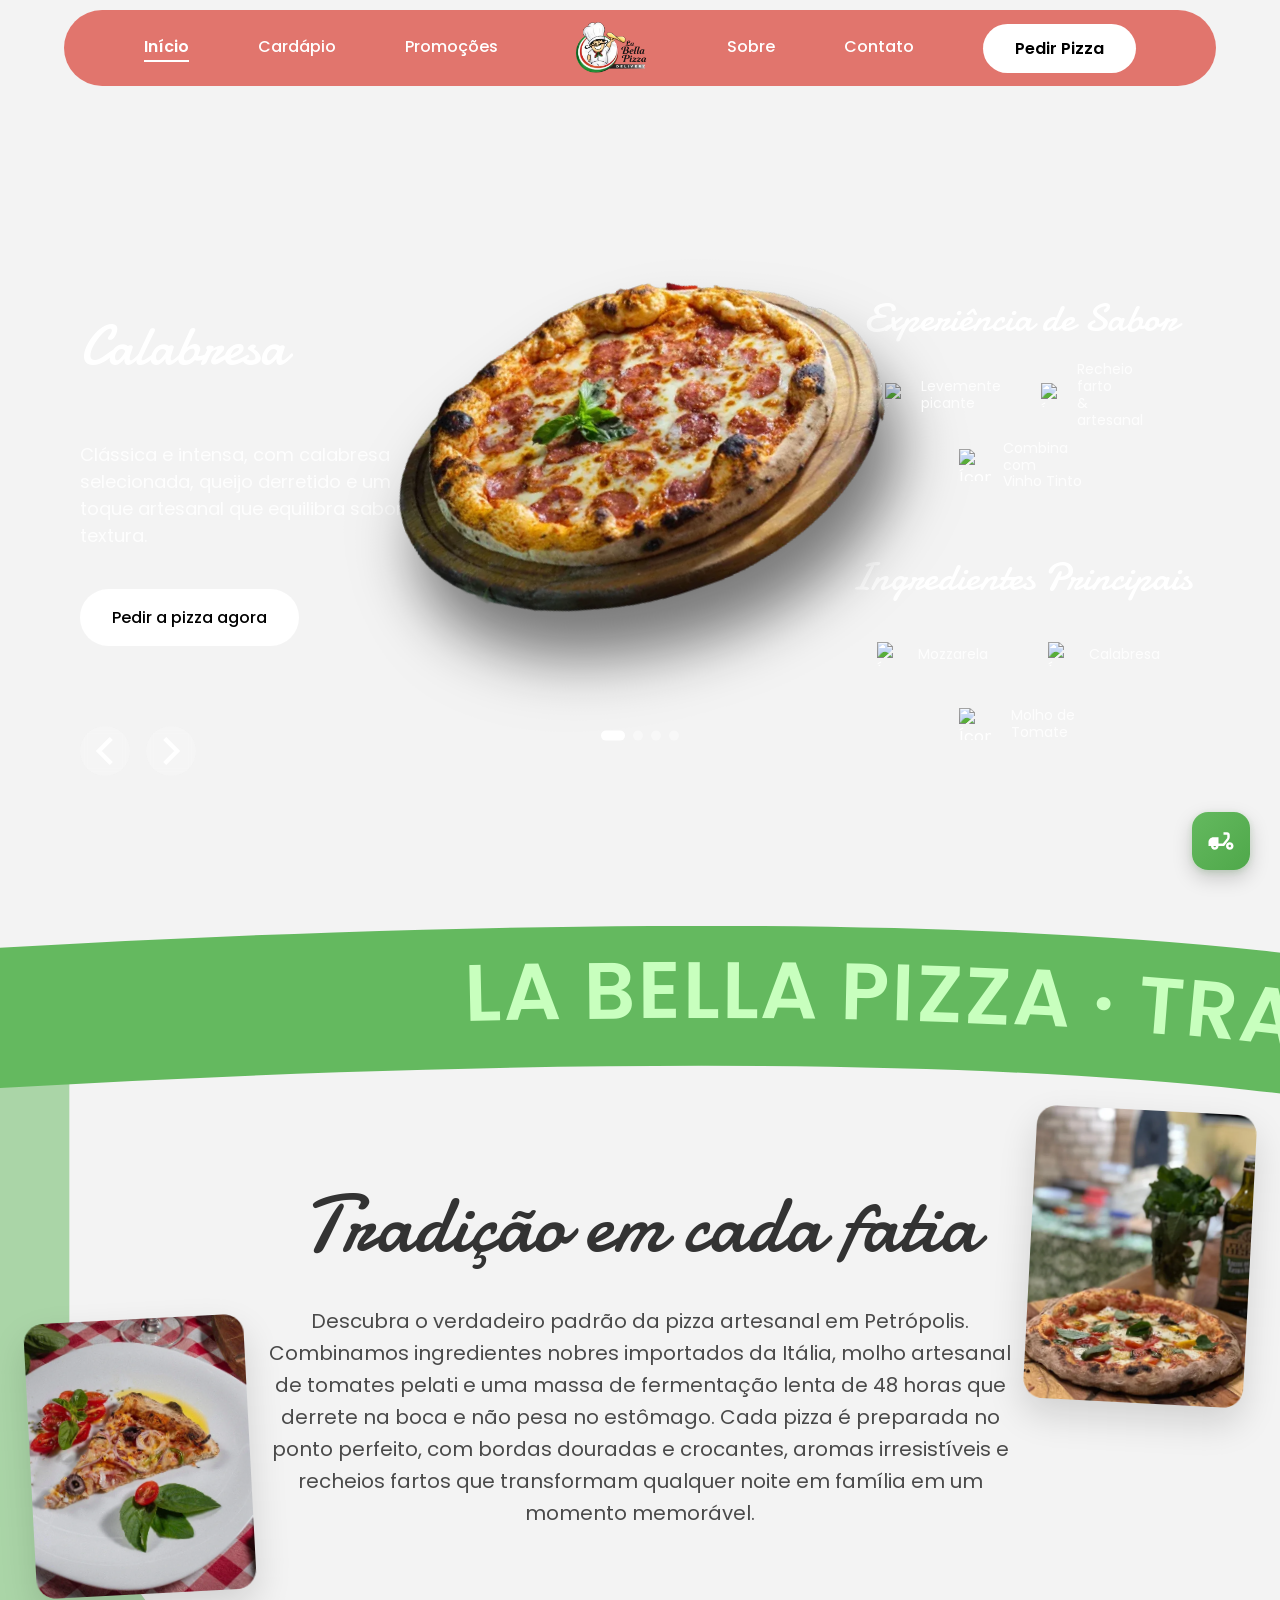
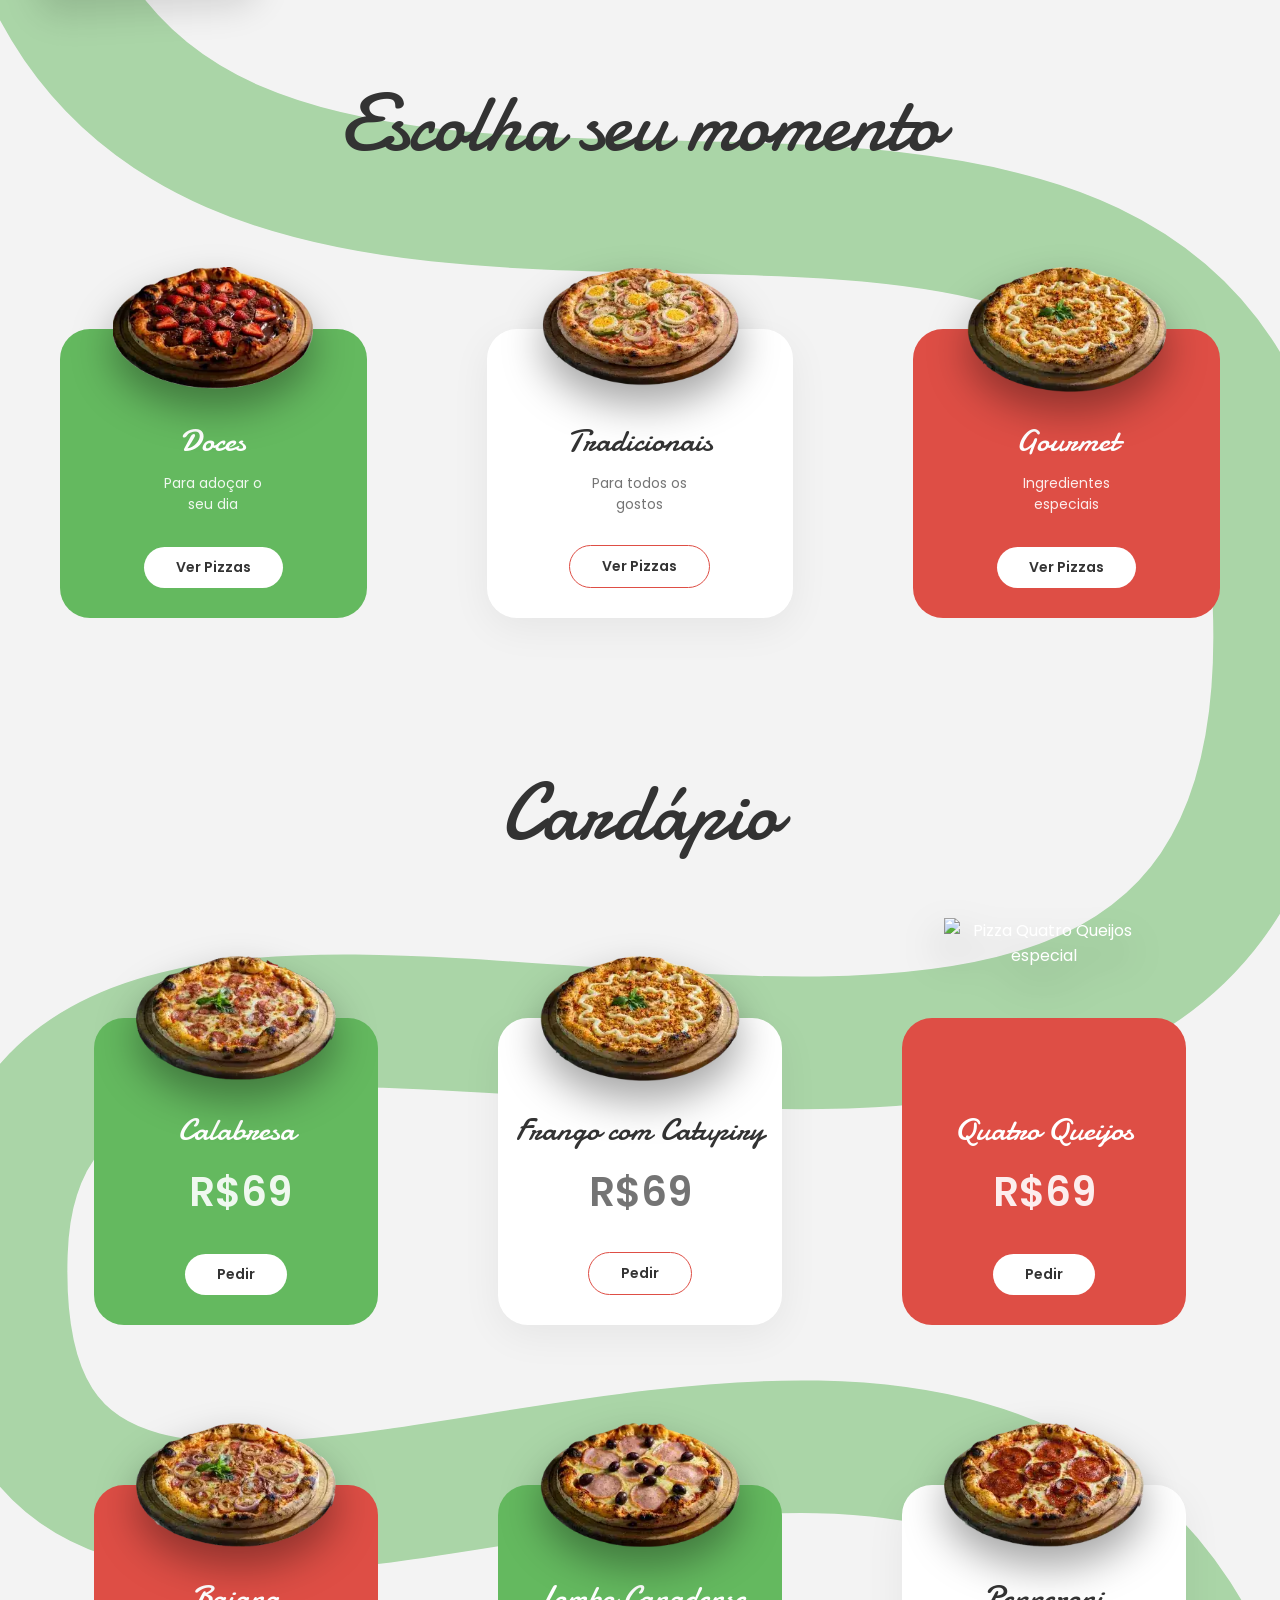
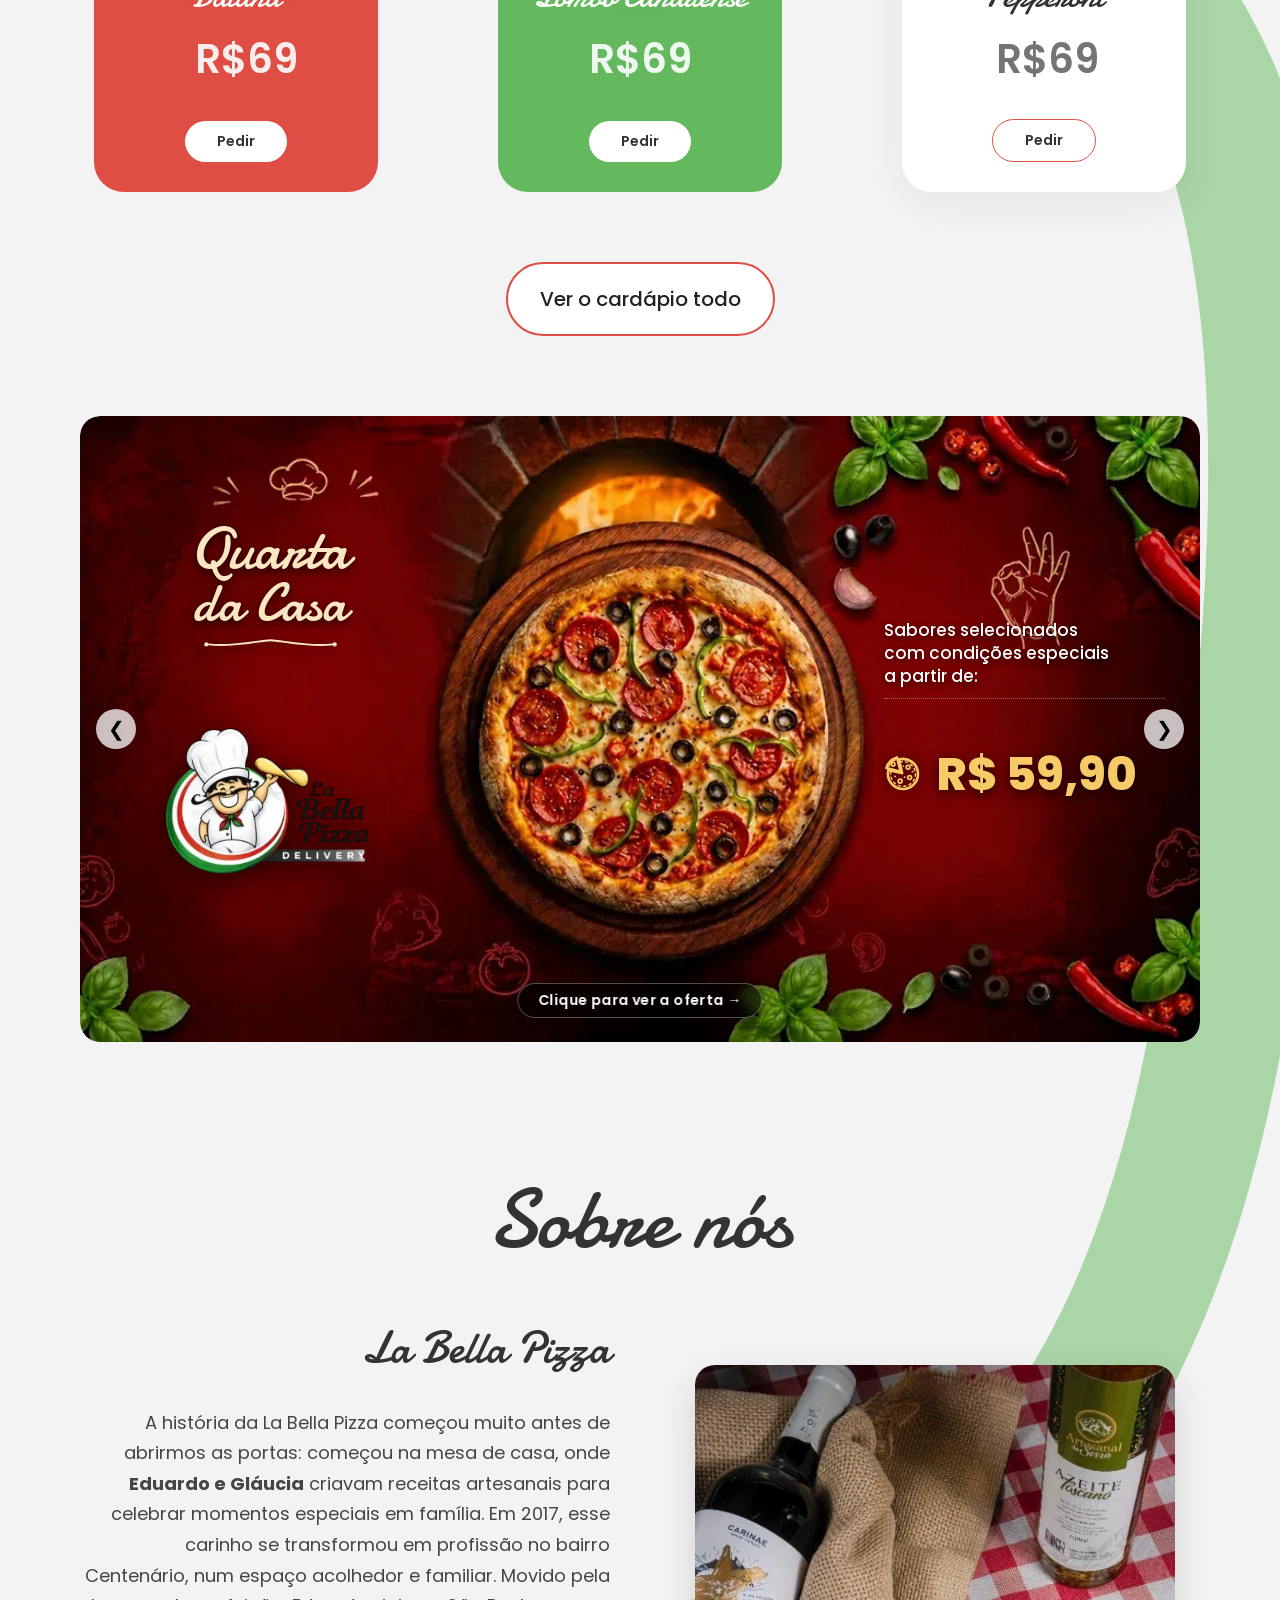
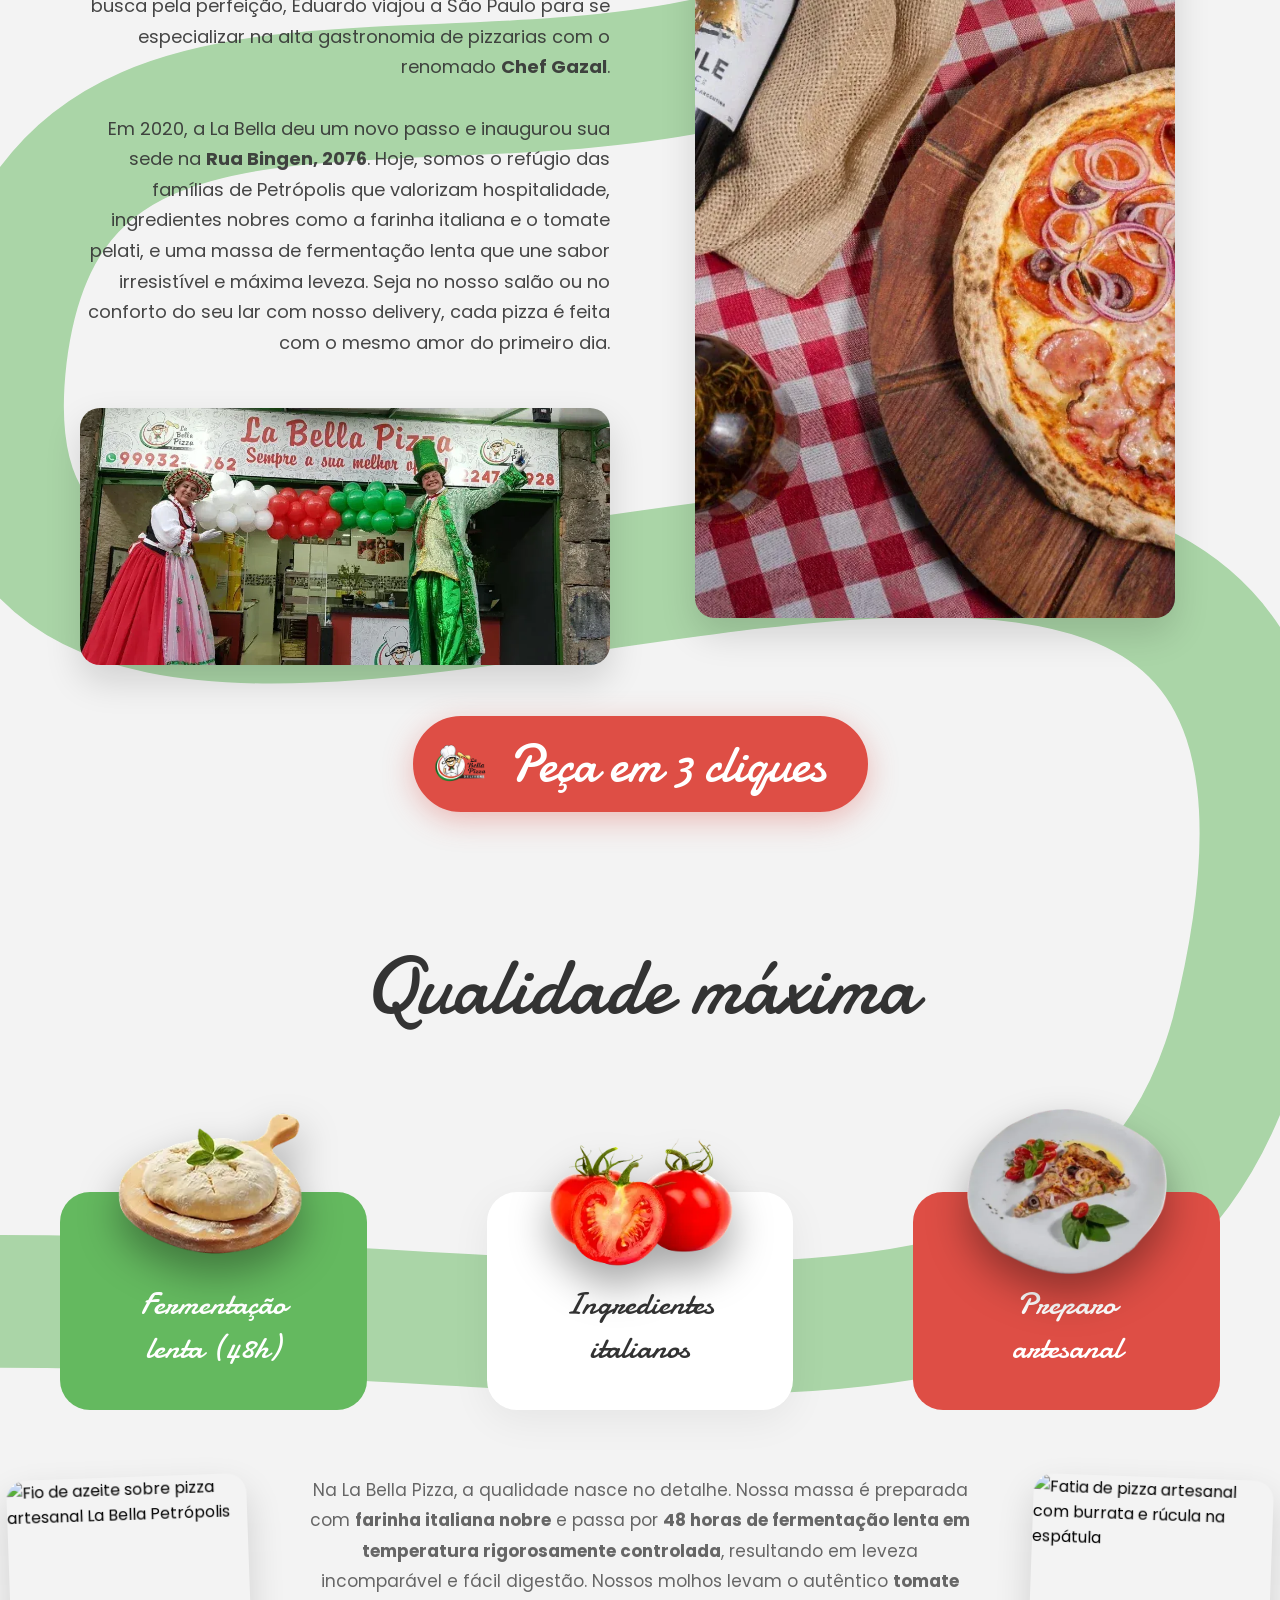
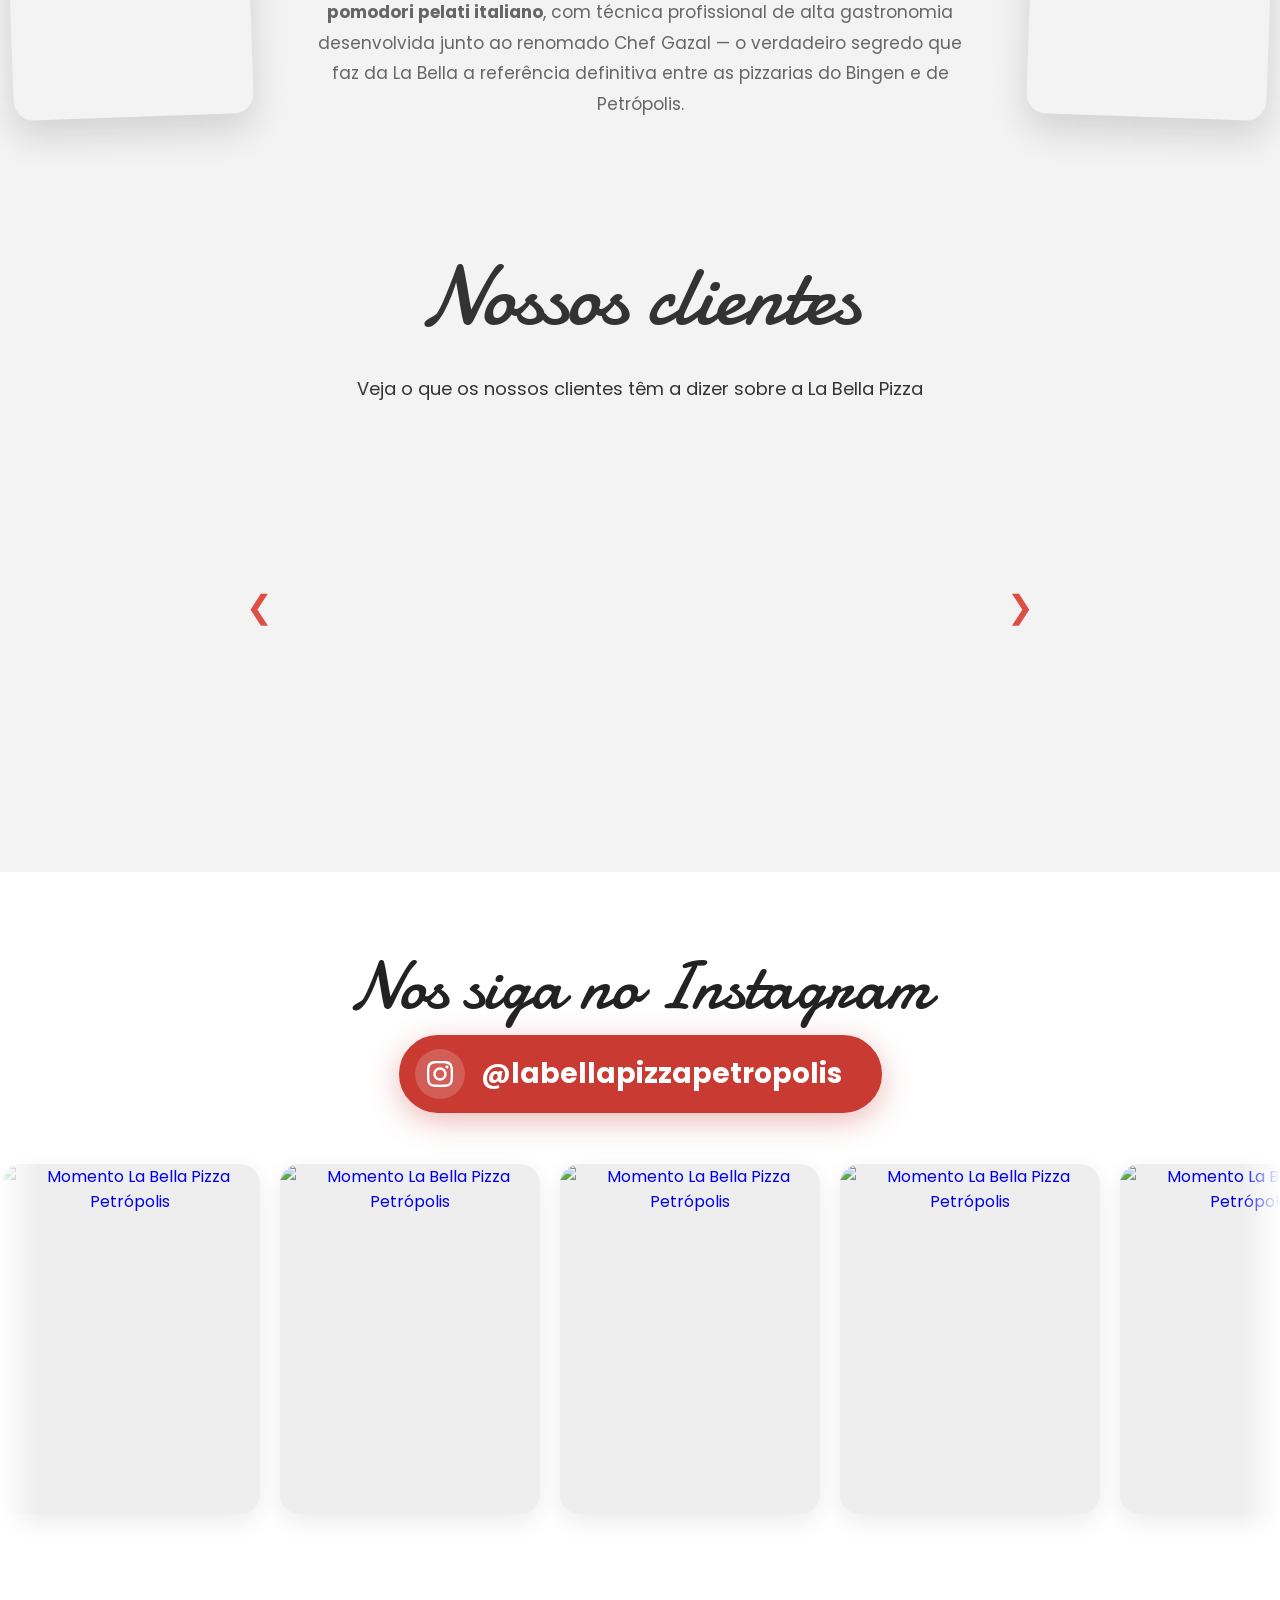
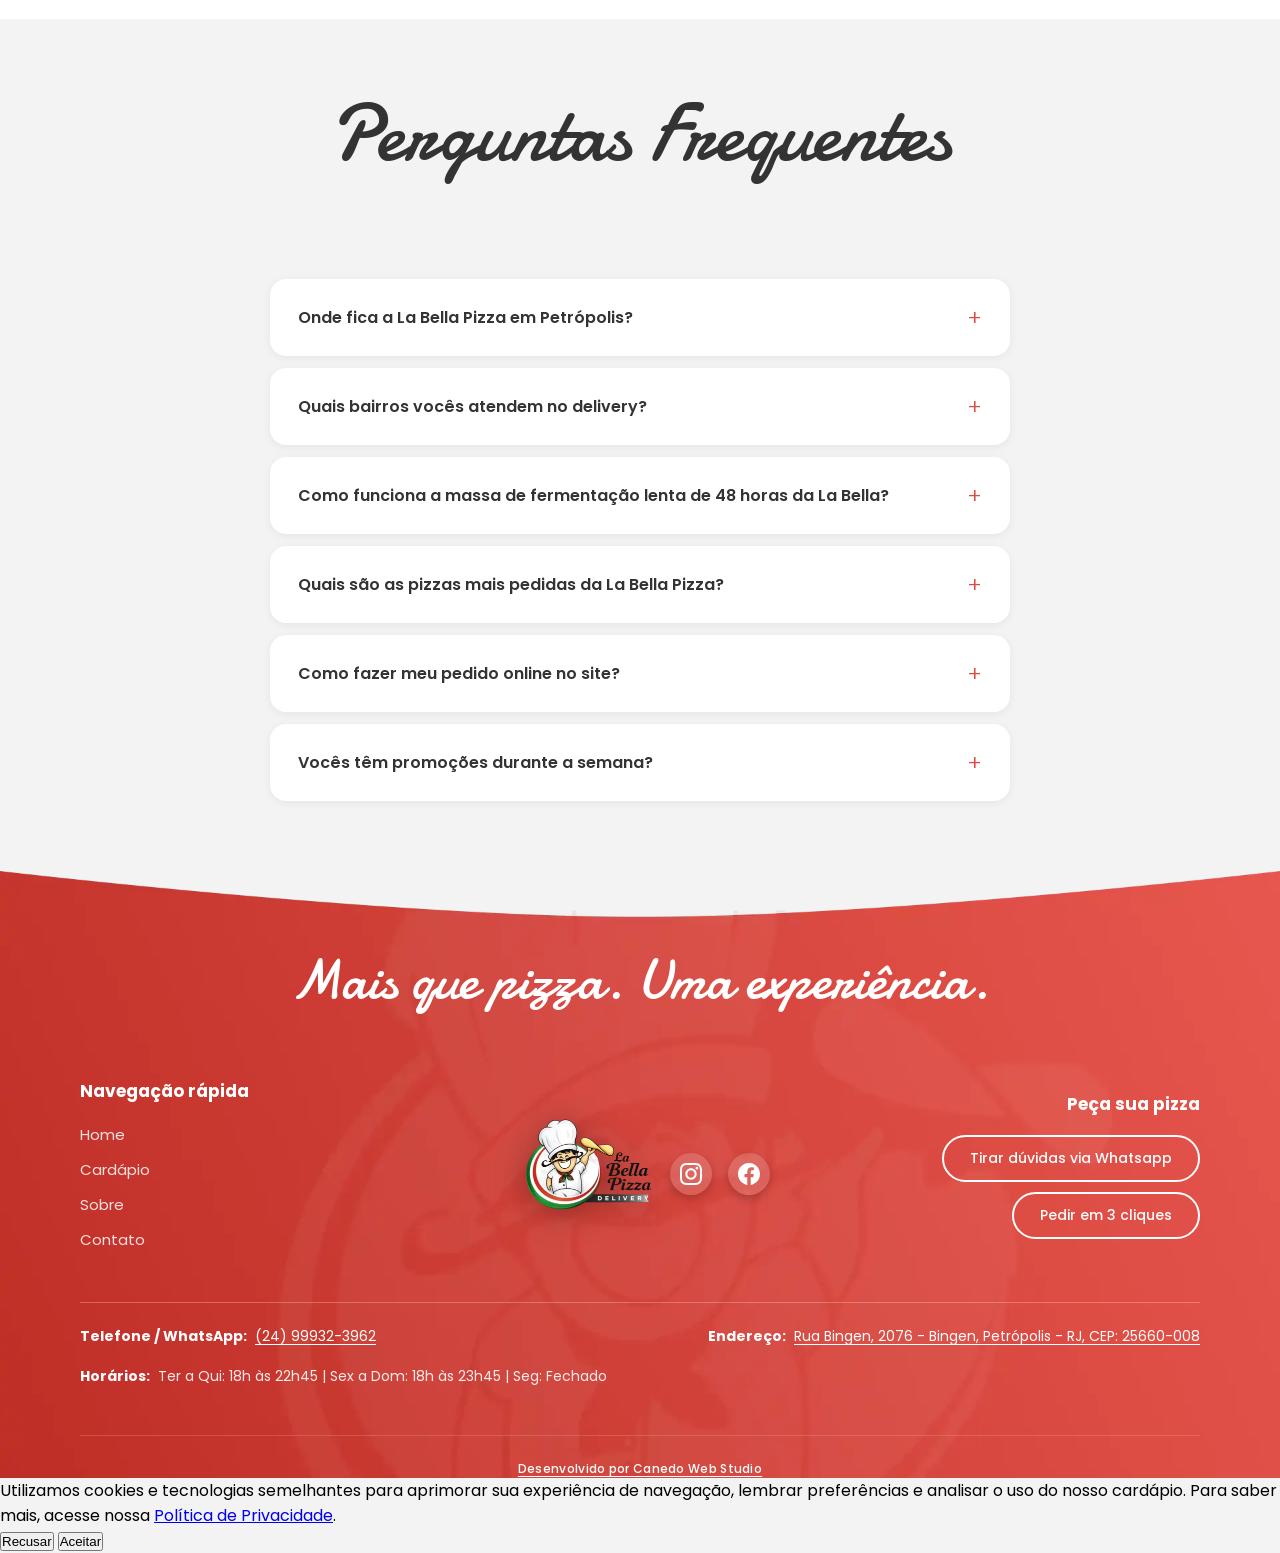
==== commit dea689a7: "ga4" ====
--- a/index.html
+++ b/index.html
@@ -4,6 +4,16 @@
 <head>
     <meta charset="UTF-8">
     <meta name="viewport" content="width=device-width, initial-scale=1.0">
+
+    <!-- Google tag (gtag.js) -->
+    <script async src="https://www.googletagmanager.com/gtag/js?id=G-YB0XWB4P99"></script>
+    <script>
+      window.dataLayer = window.dataLayer || [];
+      function gtag(){dataLayer.push(arguments);}
+      gtag('js', new Date());
+
+      gtag('config', 'G-YB0XWB4P99');
+    </script>
     <title>La Bella Pizza Petrópolis | Pizzaria Artesanal no Bingen & Delivery</title>
     <meta name="description"
         content="Pizzas artesanais com massa de fermentação lenta 48h, ingredientes italianos nobres e entrega rápida em toda Petrópolis. PEÇA ONLINE!">
@@ -168,15 +178,15 @@
                         <h3 class="features-title">Experiência de Sabor</h3>
                         <div class="features-grid">
                             <div class="feature-item">
-                                <img src="assets/img/icone-picante.svg" alt="Ícone Toque Picante" class="feature-icon">
+                                <img src="assets/img/icone-picante.svg" alt="Ícone Toque Picante" width="24" height="24" loading="lazy" decoding="async" class="feature-icon">
                                 <span>Levemente<br>picante</span>
                             </div>
                             <div class="feature-item">
-                                <img src="assets/img/icone-muito-recheio.svg" alt="Ícone Muito Recheio" class="feature-icon">
+                                <img src="assets/img/icone-muito-recheio.svg" alt="Ícone Muito Recheio" width="24" height="24" loading="lazy" decoding="async" class="feature-icon">
                                 <span>Recheio farto<br>& artesanal</span>
                             </div>
                             <div class="feature-item wine-item" style="grid-column: 1 / -1; justify-self: center;">
-                                <img src="assets/img/icone-vinho.svg" alt="Ícone Combina com Vinho" class="feature-icon wine-icon">
+                                <img src="assets/img/icone-vinho.svg" alt="Ícone Combina com Vinho" width="24" height="24" loading="lazy" decoding="async" class="feature-icon wine-icon">
                                 <span>Combina com<br>Vinho Tinto</span>
                             </div>
                         </div>
@@ -186,15 +196,15 @@
                         <h3 class="features-title">Ingredientes Principais</h3>
                         <div class="features-grid">
                             <div class="feature-item">
-                                <img src="assets/img/icone-mozzarela.svg" alt="Ícone Queijo Mozzarela" class="feature-icon">
+                                <img src="assets/img/icone-mozzarela.svg" alt="Ícone Queijo Mozzarela" width="24" height="24" loading="lazy" decoding="async" class="feature-icon">
                                 <span>Mozzarela</span>
                             </div>
                             <div class="feature-item">
-                                <img src="assets/img/icone-calabresa.svg" alt="Ícone Calabresa artesanal" class="feature-icon">
+                                <img src="assets/img/icone-calabresa.svg" alt="Ícone Calabresa artesanal" width="24" height="24" loading="lazy" decoding="async" class="feature-icon">
                                 <span>Calabresa</span>
                             </div>
                             <div class="feature-item sauce-item" style="grid-column: 1 / -1; justify-self: center;">
-                                <img src="assets/img/icone-molho-tomate.svg" alt="Ícone Molho de Tomate Pelati" class="feature-icon sauce-icon">
+                                <img src="assets/img/icone-molho-tomate.svg" alt="Ícone Molho de Tomate Pelati" width="24" height="24" loading="lazy" decoding="async" class="feature-icon sauce-icon">
                                 <span>Molho de<br>Tomate</span>
                             </div>
                         </div>
@@ -251,8 +261,8 @@
                         <!-- Card 1: Verde -->
                         <div class="card card-green">
                             <div class="card-img-wrapper">
-                                <img src="assets/img/pizzas/pizza-calabresa.webp"
-                                    srcset="assets/img/pizzas/pizza-calabresa-mob.webp 360w, assets/img/pizzas/pizza-calabresa.webp 706w"
+                                <img src="assets/img/pizzas/pizza-chocolate-morango.webp"
+                                    srcset="assets/img/pizzas/pizza-chocolate-morango-mob.webp 360w, assets/img/pizzas/pizza-chocolate-morango.webp 706w"
                                     sizes="(max-width: 768px) 140px, 200px"
                                     alt="Pizzas Doces artesanais" class="card-pizza-img" width="140" height="93" loading="lazy" decoding="async">
                             </div>
@@ -698,133 +708,133 @@
                 <div class="instagram-carousel-track">
                     <!-- Set 1 -->
                     <a href="https://www.instagram.com/labellapizzapetropolis/" target="_blank" rel="noopener noreferrer" class="instagram-card" aria-label="Ver foto no Instagram da La Bella Pizza">
-                        <img src="assets/img/instagram/insta-1.webp" srcset="assets/img/instagram/insta-1-mob.webp 320w, assets/img/instagram/insta-1.webp 600w" sizes="(max-width: 768px) 260px, 320px" alt="Momento La Bella Pizza Petrópolis" class="instagram-card-img" loading="lazy">
-                        <div class="instagram-card-overlay">
-                            <svg class="instagram-card-icon" viewBox="0 0 24 24" fill="currentColor"><path d="M12 2.163c3.204 0 3.584.012 4.85.07 3.252.148 4.771 1.691 4.919 4.919.058 1.265.069 1.645.069 4.849 0 3.205-.012 3.584-.069 4.849-.149 3.225-1.664 4.771-4.919 4.919-1.266.058-1.644.07-4.85.07-3.204 0-3.584-.012-4.849-.07-3.26-.149-4.771-1.699-4.919-4.92-.058-1.265-.07-1.644-.07-4.849 0-3.204.013-3.583.07-4.849.149-3.227 1.664-4.771 4.919-4.919 1.266-.057 1.645-.069 4.849-.069zm0-2.163c-3.259 0-3.667.014-4.947.072-4.358.2-6.78 2.618-6.98 6.98-.059 1.281-.073 1.689-.073 4.948 0 3.259.014 3.668.072 4.948.2 4.358 2.618 6.78 6.98 6.98 1.281.058 1.689.072 4.948.072 3.259 0 3.668-.014 4.948-.072 4.354-.2 6.782-2.618 6.979-6.98.059-1.28.073-1.689.073-4.948 0-3.259-.014-3.667-.072-4.947-.196-4.354-2.617-6.78-6.979-6.98-1.281-.059-1.69-.073-4.949-.073zm0 5.838c-3.403 0-6.162 2.759-6.162 6.162s2.759 6.163 6.162 6.163 6.162-2.759 6.162-6.163c0-3.403-2.759-6.162-6.162-6.162zm0 10.162c-2.209 0-4-1.79-4-4 0-2.209 1.791-4 4-4s4 1.791 4 4c0 2.21-1.791 4-4 4zm6.406-11.845c-.796 0-1.441.645-1.441 1.44s.645 1.44 1.441 1.44c.795 0 1.439-.645 1.439-1.44s-.644-1.44-1.439-1.44z"/></svg>
-                            <span>Ver no Instagram</span>
-                        </div>
-                    </a>
-                    <a href="https://www.instagram.com/labellapizzapetropolis/" target="_blank" rel="noopener noreferrer" class="instagram-card" aria-label="Ver foto no Instagram da La Bella Pizza">
-                        <img src="assets/img/instagram/insta-2.webp" srcset="assets/img/instagram/insta-2-mob.webp 320w, assets/img/instagram/insta-2.webp 600w" sizes="(max-width: 768px) 260px, 320px" alt="Momento La Bella Pizza Petrópolis" class="instagram-card-img" loading="lazy">
-                        <div class="instagram-card-overlay">
-                            <svg class="instagram-card-icon" viewBox="0 0 24 24" fill="currentColor"><path d="M12 2.163c3.204 0 3.584.012 4.85.07 3.252.148 4.771 1.691 4.919 4.919.058 1.265.069 1.645.069 4.849 0 3.205-.012 3.584-.069 4.849-.149 3.225-1.664 4.771-4.919 4.919-1.266.058-1.644.07-4.85.07-3.204 0-3.584-.012-4.849-.07-3.26-.149-4.771-1.699-4.919-4.92-.058-1.265-.07-1.644-.07-4.849 0-3.204.013-3.583.07-4.849.149-3.227 1.664-4.771 4.919-4.919 1.266-.057 1.645-.069 4.849-.069zm0-2.163c-3.259 0-3.667.014-4.947.072-4.358.2-6.78 2.618-6.98 6.98-.059 1.281-.073 1.689-.073 4.948 0 3.259.014 3.668.072 4.948.2 4.358 2.618 6.78 6.98 6.98 1.281.058 1.689.072 4.948.072 3.259 0 3.668-.014 4.948-.072 4.354-.2 6.782-2.618 6.979-6.98.059-1.28.073-1.689.073-4.948 0-3.259-.014-3.667-.072-4.947-.196-4.354-2.617-6.78-6.979-6.98-1.281-.059-1.69-.073-4.949-.073zm0 5.838c-3.403 0-6.162 2.759-6.162 6.162s2.759 6.163 6.162 6.163 6.162-2.759 6.162-6.163c0-3.403-2.759-6.162-6.162-6.162zm0 10.162c-2.209 0-4-1.79-4-4 0-2.209 1.791-4 4-4s4 1.791 4 4c0 2.21-1.791 4-4 4zm6.406-11.845c-.796 0-1.441.645-1.441 1.44s.645 1.44 1.441 1.44c.795 0 1.439-.645 1.439-1.44s-.644-1.44-1.439-1.44z"/></svg>
-                            <span>Ver no Instagram</span>
-                        </div>
-                    </a>
-                    <a href="https://www.instagram.com/labellapizzapetropolis/" target="_blank" rel="noopener noreferrer" class="instagram-card" aria-label="Ver foto no Instagram da La Bella Pizza">
-                        <img src="assets/img/instagram/insta-3.webp" srcset="assets/img/instagram/insta-3-mob.webp 320w, assets/img/instagram/insta-3.webp 600w" sizes="(max-width: 768px) 260px, 320px" alt="Momento La Bella Pizza Petrópolis" class="instagram-card-img" loading="lazy">
-                        <div class="instagram-card-overlay">
-                            <svg class="instagram-card-icon" viewBox="0 0 24 24" fill="currentColor"><path d="M12 2.163c3.204 0 3.584.012 4.85.07 3.252.148 4.771 1.691 4.919 4.919.058 1.265.069 1.645.069 4.849 0 3.205-.012 3.584-.069 4.849-.149 3.225-1.664 4.771-4.919 4.919-1.266.058-1.644.07-4.85.07-3.204 0-3.584-.012-4.849-.07-3.26-.149-4.771-1.699-4.919-4.92-.058-1.265-.07-1.644-.07-4.849 0-3.204.013-3.583.07-4.849.149-3.227 1.664-4.771 4.919-4.919 1.266-.057 1.645-.069 4.849-.069zm0-2.163c-3.259 0-3.667.014-4.947.072-4.358.2-6.78 2.618-6.98 6.98-.059 1.281-.073 1.689-.073 4.948 0 3.259.014 3.668.072 4.948.2 4.358 2.618 6.78 6.98 6.98 1.281.058 1.689.072 4.948.072 3.259 0 3.668-.014 4.948-.072 4.354-.2 6.782-2.618 6.979-6.98.059-1.28.073-1.689.073-4.948 0-3.259-.014-3.667-.072-4.947-.196-4.354-2.617-6.78-6.979-6.98-1.281-.059-1.69-.073-4.949-.073zm0 5.838c-3.403 0-6.162 2.759-6.162 6.162s2.759 6.163 6.162 6.163 6.162-2.759 6.162-6.163c0-3.403-2.759-6.162-6.162-6.162zm0 10.162c-2.209 0-4-1.79-4-4 0-2.209 1.791-4 4-4s4 1.791 4 4c0 2.21-1.791 4-4 4zm6.406-11.845c-.796 0-1.441.645-1.441 1.44s.645 1.44 1.441 1.44c.795 0 1.439-.645 1.439-1.44s-.644-1.44-1.439-1.44z"/></svg>
-                            <span>Ver no Instagram</span>
-                        </div>
-                    </a>
-                    <a href="https://www.instagram.com/labellapizzapetropolis/" target="_blank" rel="noopener noreferrer" class="instagram-card" aria-label="Ver foto no Instagram da La Bella Pizza">
-                        <img src="assets/img/instagram/insta-4.webp" srcset="assets/img/instagram/insta-4-mob.webp 320w, assets/img/instagram/insta-4.webp 600w" sizes="(max-width: 768px) 260px, 320px" alt="Momento La Bella Pizza Petrópolis" class="instagram-card-img" loading="lazy">
-                        <div class="instagram-card-overlay">
-                            <svg class="instagram-card-icon" viewBox="0 0 24 24" fill="currentColor"><path d="M12 2.163c3.204 0 3.584.012 4.85.07 3.252.148 4.771 1.691 4.919 4.919.058 1.265.069 1.645.069 4.849 0 3.205-.012 3.584-.069 4.849-.149 3.225-1.664 4.771-4.919 4.919-1.266.058-1.644.07-4.85.07-3.204 0-3.584-.012-4.849-.07-3.26-.149-4.771-1.699-4.919-4.92-.058-1.265-.07-1.644-.07-4.849 0-3.204.013-3.583.07-4.849.149-3.227 1.664-4.771 4.919-4.919 1.266-.057 1.645-.069 4.849-.069zm0-2.163c-3.259 0-3.667.014-4.947.072-4.358.2-6.78 2.618-6.98 6.98-.059 1.281-.073 1.689-.073 4.948 0 3.259.014 3.668.072 4.948.2 4.358 2.618 6.78 6.98 6.98 1.281.058 1.689.072 4.948.072 3.259 0 3.668-.014 4.948-.072 4.354-.2 6.782-2.618 6.979-6.98.059-1.28.073-1.689.073-4.948 0-3.259-.014-3.667-.072-4.947-.196-4.354-2.617-6.78-6.979-6.98-1.281-.059-1.69-.073-4.949-.073zm0 5.838c-3.403 0-6.162 2.759-6.162 6.162s2.759 6.163 6.162 6.163 6.162-2.759 6.162-6.163c0-3.403-2.759-6.162-6.162-6.162zm0 10.162c-2.209 0-4-1.79-4-4 0-2.209 1.791-4 4-4s4 1.791 4 4c0 2.21-1.791 4-4 4zm6.406-11.845c-.796 0-1.441.645-1.441 1.44s.645 1.44 1.441 1.44c.795 0 1.439-.645 1.439-1.44s-.644-1.44-1.439-1.44z"/></svg>
-                            <span>Ver no Instagram</span>
-                        </div>
-                    </a>
-                    <a href="https://www.instagram.com/labellapizzapetropolis/" target="_blank" rel="noopener noreferrer" class="instagram-card" aria-label="Ver foto no Instagram da La Bella Pizza">
-                        <img src="assets/img/instagram/insta-5.webp" srcset="assets/img/instagram/insta-5-mob.webp 320w, assets/img/instagram/insta-5.webp 600w" sizes="(max-width: 768px) 260px, 320px" alt="Momento La Bella Pizza Petrópolis" class="instagram-card-img" loading="lazy">
-                        <div class="instagram-card-overlay">
-                            <svg class="instagram-card-icon" viewBox="0 0 24 24" fill="currentColor"><path d="M12 2.163c3.204 0 3.584.012 4.85.07 3.252.148 4.771 1.691 4.919 4.919.058 1.265.069 1.645.069 4.849 0 3.205-.012 3.584-.069 4.849-.149 3.225-1.664 4.771-4.919 4.919-1.266.058-1.644.07-4.85.07-3.204 0-3.584-.012-4.849-.07-3.26-.149-4.771-1.699-4.919-4.92-.058-1.265-.07-1.644-.07-4.849 0-3.204.013-3.583.07-4.849.149-3.227 1.664-4.771 4.919-4.919 1.266-.057 1.645-.069 4.849-.069zm0-2.163c-3.259 0-3.667.014-4.947.072-4.358.2-6.78 2.618-6.98 6.98-.059 1.281-.073 1.689-.073 4.948 0 3.259.014 3.668.072 4.948.2 4.358 2.618 6.78 6.98 6.98 1.281.058 1.689.072 4.948.072 3.259 0 3.668-.014 4.948-.072 4.354-.2 6.782-2.618 6.979-6.98.059-1.28.073-1.689.073-4.948 0-3.259-.014-3.667-.072-4.947-.196-4.354-2.617-6.78-6.979-6.98-1.281-.059-1.69-.073-4.949-.073zm0 5.838c-3.403 0-6.162 2.759-6.162 6.162s2.759 6.163 6.162 6.163 6.162-2.759 6.162-6.163c0-3.403-2.759-6.162-6.162-6.162zm0 10.162c-2.209 0-4-1.79-4-4 0-2.209 1.791-4 4-4s4 1.791 4 4c0 2.21-1.791 4-4 4zm6.406-11.845c-.796 0-1.441.645-1.441 1.44s.645 1.44 1.441 1.44c.795 0 1.439-.645 1.439-1.44s-.644-1.44-1.439-1.44z"/></svg>
-                            <span>Ver no Instagram</span>
-                        </div>
-                    </a>
-                    <a href="https://www.instagram.com/labellapizzapetropolis/" target="_blank" rel="noopener noreferrer" class="instagram-card" aria-label="Ver foto no Instagram da La Bella Pizza">
-                        <img src="assets/img/instagram/insta-6.webp" srcset="assets/img/instagram/insta-6-mob.webp 320w, assets/img/instagram/insta-6.webp 600w" sizes="(max-width: 768px) 260px, 320px" alt="Momento La Bella Pizza Petrópolis" class="instagram-card-img" loading="lazy">
-                        <div class="instagram-card-overlay">
-                            <svg class="instagram-card-icon" viewBox="0 0 24 24" fill="currentColor"><path d="M12 2.163c3.204 0 3.584.012 4.85.07 3.252.148 4.771 1.691 4.919 4.919.058 1.265.069 1.645.069 4.849 0 3.205-.012 3.584-.069 4.849-.149 3.225-1.664 4.771-4.919 4.919-1.266.058-1.644.07-4.85.07-3.204 0-3.584-.012-4.849-.07-3.26-.149-4.771-1.699-4.919-4.92-.058-1.265-.07-1.644-.07-4.849 0-3.204.013-3.583.07-4.849.149-3.227 1.664-4.771 4.919-4.919 1.266-.057 1.645-.069 4.849-.069zm0-2.163c-3.259 0-3.667.014-4.947.072-4.358.2-6.78 2.618-6.98 6.98-.059 1.281-.073 1.689-.073 4.948 0 3.259.014 3.668.072 4.948.2 4.358 2.618 6.78 6.98 6.98 1.281.058 1.689.072 4.948.072 3.259 0 3.668-.014 4.948-.072 4.354-.2 6.782-2.618 6.979-6.98.059-1.28.073-1.689.073-4.948 0-3.259-.014-3.667-.072-4.947-.196-4.354-2.617-6.78-6.979-6.98-1.281-.059-1.69-.073-4.949-.073zm0 5.838c-3.403 0-6.162 2.759-6.162 6.162s2.759 6.163 6.162 6.163 6.162-2.759 6.162-6.163c0-3.403-2.759-6.162-6.162-6.162zm0 10.162c-2.209 0-4-1.79-4-4 0-2.209 1.791-4 4-4s4 1.791 4 4c0 2.21-1.791 4-4 4zm6.406-11.845c-.796 0-1.441.645-1.441 1.44s.645 1.44 1.441 1.44c.795 0 1.439-.645 1.439-1.44s-.644-1.44-1.439-1.44z"/></svg>
-                            <span>Ver no Instagram</span>
-                        </div>
-                    </a>
-                    <a href="https://www.instagram.com/labellapizzapetropolis/" target="_blank" rel="noopener noreferrer" class="instagram-card" aria-label="Ver foto no Instagram da La Bella Pizza">
-                        <img src="assets/img/instagram/insta-7.webp" srcset="assets/img/instagram/insta-7-mob.webp 320w, assets/img/instagram/insta-7.webp 600w" sizes="(max-width: 768px) 260px, 320px" alt="Momento La Bella Pizza Petrópolis" class="instagram-card-img" loading="lazy">
-                        <div class="instagram-card-overlay">
-                            <svg class="instagram-card-icon" viewBox="0 0 24 24" fill="currentColor"><path d="M12 2.163c3.204 0 3.584.012 4.85.07 3.252.148 4.771 1.691 4.919 4.919.058 1.265.069 1.645.069 4.849 0 3.205-.012 3.584-.069 4.849-.149 3.225-1.664 4.771-4.919 4.919-1.266.058-1.644.07-4.85.07-3.204 0-3.584-.012-4.849-.07-3.26-.149-4.771-1.699-4.919-4.92-.058-1.265-.07-1.644-.07-4.849 0-3.204.013-3.583.07-4.849.149-3.227 1.664-4.771 4.919-4.919 1.266-.057 1.645-.069 4.849-.069zm0-2.163c-3.259 0-3.667.014-4.947.072-4.358.2-6.78 2.618-6.98 6.98-.059 1.281-.073 1.689-.073 4.948 0 3.259.014 3.668.072 4.948.2 4.358 2.618 6.78 6.98 6.98 1.281.058 1.689.072 4.948.072 3.259 0 3.668-.014 4.948-.072 4.354-.2 6.782-2.618 6.979-6.98.059-1.28.073-1.689.073-4.948 0-3.259-.014-3.667-.072-4.947-.196-4.354-2.617-6.78-6.979-6.98-1.281-.059-1.69-.073-4.949-.073zm0 5.838c-3.403 0-6.162 2.759-6.162 6.162s2.759 6.163 6.162 6.163 6.162-2.759 6.162-6.163c0-3.403-2.759-6.162-6.162-6.162zm0 10.162c-2.209 0-4-1.79-4-4 0-2.209 1.791-4 4-4s4 1.791 4 4c0 2.21-1.791 4-4 4zm6.406-11.845c-.796 0-1.441.645-1.441 1.44s.645 1.44 1.441 1.44c.795 0 1.439-.645 1.439-1.44s-.644-1.44-1.439-1.44z"/></svg>
-                            <span>Ver no Instagram</span>
-                        </div>
-                    </a>
-                    <a href="https://www.instagram.com/labellapizzapetropolis/" target="_blank" rel="noopener noreferrer" class="instagram-card" aria-label="Ver foto no Instagram da La Bella Pizza">
-                        <img src="assets/img/instagram/insta-8.webp" srcset="assets/img/instagram/insta-8-mob.webp 320w, assets/img/instagram/insta-8.webp 600w" sizes="(max-width: 768px) 260px, 320px" alt="Momento La Bella Pizza Petrópolis" class="instagram-card-img" loading="lazy">
-                        <div class="instagram-card-overlay">
-                            <svg class="instagram-card-icon" viewBox="0 0 24 24" fill="currentColor"><path d="M12 2.163c3.204 0 3.584.012 4.85.07 3.252.148 4.771 1.691 4.919 4.919.058 1.265.069 1.645.069 4.849 0 3.205-.012 3.584-.069 4.849-.149 3.225-1.664 4.771-4.919 4.919-1.266.058-1.644.07-4.85.07-3.204 0-3.584-.012-4.849-.07-3.26-.149-4.771-1.699-4.919-4.92-.058-1.265-.07-1.644-.07-4.849 0-3.204.013-3.583.07-4.849.149-3.227 1.664-4.771 4.919-4.919 1.266-.057 1.645-.069 4.849-.069zm0-2.163c-3.259 0-3.667.014-4.947.072-4.358.2-6.78 2.618-6.98 6.98-.059 1.281-.073 1.689-.073 4.948 0 3.259.014 3.668.072 4.948.2 4.358 2.618 6.78 6.98 6.98 1.281.058 1.689.072 4.948.072 3.259 0 3.668-.014 4.948-.072 4.354-.2 6.782-2.618 6.979-6.98.059-1.28.073-1.689.073-4.948 0-3.259-.014-3.667-.072-4.947-.196-4.354-2.617-6.78-6.979-6.98-1.281-.059-1.69-.073-4.949-.073zm0 5.838c-3.403 0-6.162 2.759-6.162 6.162s2.759 6.163 6.162 6.163 6.162-2.759 6.162-6.163c0-3.403-2.759-6.162-6.162-6.162zm0 10.162c-2.209 0-4-1.79-4-4 0-2.209 1.791-4 4-4s4 1.791 4 4c0 2.21-1.791 4-4 4zm6.406-11.845c-.796 0-1.441.645-1.441 1.44s.645 1.44 1.441 1.44c.795 0 1.439-.645 1.439-1.44s-.644-1.44-1.439-1.44z"/></svg>
-                            <span>Ver no Instagram</span>
-                        </div>
-                    </a>
-                    <a href="https://www.instagram.com/labellapizzapetropolis/" target="_blank" rel="noopener noreferrer" class="instagram-card" aria-label="Ver foto no Instagram da La Bella Pizza">
-                        <img src="assets/img/instagram/insta-9.webp" srcset="assets/img/instagram/insta-9-mob.webp 320w, assets/img/instagram/insta-9.webp 600w" sizes="(max-width: 768px) 260px, 320px" alt="Momento La Bella Pizza Petrópolis" class="instagram-card-img" loading="lazy">
-                        <div class="instagram-card-overlay">
-                            <svg class="instagram-card-icon" viewBox="0 0 24 24" fill="currentColor"><path d="M12 2.163c3.204 0 3.584.012 4.85.07 3.252.148 4.771 1.691 4.919 4.919.058 1.265.069 1.645.069 4.849 0 3.205-.012 3.584-.069 4.849-.149 3.225-1.664 4.771-4.919 4.919-1.266.058-1.644.07-4.85.07-3.204 0-3.584-.012-4.849-.07-3.26-.149-4.771-1.699-4.919-4.92-.058-1.265-.07-1.644-.07-4.849 0-3.204.013-3.583.07-4.849.149-3.227 1.664-4.771 4.919-4.919 1.266-.057 1.645-.069 4.849-.069zm0-2.163c-3.259 0-3.667.014-4.947.072-4.358.2-6.78 2.618-6.98 6.98-.059 1.281-.073 1.689-.073 4.948 0 3.259.014 3.668.072 4.948.2 4.358 2.618 6.78 6.98 6.98 1.281.058 1.689.072 4.948.072 3.259 0 3.668-.014 4.948-.072 4.354-.2 6.782-2.618 6.979-6.98.059-1.28.073-1.689.073-4.948 0-3.259-.014-3.667-.072-4.947-.196-4.354-2.617-6.78-6.979-6.98-1.281-.059-1.69-.073-4.949-.073zm0 5.838c-3.403 0-6.162 2.759-6.162 6.162s2.759 6.163 6.162 6.163 6.162-2.759 6.162-6.163c0-3.403-2.759-6.162-6.162-6.162zm0 10.162c-2.209 0-4-1.79-4-4 0-2.209 1.791-4 4-4s4 1.791 4 4c0 2.21-1.791 4-4 4zm6.406-11.845c-.796 0-1.441.645-1.441 1.44s.645 1.44 1.441 1.44c.795 0 1.439-.645 1.439-1.44s-.644-1.44-1.439-1.44z"/></svg>
-                            <span>Ver no Instagram</span>
-                        </div>
-                    </a>
-                    <a href="https://www.instagram.com/labellapizzapetropolis/" target="_blank" rel="noopener noreferrer" class="instagram-card" aria-label="Ver foto no Instagram da La Bella Pizza">
-                        <img src="assets/img/instagram/insta-10.webp" srcset="assets/img/instagram/insta-10-mob.webp 320w, assets/img/instagram/insta-10.webp 600w" sizes="(max-width: 768px) 260px, 320px" alt="Momento La Bella Pizza Petrópolis" class="instagram-card-img" loading="lazy">
-                        <div class="instagram-card-overlay">
-                            <svg class="instagram-card-icon" viewBox="0 0 24 24" fill="currentColor"><path d="M12 2.163c3.204 0 3.584.012 4.85.07 3.252.148 4.771 1.691 4.919 4.919.058 1.265.069 1.645.069 4.849 0 3.205-.012 3.584-.069 4.849-.149 3.225-1.664 4.771-4.919 4.919-1.266.058-1.644.07-4.85.07-3.204 0-3.584-.012-4.849-.07-3.26-.149-4.771-1.699-4.919-4.92-.058-1.265-.07-1.644-.07-4.849 0-3.204.013-3.583.07-4.849.149-3.227 1.664-4.771 4.919-4.919 1.266-.057 1.645-.069 4.849-.069zm0-2.163c-3.259 0-3.667.014-4.947.072-4.358.2-6.78 2.618-6.98 6.98-.059 1.281-.073 1.689-.073 4.948 0 3.259.014 3.668.072 4.948.2 4.358 2.618 6.78 6.98 6.98 1.281.058 1.689.072 4.948.072 3.259 0 3.668-.014 4.948-.072 4.354-.2 6.782-2.618 6.979-6.98.059-1.28.073-1.689.073-4.948 0-3.259-.014-3.667-.072-4.947-.196-4.354-2.617-6.78-6.979-6.98-1.281-.059-1.69-.073-4.949-.073zm0 5.838c-3.403 0-6.162 2.759-6.162 6.162s2.759 6.163 6.162 6.163 6.162-2.759 6.162-6.163c0-3.403-2.759-6.162-6.162-6.162zm0 10.162c-2.209 0-4-1.79-4-4 0-2.209 1.791-4 4-4s4 1.791 4 4c0 2.21-1.791 4-4 4zm6.406-11.845c-.796 0-1.441.645-1.441 1.44s.645 1.44 1.441 1.44c.795 0 1.439-.645 1.439-1.44s-.644-1.44-1.439-1.44z"/></svg>
-                            <span>Ver no Instagram</span>
-                        </div>
-                    </a>
-                    <a href="https://www.instagram.com/labellapizzapetropolis/" target="_blank" rel="noopener noreferrer" class="instagram-card" aria-label="Ver foto no Instagram da La Bella Pizza">
-                        <img src="assets/img/instagram/insta-11.webp" srcset="assets/img/instagram/insta-11-mob.webp 320w, assets/img/instagram/insta-11.webp 600w" sizes="(max-width: 768px) 260px, 320px" alt="Momento La Bella Pizza Petrópolis" class="instagram-card-img" loading="lazy">
-                        <div class="instagram-card-overlay">
-                            <svg class="instagram-card-icon" viewBox="0 0 24 24" fill="currentColor"><path d="M12 2.163c3.204 0 3.584.012 4.85.07 3.252.148 4.771 1.691 4.919 4.919.058 1.265.069 1.645.069 4.849 0 3.205-.012 3.584-.069 4.849-.149 3.225-1.664 4.771-4.919 4.919-1.266.058-1.644.07-4.85.07-3.204 0-3.584-.012-4.849-.07-3.26-.149-4.771-1.699-4.919-4.92-.058-1.265-.07-1.644-.07-4.849 0-3.204.013-3.583.07-4.849.149-3.227 1.664-4.771 4.919-4.919 1.266-.057 1.645-.069 4.849-.069zm0-2.163c-3.259 0-3.667.014-4.947.072-4.358.2-6.78 2.618-6.98 6.98-.059 1.281-.073 1.689-.073 4.948 0 3.259.014 3.668.072 4.948.2 4.358 2.618 6.78 6.98 6.98 1.281.058 1.689.072 4.948.072 3.259 0 3.668-.014 4.948-.072 4.354-.2 6.782-2.618 6.979-6.98.059-1.28.073-1.689.073-4.948 0-3.259-.014-3.667-.072-4.947-.196-4.354-2.617-6.78-6.979-6.98-1.281-.059-1.69-.073-4.949-.073zm0 5.838c-3.403 0-6.162 2.759-6.162 6.162s2.759 6.163 6.162 6.163 6.162-2.759 6.162-6.163c0-3.403-2.759-6.162-6.162-6.162zm0 10.162c-2.209 0-4-1.79-4-4 0-2.209 1.791-4 4-4s4 1.791 4 4c0 2.21-1.791 4-4 4zm6.406-11.845c-.796 0-1.441.645-1.441 1.44s.645 1.44 1.441 1.44c.795 0 1.439-.645 1.439-1.44s-.644-1.44-1.439-1.44z"/></svg>
-                            <span>Ver no Instagram</span>
-                        </div>
-                    </a>
-                    <a href="https://www.instagram.com/labellapizzapetropolis/" target="_blank" rel="noopener noreferrer" class="instagram-card" aria-label="Ver foto no Instagram da La Bella Pizza">
-                        <img src="assets/img/instagram/insta-12.webp" srcset="assets/img/instagram/insta-12-mob.webp 320w, assets/img/instagram/insta-12.webp 600w" sizes="(max-width: 768px) 260px, 320px" alt="Momento La Bella Pizza Petrópolis" class="instagram-card-img" loading="lazy">
-                        <div class="instagram-card-overlay">
-                            <svg class="instagram-card-icon" viewBox="0 0 24 24" fill="currentColor"><path d="M12 2.163c3.204 0 3.584.012 4.85.07 3.252.148 4.771 1.691 4.919 4.919.058 1.265.069 1.645.069 4.849 0 3.205-.012 3.584-.069 4.849-.149 3.225-1.664 4.771-4.919 4.919-1.266.058-1.644.07-4.85.07-3.204 0-3.584-.012-4.849-.07-3.26-.149-4.771-1.699-4.919-4.92-.058-1.265-.07-1.644-.07-4.849 0-3.204.013-3.583.07-4.849.149-3.227 1.664-4.771 4.919-4.919 1.266-.057 1.645-.069 4.849-.069zm0-2.163c-3.259 0-3.667.014-4.947.072-4.358.2-6.78 2.618-6.98 6.98-.059 1.281-.073 1.689-.073 4.948 0 3.259.014 3.668.072 4.948.2 4.358 2.618 6.78 6.98 6.98 1.281.058 1.689.072 4.948.072 3.259 0 3.668-.014 4.948-.072 4.354-.2 6.782-2.618 6.979-6.98.059-1.28.073-1.689.073-4.948 0-3.259-.014-3.667-.072-4.947-.196-4.354-2.617-6.78-6.979-6.98-1.281-.059-1.69-.073-4.949-.073zm0 5.838c-3.403 0-6.162 2.759-6.162 6.162s2.759 6.163 6.162 6.163 6.162-2.759 6.162-6.163c0-3.403-2.759-6.162-6.162-6.162zm0 10.162c-2.209 0-4-1.79-4-4 0-2.209 1.791-4 4-4s4 1.791 4 4c0 2.21-1.791 4-4 4zm6.406-11.845c-.796 0-1.441.645-1.441 1.44s.645 1.44 1.441 1.44c.795 0 1.439-.645 1.439-1.44s-.644-1.44-1.439-1.44z"/></svg>
-                            <span>Ver no Instagram</span>
-                        </div>
-                    </a>
-                    <a href="https://www.instagram.com/labellapizzapetropolis/" target="_blank" rel="noopener noreferrer" class="instagram-card" aria-label="Ver foto no Instagram da La Bella Pizza">
-                        <img src="assets/img/instagram/insta-13.webp" srcset="assets/img/instagram/insta-13-mob.webp 320w, assets/img/instagram/insta-13.webp 600w" sizes="(max-width: 768px) 260px, 320px" alt="Momento La Bella Pizza Petrópolis" class="instagram-card-img" loading="lazy">
-                        <div class="instagram-card-overlay">
-                            <svg class="instagram-card-icon" viewBox="0 0 24 24" fill="currentColor"><path d="M12 2.163c3.204 0 3.584.012 4.85.07 3.252.148 4.771 1.691 4.919 4.919.058 1.265.069 1.645.069 4.849 0 3.205-.012 3.584-.069 4.849-.149 3.225-1.664 4.771-4.919 4.919-1.266.058-1.644.07-4.85.07-3.204 0-3.584-.012-4.849-.07-3.26-.149-4.771-1.699-4.919-4.92-.058-1.265-.07-1.644-.07-4.849 0-3.204.013-3.583.07-4.849.149-3.227 1.664-4.771 4.919-4.919 1.266-.057 1.645-.069 4.849-.069zm0-2.163c-3.259 0-3.667.014-4.947.072-4.358.2-6.78 2.618-6.98 6.98-.059 1.281-.073 1.689-.073 4.948 0 3.259.014 3.668.072 4.948.2 4.358 2.618 6.78 6.98 6.98 1.281.058 1.689.072 4.948.072 3.259 0 3.668-.014 4.948-.072 4.354-.2 6.782-2.618 6.979-6.98.059-1.28.073-1.689.073-4.948 0-3.259-.014-3.667-.072-4.947-.196-4.354-2.617-6.78-6.979-6.98-1.281-.059-1.69-.073-4.949-.073zm0 5.838c-3.403 0-6.162 2.759-6.162 6.162s2.759 6.163 6.162 6.163 6.162-2.759 6.162-6.163c0-3.403-2.759-6.162-6.162-6.162zm0 10.162c-2.209 0-4-1.79-4-4 0-2.209 1.791-4 4-4s4 1.791 4 4c0 2.21-1.791 4-4 4zm6.406-11.845c-.796 0-1.441.645-1.441 1.44s.645 1.44 1.441 1.44c.795 0 1.439-.645 1.439-1.44s-.644-1.44-1.439-1.44z"/></svg>
-                            <span>Ver no Instagram</span>
-                        </div>
-                    </a>
-                    <a href="https://www.instagram.com/labellapizzapetropolis/" target="_blank" rel="noopener noreferrer" class="instagram-card" aria-label="Ver foto no Instagram da La Bella Pizza">
-                        <img src="assets/img/instagram/insta-14.webp" srcset="assets/img/instagram/insta-14-mob.webp 320w, assets/img/instagram/insta-14.webp 600w" sizes="(max-width: 768px) 260px, 320px" alt="Momento La Bella Pizza Petrópolis" class="instagram-card-img" loading="lazy">
-                        <div class="instagram-card-overlay">
-                            <svg class="instagram-card-icon" viewBox="0 0 24 24" fill="currentColor"><path d="M12 2.163c3.204 0 3.584.012 4.85.07 3.252.148 4.771 1.691 4.919 4.919.058 1.265.069 1.645.069 4.849 0 3.205-.012 3.584-.069 4.849-.149 3.225-1.664 4.771-4.919 4.919-1.266.058-1.644.07-4.85.07-3.204 0-3.584-.012-4.849-.07-3.26-.149-4.771-1.699-4.919-4.92-.058-1.265-.07-1.644-.07-4.849 0-3.204.013-3.583.07-4.849.149-3.227 1.664-4.771 4.919-4.919 1.266-.057 1.645-.069 4.849-.069zm0-2.163c-3.259 0-3.667.014-4.947.072-4.358.2-6.78 2.618-6.98 6.98-.059 1.281-.073 1.689-.073 4.948 0 3.259.014 3.668.072 4.948.2 4.358 2.618 6.78 6.98 6.98 1.281.058 1.689.072 4.948.072 3.259 0 3.668-.014 4.948-.072 4.354-.2 6.782-2.618 6.979-6.98.059-1.28.073-1.689.073-4.948 0-3.259-.014-3.667-.072-4.947-.196-4.354-2.617-6.78-6.979-6.98-1.281-.059-1.69-.073-4.949-.073zm0 5.838c-3.403 0-6.162 2.759-6.162 6.162s2.759 6.163 6.162 6.163 6.162-2.759 6.162-6.163c0-3.403-2.759-6.162-6.162-6.162zm0 10.162c-2.209 0-4-1.79-4-4 0-2.209 1.791-4 4-4s4 1.791 4 4c0 2.21-1.791 4-4 4zm6.406-11.845c-.796 0-1.441.645-1.441 1.44s.645 1.44 1.441 1.44c.795 0 1.439-.645 1.439-1.44s-.644-1.44-1.439-1.44z"/></svg>
-                            <span>Ver no Instagram</span>
-                        </div>
-                    </a>
-                    <a href="https://www.instagram.com/labellapizzapetropolis/" target="_blank" rel="noopener noreferrer" class="instagram-card" aria-label="Ver foto no Instagram da La Bella Pizza">
-                        <img src="assets/img/instagram/insta-15.webp" srcset="assets/img/instagram/insta-15-mob.webp 320w, assets/img/instagram/insta-15.webp 600w" sizes="(max-width: 768px) 260px, 320px" alt="Momento La Bella Pizza Petrópolis" class="instagram-card-img" loading="lazy">
-                        <div class="instagram-card-overlay">
-                            <svg class="instagram-card-icon" viewBox="0 0 24 24" fill="currentColor"><path d="M12 2.163c3.204 0 3.584.012 4.85.07 3.252.148 4.771 1.691 4.919 4.919.058 1.265.069 1.645.069 4.849 0 3.205-.012 3.584-.069 4.849-.149 3.225-1.664 4.771-4.919 4.919-1.266.058-1.644.07-4.85.07-3.204 0-3.584-.012-4.849-.07-3.26-.149-4.771-1.699-4.919-4.92-.058-1.265-.07-1.644-.07-4.849 0-3.204.013-3.583.07-4.849.149-3.227 1.664-4.771 4.919-4.919 1.266-.057 1.645-.069 4.849-.069zm0-2.163c-3.259 0-3.667.014-4.947.072-4.358.2-6.78 2.618-6.98 6.98-.059 1.281-.073 1.689-.073 4.948 0 3.259.014 3.668.072 4.948.2 4.358 2.618 6.78 6.98 6.98 1.281.058 1.689.072 4.948.072 3.259 0 3.668-.014 4.948-.072 4.354-.2 6.782-2.618 6.979-6.98.059-1.28.073-1.689.073-4.948 0-3.259-.014-3.667-.072-4.947-.196-4.354-2.617-6.78-6.979-6.98-1.281-.059-1.69-.073-4.949-.073zm0 5.838c-3.403 0-6.162 2.759-6.162 6.162s2.759 6.163 6.162 6.163 6.162-2.759 6.162-6.163c0-3.403-2.759-6.162-6.162-6.162zm0 10.162c-2.209 0-4-1.79-4-4 0-2.209 1.791-4 4-4s4 1.791 4 4c0 2.21-1.791 4-4 4zm6.406-11.845c-.796 0-1.441.645-1.441 1.44s.645 1.44 1.441 1.44c.795 0 1.439-.645 1.439-1.44s-.644-1.44-1.439-1.44z"/></svg>
-                            <span>Ver no Instagram</span>
-                        </div>
-                    </a>
-                    <a href="https://www.instagram.com/labellapizzapetropolis/" target="_blank" rel="noopener noreferrer" class="instagram-card" aria-label="Ver foto no Instagram da La Bella Pizza">
-                        <img src="assets/img/instagram/insta-16.webp" srcset="assets/img/instagram/insta-16-mob.webp 320w, assets/img/instagram/insta-16.webp 600w" sizes="(max-width: 768px) 260px, 320px" alt="Momento La Bella Pizza Petrópolis" class="instagram-card-img" loading="lazy">
-                        <div class="instagram-card-overlay">
-                            <svg class="instagram-card-icon" viewBox="0 0 24 24" fill="currentColor"><path d="M12 2.163c3.204 0 3.584.012 4.85.07 3.252.148 4.771 1.691 4.919 4.919.058 1.265.069 1.645.069 4.849 0 3.205-.012 3.584-.069 4.849-.149 3.225-1.664 4.771-4.919 4.919-1.266.058-1.644.07-4.85.07-3.204 0-3.584-.012-4.849-.07-3.26-.149-4.771-1.699-4.919-4.92-.058-1.265-.07-1.644-.07-4.849 0-3.204.013-3.583.07-4.849.149-3.227 1.664-4.771 4.919-4.919 1.266-.057 1.645-.069 4.849-.069zm0-2.163c-3.259 0-3.667.014-4.947.072-4.358.2-6.78 2.618-6.98 6.98-.059 1.281-.073 1.689-.073 4.948 0 3.259.014 3.668.072 4.948.2 4.358 2.618 6.78 6.98 6.98 1.281.058 1.689.072 4.948.072 3.259 0 3.668-.014 4.948-.072 4.354-.2 6.782-2.618 6.979-6.98.059-1.28.073-1.689.073-4.948 0-3.259-.014-3.667-.072-4.947-.196-4.354-2.617-6.78-6.979-6.98-1.281-.059-1.69-.073-4.949-.073zm0 5.838c-3.403 0-6.162 2.759-6.162 6.162s2.759 6.163 6.162 6.163 6.162-2.759 6.162-6.163c0-3.403-2.759-6.162-6.162-6.162zm0 10.162c-2.209 0-4-1.79-4-4 0-2.209 1.791-4 4-4s4 1.791 4 4c0 2.21-1.791 4-4 4zm6.406-11.845c-.796 0-1.441.645-1.441 1.44s.645 1.44 1.441 1.44c.795 0 1.439-.645 1.439-1.44s-.644-1.44-1.439-1.44z"/></svg>
-                            <span>Ver no Instagram</span>
-                        </div>
-                    </a>
-                    <a href="https://www.instagram.com/labellapizzapetropolis/" target="_blank" rel="noopener noreferrer" class="instagram-card" aria-label="Ver foto no Instagram da La Bella Pizza">
-                        <img src="assets/img/instagram/insta-17.webp" srcset="assets/img/instagram/insta-17-mob.webp 320w, assets/img/instagram/insta-17.webp 600w" sizes="(max-width: 768px) 260px, 320px" alt="Momento La Bella Pizza Petrópolis" class="instagram-card-img" loading="lazy">
-                        <div class="instagram-card-overlay">
-                            <svg class="instagram-card-icon" viewBox="0 0 24 24" fill="currentColor"><path d="M12 2.163c3.204 0 3.584.012 4.85.07 3.252.148 4.771 1.691 4.919 4.919.058 1.265.069 1.645.069 4.849 0 3.205-.012 3.584-.069 4.849-.149 3.225-1.664 4.771-4.919 4.919-1.266.058-1.644.07-4.85.07-3.204 0-3.584-.012-4.849-.07-3.26-.149-4.771-1.699-4.919-4.92-.058-1.265-.07-1.644-.07-4.849 0-3.204.013-3.583.07-4.849.149-3.227 1.664-4.771 4.919-4.919 1.266-.057 1.645-.069 4.849-.069zm0-2.163c-3.259 0-3.667.014-4.947.072-4.358.2-6.78 2.618-6.98 6.98-.059 1.281-.073 1.689-.073 4.948 0 3.259.014 3.668.072 4.948.2 4.358 2.618 6.78 6.98 6.98 1.281.058 1.689.072 4.948.072 3.259 0 3.668-.014 4.948-.072 4.354-.2 6.782-2.618 6.979-6.98.059-1.28.073-1.689.073-4.948 0-3.259-.014-3.667-.072-4.947-.196-4.354-2.617-6.78-6.979-6.98-1.281-.059-1.69-.073-4.949-.073zm0 5.838c-3.403 0-6.162 2.759-6.162 6.162s2.759 6.163 6.162 6.163 6.162-2.759 6.162-6.163c0-3.403-2.759-6.162-6.162-6.162zm0 10.162c-2.209 0-4-1.79-4-4 0-2.209 1.791-4 4-4s4 1.791 4 4c0 2.21-1.791 4-4 4zm6.406-11.845c-.796 0-1.441.645-1.441 1.44s.645 1.44 1.441 1.44c.795 0 1.439-.645 1.439-1.44s-.644-1.44-1.439-1.44z"/></svg>
-                            <span>Ver no Instagram</span>
-                        </div>
-                    </a>
-                    <a href="https://www.instagram.com/labellapizzapetropolis/" target="_blank" rel="noopener noreferrer" class="instagram-card" aria-label="Ver foto no Instagram da La Bella Pizza">
-                        <img src="assets/img/instagram/insta-18.webp" srcset="assets/img/instagram/insta-18-mob.webp 320w, assets/img/instagram/insta-18.webp 600w" sizes="(max-width: 768px) 260px, 320px" alt="Momento La Bella Pizza Petrópolis" class="instagram-card-img" loading="lazy">
-                        <div class="instagram-card-overlay">
-                            <svg class="instagram-card-icon" viewBox="0 0 24 24" fill="currentColor"><path d="M12 2.163c3.204 0 3.584.012 4.85.07 3.252.148 4.771 1.691 4.919 4.919.058 1.265.069 1.645.069 4.849 0 3.205-.012 3.584-.069 4.849-.149 3.225-1.664 4.771-4.919 4.919-1.266.058-1.644.07-4.85.07-3.204 0-3.584-.012-4.849-.07-3.26-.149-4.771-1.699-4.919-4.92-.058-1.265-.07-1.644-.07-4.849 0-3.204.013-3.583.07-4.849.149-3.227 1.664-4.771 4.919-4.919 1.266-.057 1.645-.069 4.849-.069zm0-2.163c-3.259 0-3.667.014-4.947.072-4.358.2-6.78 2.618-6.98 6.98-.059 1.281-.073 1.689-.073 4.948 0 3.259.014 3.668.072 4.948.2 4.358 2.618 6.78 6.98 6.98 1.281.058 1.689.072 4.948.072 3.259 0 3.668-.014 4.948-.072 4.354-.2 6.782-2.618 6.979-6.98.059-1.28.073-1.689.073-4.948 0-3.259-.014-3.667-.072-4.947-.196-4.354-2.617-6.78-6.979-6.98-1.281-.059-1.69-.073-4.949-.073zm0 5.838c-3.403 0-6.162 2.759-6.162 6.162s2.759 6.163 6.162 6.163 6.162-2.759 6.162-6.163c0-3.403-2.759-6.162-6.162-6.162zm0 10.162c-2.209 0-4-1.79-4-4 0-2.209 1.791-4 4-4s4 1.791 4 4c0 2.21-1.791 4-4 4zm6.406-11.845c-.796 0-1.441.645-1.441 1.44s.645 1.44 1.441 1.44c.795 0 1.439-.645 1.439-1.44s-.644-1.44-1.439-1.44z"/></svg>
-                            <span>Ver no Instagram</span>
-                        </div>
-                    </a>
-                    <a href="https://www.instagram.com/labellapizzapetropolis/" target="_blank" rel="noopener noreferrer" class="instagram-card" aria-label="Ver foto no Instagram da La Bella Pizza">
-                        <img src="assets/img/instagram/insta-19.webp" srcset="assets/img/instagram/insta-19-mob.webp 320w, assets/img/instagram/insta-19.webp 600w" sizes="(max-width: 768px) 260px, 320px" alt="Momento La Bella Pizza Petrópolis" class="instagram-card-img" loading="lazy">
+                        <img src="assets/img/instagram/insta-1.webp" srcset="assets/img/instagram/insta-1-mob.webp 320w, assets/img/instagram/insta-1.webp 600w" sizes="(max-width: 768px) 260px, 320px" alt="Momento La Bella Pizza Petrópolis" class="instagram-card-img" width="320" height="480" loading="lazy" decoding="async">
+                        <div class="instagram-card-overlay">
+                            <svg class="instagram-card-icon" viewBox="0 0 24 24" fill="currentColor"><path d="M12 2.163c3.204 0 3.584.012 4.85.07 3.252.148 4.771 1.691 4.919 4.919.058 1.265.069 1.645.069 4.849 0 3.205-.012 3.584-.069 4.849-.149 3.225-1.664 4.771-4.919 4.919-1.266.058-1.644.07-4.85.07-3.204 0-3.584-.012-4.849-.07-3.26-.149-4.771-1.699-4.919-4.92-.058-1.265-.07-1.644-.07-4.849 0-3.204.013-3.583.07-4.849.149-3.227 1.664-4.771 4.919-4.919 1.266-.057 1.645-.069 4.849-.069zm0-2.163c-3.259 0-3.667.014-4.947.072-4.358.2-6.78 2.618-6.98 6.98-.059 1.281-.073 1.689-.073 4.948 0 3.259.014 3.668.072 4.948.2 4.358 2.618 6.78 6.98 6.98 1.281.058 1.689.072 4.948.072 3.259 0 3.668-.014 4.948-.072 4.354-.2 6.782-2.618 6.979-6.98.059-1.28.073-1.689.073-4.948 0-3.259-.014-3.667-.072-4.947-.196-4.354-2.617-6.78-6.979-6.98-1.281-.059-1.69-.073-4.949-.073zm0 5.838c-3.403 0-6.162 2.759-6.162 6.162s2.759 6.163 6.162 6.163 6.162-2.759 6.162-6.163c0-3.403-2.759-6.162-6.162-6.162zm0 10.162c-2.209 0-4-1.79-4-4 0-2.209 1.791-4 4-4s4 1.791 4 4c0 2.21-1.791 4-4 4zm6.406-11.845c-.796 0-1.441.645-1.441 1.44s.645 1.44 1.441 1.44c.795 0 1.439-.645 1.439-1.44s-.644-1.44-1.439-1.44z"/></svg>
+                            <span>Ver no Instagram</span>
+                        </div>
+                    </a>
+                    <a href="https://www.instagram.com/labellapizzapetropolis/" target="_blank" rel="noopener noreferrer" class="instagram-card" aria-label="Ver foto no Instagram da La Bella Pizza">
+                        <img src="assets/img/instagram/insta-2.webp" srcset="assets/img/instagram/insta-2-mob.webp 320w, assets/img/instagram/insta-2.webp 600w" sizes="(max-width: 768px) 260px, 320px" alt="Momento La Bella Pizza Petrópolis" class="instagram-card-img" width="320" height="480" loading="lazy" decoding="async">
+                        <div class="instagram-card-overlay">
+                            <svg class="instagram-card-icon" viewBox="0 0 24 24" fill="currentColor"><path d="M12 2.163c3.204 0 3.584.012 4.85.07 3.252.148 4.771 1.691 4.919 4.919.058 1.265.069 1.645.069 4.849 0 3.205-.012 3.584-.069 4.849-.149 3.225-1.664 4.771-4.919 4.919-1.266.058-1.644.07-4.85.07-3.204 0-3.584-.012-4.849-.07-3.26-.149-4.771-1.699-4.919-4.92-.058-1.265-.07-1.644-.07-4.849 0-3.204.013-3.583.07-4.849.149-3.227 1.664-4.771 4.919-4.919 1.266-.057 1.645-.069 4.849-.069zm0-2.163c-3.259 0-3.667.014-4.947.072-4.358.2-6.78 2.618-6.98 6.98-.059 1.281-.073 1.689-.073 4.948 0 3.259.014 3.668.072 4.948.2 4.358 2.618 6.78 6.98 6.98 1.281.058 1.689.072 4.948.072 3.259 0 3.668-.014 4.948-.072 4.354-.2 6.782-2.618 6.979-6.98.059-1.28.073-1.689.073-4.948 0-3.259-.014-3.667-.072-4.947-.196-4.354-2.617-6.78-6.979-6.98-1.281-.059-1.69-.073-4.949-.073zm0 5.838c-3.403 0-6.162 2.759-6.162 6.162s2.759 6.163 6.162 6.163 6.162-2.759 6.162-6.163c0-3.403-2.759-6.162-6.162-6.162zm0 10.162c-2.209 0-4-1.79-4-4 0-2.209 1.791-4 4-4s4 1.791 4 4c0 2.21-1.791 4-4 4zm6.406-11.845c-.796 0-1.441.645-1.441 1.44s.645 1.44 1.441 1.44c.795 0 1.439-.645 1.439-1.44s-.644-1.44-1.439-1.44z"/></svg>
+                            <span>Ver no Instagram</span>
+                        </div>
+                    </a>
+                    <a href="https://www.instagram.com/labellapizzapetropolis/" target="_blank" rel="noopener noreferrer" class="instagram-card" aria-label="Ver foto no Instagram da La Bella Pizza">
+                        <img src="assets/img/instagram/insta-3.webp" srcset="assets/img/instagram/insta-3-mob.webp 320w, assets/img/instagram/insta-3.webp 600w" sizes="(max-width: 768px) 260px, 320px" alt="Momento La Bella Pizza Petrópolis" class="instagram-card-img" width="320" height="480" loading="lazy" decoding="async">
+                        <div class="instagram-card-overlay">
+                            <svg class="instagram-card-icon" viewBox="0 0 24 24" fill="currentColor"><path d="M12 2.163c3.204 0 3.584.012 4.85.07 3.252.148 4.771 1.691 4.919 4.919.058 1.265.069 1.645.069 4.849 0 3.205-.012 3.584-.069 4.849-.149 3.225-1.664 4.771-4.919 4.919-1.266.058-1.644.07-4.85.07-3.204 0-3.584-.012-4.849-.07-3.26-.149-4.771-1.699-4.919-4.92-.058-1.265-.07-1.644-.07-4.849 0-3.204.013-3.583.07-4.849.149-3.227 1.664-4.771 4.919-4.919 1.266-.057 1.645-.069 4.849-.069zm0-2.163c-3.259 0-3.667.014-4.947.072-4.358.2-6.78 2.618-6.98 6.98-.059 1.281-.073 1.689-.073 4.948 0 3.259.014 3.668.072 4.948.2 4.358 2.618 6.78 6.98 6.98 1.281.058 1.689.072 4.948.072 3.259 0 3.668-.014 4.948-.072 4.354-.2 6.782-2.618 6.979-6.98.059-1.28.073-1.689.073-4.948 0-3.259-.014-3.667-.072-4.947-.196-4.354-2.617-6.78-6.979-6.98-1.281-.059-1.69-.073-4.949-.073zm0 5.838c-3.403 0-6.162 2.759-6.162 6.162s2.759 6.163 6.162 6.163 6.162-2.759 6.162-6.163c0-3.403-2.759-6.162-6.162-6.162zm0 10.162c-2.209 0-4-1.79-4-4 0-2.209 1.791-4 4-4s4 1.791 4 4c0 2.21-1.791 4-4 4zm6.406-11.845c-.796 0-1.441.645-1.441 1.44s.645 1.44 1.441 1.44c.795 0 1.439-.645 1.439-1.44s-.644-1.44-1.439-1.44z"/></svg>
+                            <span>Ver no Instagram</span>
+                        </div>
+                    </a>
+                    <a href="https://www.instagram.com/labellapizzapetropolis/" target="_blank" rel="noopener noreferrer" class="instagram-card" aria-label="Ver foto no Instagram da La Bella Pizza">
+                        <img src="assets/img/instagram/insta-4.webp" srcset="assets/img/instagram/insta-4-mob.webp 320w, assets/img/instagram/insta-4.webp 600w" sizes="(max-width: 768px) 260px, 320px" alt="Momento La Bella Pizza Petrópolis" class="instagram-card-img" width="320" height="480" loading="lazy" decoding="async">
+                        <div class="instagram-card-overlay">
+                            <svg class="instagram-card-icon" viewBox="0 0 24 24" fill="currentColor"><path d="M12 2.163c3.204 0 3.584.012 4.85.07 3.252.148 4.771 1.691 4.919 4.919.058 1.265.069 1.645.069 4.849 0 3.205-.012 3.584-.069 4.849-.149 3.225-1.664 4.771-4.919 4.919-1.266.058-1.644.07-4.85.07-3.204 0-3.584-.012-4.849-.07-3.26-.149-4.771-1.699-4.919-4.92-.058-1.265-.07-1.644-.07-4.849 0-3.204.013-3.583.07-4.849.149-3.227 1.664-4.771 4.919-4.919 1.266-.057 1.645-.069 4.849-.069zm0-2.163c-3.259 0-3.667.014-4.947.072-4.358.2-6.78 2.618-6.98 6.98-.059 1.281-.073 1.689-.073 4.948 0 3.259.014 3.668.072 4.948.2 4.358 2.618 6.78 6.98 6.98 1.281.058 1.689.072 4.948.072 3.259 0 3.668-.014 4.948-.072 4.354-.2 6.782-2.618 6.979-6.98.059-1.28.073-1.689.073-4.948 0-3.259-.014-3.667-.072-4.947-.196-4.354-2.617-6.78-6.979-6.98-1.281-.059-1.69-.073-4.949-.073zm0 5.838c-3.403 0-6.162 2.759-6.162 6.162s2.759 6.163 6.162 6.163 6.162-2.759 6.162-6.163c0-3.403-2.759-6.162-6.162-6.162zm0 10.162c-2.209 0-4-1.79-4-4 0-2.209 1.791-4 4-4s4 1.791 4 4c0 2.21-1.791 4-4 4zm6.406-11.845c-.796 0-1.441.645-1.441 1.44s.645 1.44 1.441 1.44c.795 0 1.439-.645 1.439-1.44s-.644-1.44-1.439-1.44z"/></svg>
+                            <span>Ver no Instagram</span>
+                        </div>
+                    </a>
+                    <a href="https://www.instagram.com/labellapizzapetropolis/" target="_blank" rel="noopener noreferrer" class="instagram-card" aria-label="Ver foto no Instagram da La Bella Pizza">
+                        <img src="assets/img/instagram/insta-5.webp" srcset="assets/img/instagram/insta-5-mob.webp 320w, assets/img/instagram/insta-5.webp 600w" sizes="(max-width: 768px) 260px, 320px" alt="Momento La Bella Pizza Petrópolis" class="instagram-card-img" width="320" height="480" loading="lazy" decoding="async">
+                        <div class="instagram-card-overlay">
+                            <svg class="instagram-card-icon" viewBox="0 0 24 24" fill="currentColor"><path d="M12 2.163c3.204 0 3.584.012 4.85.07 3.252.148 4.771 1.691 4.919 4.919.058 1.265.069 1.645.069 4.849 0 3.205-.012 3.584-.069 4.849-.149 3.225-1.664 4.771-4.919 4.919-1.266.058-1.644.07-4.85.07-3.204 0-3.584-.012-4.849-.07-3.26-.149-4.771-1.699-4.919-4.92-.058-1.265-.07-1.644-.07-4.849 0-3.204.013-3.583.07-4.849.149-3.227 1.664-4.771 4.919-4.919 1.266-.057 1.645-.069 4.849-.069zm0-2.163c-3.259 0-3.667.014-4.947.072-4.358.2-6.78 2.618-6.98 6.98-.059 1.281-.073 1.689-.073 4.948 0 3.259.014 3.668.072 4.948.2 4.358 2.618 6.78 6.98 6.98 1.281.058 1.689.072 4.948.072 3.259 0 3.668-.014 4.948-.072 4.354-.2 6.782-2.618 6.979-6.98.059-1.28.073-1.689.073-4.948 0-3.259-.014-3.667-.072-4.947-.196-4.354-2.617-6.78-6.979-6.98-1.281-.059-1.69-.073-4.949-.073zm0 5.838c-3.403 0-6.162 2.759-6.162 6.162s2.759 6.163 6.162 6.163 6.162-2.759 6.162-6.163c0-3.403-2.759-6.162-6.162-6.162zm0 10.162c-2.209 0-4-1.79-4-4 0-2.209 1.791-4 4-4s4 1.791 4 4c0 2.21-1.791 4-4 4zm6.406-11.845c-.796 0-1.441.645-1.441 1.44s.645 1.44 1.441 1.44c.795 0 1.439-.645 1.439-1.44s-.644-1.44-1.439-1.44z"/></svg>
+                            <span>Ver no Instagram</span>
+                        </div>
+                    </a>
+                    <a href="https://www.instagram.com/labellapizzapetropolis/" target="_blank" rel="noopener noreferrer" class="instagram-card" aria-label="Ver foto no Instagram da La Bella Pizza">
+                        <img src="assets/img/instagram/insta-6.webp" srcset="assets/img/instagram/insta-6-mob.webp 320w, assets/img/instagram/insta-6.webp 600w" sizes="(max-width: 768px) 260px, 320px" alt="Momento La Bella Pizza Petrópolis" class="instagram-card-img" width="320" height="480" loading="lazy" decoding="async">
+                        <div class="instagram-card-overlay">
+                            <svg class="instagram-card-icon" viewBox="0 0 24 24" fill="currentColor"><path d="M12 2.163c3.204 0 3.584.012 4.85.07 3.252.148 4.771 1.691 4.919 4.919.058 1.265.069 1.645.069 4.849 0 3.205-.012 3.584-.069 4.849-.149 3.225-1.664 4.771-4.919 4.919-1.266.058-1.644.07-4.85.07-3.204 0-3.584-.012-4.849-.07-3.26-.149-4.771-1.699-4.919-4.92-.058-1.265-.07-1.644-.07-4.849 0-3.204.013-3.583.07-4.849.149-3.227 1.664-4.771 4.919-4.919 1.266-.057 1.645-.069 4.849-.069zm0-2.163c-3.259 0-3.667.014-4.947.072-4.358.2-6.78 2.618-6.98 6.98-.059 1.281-.073 1.689-.073 4.948 0 3.259.014 3.668.072 4.948.2 4.358 2.618 6.78 6.98 6.98 1.281.058 1.689.072 4.948.072 3.259 0 3.668-.014 4.948-.072 4.354-.2 6.782-2.618 6.979-6.98.059-1.28.073-1.689.073-4.948 0-3.259-.014-3.667-.072-4.947-.196-4.354-2.617-6.78-6.979-6.98-1.281-.059-1.69-.073-4.949-.073zm0 5.838c-3.403 0-6.162 2.759-6.162 6.162s2.759 6.163 6.162 6.163 6.162-2.759 6.162-6.163c0-3.403-2.759-6.162-6.162-6.162zm0 10.162c-2.209 0-4-1.79-4-4 0-2.209 1.791-4 4-4s4 1.791 4 4c0 2.21-1.791 4-4 4zm6.406-11.845c-.796 0-1.441.645-1.441 1.44s.645 1.44 1.441 1.44c.795 0 1.439-.645 1.439-1.44s-.644-1.44-1.439-1.44z"/></svg>
+                            <span>Ver no Instagram</span>
+                        </div>
+                    </a>
+                    <a href="https://www.instagram.com/labellapizzapetropolis/" target="_blank" rel="noopener noreferrer" class="instagram-card" aria-label="Ver foto no Instagram da La Bella Pizza">
+                        <img src="assets/img/instagram/insta-7.webp" srcset="assets/img/instagram/insta-7-mob.webp 320w, assets/img/instagram/insta-7.webp 600w" sizes="(max-width: 768px) 260px, 320px" alt="Momento La Bella Pizza Petrópolis" class="instagram-card-img" width="320" height="480" loading="lazy" decoding="async">
+                        <div class="instagram-card-overlay">
+                            <svg class="instagram-card-icon" viewBox="0 0 24 24" fill="currentColor"><path d="M12 2.163c3.204 0 3.584.012 4.85.07 3.252.148 4.771 1.691 4.919 4.919.058 1.265.069 1.645.069 4.849 0 3.205-.012 3.584-.069 4.849-.149 3.225-1.664 4.771-4.919 4.919-1.266.058-1.644.07-4.85.07-3.204 0-3.584-.012-4.849-.07-3.26-.149-4.771-1.699-4.919-4.92-.058-1.265-.07-1.644-.07-4.849 0-3.204.013-3.583.07-4.849.149-3.227 1.664-4.771 4.919-4.919 1.266-.057 1.645-.069 4.849-.069zm0-2.163c-3.259 0-3.667.014-4.947.072-4.358.2-6.78 2.618-6.98 6.98-.059 1.281-.073 1.689-.073 4.948 0 3.259.014 3.668.072 4.948.2 4.358 2.618 6.78 6.98 6.98 1.281.058 1.689.072 4.948.072 3.259 0 3.668-.014 4.948-.072 4.354-.2 6.782-2.618 6.979-6.98.059-1.28.073-1.689.073-4.948 0-3.259-.014-3.667-.072-4.947-.196-4.354-2.617-6.78-6.979-6.98-1.281-.059-1.69-.073-4.949-.073zm0 5.838c-3.403 0-6.162 2.759-6.162 6.162s2.759 6.163 6.162 6.163 6.162-2.759 6.162-6.163c0-3.403-2.759-6.162-6.162-6.162zm0 10.162c-2.209 0-4-1.79-4-4 0-2.209 1.791-4 4-4s4 1.791 4 4c0 2.21-1.791 4-4 4zm6.406-11.845c-.796 0-1.441.645-1.441 1.44s.645 1.44 1.441 1.44c.795 0 1.439-.645 1.439-1.44s-.644-1.44-1.439-1.44z"/></svg>
+                            <span>Ver no Instagram</span>
+                        </div>
+                    </a>
+                    <a href="https://www.instagram.com/labellapizzapetropolis/" target="_blank" rel="noopener noreferrer" class="instagram-card" aria-label="Ver foto no Instagram da La Bella Pizza">
+                        <img src="assets/img/instagram/insta-8.webp" srcset="assets/img/instagram/insta-8-mob.webp 320w, assets/img/instagram/insta-8.webp 600w" sizes="(max-width: 768px) 260px, 320px" alt="Momento La Bella Pizza Petrópolis" class="instagram-card-img" width="320" height="480" loading="lazy" decoding="async">
+                        <div class="instagram-card-overlay">
+                            <svg class="instagram-card-icon" viewBox="0 0 24 24" fill="currentColor"><path d="M12 2.163c3.204 0 3.584.012 4.85.07 3.252.148 4.771 1.691 4.919 4.919.058 1.265.069 1.645.069 4.849 0 3.205-.012 3.584-.069 4.849-.149 3.225-1.664 4.771-4.919 4.919-1.266.058-1.644.07-4.85.07-3.204 0-3.584-.012-4.849-.07-3.26-.149-4.771-1.699-4.919-4.92-.058-1.265-.07-1.644-.07-4.849 0-3.204.013-3.583.07-4.849.149-3.227 1.664-4.771 4.919-4.919 1.266-.057 1.645-.069 4.849-.069zm0-2.163c-3.259 0-3.667.014-4.947.072-4.358.2-6.78 2.618-6.98 6.98-.059 1.281-.073 1.689-.073 4.948 0 3.259.014 3.668.072 4.948.2 4.358 2.618 6.78 6.98 6.98 1.281.058 1.689.072 4.948.072 3.259 0 3.668-.014 4.948-.072 4.354-.2 6.782-2.618 6.979-6.98.059-1.28.073-1.689.073-4.948 0-3.259-.014-3.667-.072-4.947-.196-4.354-2.617-6.78-6.979-6.98-1.281-.059-1.69-.073-4.949-.073zm0 5.838c-3.403 0-6.162 2.759-6.162 6.162s2.759 6.163 6.162 6.163 6.162-2.759 6.162-6.163c0-3.403-2.759-6.162-6.162-6.162zm0 10.162c-2.209 0-4-1.79-4-4 0-2.209 1.791-4 4-4s4 1.791 4 4c0 2.21-1.791 4-4 4zm6.406-11.845c-.796 0-1.441.645-1.441 1.44s.645 1.44 1.441 1.44c.795 0 1.439-.645 1.439-1.44s-.644-1.44-1.439-1.44z"/></svg>
+                            <span>Ver no Instagram</span>
+                        </div>
+                    </a>
+                    <a href="https://www.instagram.com/labellapizzapetropolis/" target="_blank" rel="noopener noreferrer" class="instagram-card" aria-label="Ver foto no Instagram da La Bella Pizza">
+                        <img src="assets/img/instagram/insta-9.webp" srcset="assets/img/instagram/insta-9-mob.webp 320w, assets/img/instagram/insta-9.webp 600w" sizes="(max-width: 768px) 260px, 320px" alt="Momento La Bella Pizza Petrópolis" class="instagram-card-img" width="320" height="480" loading="lazy" decoding="async">
+                        <div class="instagram-card-overlay">
+                            <svg class="instagram-card-icon" viewBox="0 0 24 24" fill="currentColor"><path d="M12 2.163c3.204 0 3.584.012 4.85.07 3.252.148 4.771 1.691 4.919 4.919.058 1.265.069 1.645.069 4.849 0 3.205-.012 3.584-.069 4.849-.149 3.225-1.664 4.771-4.919 4.919-1.266.058-1.644.07-4.85.07-3.204 0-3.584-.012-4.849-.07-3.26-.149-4.771-1.699-4.919-4.92-.058-1.265-.07-1.644-.07-4.849 0-3.204.013-3.583.07-4.849.149-3.227 1.664-4.771 4.919-4.919 1.266-.057 1.645-.069 4.849-.069zm0-2.163c-3.259 0-3.667.014-4.947.072-4.358.2-6.78 2.618-6.98 6.98-.059 1.281-.073 1.689-.073 4.948 0 3.259.014 3.668.072 4.948.2 4.358 2.618 6.78 6.98 6.98 1.281.058 1.689.072 4.948.072 3.259 0 3.668-.014 4.948-.072 4.354-.2 6.782-2.618 6.979-6.98.059-1.28.073-1.689.073-4.948 0-3.259-.014-3.667-.072-4.947-.196-4.354-2.617-6.78-6.979-6.98-1.281-.059-1.69-.073-4.949-.073zm0 5.838c-3.403 0-6.162 2.759-6.162 6.162s2.759 6.163 6.162 6.163 6.162-2.759 6.162-6.163c0-3.403-2.759-6.162-6.162-6.162zm0 10.162c-2.209 0-4-1.79-4-4 0-2.209 1.791-4 4-4s4 1.791 4 4c0 2.21-1.791 4-4 4zm6.406-11.845c-.796 0-1.441.645-1.441 1.44s.645 1.44 1.441 1.44c.795 0 1.439-.645 1.439-1.44s-.644-1.44-1.439-1.44z"/></svg>
+                            <span>Ver no Instagram</span>
+                        </div>
+                    </a>
+                    <a href="https://www.instagram.com/labellapizzapetropolis/" target="_blank" rel="noopener noreferrer" class="instagram-card" aria-label="Ver foto no Instagram da La Bella Pizza">
+                        <img src="assets/img/instagram/insta-10.webp" srcset="assets/img/instagram/insta-10-mob.webp 320w, assets/img/instagram/insta-10.webp 600w" sizes="(max-width: 768px) 260px, 320px" alt="Momento La Bella Pizza Petrópolis" class="instagram-card-img" width="320" height="480" loading="lazy" decoding="async">
+                        <div class="instagram-card-overlay">
+                            <svg class="instagram-card-icon" viewBox="0 0 24 24" fill="currentColor"><path d="M12 2.163c3.204 0 3.584.012 4.85.07 3.252.148 4.771 1.691 4.919 4.919.058 1.265.069 1.645.069 4.849 0 3.205-.012 3.584-.069 4.849-.149 3.225-1.664 4.771-4.919 4.919-1.266.058-1.644.07-4.85.07-3.204 0-3.584-.012-4.849-.07-3.26-.149-4.771-1.699-4.919-4.92-.058-1.265-.07-1.644-.07-4.849 0-3.204.013-3.583.07-4.849.149-3.227 1.664-4.771 4.919-4.919 1.266-.057 1.645-.069 4.849-.069zm0-2.163c-3.259 0-3.667.014-4.947.072-4.358.2-6.78 2.618-6.98 6.98-.059 1.281-.073 1.689-.073 4.948 0 3.259.014 3.668.072 4.948.2 4.358 2.618 6.78 6.98 6.98 1.281.058 1.689.072 4.948.072 3.259 0 3.668-.014 4.948-.072 4.354-.2 6.782-2.618 6.979-6.98.059-1.28.073-1.689.073-4.948 0-3.259-.014-3.667-.072-4.947-.196-4.354-2.617-6.78-6.979-6.98-1.281-.059-1.69-.073-4.949-.073zm0 5.838c-3.403 0-6.162 2.759-6.162 6.162s2.759 6.163 6.162 6.163 6.162-2.759 6.162-6.163c0-3.403-2.759-6.162-6.162-6.162zm0 10.162c-2.209 0-4-1.79-4-4 0-2.209 1.791-4 4-4s4 1.791 4 4c0 2.21-1.791 4-4 4zm6.406-11.845c-.796 0-1.441.645-1.441 1.44s.645 1.44 1.441 1.44c.795 0 1.439-.645 1.439-1.44s-.644-1.44-1.439-1.44z"/></svg>
+                            <span>Ver no Instagram</span>
+                        </div>
+                    </a>
+                    <a href="https://www.instagram.com/labellapizzapetropolis/" target="_blank" rel="noopener noreferrer" class="instagram-card" aria-label="Ver foto no Instagram da La Bella Pizza">
+                        <img src="assets/img/instagram/insta-11.webp" srcset="assets/img/instagram/insta-11-mob.webp 320w, assets/img/instagram/insta-11.webp 600w" sizes="(max-width: 768px) 260px, 320px" alt="Momento La Bella Pizza Petrópolis" class="instagram-card-img" width="320" height="480" loading="lazy" decoding="async">
+                        <div class="instagram-card-overlay">
+                            <svg class="instagram-card-icon" viewBox="0 0 24 24" fill="currentColor"><path d="M12 2.163c3.204 0 3.584.012 4.85.07 3.252.148 4.771 1.691 4.919 4.919.058 1.265.069 1.645.069 4.849 0 3.205-.012 3.584-.069 4.849-.149 3.225-1.664 4.771-4.919 4.919-1.266.058-1.644.07-4.85.07-3.204 0-3.584-.012-4.849-.07-3.26-.149-4.771-1.699-4.919-4.92-.058-1.265-.07-1.644-.07-4.849 0-3.204.013-3.583.07-4.849.149-3.227 1.664-4.771 4.919-4.919 1.266-.057 1.645-.069 4.849-.069zm0-2.163c-3.259 0-3.667.014-4.947.072-4.358.2-6.78 2.618-6.98 6.98-.059 1.281-.073 1.689-.073 4.948 0 3.259.014 3.668.072 4.948.2 4.358 2.618 6.78 6.98 6.98 1.281.058 1.689.072 4.948.072 3.259 0 3.668-.014 4.948-.072 4.354-.2 6.782-2.618 6.979-6.98.059-1.28.073-1.689.073-4.948 0-3.259-.014-3.667-.072-4.947-.196-4.354-2.617-6.78-6.979-6.98-1.281-.059-1.69-.073-4.949-.073zm0 5.838c-3.403 0-6.162 2.759-6.162 6.162s2.759 6.163 6.162 6.163 6.162-2.759 6.162-6.163c0-3.403-2.759-6.162-6.162-6.162zm0 10.162c-2.209 0-4-1.79-4-4 0-2.209 1.791-4 4-4s4 1.791 4 4c0 2.21-1.791 4-4 4zm6.406-11.845c-.796 0-1.441.645-1.441 1.44s.645 1.44 1.441 1.44c.795 0 1.439-.645 1.439-1.44s-.644-1.44-1.439-1.44z"/></svg>
+                            <span>Ver no Instagram</span>
+                        </div>
+                    </a>
+                    <a href="https://www.instagram.com/labellapizzapetropolis/" target="_blank" rel="noopener noreferrer" class="instagram-card" aria-label="Ver foto no Instagram da La Bella Pizza">
+                        <img src="assets/img/instagram/insta-12.webp" srcset="assets/img/instagram/insta-12-mob.webp 320w, assets/img/instagram/insta-12.webp 600w" sizes="(max-width: 768px) 260px, 320px" alt="Momento La Bella Pizza Petrópolis" class="instagram-card-img" width="320" height="480" loading="lazy" decoding="async">
+                        <div class="instagram-card-overlay">
+                            <svg class="instagram-card-icon" viewBox="0 0 24 24" fill="currentColor"><path d="M12 2.163c3.204 0 3.584.012 4.85.07 3.252.148 4.771 1.691 4.919 4.919.058 1.265.069 1.645.069 4.849 0 3.205-.012 3.584-.069 4.849-.149 3.225-1.664 4.771-4.919 4.919-1.266.058-1.644.07-4.85.07-3.204 0-3.584-.012-4.849-.07-3.26-.149-4.771-1.699-4.919-4.92-.058-1.265-.07-1.644-.07-4.849 0-3.204.013-3.583.07-4.849.149-3.227 1.664-4.771 4.919-4.919 1.266-.057 1.645-.069 4.849-.069zm0-2.163c-3.259 0-3.667.014-4.947.072-4.358.2-6.78 2.618-6.98 6.98-.059 1.281-.073 1.689-.073 4.948 0 3.259.014 3.668.072 4.948.2 4.358 2.618 6.78 6.98 6.98 1.281.058 1.689.072 4.948.072 3.259 0 3.668-.014 4.948-.072 4.354-.2 6.782-2.618 6.979-6.98.059-1.28.073-1.689.073-4.948 0-3.259-.014-3.667-.072-4.947-.196-4.354-2.617-6.78-6.979-6.98-1.281-.059-1.69-.073-4.949-.073zm0 5.838c-3.403 0-6.162 2.759-6.162 6.162s2.759 6.163 6.162 6.163 6.162-2.759 6.162-6.163c0-3.403-2.759-6.162-6.162-6.162zm0 10.162c-2.209 0-4-1.79-4-4 0-2.209 1.791-4 4-4s4 1.791 4 4c0 2.21-1.791 4-4 4zm6.406-11.845c-.796 0-1.441.645-1.441 1.44s.645 1.44 1.441 1.44c.795 0 1.439-.645 1.439-1.44s-.644-1.44-1.439-1.44z"/></svg>
+                            <span>Ver no Instagram</span>
+                        </div>
+                    </a>
+                    <a href="https://www.instagram.com/labellapizzapetropolis/" target="_blank" rel="noopener noreferrer" class="instagram-card" aria-label="Ver foto no Instagram da La Bella Pizza">
+                        <img src="assets/img/instagram/insta-13.webp" srcset="assets/img/instagram/insta-13-mob.webp 320w, assets/img/instagram/insta-13.webp 600w" sizes="(max-width: 768px) 260px, 320px" alt="Momento La Bella Pizza Petrópolis" class="instagram-card-img" width="320" height="480" loading="lazy" decoding="async">
+                        <div class="instagram-card-overlay">
+                            <svg class="instagram-card-icon" viewBox="0 0 24 24" fill="currentColor"><path d="M12 2.163c3.204 0 3.584.012 4.85.07 3.252.148 4.771 1.691 4.919 4.919.058 1.265.069 1.645.069 4.849 0 3.205-.012 3.584-.069 4.849-.149 3.225-1.664 4.771-4.919 4.919-1.266.058-1.644.07-4.85.07-3.204 0-3.584-.012-4.849-.07-3.26-.149-4.771-1.699-4.919-4.92-.058-1.265-.07-1.644-.07-4.849 0-3.204.013-3.583.07-4.849.149-3.227 1.664-4.771 4.919-4.919 1.266-.057 1.645-.069 4.849-.069zm0-2.163c-3.259 0-3.667.014-4.947.072-4.358.2-6.78 2.618-6.98 6.98-.059 1.281-.073 1.689-.073 4.948 0 3.259.014 3.668.072 4.948.2 4.358 2.618 6.78 6.98 6.98 1.281.058 1.689.072 4.948.072 3.259 0 3.668-.014 4.948-.072 4.354-.2 6.782-2.618 6.979-6.98.059-1.28.073-1.689.073-4.948 0-3.259-.014-3.667-.072-4.947-.196-4.354-2.617-6.78-6.979-6.98-1.281-.059-1.69-.073-4.949-.073zm0 5.838c-3.403 0-6.162 2.759-6.162 6.162s2.759 6.163 6.162 6.163 6.162-2.759 6.162-6.163c0-3.403-2.759-6.162-6.162-6.162zm0 10.162c-2.209 0-4-1.79-4-4 0-2.209 1.791-4 4-4s4 1.791 4 4c0 2.21-1.791 4-4 4zm6.406-11.845c-.796 0-1.441.645-1.441 1.44s.645 1.44 1.441 1.44c.795 0 1.439-.645 1.439-1.44s-.644-1.44-1.439-1.44z"/></svg>
+                            <span>Ver no Instagram</span>
+                        </div>
+                    </a>
+                    <a href="https://www.instagram.com/labellapizzapetropolis/" target="_blank" rel="noopener noreferrer" class="instagram-card" aria-label="Ver foto no Instagram da La Bella Pizza">
+                        <img src="assets/img/instagram/insta-14.webp" srcset="assets/img/instagram/insta-14-mob.webp 320w, assets/img/instagram/insta-14.webp 600w" sizes="(max-width: 768px) 260px, 320px" alt="Momento La Bella Pizza Petrópolis" class="instagram-card-img" width="320" height="480" loading="lazy" decoding="async">
+                        <div class="instagram-card-overlay">
+                            <svg class="instagram-card-icon" viewBox="0 0 24 24" fill="currentColor"><path d="M12 2.163c3.204 0 3.584.012 4.85.07 3.252.148 4.771 1.691 4.919 4.919.058 1.265.069 1.645.069 4.849 0 3.205-.012 3.584-.069 4.849-.149 3.225-1.664 4.771-4.919 4.919-1.266.058-1.644.07-4.85.07-3.204 0-3.584-.012-4.849-.07-3.26-.149-4.771-1.699-4.919-4.92-.058-1.265-.07-1.644-.07-4.849 0-3.204.013-3.583.07-4.849.149-3.227 1.664-4.771 4.919-4.919 1.266-.057 1.645-.069 4.849-.069zm0-2.163c-3.259 0-3.667.014-4.947.072-4.358.2-6.78 2.618-6.98 6.98-.059 1.281-.073 1.689-.073 4.948 0 3.259.014 3.668.072 4.948.2 4.358 2.618 6.78 6.98 6.98 1.281.058 1.689.072 4.948.072 3.259 0 3.668-.014 4.948-.072 4.354-.2 6.782-2.618 6.979-6.98.059-1.28.073-1.689.073-4.948 0-3.259-.014-3.667-.072-4.947-.196-4.354-2.617-6.78-6.979-6.98-1.281-.059-1.69-.073-4.949-.073zm0 5.838c-3.403 0-6.162 2.759-6.162 6.162s2.759 6.163 6.162 6.163 6.162-2.759 6.162-6.163c0-3.403-2.759-6.162-6.162-6.162zm0 10.162c-2.209 0-4-1.79-4-4 0-2.209 1.791-4 4-4s4 1.791 4 4c0 2.21-1.791 4-4 4zm6.406-11.845c-.796 0-1.441.645-1.441 1.44s.645 1.44 1.441 1.44c.795 0 1.439-.645 1.439-1.44s-.644-1.44-1.439-1.44z"/></svg>
+                            <span>Ver no Instagram</span>
+                        </div>
+                    </a>
+                    <a href="https://www.instagram.com/labellapizzapetropolis/" target="_blank" rel="noopener noreferrer" class="instagram-card" aria-label="Ver foto no Instagram da La Bella Pizza">
+                        <img src="assets/img/instagram/insta-15.webp" srcset="assets/img/instagram/insta-15-mob.webp 320w, assets/img/instagram/insta-15.webp 600w" sizes="(max-width: 768px) 260px, 320px" alt="Momento La Bella Pizza Petrópolis" class="instagram-card-img" width="320" height="480" loading="lazy" decoding="async">
+                        <div class="instagram-card-overlay">
+                            <svg class="instagram-card-icon" viewBox="0 0 24 24" fill="currentColor"><path d="M12 2.163c3.204 0 3.584.012 4.85.07 3.252.148 4.771 1.691 4.919 4.919.058 1.265.069 1.645.069 4.849 0 3.205-.012 3.584-.069 4.849-.149 3.225-1.664 4.771-4.919 4.919-1.266.058-1.644.07-4.85.07-3.204 0-3.584-.012-4.849-.07-3.26-.149-4.771-1.699-4.919-4.92-.058-1.265-.07-1.644-.07-4.849 0-3.204.013-3.583.07-4.849.149-3.227 1.664-4.771 4.919-4.919 1.266-.057 1.645-.069 4.849-.069zm0-2.163c-3.259 0-3.667.014-4.947.072-4.358.2-6.78 2.618-6.98 6.98-.059 1.281-.073 1.689-.073 4.948 0 3.259.014 3.668.072 4.948.2 4.358 2.618 6.78 6.98 6.98 1.281.058 1.689.072 4.948.072 3.259 0 3.668-.014 4.948-.072 4.354-.2 6.782-2.618 6.979-6.98.059-1.28.073-1.689.073-4.948 0-3.259-.014-3.667-.072-4.947-.196-4.354-2.617-6.78-6.979-6.98-1.281-.059-1.69-.073-4.949-.073zm0 5.838c-3.403 0-6.162 2.759-6.162 6.162s2.759 6.163 6.162 6.163 6.162-2.759 6.162-6.163c0-3.403-2.759-6.162-6.162-6.162zm0 10.162c-2.209 0-4-1.79-4-4 0-2.209 1.791-4 4-4s4 1.791 4 4c0 2.21-1.791 4-4 4zm6.406-11.845c-.796 0-1.441.645-1.441 1.44s.645 1.44 1.441 1.44c.795 0 1.439-.645 1.439-1.44s-.644-1.44-1.439-1.44z"/></svg>
+                            <span>Ver no Instagram</span>
+                        </div>
+                    </a>
+                    <a href="https://www.instagram.com/labellapizzapetropolis/" target="_blank" rel="noopener noreferrer" class="instagram-card" aria-label="Ver foto no Instagram da La Bella Pizza">
+                        <img src="assets/img/instagram/insta-16.webp" srcset="assets/img/instagram/insta-16-mob.webp 320w, assets/img/instagram/insta-16.webp 600w" sizes="(max-width: 768px) 260px, 320px" alt="Momento La Bella Pizza Petrópolis" class="instagram-card-img" width="320" height="480" loading="lazy" decoding="async">
+                        <div class="instagram-card-overlay">
+                            <svg class="instagram-card-icon" viewBox="0 0 24 24" fill="currentColor"><path d="M12 2.163c3.204 0 3.584.012 4.85.07 3.252.148 4.771 1.691 4.919 4.919.058 1.265.069 1.645.069 4.849 0 3.205-.012 3.584-.069 4.849-.149 3.225-1.664 4.771-4.919 4.919-1.266.058-1.644.07-4.85.07-3.204 0-3.584-.012-4.849-.07-3.26-.149-4.771-1.699-4.919-4.92-.058-1.265-.07-1.644-.07-4.849 0-3.204.013-3.583.07-4.849.149-3.227 1.664-4.771 4.919-4.919 1.266-.057 1.645-.069 4.849-.069zm0-2.163c-3.259 0-3.667.014-4.947.072-4.358.2-6.78 2.618-6.98 6.98-.059 1.281-.073 1.689-.073 4.948 0 3.259.014 3.668.072 4.948.2 4.358 2.618 6.78 6.98 6.98 1.281.058 1.689.072 4.948.072 3.259 0 3.668-.014 4.948-.072 4.354-.2 6.782-2.618 6.979-6.98.059-1.28.073-1.689.073-4.948 0-3.259-.014-3.667-.072-4.947-.196-4.354-2.617-6.78-6.979-6.98-1.281-.059-1.69-.073-4.949-.073zm0 5.838c-3.403 0-6.162 2.759-6.162 6.162s2.759 6.163 6.162 6.163 6.162-2.759 6.162-6.163c0-3.403-2.759-6.162-6.162-6.162zm0 10.162c-2.209 0-4-1.79-4-4 0-2.209 1.791-4 4-4s4 1.791 4 4c0 2.21-1.791 4-4 4zm6.406-11.845c-.796 0-1.441.645-1.441 1.44s.645 1.44 1.441 1.44c.795 0 1.439-.645 1.439-1.44s-.644-1.44-1.439-1.44z"/></svg>
+                            <span>Ver no Instagram</span>
+                        </div>
+                    </a>
+                    <a href="https://www.instagram.com/labellapizzapetropolis/" target="_blank" rel="noopener noreferrer" class="instagram-card" aria-label="Ver foto no Instagram da La Bella Pizza">
+                        <img src="assets/img/instagram/insta-17.webp" srcset="assets/img/instagram/insta-17-mob.webp 320w, assets/img/instagram/insta-17.webp 600w" sizes="(max-width: 768px) 260px, 320px" alt="Momento La Bella Pizza Petrópolis" class="instagram-card-img" width="320" height="480" loading="lazy" decoding="async">
+                        <div class="instagram-card-overlay">
+                            <svg class="instagram-card-icon" viewBox="0 0 24 24" fill="currentColor"><path d="M12 2.163c3.204 0 3.584.012 4.85.07 3.252.148 4.771 1.691 4.919 4.919.058 1.265.069 1.645.069 4.849 0 3.205-.012 3.584-.069 4.849-.149 3.225-1.664 4.771-4.919 4.919-1.266.058-1.644.07-4.85.07-3.204 0-3.584-.012-4.849-.07-3.26-.149-4.771-1.699-4.919-4.92-.058-1.265-.07-1.644-.07-4.849 0-3.204.013-3.583.07-4.849.149-3.227 1.664-4.771 4.919-4.919 1.266-.057 1.645-.069 4.849-.069zm0-2.163c-3.259 0-3.667.014-4.947.072-4.358.2-6.78 2.618-6.98 6.98-.059 1.281-.073 1.689-.073 4.948 0 3.259.014 3.668.072 4.948.2 4.358 2.618 6.78 6.98 6.98 1.281.058 1.689.072 4.948.072 3.259 0 3.668-.014 4.948-.072 4.354-.2 6.782-2.618 6.979-6.98.059-1.28.073-1.689.073-4.948 0-3.259-.014-3.667-.072-4.947-.196-4.354-2.617-6.78-6.979-6.98-1.281-.059-1.69-.073-4.949-.073zm0 5.838c-3.403 0-6.162 2.759-6.162 6.162s2.759 6.163 6.162 6.163 6.162-2.759 6.162-6.163c0-3.403-2.759-6.162-6.162-6.162zm0 10.162c-2.209 0-4-1.79-4-4 0-2.209 1.791-4 4-4s4 1.791 4 4c0 2.21-1.791 4-4 4zm6.406-11.845c-.796 0-1.441.645-1.441 1.44s.645 1.44 1.441 1.44c.795 0 1.439-.645 1.439-1.44s-.644-1.44-1.439-1.44z"/></svg>
+                            <span>Ver no Instagram</span>
+                        </div>
+                    </a>
+                    <a href="https://www.instagram.com/labellapizzapetropolis/" target="_blank" rel="noopener noreferrer" class="instagram-card" aria-label="Ver foto no Instagram da La Bella Pizza">
+                        <img src="assets/img/instagram/insta-18.webp" srcset="assets/img/instagram/insta-18-mob.webp 320w, assets/img/instagram/insta-18.webp 600w" sizes="(max-width: 768px) 260px, 320px" alt="Momento La Bella Pizza Petrópolis" class="instagram-card-img" width="320" height="480" loading="lazy" decoding="async">
+                        <div class="instagram-card-overlay">
+                            <svg class="instagram-card-icon" viewBox="0 0 24 24" fill="currentColor"><path d="M12 2.163c3.204 0 3.584.012 4.85.07 3.252.148 4.771 1.691 4.919 4.919.058 1.265.069 1.645.069 4.849 0 3.205-.012 3.584-.069 4.849-.149 3.225-1.664 4.771-4.919 4.919-1.266.058-1.644.07-4.85.07-3.204 0-3.584-.012-4.849-.07-3.26-.149-4.771-1.699-4.919-4.92-.058-1.265-.07-1.644-.07-4.849 0-3.204.013-3.583.07-4.849.149-3.227 1.664-4.771 4.919-4.919 1.266-.057 1.645-.069 4.849-.069zm0-2.163c-3.259 0-3.667.014-4.947.072-4.358.2-6.78 2.618-6.98 6.98-.059 1.281-.073 1.689-.073 4.948 0 3.259.014 3.668.072 4.948.2 4.358 2.618 6.78 6.98 6.98 1.281.058 1.689.072 4.948.072 3.259 0 3.668-.014 4.948-.072 4.354-.2 6.782-2.618 6.979-6.98.059-1.28.073-1.689.073-4.948 0-3.259-.014-3.667-.072-4.947-.196-4.354-2.617-6.78-6.979-6.98-1.281-.059-1.69-.073-4.949-.073zm0 5.838c-3.403 0-6.162 2.759-6.162 6.162s2.759 6.163 6.162 6.163 6.162-2.759 6.162-6.163c0-3.403-2.759-6.162-6.162-6.162zm0 10.162c-2.209 0-4-1.79-4-4 0-2.209 1.791-4 4-4s4 1.791 4 4c0 2.21-1.791 4-4 4zm6.406-11.845c-.796 0-1.441.645-1.441 1.44s.645 1.44 1.441 1.44c.795 0 1.439-.645 1.439-1.44s-.644-1.44-1.439-1.44z"/></svg>
+                            <span>Ver no Instagram</span>
+                        </div>
+                    </a>
+                    <a href="https://www.instagram.com/labellapizzapetropolis/" target="_blank" rel="noopener noreferrer" class="instagram-card" aria-label="Ver foto no Instagram da La Bella Pizza">
+                        <img src="assets/img/instagram/insta-19.webp" srcset="assets/img/instagram/insta-19-mob.webp 320w, assets/img/instagram/insta-19.webp 600w" sizes="(max-width: 768px) 260px, 320px" alt="Momento La Bella Pizza Petrópolis" class="instagram-card-img" width="320" height="480" loading="lazy" decoding="async">
                         <div class="instagram-card-overlay">
                             <svg class="instagram-card-icon" viewBox="0 0 24 24" fill="currentColor"><path d="M12 2.163c3.204 0 3.584.012 4.85.07 3.252.148 4.771 1.691 4.919 4.919.058 1.265.069 1.645.069 4.849 0 3.205-.012 3.584-.069 4.849-.149 3.225-1.664 4.771-4.919 4.919-1.266.058-1.644.07-4.85.07-3.204 0-3.584-.012-4.849-.07-3.26-.149-4.771-1.699-4.919-4.92-.058-1.265-.07-1.644-.07-4.849 0-3.204.013-3.583.07-4.849.149-3.227 1.664-4.771 4.919-4.919 1.266-.057 1.645-.069 4.849-.069zm0-2.163c-3.259 0-3.667.014-4.947.072-4.358.2-6.78 2.618-6.98 6.98-.059 1.281-.073 1.689-.073 4.948 0 3.259.014 3.668.072 4.948.2 4.358 2.618 6.78 6.98 6.98 1.281.058 1.689.072 4.948.072 3.259 0 3.668-.014 4.948-.072 4.354-.2 6.782-2.618 6.979-6.98.059-1.28.073-1.689.073-4.948 0-3.259-.014-3.667-.072-4.947-.196-4.354-2.617-6.78-6.979-6.98-1.281-.059-1.69-.073-4.949-.073zm0 5.838c-3.403 0-6.162 2.759-6.162 6.162s2.759 6.163 6.162 6.163 6.162-2.759 6.162-6.163c0-3.403-2.759-6.162-6.162-6.162zm0 10.162c-2.209 0-4-1.79-4-4 0-2.209 1.791-4 4-4s4 1.791 4 4c0 2.21-1.791 4-4 4zm6.406-11.845c-.796 0-1.441.645-1.441 1.44s.645 1.44 1.441 1.44c.795 0 1.439-.645 1.439-1.44s-.644-1.44-1.439-1.44z"/></svg>
                             <span>Ver no Instagram</span>
@@ -1009,7 +1019,7 @@
         </script>
     </main>
     <footer id="contato">
-        <div class="bg-footer"><img src="assets/img/bg-footer.webp" alt="Ambiente acolhedor La Bella Pizza Petrópolis"></div>
+        <div class="bg-footer"><img src="assets/img/bg-footer.webp" alt="Ambiente acolhedor La Bella Pizza Petrópolis" width="1920" height="989" loading="lazy" decoding="async"></div>
         <div class="footer-container">
             <h3 class="footer-title">Mais que pizza. Uma experiência.</h3>
             <div class="footer-content">
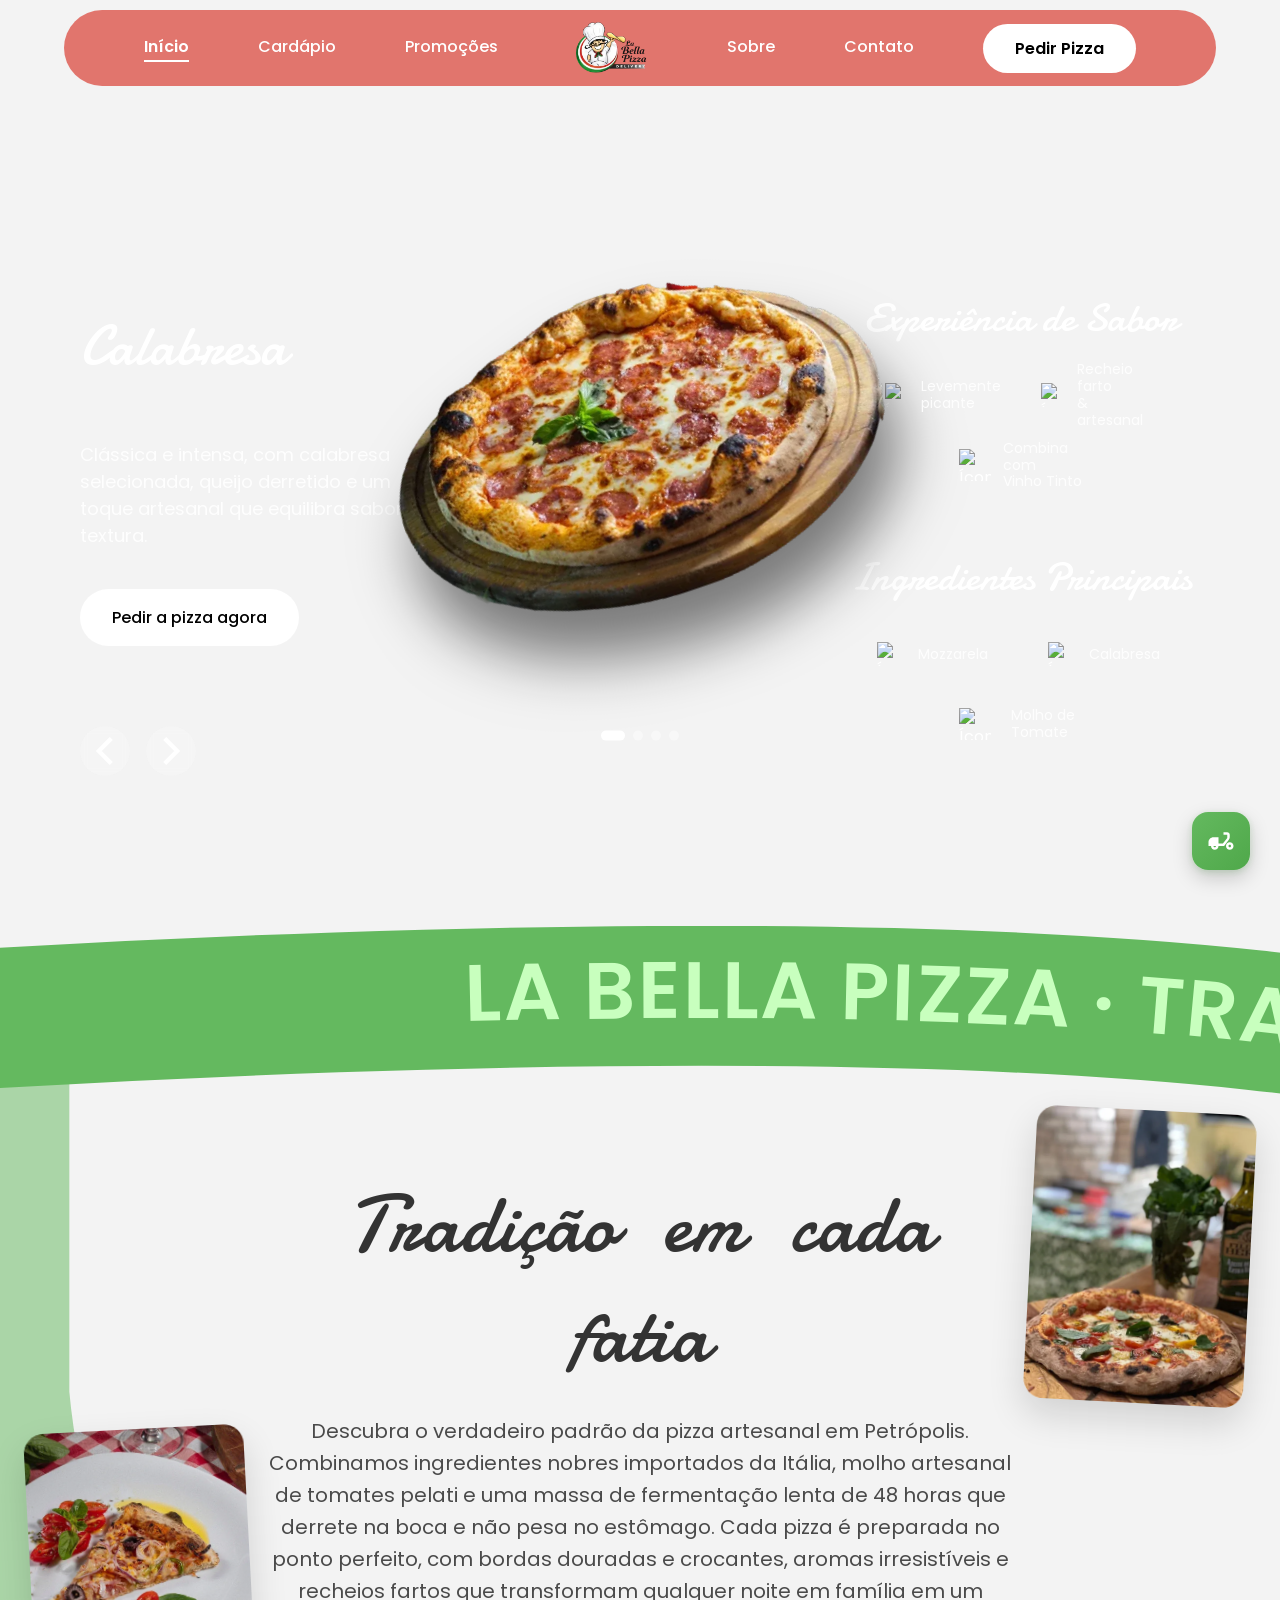
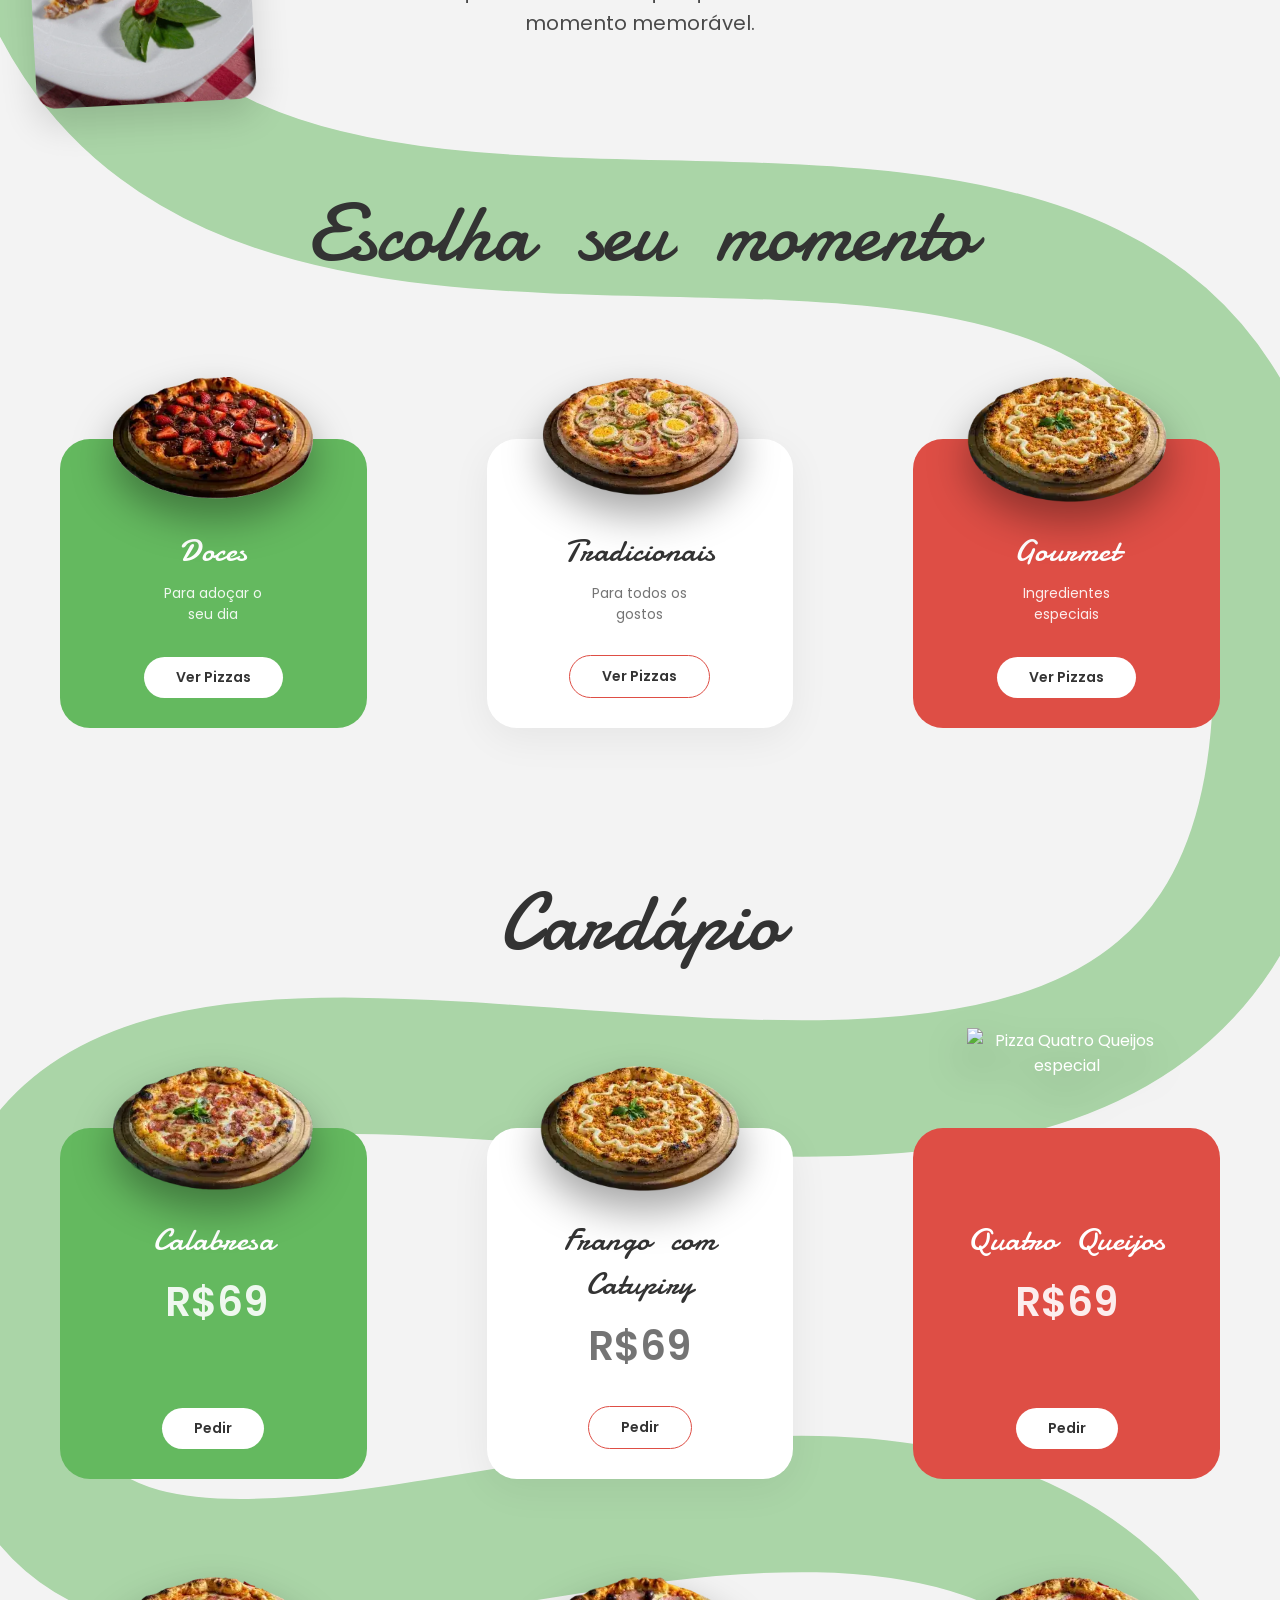
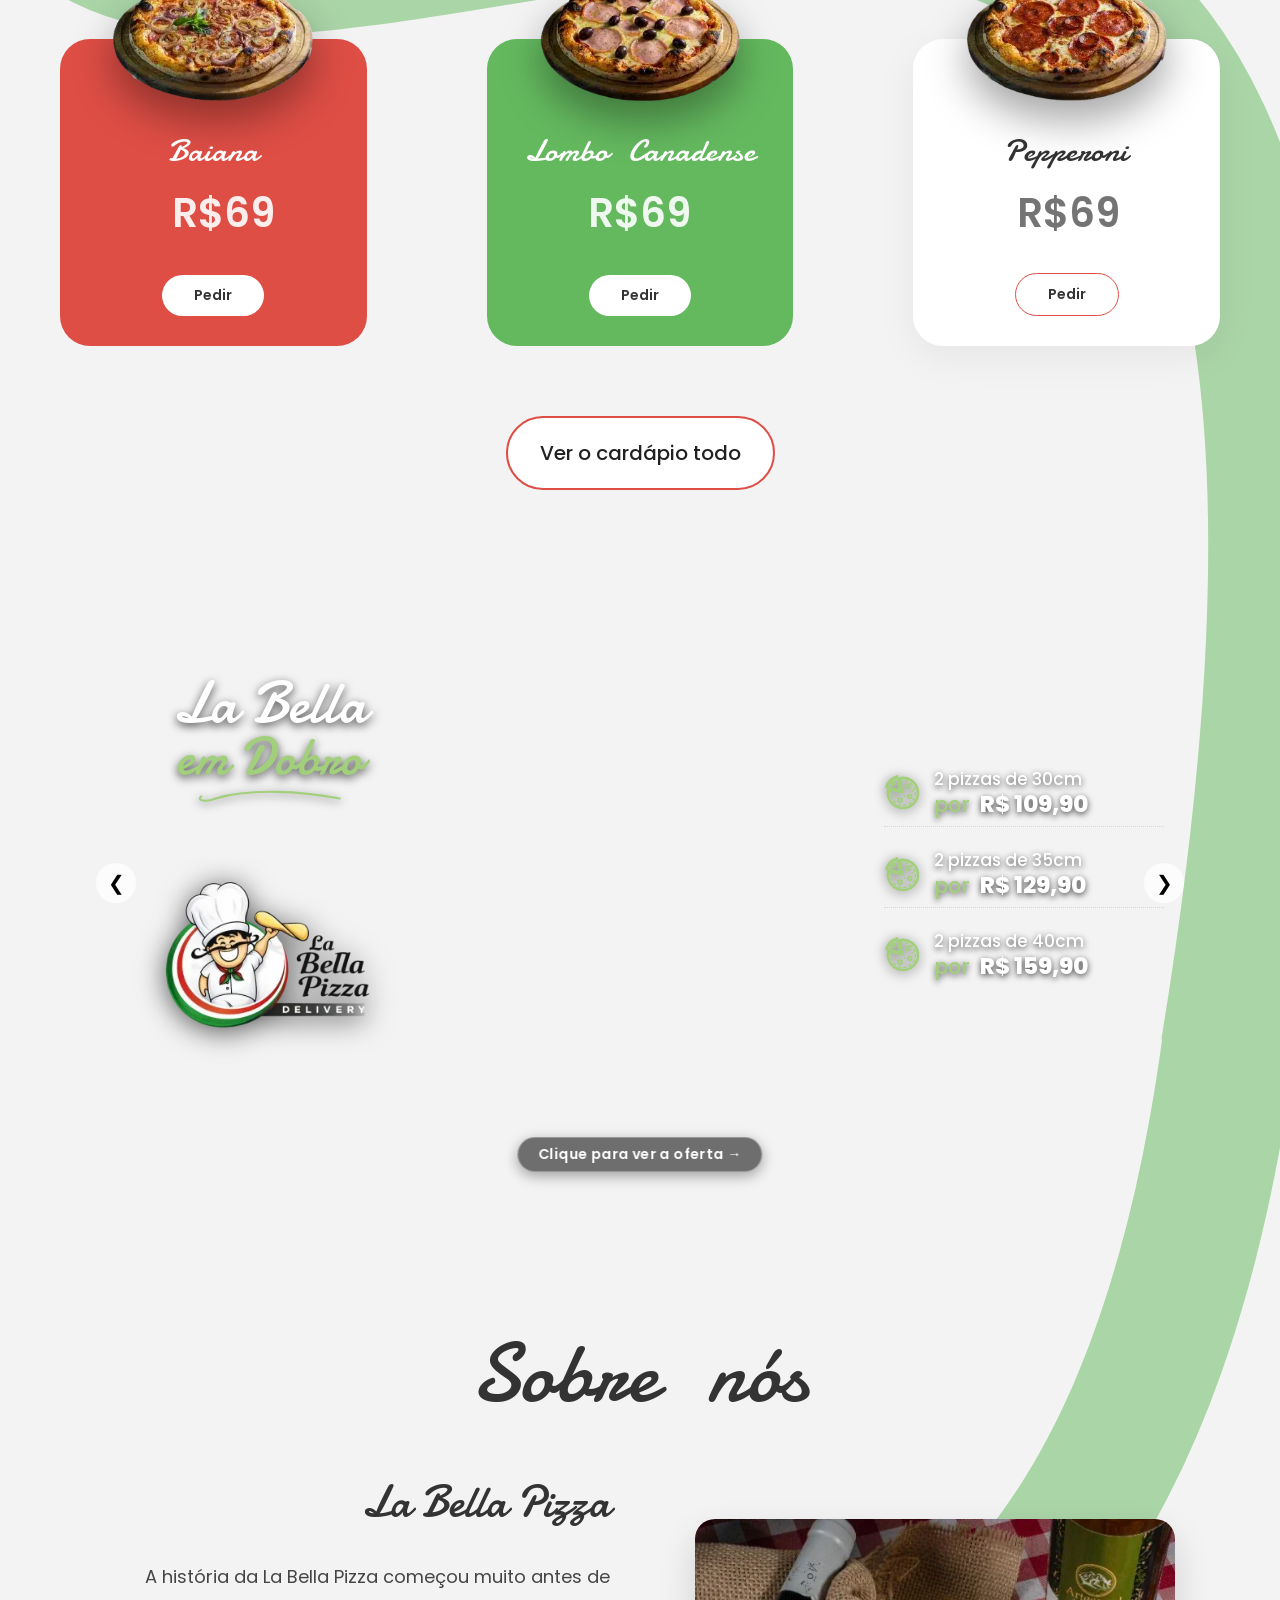
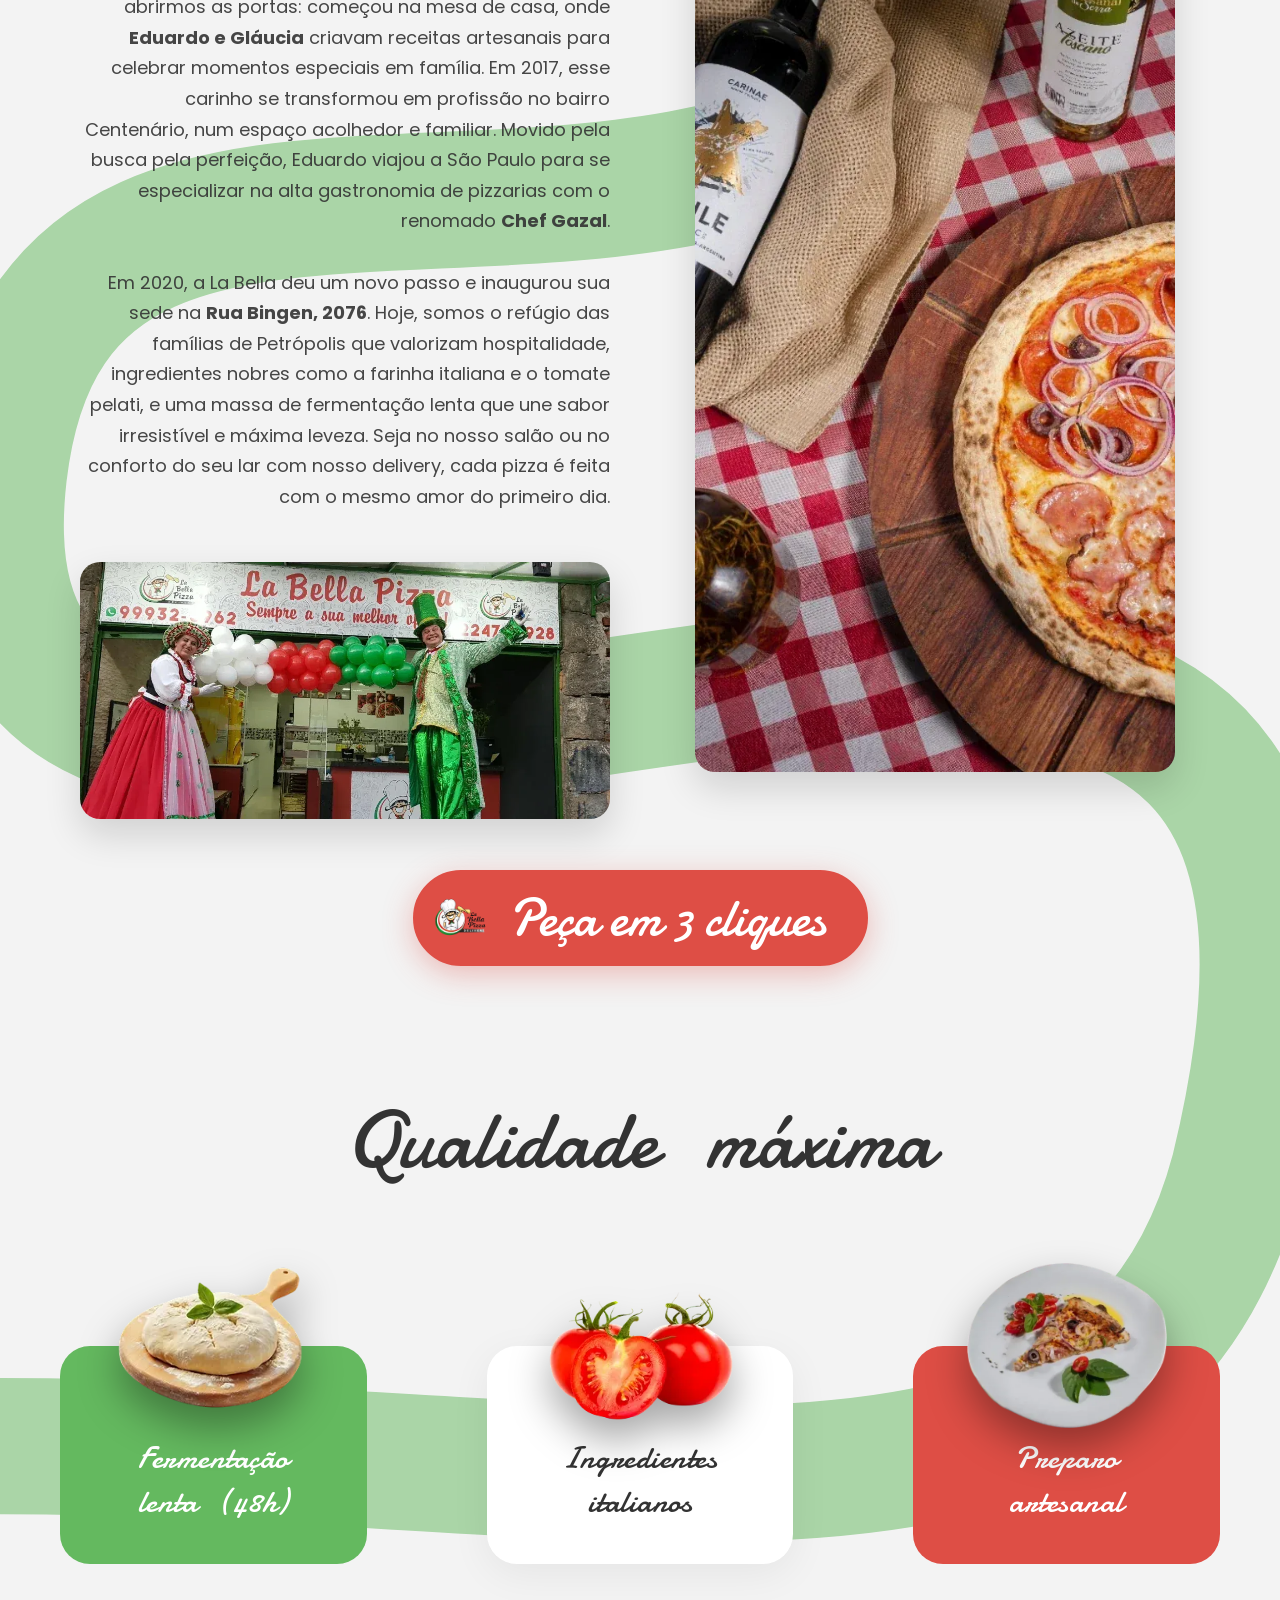
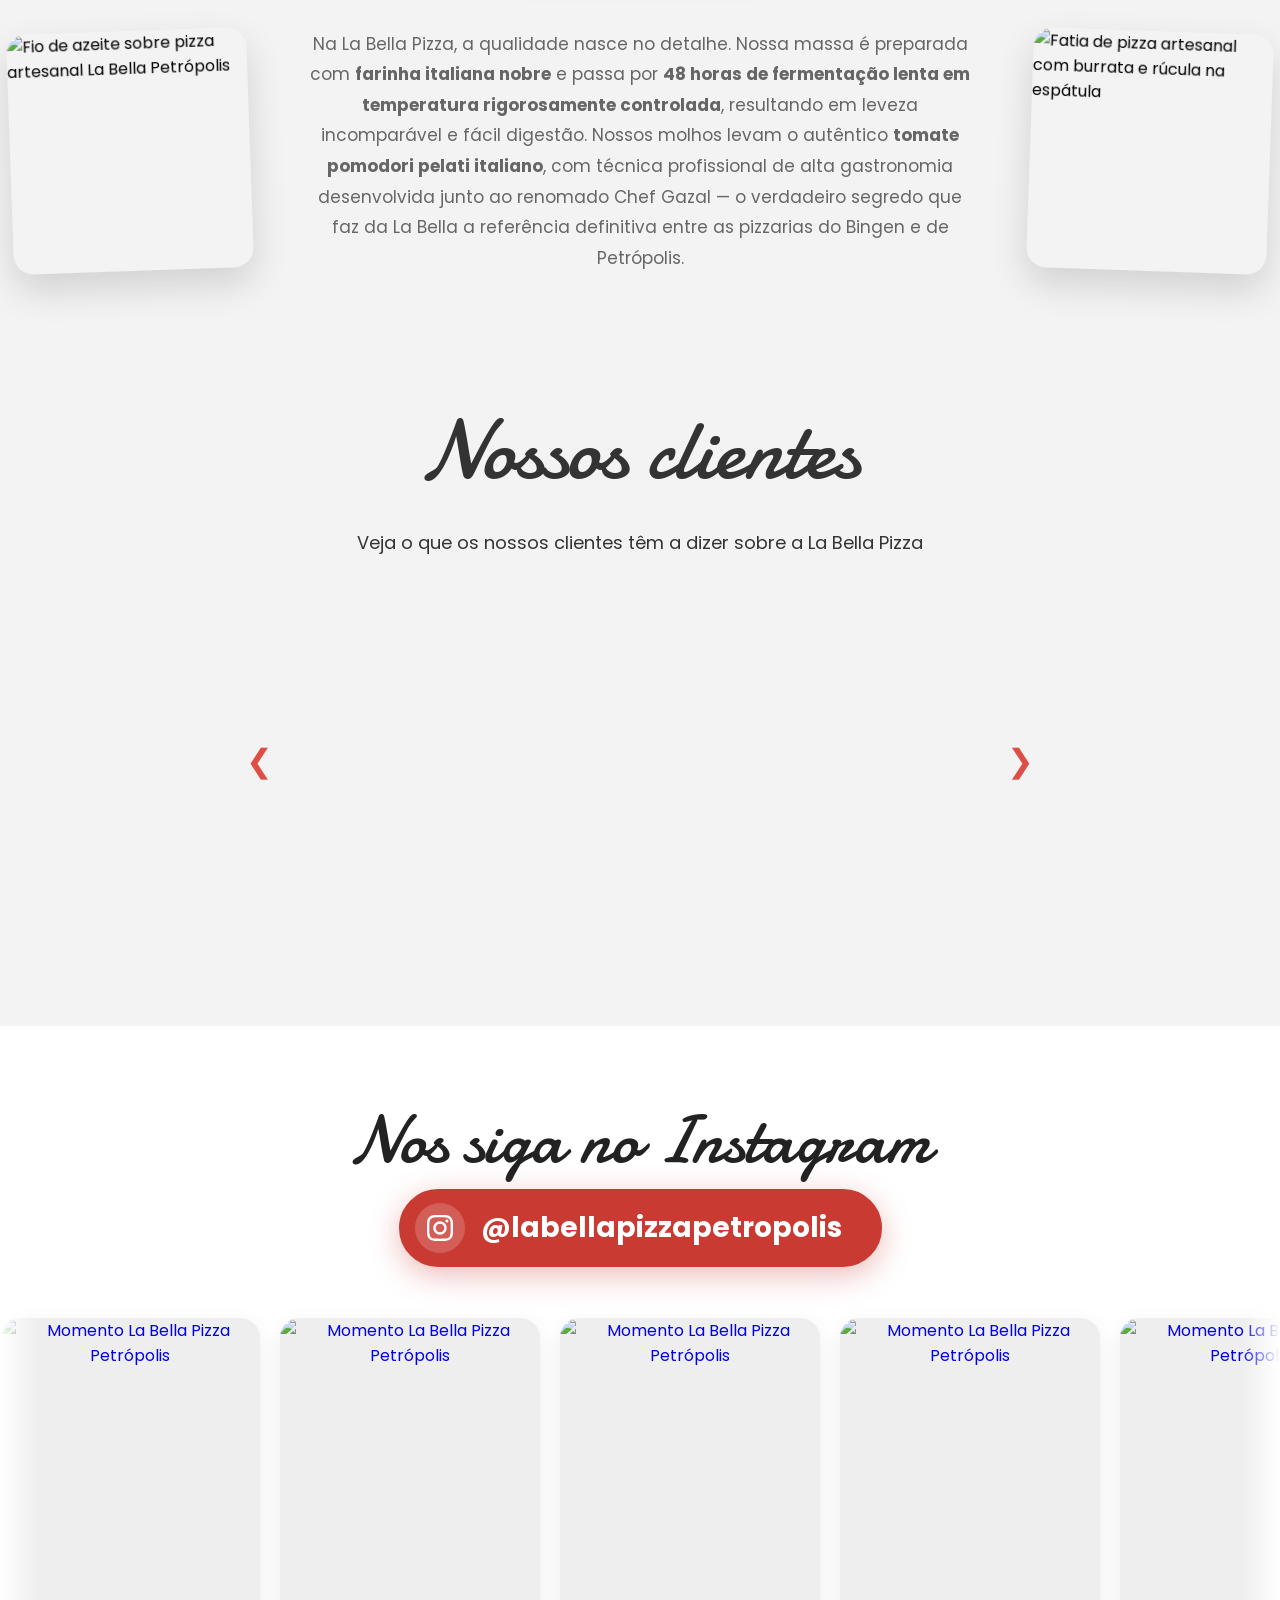
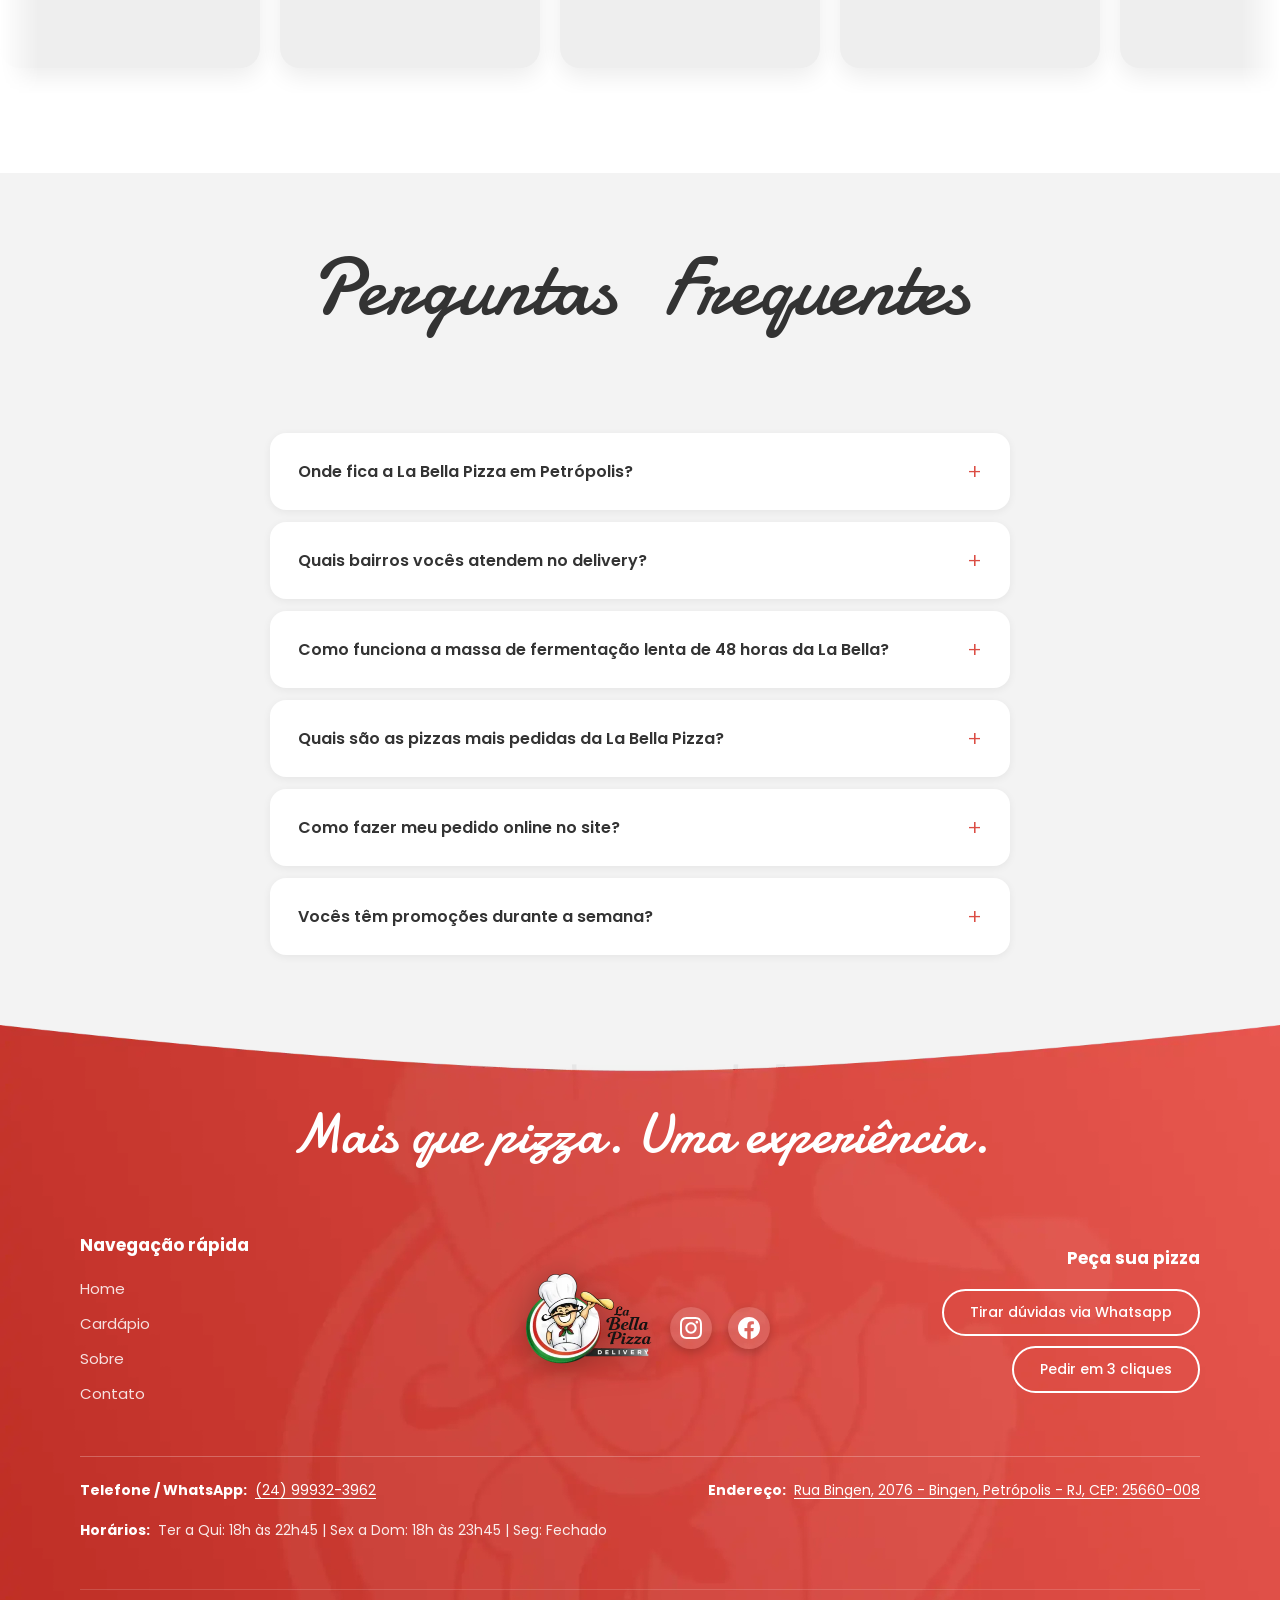
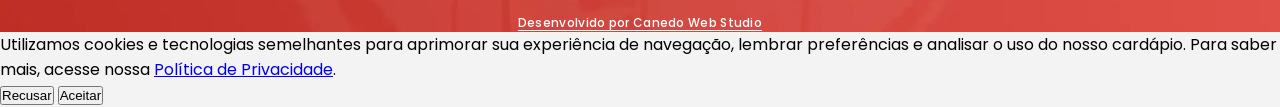
==== commit 287ece04: "microsoft clarity" ====
--- a/index.html
+++ b/index.html
@@ -8,11 +8,19 @@
     <!-- Google tag (gtag.js) -->
     <script async src="https://www.googletagmanager.com/gtag/js?id=G-YB0XWB4P99"></script>
     <script>
-      window.dataLayer = window.dataLayer || [];
-      function gtag(){dataLayer.push(arguments);}
-      gtag('js', new Date());
-
-      gtag('config', 'G-YB0XWB4P99');
+        window.dataLayer = window.dataLayer || [];
+        function gtag() { dataLayer.push(arguments); }
+        gtag('js', new Date());
+
+        gtag('config', 'G-YB0XWB4P99');
+    </script>
+    <!--microsoft clarity-->
+    <script type="text/javascript">
+        (function (c, l, a, r, i, t, y) {
+            c[a] = c[a] || function () { (c[a].q = c[a].q || []).push(arguments) };
+            t = l.createElement(r); t.async = 1; t.src = "https://www.clarity.ms/tag/" + i;
+            y = l.getElementsByTagName(r)[0]; y.parentNode.insertBefore(t, y);
+        })(window, document, "clarity", "script", "yv1ou02qbj");
     </script>
     <title>La Bella Pizza Petrópolis | Pizzaria Artesanal no Bingen & Delivery</title>
     <meta name="description"
@@ -32,41 +40,107 @@
     <!-- Open Graph / Redes Sociais & WhatsApp -->
     <meta property="og:type" content="website">
     <meta property="og:title" content="La Bella Pizza Petrópolis | Pizzaria Artesanal no Bingen & Delivery">
-    <meta property="og:description" content="Pizzas artesanais com massa de fermentação lenta 48h e ingredientes nobres italianos. Delivery em toda Petrópolis.">
+    <meta property="og:description"
+        content="Pizzas artesanais com massa de fermentação lenta 48h e ingredientes nobres italianos. Delivery em toda Petrópolis.">
     <meta property="og:url" content="https://pizzarialabellapetropolis.com.br/">
     <meta property="og:image" content="https://pizzarialabellapetropolis.com.br/assets/img/logo-la-bella-pizza.webp">
     <meta property="og:locale" content="pt_BR">
     <meta name="twitter:card" content="summary_large_image">
     <meta name="twitter:title" content="La Bella Pizza Petrópolis | Pizzaria Artesanal no Bingen & Delivery">
-    <meta name="twitter:description" content="A autêntica pizza artesanal italiana com massa de fermentação lenta 48h em Petrópolis. Delivery em toda a cidade.">
+    <meta name="twitter:description"
+        content="A autêntica pizza artesanal italiana com massa de fermentação lenta 48h em Petrópolis. Delivery em toda a cidade.">
     <meta name="twitter:image" content="https://pizzarialabellapetropolis.com.br/assets/img/logo-la-bella-pizza.webp">
 
     <!-- Preload Fonte Principal (Elimina CLS e FOUT) -->
-    <link rel="preload" href="https://fonts.gstatic.com/s/poppins/v24/pxiEyp8kv8JHgFVrJJfecnFHGPc.woff2" as="font" type="font/woff2" crossorigin>
+    <link rel="preload" href="https://fonts.gstatic.com/s/poppins/v24/pxiEyp8kv8JHgFVrJJfecnFHGPc.woff2" as="font"
+        type="font/woff2" crossorigin>
 
     <!-- Google Fonts -->
     <link rel="preconnect" href="https://fonts.googleapis.com">
     <link rel="preconnect" href="https://fonts.gstatic.com" crossorigin>
-    <link rel="preload" as="style" href="https://fonts.googleapis.com/css2?family=Damion&family=Poppins:wght@400;500;600&display=swap">
-    <link rel="stylesheet" href="https://fonts.googleapis.com/css2?family=Damion&family=Poppins:wght@400;500;600&display=swap" media="print" onload="this.media='all'">
-    <noscript><link rel="stylesheet" href="https://fonts.googleapis.com/css2?family=Damion&family=Poppins:wght@400;500;600&display=swap"></noscript>
-    <link rel="preload" as="image" type="image/webp" href="assets/img/pizza-calabresa-mob.webp?v=15" media="(max-width: 768px)" fetchpriority="high">
-    <link rel="preload" as="image" type="image/webp" href="assets/img/pizza-calabresa.webp?v=15" media="(min-width: 769px)" fetchpriority="high">
+    <link rel="preload" as="style"
+        href="https://fonts.googleapis.com/css2?family=Damion&family=Poppins:wght@400;500;600&display=swap">
+    <link rel="stylesheet"
+        href="https://fonts.googleapis.com/css2?family=Damion&family=Poppins:wght@400;500;600&display=swap"
+        media="print" onload="this.media='all'">
+    <noscript>
+        <link rel="stylesheet"
+            href="https://fonts.googleapis.com/css2?family=Damion&family=Poppins:wght@400;500;600&display=swap">
+    </noscript>
+    <link rel="preload" as="image" type="image/webp" href="assets/img/pizza-calabresa-mob.webp?v=15"
+        media="(max-width: 768px)" fetchpriority="high">
+    <link rel="preload" as="image" type="image/webp" href="assets/img/pizza-calabresa.webp?v=15"
+        media="(min-width: 769px)" fetchpriority="high">
 
     <style>
-        #global-loader{position:fixed;top:0;left:0;width:100vw;height:100vh;background-color:#FAF8F5;z-index:999999;display:flex;justify-content:center;align-items:center;transition:opacity .35s ease;overflow:hidden}
-        #global-loader.hidden{opacity:0;visibility:hidden;pointer-events:none}
-        .loader-content{position:relative;width:250px;height:250px;display:flex;justify-content:center;align-items:center}
-        .pizza-svg{width:120px;height:120px;position:absolute}
-        .eat-circle{stroke-dasharray:158;stroke-dashoffset:0}
-        .loader-logo{width:200px;height:auto;position:absolute;opacity:0;transform:scale(0)}
-        .loader-credits{position:absolute;bottom:24px;font-size:11px;letter-spacing:.4px;color:#888;font-family:'Poppins',sans-serif;font-weight:400;text-align:center;width:100%}
+        #global-loader {
+            position: fixed;
+            top: 0;
+            left: 0;
+            width: 100vw;
+            height: 100vh;
+            background-color: #FAF8F5;
+            z-index: 999999;
+            display: flex;
+            justify-content: center;
+            align-items: center;
+            transition: opacity .35s ease;
+            overflow: hidden
+        }
+
+        #global-loader.hidden {
+            opacity: 0;
+            visibility: hidden;
+            pointer-events: none
+        }
+
+        .loader-content {
+            position: relative;
+            width: 250px;
+            height: 250px;
+            display: flex;
+            justify-content: center;
+            align-items: center
+        }
+
+        .pizza-svg {
+            width: 120px;
+            height: 120px;
+            position: absolute
+        }
+
+        .eat-circle {
+            stroke-dasharray: 158;
+            stroke-dashoffset: 0
+        }
+
+        .loader-logo {
+            width: 200px;
+            height: auto;
+            position: absolute;
+            opacity: 0;
+            transform: scale(0)
+        }
+
+        .loader-credits {
+            position: absolute;
+            bottom: 24px;
+            font-size: 11px;
+            letter-spacing: .4px;
+            color: #888;
+            font-family: 'Poppins', sans-serif;
+            font-weight: 400;
+            text-align: center;
+            width: 100%
+        }
     </style>
 
     <link rel="stylesheet" href="css/style.css?v=20">
     <link rel="stylesheet" href="css/responsive.css?v=20">
     <link rel="stylesheet" href="css/cookie-banner.css?v=13" media="print" onload="this.media='all'">
-    <noscript><link rel="stylesheet" href="css/cookie-banner.css?v=13"></noscript>
+    <noscript>
+        <link rel="stylesheet" href="css/cookie-banner.css?v=13">
+    </noscript>
     <script>
         function setVH() {
             let vh = window.innerHeight * 0.01;
@@ -91,7 +165,8 @@
             <svg class="pizza-svg" viewBox="0 0 100 100">
                 <defs>
                     <mask id="pizza-mask">
-                        <circle class="eat-circle" cx="50" cy="50" r="25" fill="none" stroke="white" stroke-width="50" stroke-dasharray="158" stroke-dashoffset="0" transform="rotate(-90 50 50)" />
+                        <circle class="eat-circle" cx="50" cy="50" r="25" fill="none" stroke="white" stroke-width="50"
+                            stroke-dasharray="158" stroke-dashoffset="0" transform="rotate(-90 50 50)" />
                     </mask>
                 </defs>
                 <g mask="url(#pizza-mask)">
@@ -102,12 +177,13 @@
                     <path d="M 50 50 L 50 98 A 48 48 0 0 1 8.431 74 Z" fill="#DE4E45" />
                     <path d="M 50 50 L 8.431 74 A 48 48 0 0 1 8.431 26 Z" fill="#64B95F" />
                     <path d="M 50 50 L 8.431 26 A 48 48 0 0 1 50 2 Z" fill="#DE4E45" />
-                    
+
                     <!-- Borda (crosta da pizza) na cor original laranja -->
                     <circle cx="50" cy="50" r="46" fill="none" stroke="#ff9f1c" stroke-width="8" />
                 </g>
             </svg>
-            <img src="assets/img/logo-la-bella-pizza.webp" alt="La Bella Pizza Petrópolis" class="loader-logo" width="120" height="80">
+            <img src="assets/img/logo-la-bella-pizza.webp" alt="La Bella Pizza Petrópolis" class="loader-logo"
+                width="120" height="80">
         </div>
         <div class="loader-credits">Desenvolvido por Canedo Web Studio</div>
     </div>
@@ -119,7 +195,8 @@
             <a href="#promocoes" class="nav-link" data-section="promocoes">Promoções</a>
 
             <a href="#inicio" class="logo-link">
-                <img src="assets/img/logo-la-bella-pizza.webp" alt="Logo La Bella Pizza Petrópolis" class="logo" width="90" height="60">
+                <img src="assets/img/logo-la-bella-pizza.webp" alt="Logo La Bella Pizza Petrópolis" class="logo"
+                    width="90" height="60">
             </a>
 
             <a href="#sobre" class="nav-link" data-section="sobre">Sobre</a>
@@ -142,7 +219,9 @@
                     <h1 class="pizza-title">Calabresa</h1>
                     <p class="pizza-desc">Clássica e intensa, com calabresa selecionada, queijo derretido e um toque
                         artesanal que equilibra sabor e textura.</p>
-                    <a href="cardapio?modal=calabresa" class="order-btn" style="text-decoration: none; display: inline-block; text-align: center;">Pedir a pizza agora</a>
+                    <a href="cardapio?modal=calabresa" class="order-btn"
+                        style="text-decoration: none; display: inline-block; text-align: center;">Pedir a pizza
+                        agora</a>
 
                     <div class="slider-arrows">
                         <button class="arrow-btn" aria-label="Anterior">
@@ -162,7 +241,9 @@
                 <div class="hero-center">
                     <picture>
                         <source media="(max-width: 768px)" srcset="assets/img/pizza-calabresa-mob.webp?v=15">
-                        <img class="pizza-main-img" src="assets/img/pizza-calabresa.webp?v=15" alt="Pizza Calabresa artesanal assada na temperatura ideal" width="521" height="324" fetchpriority="high" decoding="async">
+                        <img class="pizza-main-img" src="assets/img/pizza-calabresa.webp?v=15"
+                            alt="Pizza Calabresa artesanal assada na temperatura ideal" width="521" height="324"
+                            fetchpriority="high" decoding="async">
                     </picture>
                     <div class="slider-dots">
                         <span class="dot active"></span>
@@ -178,15 +259,18 @@
                         <h3 class="features-title">Experiência de Sabor</h3>
                         <div class="features-grid">
                             <div class="feature-item">
-                                <img src="assets/img/icone-picante.svg" alt="Ícone Toque Picante" width="24" height="24" loading="lazy" decoding="async" class="feature-icon">
+                                <img src="assets/img/icone-picante.svg" alt="Ícone Toque Picante" width="24" height="24"
+                                    loading="lazy" decoding="async" class="feature-icon">
                                 <span>Levemente<br>picante</span>
                             </div>
                             <div class="feature-item">
-                                <img src="assets/img/icone-muito-recheio.svg" alt="Ícone Muito Recheio" width="24" height="24" loading="lazy" decoding="async" class="feature-icon">
+                                <img src="assets/img/icone-muito-recheio.svg" alt="Ícone Muito Recheio" width="24"
+                                    height="24" loading="lazy" decoding="async" class="feature-icon">
                                 <span>Recheio farto<br>& artesanal</span>
                             </div>
                             <div class="feature-item wine-item" style="grid-column: 1 / -1; justify-self: center;">
-                                <img src="assets/img/icone-vinho.svg" alt="Ícone Combina com Vinho" width="24" height="24" loading="lazy" decoding="async" class="feature-icon wine-icon">
+                                <img src="assets/img/icone-vinho.svg" alt="Ícone Combina com Vinho" width="24"
+                                    height="24" loading="lazy" decoding="async" class="feature-icon wine-icon">
                                 <span>Combina com<br>Vinho Tinto</span>
                             </div>
                         </div>
@@ -196,15 +280,19 @@
                         <h3 class="features-title">Ingredientes Principais</h3>
                         <div class="features-grid">
                             <div class="feature-item">
-                                <img src="assets/img/icone-mozzarela.svg" alt="Ícone Queijo Mozzarela" width="24" height="24" loading="lazy" decoding="async" class="feature-icon">
+                                <img src="assets/img/icone-mozzarela.svg" alt="Ícone Queijo Mozzarela" width="24"
+                                    height="24" loading="lazy" decoding="async" class="feature-icon">
                                 <span>Mozzarela</span>
                             </div>
                             <div class="feature-item">
-                                <img src="assets/img/icone-calabresa.svg" alt="Ícone Calabresa artesanal" width="24" height="24" loading="lazy" decoding="async" class="feature-icon">
+                                <img src="assets/img/icone-calabresa.svg" alt="Ícone Calabresa artesanal" width="24"
+                                    height="24" loading="lazy" decoding="async" class="feature-icon">
                                 <span>Calabresa</span>
                             </div>
                             <div class="feature-item sauce-item" style="grid-column: 1 / -1; justify-self: center;">
-                                <img src="assets/img/icone-molho-tomate.svg" alt="Ícone Molho de Tomate Pelati" width="24" height="24" loading="lazy" decoding="async" class="feature-icon sauce-icon">
+                                <img src="assets/img/icone-molho-tomate.svg" alt="Ícone Molho de Tomate Pelati"
+                                    width="24" height="24" loading="lazy" decoding="async"
+                                    class="feature-icon sauce-icon">
                                 <span>Molho de<br>Tomate</span>
                             </div>
                         </div>
@@ -236,22 +324,26 @@
         <!-- Wrapper relativo para todas as seções pós-hero, onde o background do SVG roda -->
         <div class="content-wrapper">
             <section class="conceito" id="conceito">
-                <img src="assets/img/foto-fatia-pizza-artesanal.webp" 
-                     srcset="assets/img/foto-fatia-pizza-artesanal-mob.webp 420w, assets/img/foto-fatia-pizza-artesanal.webp 819w"
-                     sizes="(max-width: 768px) 220px, 438px"
-                     alt="Fatia de pizza artesanal La Bella Petrópolis com tomate e manjericão fresco" 
-                     class="conceito-img conceito-img-left" width="438" height="547" loading="lazy" decoding="async">
+                <img src="assets/img/foto-fatia-pizza-artesanal.webp"
+                    srcset="assets/img/foto-fatia-pizza-artesanal-mob.webp 420w, assets/img/foto-fatia-pizza-artesanal.webp 819w"
+                    sizes="(max-width: 768px) 220px, 438px"
+                    alt="Fatia de pizza artesanal La Bella Petrópolis com tomate e manjericão fresco"
+                    class="conceito-img conceito-img-left" width="438" height="547" loading="lazy" decoding="async">
                 <div class="conceito-container">
                     <h2 class="section-title">Tradição em cada fatia</h2>
                     <p class="conceito-text">
-                        Descubra o verdadeiro padrão da pizza artesanal em Petrópolis. Combinamos ingredientes nobres importados da Itália, molho artesanal de tomates pelati e uma massa de fermentação lenta de 48 horas que derrete na boca e não pesa no estômago. Cada pizza é preparada no ponto perfeito, com bordas douradas e crocantes, aromas irresistíveis e recheios fartos que transformam qualquer noite em família em um momento memorável.
+                        Descubra o verdadeiro padrão da pizza artesanal em Petrópolis. Combinamos ingredientes nobres
+                        importados da Itália, molho artesanal de tomates pelati e uma massa de fermentação lenta de 48
+                        horas que derrete na boca e não pesa no estômago. Cada pizza é preparada no ponto perfeito, com
+                        bordas douradas e crocantes, aromas irresistíveis e recheios fartos que transformam qualquer
+                        noite em família em um momento memorável.
                     </p>
                 </div>
-                <img src="assets/img/foto-pizza-artesanal-manjericao.webp" 
-                     srcset="assets/img/foto-pizza-artesanal-manjericao-mob.webp 420w, assets/img/foto-pizza-artesanal-manjericao.webp 768w"
-                     sizes="(max-width: 768px) 220px, 438px"
-                     alt="Pizza artesanal La Bella Petrópolis com tomates e manjericão fresco" 
-                     class="conceito-img conceito-img-right" width="438" height="583" loading="lazy" decoding="async">
+                <img src="assets/img/foto-pizza-artesanal-manjericao.webp"
+                    srcset="assets/img/foto-pizza-artesanal-manjericao-mob.webp 420w, assets/img/foto-pizza-artesanal-manjericao.webp 768w"
+                    sizes="(max-width: 768px) 220px, 438px"
+                    alt="Pizza artesanal La Bella Petrópolis com tomates e manjericão fresco"
+                    class="conceito-img conceito-img-right" width="438" height="583" loading="lazy" decoding="async">
             </section>
 
             <section class="momento">
@@ -263,13 +355,14 @@
                             <div class="card-img-wrapper">
                                 <img src="assets/img/pizzas/pizza-chocolate-morango.webp"
                                     srcset="assets/img/pizzas/pizza-chocolate-morango-mob.webp 360w, assets/img/pizzas/pizza-chocolate-morango.webp 706w"
-                                    sizes="(max-width: 768px) 140px, 200px"
-                                    alt="Pizzas Doces artesanais" class="card-pizza-img" width="140" height="93" loading="lazy" decoding="async">
+                                    sizes="(max-width: 768px) 140px, 200px" alt="Pizzas Doces artesanais"
+                                    class="card-pizza-img" width="140" height="93" loading="lazy" decoding="async">
                             </div>
                             <div class="card-content">
                                 <h3 class="card-title">Doces</h3>
                                 <p class="card-desc">Para adoçar o seu dia</p>
-                                <a href="cardapio?filter=doces" class="card-btn" aria-label="Ver pizzas doces no cardápio">Ver Pizzas</a>
+                                <a href="cardapio?filter=doces" class="card-btn"
+                                    aria-label="Ver pizzas doces no cardápio">Ver Pizzas</a>
                             </div>
                         </div>
 
@@ -278,14 +371,14 @@
                             <div class="card-img-wrapper">
                                 <img src="assets/img/pizzas/pizza-brasileira.webp"
                                     srcset="assets/img/pizzas/pizza-brasileira-mob.webp 360w, assets/img/pizzas/pizza-brasileira.webp 706w"
-                                    sizes="(max-width: 768px) 140px, 200px"
-                                    alt="Pizzas Tradicionais artesanais"
+                                    sizes="(max-width: 768px) 140px, 200px" alt="Pizzas Tradicionais artesanais"
                                     class="card-pizza-img" width="140" height="97" loading="lazy" decoding="async">
                             </div>
                             <div class="card-content">
                                 <h3 class="card-title">Tradicionais</h3>
                                 <p class="card-desc">Para todos os gostos</p>
-                                <a href="cardapio?filter=tradicionais" class="card-btn btn-outline" aria-label="Ver pizzas tradicionais no cardápio">Ver Pizzas</a>
+                                <a href="cardapio?filter=tradicionais" class="card-btn btn-outline"
+                                    aria-label="Ver pizzas tradicionais no cardápio">Ver Pizzas</a>
                             </div>
                         </div>
 
@@ -294,14 +387,14 @@
                             <div class="card-img-wrapper">
                                 <img src="assets/img/pizzas/pizza-frango-catupiry.webp"
                                     srcset="assets/img/pizzas/pizza-frango-catupiry-mob.webp 360w, assets/img/pizzas/pizza-frango-catupiry.webp 706w"
-                                    sizes="(max-width: 768px) 140px, 200px"
-                                    alt="Pizzas Gourmet especiais"
+                                    sizes="(max-width: 768px) 140px, 200px" alt="Pizzas Gourmet especiais"
                                     class="card-pizza-img" width="140" height="89" loading="lazy" decoding="async">
                             </div>
                             <div class="card-content">
                                 <h3 class="card-title">Gourmet</h3>
                                 <p class="card-desc">Ingredientes especiais</p>
-                                <a href="cardapio?filter=gourmet" class="card-btn" aria-label="Ver pizzas gourmet no cardápio">Ver Pizzas</a>
+                                <a href="cardapio?filter=gourmet" class="card-btn"
+                                    aria-label="Ver pizzas gourmet no cardápio">Ver Pizzas</a>
                             </div>
                         </div>
                     </div>
@@ -317,13 +410,14 @@
                             <div class="card-img-wrapper">
                                 <img src="assets/img/pizzas/pizza-calabresa.webp"
                                     srcset="assets/img/pizzas/pizza-calabresa-mob.webp 360w, assets/img/pizzas/pizza-calabresa.webp 706w"
-                                    sizes="(max-width: 768px) 140px, 200px"
-                                    alt="Pizza Calabresa artesanal" class="card-pizza-img" width="140" height="87" loading="lazy" decoding="async">
+                                    sizes="(max-width: 768px) 140px, 200px" alt="Pizza Calabresa artesanal"
+                                    class="card-pizza-img" width="140" height="87" loading="lazy" decoding="async">
                             </div>
                             <div class="card-content">
                                 <h3 class="card-title">Calabresa</h3>
                                 <p class="card-desc">R$69</p>
-                                <a href="cardapio?modal=calabresa" class="card-btn" aria-label="Pedir Pizza Calabresa no cardápio">Pedir</a>
+                                <a href="cardapio?modal=calabresa" class="card-btn"
+                                    aria-label="Pedir Pizza Calabresa no cardápio">Pedir</a>
                             </div>
                         </div>
 
@@ -332,14 +426,14 @@
                             <div class="card-img-wrapper">
                                 <img src="assets/img/pizzas/pizza-frango-catupiry.webp"
                                     srcset="assets/img/pizzas/pizza-frango-catupiry-mob.webp 360w, assets/img/pizzas/pizza-frango-catupiry.webp 706w"
-                                    sizes="(max-width: 768px) 140px, 200px"
-                                    alt="Pizza Frango com Catupiry artesanal"
+                                    sizes="(max-width: 768px) 140px, 200px" alt="Pizza Frango com Catupiry artesanal"
                                     class="card-pizza-img" width="140" height="89" loading="lazy" decoding="async">
                             </div>
                             <div class="card-content">
                                 <h3 class="card-title">Frango com Catupiry</h3>
                                 <p class="card-desc">R$69</p>
-                                <a href="cardapio?modal=frango-com-catupiry" class="card-btn btn-outline" aria-label="Pedir Pizza Frango com Catupiry no cardápio">Pedir</a>
+                                <a href="cardapio?modal=frango-com-catupiry" class="card-btn btn-outline"
+                                    aria-label="Pedir Pizza Frango com Catupiry no cardápio">Pedir</a>
                             </div>
                         </div>
 
@@ -348,55 +442,56 @@
                             <div class="card-img-wrapper">
                                 <img src="assets/img/pizzas/pizza-4-queijos.webp"
                                     srcset="assets/img/pizzas/pizza-4-queijos-mob.webp 360w, assets/img/pizzas/pizza-4-queijos.webp 706w"
-                                    sizes="(max-width: 768px) 140px, 200px"
-                                    alt="Pizza Quatro Queijos especial"
+                                    sizes="(max-width: 768px) 140px, 200px" alt="Pizza Quatro Queijos especial"
                                     class="card-pizza-img" width="140" height="107" loading="lazy" decoding="async">
                             </div>
                             <div class="card-content">
                                 <h3 class="card-title">Quatro Queijos</h3>
                                 <p class="card-desc">R$69</p>
-                                <a href="cardapio?modal=quatro-queijos" class="card-btn" aria-label="Pedir Pizza Quatro Queijos no cardápio">Pedir</a>
+                                <a href="cardapio?modal=quatro-queijos" class="card-btn"
+                                    aria-label="Pedir Pizza Quatro Queijos no cardápio">Pedir</a>
                             </div>
                         </div>
                         <div class="card card-red">
                             <div class="card-img-wrapper">
                                 <img src="assets/img/pizzas/pizza-calabresa-c-cebola.webp"
                                     srcset="assets/img/pizzas/pizza-calabresa-c-cebola-mob.webp 360w, assets/img/pizzas/pizza-calabresa-c-cebola.webp 706w"
-                                    sizes="(max-width: 768px) 140px, 200px"
-                                    alt="Pizza Baiana tradicional"
+                                    sizes="(max-width: 768px) 140px, 200px" alt="Pizza Baiana tradicional"
                                     class="card-pizza-img" width="140" height="87" loading="lazy" decoding="async">
                             </div>
                             <div class="card-content">
                                 <h3 class="card-title">Baiana</h3>
                                 <p class="card-desc">R$69</p>
-                                <a href="cardapio?modal=baiana" class="card-btn" aria-label="Pedir Pizza Baiana no cardápio">Pedir</a>
+                                <a href="cardapio?modal=baiana" class="card-btn"
+                                    aria-label="Pedir Pizza Baiana no cardápio">Pedir</a>
                             </div>
                         </div>
                         <div class="card card-green">
                             <div class="card-img-wrapper">
                                 <img src="assets/img/pizzas/pizza-lombo-canadense.webp"
                                     srcset="assets/img/pizzas/pizza-lombo-canadense-mob.webp 360w, assets/img/pizzas/pizza-lombo-canadense.webp 706w"
-                                    sizes="(max-width: 768px) 140px, 200px"
-                                    alt="Pizza Lombo Canadense defumada" class="card-pizza-img" width="140" height="91" loading="lazy" decoding="async">
+                                    sizes="(max-width: 768px) 140px, 200px" alt="Pizza Lombo Canadense defumada"
+                                    class="card-pizza-img" width="140" height="91" loading="lazy" decoding="async">
                             </div>
                             <div class="card-content">
                                 <h3 class="card-title">Lombo Canadense</h3>
                                 <p class="card-desc">R$69</p>
-                                <a href="cardapio?modal=lombo-canadense" class="card-btn" aria-label="Pedir Pizza Lombo Canadense no cardápio">Pedir</a>
+                                <a href="cardapio?modal=lombo-canadense" class="card-btn"
+                                    aria-label="Pedir Pizza Lombo Canadense no cardápio">Pedir</a>
                             </div>
                         </div>
                         <div class="card card-white">
                             <div class="card-img-wrapper">
                                 <img src="assets/img/pizzas/pizza-peperoni.webp"
                                     srcset="assets/img/pizzas/pizza-peperoni-mob.webp 360w, assets/img/pizzas/pizza-peperoni.webp 706w"
-                                    sizes="(max-width: 768px) 140px, 200px"
-                                    alt="Pizza Pepperoni artesanal"
+                                    sizes="(max-width: 768px) 140px, 200px" alt="Pizza Pepperoni artesanal"
                                     class="card-pizza-img" width="140" height="87" loading="lazy" decoding="async">
                             </div>
                             <div class="card-content">
                                 <h3 class="card-title">Pepperoni</h3>
                                 <p class="card-desc">R$69</p>
-                                <a href="cardapio?modal=pepperoni" class="card-btn btn-outline" aria-label="Pedir Pizza Pepperoni no cardápio">Pedir</a>
+                                <a href="cardapio?modal=pepperoni" class="card-btn btn-outline"
+                                    aria-label="Pedir Pizza Pepperoni no cardápio">Pedir</a>
                             </div>
                         </div>
                     </div>
@@ -411,8 +506,12 @@
                             <a href="cardapio" class="promo-slide promo-banner-red" data-promo="quarta">
                                 <div class="promo-banner-img">
                                     <picture>
-                                        <source media="(max-width: 768px)" srcset="assets/img/banner-promocao-combo-pizza-mob.webp">
-                                        <img src="assets/img/banner-promocao-combo-pizza.webp" alt="Promoção Quarta da Casa - Pizzas artesanais a partir de R$ 59,90" class="promo-banner-bg" width="1024" height="572" loading="lazy" decoding="async">
+                                        <source media="(max-width: 768px)"
+                                            srcset="assets/img/banner-promocao-combo-pizza-mob.webp">
+                                        <img src="assets/img/banner-promocao-combo-pizza.webp"
+                                            alt="Promoção Quarta da Casa - Pizzas artesanais a partir de R$ 59,90"
+                                            class="promo-banner-bg" width="1024" height="572" loading="lazy"
+                                            decoding="async">
                                     </picture>
                                 </div>
                                 <div class="promo-banner-grid">
@@ -421,38 +520,55 @@
                                         <div class="promo-banner-heading">
                                             <span class="promo-banner-title-script text-cream">Quarta</span>
                                             <span class="promo-banner-subtitle-script text-cream">da Casa</span>
-                                            <svg class="promo-title-flourish" viewBox="0 0 140 18" fill="none" aria-hidden="true">
-                                                <path d="M10 11 C 35 14, 60 7, 70 7 C 80 7, 105 14, 130 11" stroke="currentColor" stroke-width="1.8" stroke-linecap="round"/>
-                                                <circle cx="8" cy="11" r="2" fill="currentColor"/>
-                                                <circle cx="132" cy="11" r="2" fill="currentColor"/>
+                                            <svg class="promo-title-flourish" viewBox="0 0 140 18" fill="none"
+                                                aria-hidden="true">
+                                                <path d="M10 11 C 35 14, 60 7, 70 7 C 80 7, 105 14, 130 11"
+                                                    stroke="currentColor" stroke-width="1.8" stroke-linecap="round" />
+                                                <circle cx="8" cy="11" r="2" fill="currentColor" />
+                                                <circle cx="132" cy="11" r="2" fill="currentColor" />
                                             </svg>
                                         </div>
                                     </div>
                                     <!-- Coluna 1, Linha 3: Logo -->
                                     <div class="promo-grid-cell promo-cell-logo">
-                                        <img src="assets/img/logo-la-bella-pizza.webp" alt="La Bella Pizza Delivery" class="promo-banner-logo" width="260" height="173" loading="lazy" decoding="async">
+                                        <img src="assets/img/logo-la-bella-pizza.webp" alt="La Bella Pizza Delivery"
+                                            class="promo-banner-logo" width="260" height="173" loading="lazy"
+                                            decoding="async">
                                     </div>
                                     <!-- Coluna 3, Linha 2: Descrição -->
                                     <div class="promo-grid-cell promo-cell-desc">
-                                        <p class="promo-banner-desc">Sabores selecionados<br>com condições especiais<br>a partir de:</p>
+                                        <p class="promo-banner-desc">Sabores selecionados<br>com condições
+                                            especiais<br>a partir de:</p>
                                         <div class="promo-row-divider promo-divider-gold"></div>
                                     </div>
                                     <!-- Coluna 3, Linha 3: Preço -->
                                     <div class="promo-grid-cell promo-cell-price">
                                         <div class="promo-banner-price-box">
-                                            <svg class="promo-pizza-icon promo-icon-gold" viewBox="0 0 24 24" fill="none" aria-hidden="true">
-                                                <path d="M 9.5 2.8 A 9.5 9.5 0 1 1 2.8 9.5 L 11.5 11.5 Z" stroke="currentColor" stroke-width="1.6" stroke-linecap="round" stroke-linejoin="round"/>
-                                                <path d="M 10 4.5 A 7.8 7.8 0 1 1 4.5 10" stroke="currentColor" stroke-width="0.9" stroke-linecap="round" stroke-dasharray="1.5 2"/>
-                                                <path d="M 8.2 1.5 A 9.5 9.5 0 0 0 1.5 8.2 L 10.5 10.5 Z" stroke="currentColor" stroke-width="1.6" stroke-linecap="round" stroke-linejoin="round"/>
-                                                <path d="M 7.2 3 A 7.8 7.8 0 0 0 3 7.2" stroke="currentColor" stroke-width="0.9" stroke-linecap="round"/>
-                                                <circle cx="15.2" cy="7.8" r="1.2" stroke="currentColor" stroke-width="1.1"/>
-                                                <circle cx="16.2" cy="14.2" r="1.2" stroke="currentColor" stroke-width="1.1"/>
-                                                <circle cx="10.2" cy="16.5" r="1.2" stroke="currentColor" stroke-width="1.1"/>
-                                                <circle cx="5.8" cy="5.8" r="1.1" stroke="currentColor" stroke-width="1.1"/>
-                                                <circle cx="12.2" cy="7" r="0.6" fill="currentColor"/>
-                                                <circle cx="18" cy="10.5" r="0.6" fill="currentColor"/>
-                                                <circle cx="13" cy="14" r="0.6" fill="currentColor"/>
-                                                <circle cx="7" cy="13.5" r="0.6" fill="currentColor"/>
+                                            <svg class="promo-pizza-icon promo-icon-gold" viewBox="0 0 24 24"
+                                                fill="none" aria-hidden="true">
+                                                <path d="M 9.5 2.8 A 9.5 9.5 0 1 1 2.8 9.5 L 11.5 11.5 Z"
+                                                    stroke="currentColor" stroke-width="1.6" stroke-linecap="round"
+                                                    stroke-linejoin="round" />
+                                                <path d="M 10 4.5 A 7.8 7.8 0 1 1 4.5 10" stroke="currentColor"
+                                                    stroke-width="0.9" stroke-linecap="round"
+                                                    stroke-dasharray="1.5 2" />
+                                                <path d="M 8.2 1.5 A 9.5 9.5 0 0 0 1.5 8.2 L 10.5 10.5 Z"
+                                                    stroke="currentColor" stroke-width="1.6" stroke-linecap="round"
+                                                    stroke-linejoin="round" />
+                                                <path d="M 7.2 3 A 7.8 7.8 0 0 0 3 7.2" stroke="currentColor"
+                                                    stroke-width="0.9" stroke-linecap="round" />
+                                                <circle cx="15.2" cy="7.8" r="1.2" stroke="currentColor"
+                                                    stroke-width="1.1" />
+                                                <circle cx="16.2" cy="14.2" r="1.2" stroke="currentColor"
+                                                    stroke-width="1.1" />
+                                                <circle cx="10.2" cy="16.5" r="1.2" stroke="currentColor"
+                                                    stroke-width="1.1" />
+                                                <circle cx="5.8" cy="5.8" r="1.1" stroke="currentColor"
+                                                    stroke-width="1.1" />
+                                                <circle cx="12.2" cy="7" r="0.6" fill="currentColor" />
+                                                <circle cx="18" cy="10.5" r="0.6" fill="currentColor" />
+                                                <circle cx="13" cy="14" r="0.6" fill="currentColor" />
+                                                <circle cx="7" cy="13.5" r="0.6" fill="currentColor" />
                                             </svg>
                                             <span class="promo-banner-price">R$ 59,90</span>
                                         </div>
@@ -466,8 +582,12 @@
                             <a href="cardapio" class="promo-slide promo-banner-green" data-promo="terca">
                                 <div class="promo-banner-img">
                                     <picture>
-                                        <source media="(max-width: 768px)" srcset="assets/img/banner-promocao-la-bella-em-dobro-mob.webp">
-                                        <img src="assets/img/banner-promocao-la-bella-em-dobro.webp" alt="Promoção La Bella em Dobro - 2 Pizzas de 30cm por R$ 109,90, 35cm por R$ 129,90 e 40cm por R$ 159,90" class="promo-banner-bg" width="1024" height="572" loading="lazy" decoding="async">
+                                        <source media="(max-width: 768px)"
+                                            srcset="assets/img/banner-promocao-la-bella-em-dobro-mob.webp">
+                                        <img src="assets/img/banner-promocao-la-bella-em-dobro.webp"
+                                            alt="Promoção La Bella em Dobro - 2 Pizzas de 30cm por R$ 109,90, 35cm por R$ 129,90 e 40cm por R$ 159,90"
+                                            class="promo-banner-bg" width="1024" height="572" loading="lazy"
+                                            decoding="async">
                                     </picture>
                                 </div>
                                 <div class="promo-banner-grid">
@@ -476,35 +596,52 @@
                                         <div class="promo-banner-heading">
                                             <span class="promo-banner-title-script text-white">La Bella</span>
                                             <span class="promo-banner-subtitle-script text-green">em Dobro</span>
-                                            <svg class="promo-title-swash-green" viewBox="0 0 150 20" fill="none" aria-hidden="true">
-                                                <path d="M8 12 C 3 16, 12 18, 22 14 C 55 4, 105 7, 142 14" stroke="currentColor" stroke-width="2" stroke-linecap="round"/>
+                                            <svg class="promo-title-swash-green" viewBox="0 0 150 20" fill="none"
+                                                aria-hidden="true">
+                                                <path d="M8 12 C 3 16, 12 18, 22 14 C 55 4, 105 7, 142 14"
+                                                    stroke="currentColor" stroke-width="2" stroke-linecap="round" />
                                             </svg>
                                         </div>
                                     </div>
                                     <!-- Coluna 1, Linha 3: Logo -->
                                     <div class="promo-grid-cell promo-cell-logo">
-                                        <img src="assets/img/logo-la-bella-pizza.webp" alt="La Bella Pizza Delivery" class="promo-banner-logo" width="260" height="173" loading="lazy" decoding="async">
+                                        <img src="assets/img/logo-la-bella-pizza.webp" alt="La Bella Pizza Delivery"
+                                            class="promo-banner-logo" width="260" height="173" loading="lazy"
+                                            decoding="async">
                                     </div>
                                     <!-- Coluna 3, Linha 1: Opção 30cm -->
                                     <div class="promo-grid-cell promo-cell-opt1">
                                         <div class="promo-row-item">
-                                            <svg class="promo-pizza-icon promo-icon-green" viewBox="0 0 24 24" fill="none" aria-hidden="true">
-                                                <path d="M 9.5 2.8 A 9.5 9.5 0 1 1 2.8 9.5 L 11.5 11.5 Z" stroke="currentColor" stroke-width="1.6" stroke-linecap="round" stroke-linejoin="round"/>
-                                                <path d="M 10 4.5 A 7.8 7.8 0 1 1 4.5 10" stroke="currentColor" stroke-width="0.9" stroke-linecap="round" stroke-dasharray="1.5 2"/>
-                                                <path d="M 8.2 1.5 A 9.5 9.5 0 0 0 1.5 8.2 L 10.5 10.5 Z" stroke="currentColor" stroke-width="1.6" stroke-linecap="round" stroke-linejoin="round"/>
-                                                <path d="M 7.2 3 A 7.8 7.8 0 0 0 3 7.2" stroke="currentColor" stroke-width="0.9" stroke-linecap="round"/>
-                                                <circle cx="15.2" cy="7.8" r="1.2" stroke="currentColor" stroke-width="1.1"/>
-                                                <circle cx="16.2" cy="14.2" r="1.2" stroke="currentColor" stroke-width="1.1"/>
-                                                <circle cx="10.2" cy="16.5" r="1.2" stroke="currentColor" stroke-width="1.1"/>
-                                                <circle cx="5.8" cy="5.8" r="1.1" stroke="currentColor" stroke-width="1.1"/>
-                                                <circle cx="12.2" cy="7" r="0.6" fill="currentColor"/>
-                                                <circle cx="18" cy="10.5" r="0.6" fill="currentColor"/>
-                                                <circle cx="13" cy="14" r="0.6" fill="currentColor"/>
-                                                <circle cx="7" cy="13.5" r="0.6" fill="currentColor"/>
+                                            <svg class="promo-pizza-icon promo-icon-green" viewBox="0 0 24 24"
+                                                fill="none" aria-hidden="true">
+                                                <path d="M 9.5 2.8 A 9.5 9.5 0 1 1 2.8 9.5 L 11.5 11.5 Z"
+                                                    stroke="currentColor" stroke-width="1.6" stroke-linecap="round"
+                                                    stroke-linejoin="round" />
+                                                <path d="M 10 4.5 A 7.8 7.8 0 1 1 4.5 10" stroke="currentColor"
+                                                    stroke-width="0.9" stroke-linecap="round"
+                                                    stroke-dasharray="1.5 2" />
+                                                <path d="M 8.2 1.5 A 9.5 9.5 0 0 0 1.5 8.2 L 10.5 10.5 Z"
+                                                    stroke="currentColor" stroke-width="1.6" stroke-linecap="round"
+                                                    stroke-linejoin="round" />
+                                                <path d="M 7.2 3 A 7.8 7.8 0 0 0 3 7.2" stroke="currentColor"
+                                                    stroke-width="0.9" stroke-linecap="round" />
+                                                <circle cx="15.2" cy="7.8" r="1.2" stroke="currentColor"
+                                                    stroke-width="1.1" />
+                                                <circle cx="16.2" cy="14.2" r="1.2" stroke="currentColor"
+                                                    stroke-width="1.1" />
+                                                <circle cx="10.2" cy="16.5" r="1.2" stroke="currentColor"
+                                                    stroke-width="1.1" />
+                                                <circle cx="5.8" cy="5.8" r="1.1" stroke="currentColor"
+                                                    stroke-width="1.1" />
+                                                <circle cx="12.2" cy="7" r="0.6" fill="currentColor" />
+                                                <circle cx="18" cy="10.5" r="0.6" fill="currentColor" />
+                                                <circle cx="13" cy="14" r="0.6" fill="currentColor" />
+                                                <circle cx="7" cy="13.5" r="0.6" fill="currentColor" />
                                             </svg>
                                             <div class="promo-row-text">
                                                 <span class="promo-row-label">2 pizzas de 30cm</span>
-                                                <span class="promo-row-price"><span class="promo-row-por">por</span> <strong>R$ 109,90</strong></span>
+                                                <span class="promo-row-price"><span class="promo-row-por">por</span>
+                                                    <strong>R$ 109,90</strong></span>
                                             </div>
                                         </div>
                                         <div class="promo-row-divider"></div>
@@ -512,23 +649,36 @@
                                     <!-- Coluna 3, Linha 2: Opção 35cm -->
                                     <div class="promo-grid-cell promo-cell-opt2">
                                         <div class="promo-row-item">
-                                            <svg class="promo-pizza-icon promo-icon-green" viewBox="0 0 24 24" fill="none" aria-hidden="true">
-                                                <path d="M 9.5 2.8 A 9.5 9.5 0 1 1 2.8 9.5 L 11.5 11.5 Z" stroke="currentColor" stroke-width="1.6" stroke-linecap="round" stroke-linejoin="round"/>
-                                                <path d="M 10 4.5 A 7.8 7.8 0 1 1 4.5 10" stroke="currentColor" stroke-width="0.9" stroke-linecap="round" stroke-dasharray="1.5 2"/>
-                                                <path d="M 8.2 1.5 A 9.5 9.5 0 0 0 1.5 8.2 L 10.5 10.5 Z" stroke="currentColor" stroke-width="1.6" stroke-linecap="round" stroke-linejoin="round"/>
-                                                <path d="M 7.2 3 A 7.8 7.8 0 0 0 3 7.2" stroke="currentColor" stroke-width="0.9" stroke-linecap="round"/>
-                                                <circle cx="15.2" cy="7.8" r="1.2" stroke="currentColor" stroke-width="1.1"/>
-                                                <circle cx="16.2" cy="14.2" r="1.2" stroke="currentColor" stroke-width="1.1"/>
-                                                <circle cx="10.2" cy="16.5" r="1.2" stroke="currentColor" stroke-width="1.1"/>
-                                                <circle cx="5.8" cy="5.8" r="1.1" stroke="currentColor" stroke-width="1.1"/>
-                                                <circle cx="12.2" cy="7" r="0.6" fill="currentColor"/>
-                                                <circle cx="18" cy="10.5" r="0.6" fill="currentColor"/>
-                                                <circle cx="13" cy="14" r="0.6" fill="currentColor"/>
-                                                <circle cx="7" cy="13.5" r="0.6" fill="currentColor"/>
+                                            <svg class="promo-pizza-icon promo-icon-green" viewBox="0 0 24 24"
+                                                fill="none" aria-hidden="true">
+                                                <path d="M 9.5 2.8 A 9.5 9.5 0 1 1 2.8 9.5 L 11.5 11.5 Z"
+                                                    stroke="currentColor" stroke-width="1.6" stroke-linecap="round"
+                                                    stroke-linejoin="round" />
+                                                <path d="M 10 4.5 A 7.8 7.8 0 1 1 4.5 10" stroke="currentColor"
+                                                    stroke-width="0.9" stroke-linecap="round"
+                                                    stroke-dasharray="1.5 2" />
+                                                <path d="M 8.2 1.5 A 9.5 9.5 0 0 0 1.5 8.2 L 10.5 10.5 Z"
+                                                    stroke="currentColor" stroke-width="1.6" stroke-linecap="round"
+                                                    stroke-linejoin="round" />
+                                                <path d="M 7.2 3 A 7.8 7.8 0 0 0 3 7.2" stroke="currentColor"
+                                                    stroke-width="0.9" stroke-linecap="round" />
+                                                <circle cx="15.2" cy="7.8" r="1.2" stroke="currentColor"
+                                                    stroke-width="1.1" />
+                                                <circle cx="16.2" cy="14.2" r="1.2" stroke="currentColor"
+                                                    stroke-width="1.1" />
+                                                <circle cx="10.2" cy="16.5" r="1.2" stroke="currentColor"
+                                                    stroke-width="1.1" />
+                                                <circle cx="5.8" cy="5.8" r="1.1" stroke="currentColor"
+                                                    stroke-width="1.1" />
+                                                <circle cx="12.2" cy="7" r="0.6" fill="currentColor" />
+                                                <circle cx="18" cy="10.5" r="0.6" fill="currentColor" />
+                                                <circle cx="13" cy="14" r="0.6" fill="currentColor" />
+                                                <circle cx="7" cy="13.5" r="0.6" fill="currentColor" />
                                             </svg>
                                             <div class="promo-row-text">
                                                 <span class="promo-row-label">2 pizzas de 35cm</span>
-                                                <span class="promo-row-price"><span class="promo-row-por">por</span> <strong>R$ 129,90</strong></span>
+                                                <span class="promo-row-price"><span class="promo-row-por">por</span>
+                                                    <strong>R$ 129,90</strong></span>
                                             </div>
                                         </div>
                                         <div class="promo-row-divider"></div>
@@ -536,23 +686,36 @@
                                     <!-- Coluna 3, Linha 3: Opção 40cm -->
                                     <div class="promo-grid-cell promo-cell-opt3">
                                         <div class="promo-row-item">
-                                            <svg class="promo-pizza-icon promo-icon-green" viewBox="0 0 24 24" fill="none" aria-hidden="true">
-                                                <path d="M 9.5 2.8 A 9.5 9.5 0 1 1 2.8 9.5 L 11.5 11.5 Z" stroke="currentColor" stroke-width="1.6" stroke-linecap="round" stroke-linejoin="round"/>
-                                                <path d="M 10 4.5 A 7.8 7.8 0 1 1 4.5 10" stroke="currentColor" stroke-width="0.9" stroke-linecap="round" stroke-dasharray="1.5 2"/>
-                                                <path d="M 8.2 1.5 A 9.5 9.5 0 0 0 1.5 8.2 L 10.5 10.5 Z" stroke="currentColor" stroke-width="1.6" stroke-linecap="round" stroke-linejoin="round"/>
-                                                <path d="M 7.2 3 A 7.8 7.8 0 0 0 3 7.2" stroke="currentColor" stroke-width="0.9" stroke-linecap="round"/>
-                                                <circle cx="15.2" cy="7.8" r="1.2" stroke="currentColor" stroke-width="1.1"/>
-                                                <circle cx="16.2" cy="14.2" r="1.2" stroke="currentColor" stroke-width="1.1"/>
-                                                <circle cx="10.2" cy="16.5" r="1.2" stroke="currentColor" stroke-width="1.1"/>
-                                                <circle cx="5.8" cy="5.8" r="1.1" stroke="currentColor" stroke-width="1.1"/>
-                                                <circle cx="12.2" cy="7" r="0.6" fill="currentColor"/>
-                                                <circle cx="18" cy="10.5" r="0.6" fill="currentColor"/>
-                                                <circle cx="13" cy="14" r="0.6" fill="currentColor"/>
-                                                <circle cx="7" cy="13.5" r="0.6" fill="currentColor"/>
+                                            <svg class="promo-pizza-icon promo-icon-green" viewBox="0 0 24 24"
+                                                fill="none" aria-hidden="true">
+                                                <path d="M 9.5 2.8 A 9.5 9.5 0 1 1 2.8 9.5 L 11.5 11.5 Z"
+                                                    stroke="currentColor" stroke-width="1.6" stroke-linecap="round"
+                                                    stroke-linejoin="round" />
+                                                <path d="M 10 4.5 A 7.8 7.8 0 1 1 4.5 10" stroke="currentColor"
+                                                    stroke-width="0.9" stroke-linecap="round"
+                                                    stroke-dasharray="1.5 2" />
+                                                <path d="M 8.2 1.5 A 9.5 9.5 0 0 0 1.5 8.2 L 10.5 10.5 Z"
+                                                    stroke="currentColor" stroke-width="1.6" stroke-linecap="round"
+                                                    stroke-linejoin="round" />
+                                                <path d="M 7.2 3 A 7.8 7.8 0 0 0 3 7.2" stroke="currentColor"
+                                                    stroke-width="0.9" stroke-linecap="round" />
+                                                <circle cx="15.2" cy="7.8" r="1.2" stroke="currentColor"
+                                                    stroke-width="1.1" />
+                                                <circle cx="16.2" cy="14.2" r="1.2" stroke="currentColor"
+                                                    stroke-width="1.1" />
+                                                <circle cx="10.2" cy="16.5" r="1.2" stroke="currentColor"
+                                                    stroke-width="1.1" />
+                                                <circle cx="5.8" cy="5.8" r="1.1" stroke="currentColor"
+                                                    stroke-width="1.1" />
+                                                <circle cx="12.2" cy="7" r="0.6" fill="currentColor" />
+                                                <circle cx="18" cy="10.5" r="0.6" fill="currentColor" />
+                                                <circle cx="13" cy="14" r="0.6" fill="currentColor" />
+                                                <circle cx="7" cy="13.5" r="0.6" fill="currentColor" />
                                             </svg>
                                             <div class="promo-row-text">
                                                 <span class="promo-row-label">2 pizzas de 40cm</span>
-                                                <span class="promo-row-price"><span class="promo-row-por">por</span> <strong>R$ 159,90</strong></span>
+                                                <span class="promo-row-price"><span class="promo-row-por">por</span>
+                                                    <strong>R$ 159,90</strong></span>
                                             </div>
                                         </div>
                                     </div>
@@ -575,17 +738,26 @@
                     <div class="sobre-left">
                         <h3 class="sobre-title">La Bella Pizza</h3>
                         <p class="sobre-text">
-                            A história da La Bella Pizza começou muito antes de abrirmos as portas: começou na mesa de casa, onde <strong>Eduardo e Gláucia</strong> criavam receitas artesanais para celebrar momentos especiais em família. Em 2017, esse carinho se transformou em profissão no bairro Centenário, num espaço acolhedor e familiar. Movido pela busca pela perfeição, Eduardo viajou a São Paulo para se especializar na alta gastronomia de pizzarias com o renomado <strong>Chef Gazal</strong>.<br><br>
-                            Em 2020, a La Bella deu um novo passo e inaugurou sua sede na <strong>Rua Bingen, 2076</strong>. Hoje, somos o refúgio das famílias de Petrópolis que valorizam hospitalidade, ingredientes nobres como a farinha italiana e o tomate pelati, e uma massa de fermentação lenta que une sabor irresistível e máxima leveza. Seja no nosso salão ou no conforto do seu lar com nosso delivery, cada pizza é feita com o mesmo amor do primeiro dia.
+                            A história da La Bella Pizza começou muito antes de abrirmos as portas: começou na mesa de
+                            casa, onde <strong>Eduardo e Gláucia</strong> criavam receitas artesanais para celebrar
+                            momentos especiais em família. Em 2017, esse carinho se transformou em profissão no bairro
+                            Centenário, num espaço acolhedor e familiar. Movido pela busca pela perfeição, Eduardo
+                            viajou a São Paulo para se especializar na alta gastronomia de pizzarias com o renomado
+                            <strong>Chef Gazal</strong>.<br><br>
+                            Em 2020, a La Bella deu um novo passo e inaugurou sua sede na <strong>Rua Bingen,
+                                2076</strong>. Hoje, somos o refúgio das famílias de Petrópolis que valorizam
+                            hospitalidade, ingredientes nobres como a farinha italiana e o tomate pelati, e uma massa de
+                            fermentação lenta que une sabor irresistível e máxima leveza. Seja no nosso salão ou no
+                            conforto do seu lar com nosso delivery, cada pizza é feita com o mesmo amor do primeiro dia.
                         </p>
-                        <img src="assets/img/familia-confraternizando-pizzaria-petropolis.webp" 
+                        <img src="assets/img/familia-confraternizando-pizzaria-petropolis.webp"
                             srcset="assets/img/familia-confraternizando-pizzaria-petropolis-mob.webp 540w, assets/img/familia-confraternizando-pizzaria-petropolis.webp 1024w"
                             sizes="(max-width: 768px) 100vw, 651px"
-                            alt="Comemoração e fachada da pizzaria La Bella Pizza no Bingen"
-                            class="sobre-img-small" width="651" height="316" loading="lazy" decoding="async">
+                            alt="Comemoração e fachada da pizzaria La Bella Pizza no Bingen" class="sobre-img-small"
+                            width="651" height="316" loading="lazy" decoding="async">
                     </div>
                     <div class="sobre-right">
-                        <img src="assets/img/restaurante-adega-la-bella-pizza.webp" 
+                        <img src="assets/img/restaurante-adega-la-bella-pizza.webp"
                             srcset="assets/img/restaurante-adega-la-bella-pizza-mob.webp 380w, assets/img/restaurante-adega-la-bella-pizza.webp 576w"
                             sizes="(max-width: 768px) 100vw, 560px"
                             alt="Pizza artesanal La Bella Petrópolis acompanhada de vinho fino e azeite especial"
@@ -596,7 +768,8 @@
                 <!-- CTA Button -->
                 <div class="sobre-cta">
                     <a href="cardapio" class="btn-peca-cliques">
-                        <img src="assets/img/logo-la-bella-pizza.webp" alt="Logo La Bella Pizza Petrópolis" class="btn-logo" width="45" height="30" loading="lazy" decoding="async">
+                        <img src="assets/img/logo-la-bella-pizza.webp" alt="Logo La Bella Pizza Petrópolis"
+                            class="btn-logo" width="45" height="30" loading="lazy" decoding="async">
                         <span>Peça em 3 cliques</span>
                     </a>
                 </div>
@@ -620,7 +793,9 @@
                         <!-- Card 2: Branco - Ingredientes Italianos -->
                         <div class="card card-white">
                             <div class="card-img-wrapper">
-                                <img src="assets/img/tomates-frescos.webp" alt="Farinha nobre e tomates pelati italianos" class="card-pizza-img" width="140" height="136" loading="lazy" decoding="async">
+                                <img src="assets/img/tomates-frescos.webp"
+                                    alt="Farinha nobre e tomates pelati italianos" class="card-pizza-img" width="140"
+                                    height="136" loading="lazy" decoding="async">
                             </div>
                             <div class="card-content">
                                 <h3 class="card-title">Ingredientes<br>italianos</h3>
@@ -630,7 +805,9 @@
                         <!-- Card 3: Vermelho - Preparo Artesanal -->
                         <div class="card card-red">
                             <div class="card-img-wrapper">
-                                <img src="assets/img/pizza-preparo-artesanal.webp?v=15" alt="Preparo artesanal com alta gastronomia" class="card-pizza-img" width="140" height="115" loading="lazy" decoding="async">
+                                <img src="assets/img/pizza-preparo-artesanal.webp?v=15"
+                                    alt="Preparo artesanal com alta gastronomia" class="card-pizza-img" width="140"
+                                    height="115" loading="lazy" decoding="async">
                             </div>
                             <div class="card-content">
                                 <h3 class="card-title">Preparo<br>artesanal</h3>
@@ -639,19 +816,27 @@
                     </div>
                     <!-- Showcase de Fotos Reais ao redor do Parágrafo de Qualidade Máxima -->
                     <div class="processo-showcase">
-                        <img src="assets/img/foto-azeite-fio-pizza-artesanal.webp" 
-                             srcset="assets/img/foto-azeite-fio-pizza-artesanal-mob.webp 500w, assets/img/foto-azeite-fio-pizza-artesanal.webp 1024w"
-                             sizes="(max-width: 768px) 100vw, 473px"
-                             alt="Fio de azeite sobre pizza artesanal La Bella Petrópolis" 
-                             class="processo-showcase-img processo-img-left" width="473" height="315" loading="lazy" decoding="async">
+                        <img src="assets/img/foto-azeite-fio-pizza-artesanal.webp"
+                            srcset="assets/img/foto-azeite-fio-pizza-artesanal-mob.webp 500w, assets/img/foto-azeite-fio-pizza-artesanal.webp 1024w"
+                            sizes="(max-width: 768px) 100vw, 473px"
+                            alt="Fio de azeite sobre pizza artesanal La Bella Petrópolis"
+                            class="processo-showcase-img processo-img-left" width="473" height="315" loading="lazy"
+                            decoding="async">
                         <p class="processo-text">
-                            Na La Bella Pizza, a qualidade nasce no detalhe. Nossa massa é preparada com <strong>farinha italiana nobre</strong> e passa por <strong>48 horas de fermentação lenta em temperatura rigorosamente controlada</strong>, resultando em leveza incomparável e fácil digestão. Nossos molhos levam o autêntico <strong>tomate pomodori pelati italiano</strong>, com técnica profissional de alta gastronomia desenvolvida junto ao renomado Chef Gazal — o verdadeiro segredo que faz da La Bella a referência definitiva entre as pizzarias do Bingen e de Petrópolis.
+                            Na La Bella Pizza, a qualidade nasce no detalhe. Nossa massa é preparada com <strong>farinha
+                                italiana nobre</strong> e passa por <strong>48 horas de fermentação lenta em temperatura
+                                rigorosamente controlada</strong>, resultando em leveza incomparável e fácil digestão.
+                            Nossos molhos levam o autêntico <strong>tomate pomodori pelati italiano</strong>, com
+                            técnica profissional de alta gastronomia desenvolvida junto ao renomado Chef Gazal — o
+                            verdadeiro segredo que faz da La Bella a referência definitiva entre as pizzarias do Bingen
+                            e de Petrópolis.
                         </p>
-                        <img src="assets/img/foto-fatia-burrata-rucula.webp" 
-                             srcset="assets/img/foto-fatia-burrata-rucula-mob.webp 500w, assets/img/foto-fatia-burrata-rucula.webp 1024w"
-                             sizes="(max-width: 768px) 100vw, 473px"
-                             alt="Fatia de pizza artesanal com burrata e rúcula na espátula" 
-                             class="processo-showcase-img processo-img-right" width="473" height="315" loading="lazy" decoding="async">
+                        <img src="assets/img/foto-fatia-burrata-rucula.webp"
+                            srcset="assets/img/foto-fatia-burrata-rucula-mob.webp 500w, assets/img/foto-fatia-burrata-rucula.webp 1024w"
+                            sizes="(max-width: 768px) 100vw, 473px"
+                            alt="Fatia de pizza artesanal com burrata e rúcula na espátula"
+                            class="processo-showcase-img processo-img-right" width="473" height="315" loading="lazy"
+                            decoding="async">
                     </div>
                 </div>
             </section>
@@ -694,10 +879,12 @@
         <section class="instagram-section" id="instagram">
             <div class="instagram-header">
                 <h2 class="instagram-title">Nos siga no Instagram</h2>
-                <a href="https://www.instagram.com/labellapizzapetropolis/" target="_blank" rel="noopener noreferrer" class="instagram-handle" title="Acessar @labellapizzapetropolis no Instagram">
+                <a href="https://www.instagram.com/labellapizzapetropolis/" target="_blank" rel="noopener noreferrer"
+                    class="instagram-handle" title="Acessar @labellapizzapetropolis no Instagram">
                     <div class="instagram-handle-icon-wrap">
                         <svg class="instagram-handle-icon" viewBox="0 0 24 24" fill="currentColor">
-                            <path d="M12 2.163c3.204 0 3.584.012 4.85.07 3.252.148 4.771 1.691 4.919 4.919.058 1.265.069 1.645.069 4.849 0 3.205-.012 3.584-.069 4.849-.149 3.225-1.664 4.771-4.919 4.919-1.266.058-1.644.07-4.85.07-3.204 0-3.584-.012-4.849-.07-3.26-.149-4.771-1.699-4.919-4.92-.058-1.265-.07-1.644-.07-4.849 0-3.204.013-3.583.07-4.849.149-3.227 1.664-4.771 4.919-4.919 1.266-.057 1.645-.069 4.849-.069zm0-2.163c-3.259 0-3.667.014-4.947.072-4.358.2-6.78 2.618-6.98 6.98-.059 1.281-.073 1.689-.073 4.948 0 3.259.014 3.668.072 4.948.2 4.358 2.618 6.78 6.98 6.98 1.281.058 1.689.072 4.948.072 3.259 0 3.668-.014 4.948-.072 4.354-.2 6.782-2.618 6.979-6.98.059-1.28.073-1.689.073-4.948 0-3.259-.014-3.667-.072-4.947-.196-4.354-2.617-6.78-6.979-6.98-1.281-.059-1.69-.073-4.949-.073zm0 5.838c-3.403 0-6.162 2.759-6.162 6.162s2.759 6.163 6.162 6.163 6.162-2.759 6.162-6.163c0-3.403-2.759-6.162-6.162-6.162zm0 10.162c-2.209 0-4-1.79-4-4 0-2.209 1.791-4 4-4s4 1.791 4 4c0 2.21-1.791 4-4 4zm6.406-11.845c-.796 0-1.441.645-1.441 1.44s.645 1.44 1.441 1.44c.795 0 1.439-.645 1.439-1.44s-.644-1.44-1.439-1.44z"/>
+                            <path
+                                d="M12 2.163c3.204 0 3.584.012 4.85.07 3.252.148 4.771 1.691 4.919 4.919.058 1.265.069 1.645.069 4.849 0 3.205-.012 3.584-.069 4.849-.149 3.225-1.664 4.771-4.919 4.919-1.266.058-1.644.07-4.85.07-3.204 0-3.584-.012-4.849-.07-3.26-.149-4.771-1.699-4.919-4.92-.058-1.265-.07-1.644-.07-4.849 0-3.204.013-3.583.07-4.849.149-3.227 1.664-4.771 4.919-4.919 1.266-.057 1.645-.069 4.849-.069zm0-2.163c-3.259 0-3.667.014-4.947.072-4.358.2-6.78 2.618-6.98 6.98-.059 1.281-.073 1.689-.073 4.948 0 3.259.014 3.668.072 4.948.2 4.358 2.618 6.78 6.98 6.98 1.281.058 1.689.072 4.948.072 3.259 0 3.668-.014 4.948-.072 4.354-.2 6.782-2.618 6.979-6.98.059-1.28.073-1.689.073-4.948 0-3.259-.014-3.667-.072-4.947-.196-4.354-2.617-6.78-6.979-6.98-1.281-.059-1.69-.073-4.949-.073zm0 5.838c-3.403 0-6.162 2.759-6.162 6.162s2.759 6.163 6.162 6.163 6.162-2.759 6.162-6.163c0-3.403-2.759-6.162-6.162-6.162zm0 10.162c-2.209 0-4-1.79-4-4 0-2.209 1.791-4 4-4s4 1.791 4 4c0 2.21-1.791 4-4 4zm6.406-11.845c-.796 0-1.441.645-1.441 1.44s.645 1.44 1.441 1.44c.795 0 1.439-.645 1.439-1.44s-.644-1.44-1.439-1.44z" />
                         </svg>
                     </div>
                     <span>@labellapizzapetropolis</span>
@@ -707,136 +894,288 @@
             <div class="instagram-carousel-wrapper">
                 <div class="instagram-carousel-track">
                     <!-- Set 1 -->
-                    <a href="https://www.instagram.com/labellapizzapetropolis/" target="_blank" rel="noopener noreferrer" class="instagram-card" aria-label="Ver foto no Instagram da La Bella Pizza">
-                        <img src="assets/img/instagram/insta-1.webp" srcset="assets/img/instagram/insta-1-mob.webp 320w, assets/img/instagram/insta-1.webp 600w" sizes="(max-width: 768px) 260px, 320px" alt="Momento La Bella Pizza Petrópolis" class="instagram-card-img" width="320" height="480" loading="lazy" decoding="async">
-                        <div class="instagram-card-overlay">
-                            <svg class="instagram-card-icon" viewBox="0 0 24 24" fill="currentColor"><path d="M12 2.163c3.204 0 3.584.012 4.85.07 3.252.148 4.771 1.691 4.919 4.919.058 1.265.069 1.645.069 4.849 0 3.205-.012 3.584-.069 4.849-.149 3.225-1.664 4.771-4.919 4.919-1.266.058-1.644.07-4.85.07-3.204 0-3.584-.012-4.849-.07-3.26-.149-4.771-1.699-4.919-4.92-.058-1.265-.07-1.644-.07-4.849 0-3.204.013-3.583.07-4.849.149-3.227 1.664-4.771 4.919-4.919 1.266-.057 1.645-.069 4.849-.069zm0-2.163c-3.259 0-3.667.014-4.947.072-4.358.2-6.78 2.618-6.98 6.98-.059 1.281-.073 1.689-.073 4.948 0 3.259.014 3.668.072 4.948.2 4.358 2.618 6.78 6.98 6.98 1.281.058 1.689.072 4.948.072 3.259 0 3.668-.014 4.948-.072 4.354-.2 6.782-2.618 6.979-6.98.059-1.28.073-1.689.073-4.948 0-3.259-.014-3.667-.072-4.947-.196-4.354-2.617-6.78-6.979-6.98-1.281-.059-1.69-.073-4.949-.073zm0 5.838c-3.403 0-6.162 2.759-6.162 6.162s2.759 6.163 6.162 6.163 6.162-2.759 6.162-6.163c0-3.403-2.759-6.162-6.162-6.162zm0 10.162c-2.209 0-4-1.79-4-4 0-2.209 1.791-4 4-4s4 1.791 4 4c0 2.21-1.791 4-4 4zm6.406-11.845c-.796 0-1.441.645-1.441 1.44s.645 1.44 1.441 1.44c.795 0 1.439-.645 1.439-1.44s-.644-1.44-1.439-1.44z"/></svg>
-                            <span>Ver no Instagram</span>
-                        </div>
-                    </a>
-                    <a href="https://www.instagram.com/labellapizzapetropolis/" target="_blank" rel="noopener noreferrer" class="instagram-card" aria-label="Ver foto no Instagram da La Bella Pizza">
-                        <img src="assets/img/instagram/insta-2.webp" srcset="assets/img/instagram/insta-2-mob.webp 320w, assets/img/instagram/insta-2.webp 600w" sizes="(max-width: 768px) 260px, 320px" alt="Momento La Bella Pizza Petrópolis" class="instagram-card-img" width="320" height="480" loading="lazy" decoding="async">
-                        <div class="instagram-card-overlay">
-                            <svg class="instagram-card-icon" viewBox="0 0 24 24" fill="currentColor"><path d="M12 2.163c3.204 0 3.584.012 4.85.07 3.252.148 4.771 1.691 4.919 4.919.058 1.265.069 1.645.069 4.849 0 3.205-.012 3.584-.069 4.849-.149 3.225-1.664 4.771-4.919 4.919-1.266.058-1.644.07-4.85.07-3.204 0-3.584-.012-4.849-.07-3.26-.149-4.771-1.699-4.919-4.92-.058-1.265-.07-1.644-.07-4.849 0-3.204.013-3.583.07-4.849.149-3.227 1.664-4.771 4.919-4.919 1.266-.057 1.645-.069 4.849-.069zm0-2.163c-3.259 0-3.667.014-4.947.072-4.358.2-6.78 2.618-6.98 6.98-.059 1.281-.073 1.689-.073 4.948 0 3.259.014 3.668.072 4.948.2 4.358 2.618 6.78 6.98 6.98 1.281.058 1.689.072 4.948.072 3.259 0 3.668-.014 4.948-.072 4.354-.2 6.782-2.618 6.979-6.98.059-1.28.073-1.689.073-4.948 0-3.259-.014-3.667-.072-4.947-.196-4.354-2.617-6.78-6.979-6.98-1.281-.059-1.69-.073-4.949-.073zm0 5.838c-3.403 0-6.162 2.759-6.162 6.162s2.759 6.163 6.162 6.163 6.162-2.759 6.162-6.163c0-3.403-2.759-6.162-6.162-6.162zm0 10.162c-2.209 0-4-1.79-4-4 0-2.209 1.791-4 4-4s4 1.791 4 4c0 2.21-1.791 4-4 4zm6.406-11.845c-.796 0-1.441.645-1.441 1.44s.645 1.44 1.441 1.44c.795 0 1.439-.645 1.439-1.44s-.644-1.44-1.439-1.44z"/></svg>
-                            <span>Ver no Instagram</span>
-                        </div>
-                    </a>
-                    <a href="https://www.instagram.com/labellapizzapetropolis/" target="_blank" rel="noopener noreferrer" class="instagram-card" aria-label="Ver foto no Instagram da La Bella Pizza">
-                        <img src="assets/img/instagram/insta-3.webp" srcset="assets/img/instagram/insta-3-mob.webp 320w, assets/img/instagram/insta-3.webp 600w" sizes="(max-width: 768px) 260px, 320px" alt="Momento La Bella Pizza Petrópolis" class="instagram-card-img" width="320" height="480" loading="lazy" decoding="async">
-                        <div class="instagram-card-overlay">
-                            <svg class="instagram-card-icon" viewBox="0 0 24 24" fill="currentColor"><path d="M12 2.163c3.204 0 3.584.012 4.85.07 3.252.148 4.771 1.691 4.919 4.919.058 1.265.069 1.645.069 4.849 0 3.205-.012 3.584-.069 4.849-.149 3.225-1.664 4.771-4.919 4.919-1.266.058-1.644.07-4.85.07-3.204 0-3.584-.012-4.849-.07-3.26-.149-4.771-1.699-4.919-4.92-.058-1.265-.07-1.644-.07-4.849 0-3.204.013-3.583.07-4.849.149-3.227 1.664-4.771 4.919-4.919 1.266-.057 1.645-.069 4.849-.069zm0-2.163c-3.259 0-3.667.014-4.947.072-4.358.2-6.78 2.618-6.98 6.98-.059 1.281-.073 1.689-.073 4.948 0 3.259.014 3.668.072 4.948.2 4.358 2.618 6.78 6.98 6.98 1.281.058 1.689.072 4.948.072 3.259 0 3.668-.014 4.948-.072 4.354-.2 6.782-2.618 6.979-6.98.059-1.28.073-1.689.073-4.948 0-3.259-.014-3.667-.072-4.947-.196-4.354-2.617-6.78-6.979-6.98-1.281-.059-1.69-.073-4.949-.073zm0 5.838c-3.403 0-6.162 2.759-6.162 6.162s2.759 6.163 6.162 6.163 6.162-2.759 6.162-6.163c0-3.403-2.759-6.162-6.162-6.162zm0 10.162c-2.209 0-4-1.79-4-4 0-2.209 1.791-4 4-4s4 1.791 4 4c0 2.21-1.791 4-4 4zm6.406-11.845c-.796 0-1.441.645-1.441 1.44s.645 1.44 1.441 1.44c.795 0 1.439-.645 1.439-1.44s-.644-1.44-1.439-1.44z"/></svg>
-                            <span>Ver no Instagram</span>
-                        </div>
-                    </a>
-                    <a href="https://www.instagram.com/labellapizzapetropolis/" target="_blank" rel="noopener noreferrer" class="instagram-card" aria-label="Ver foto no Instagram da La Bella Pizza">
-                        <img src="assets/img/instagram/insta-4.webp" srcset="assets/img/instagram/insta-4-mob.webp 320w, assets/img/instagram/insta-4.webp 600w" sizes="(max-width: 768px) 260px, 320px" alt="Momento La Bella Pizza Petrópolis" class="instagram-card-img" width="320" height="480" loading="lazy" decoding="async">
-                        <div class="instagram-card-overlay">
-                            <svg class="instagram-card-icon" viewBox="0 0 24 24" fill="currentColor"><path d="M12 2.163c3.204 0 3.584.012 4.85.07 3.252.148 4.771 1.691 4.919 4.919.058 1.265.069 1.645.069 4.849 0 3.205-.012 3.584-.069 4.849-.149 3.225-1.664 4.771-4.919 4.919-1.266.058-1.644.07-4.85.07-3.204 0-3.584-.012-4.849-.07-3.26-.149-4.771-1.699-4.919-4.92-.058-1.265-.07-1.644-.07-4.849 0-3.204.013-3.583.07-4.849.149-3.227 1.664-4.771 4.919-4.919 1.266-.057 1.645-.069 4.849-.069zm0-2.163c-3.259 0-3.667.014-4.947.072-4.358.2-6.78 2.618-6.98 6.98-.059 1.281-.073 1.689-.073 4.948 0 3.259.014 3.668.072 4.948.2 4.358 2.618 6.78 6.98 6.98 1.281.058 1.689.072 4.948.072 3.259 0 3.668-.014 4.948-.072 4.354-.2 6.782-2.618 6.979-6.98.059-1.28.073-1.689.073-4.948 0-3.259-.014-3.667-.072-4.947-.196-4.354-2.617-6.78-6.979-6.98-1.281-.059-1.69-.073-4.949-.073zm0 5.838c-3.403 0-6.162 2.759-6.162 6.162s2.759 6.163 6.162 6.163 6.162-2.759 6.162-6.163c0-3.403-2.759-6.162-6.162-6.162zm0 10.162c-2.209 0-4-1.79-4-4 0-2.209 1.791-4 4-4s4 1.791 4 4c0 2.21-1.791 4-4 4zm6.406-11.845c-.796 0-1.441.645-1.441 1.44s.645 1.44 1.441 1.44c.795 0 1.439-.645 1.439-1.44s-.644-1.44-1.439-1.44z"/></svg>
-                            <span>Ver no Instagram</span>
-                        </div>
-                    </a>
-                    <a href="https://www.instagram.com/labellapizzapetropolis/" target="_blank" rel="noopener noreferrer" class="instagram-card" aria-label="Ver foto no Instagram da La Bella Pizza">
-                        <img src="assets/img/instagram/insta-5.webp" srcset="assets/img/instagram/insta-5-mob.webp 320w, assets/img/instagram/insta-5.webp 600w" sizes="(max-width: 768px) 260px, 320px" alt="Momento La Bella Pizza Petrópolis" class="instagram-card-img" width="320" height="480" loading="lazy" decoding="async">
-                        <div class="instagram-card-overlay">
-                            <svg class="instagram-card-icon" viewBox="0 0 24 24" fill="currentColor"><path d="M12 2.163c3.204 0 3.584.012 4.85.07 3.252.148 4.771 1.691 4.919 4.919.058 1.265.069 1.645.069 4.849 0 3.205-.012 3.584-.069 4.849-.149 3.225-1.664 4.771-4.919 4.919-1.266.058-1.644.07-4.85.07-3.204 0-3.584-.012-4.849-.07-3.26-.149-4.771-1.699-4.919-4.92-.058-1.265-.07-1.644-.07-4.849 0-3.204.013-3.583.07-4.849.149-3.227 1.664-4.771 4.919-4.919 1.266-.057 1.645-.069 4.849-.069zm0-2.163c-3.259 0-3.667.014-4.947.072-4.358.2-6.78 2.618-6.98 6.98-.059 1.281-.073 1.689-.073 4.948 0 3.259.014 3.668.072 4.948.2 4.358 2.618 6.78 6.98 6.98 1.281.058 1.689.072 4.948.072 3.259 0 3.668-.014 4.948-.072 4.354-.2 6.782-2.618 6.979-6.98.059-1.28.073-1.689.073-4.948 0-3.259-.014-3.667-.072-4.947-.196-4.354-2.617-6.78-6.979-6.98-1.281-.059-1.69-.073-4.949-.073zm0 5.838c-3.403 0-6.162 2.759-6.162 6.162s2.759 6.163 6.162 6.163 6.162-2.759 6.162-6.163c0-3.403-2.759-6.162-6.162-6.162zm0 10.162c-2.209 0-4-1.79-4-4 0-2.209 1.791-4 4-4s4 1.791 4 4c0 2.21-1.791 4-4 4zm6.406-11.845c-.796 0-1.441.645-1.441 1.44s.645 1.44 1.441 1.44c.795 0 1.439-.645 1.439-1.44s-.644-1.44-1.439-1.44z"/></svg>
-                            <span>Ver no Instagram</span>
-                        </div>
-                    </a>
-                    <a href="https://www.instagram.com/labellapizzapetropolis/" target="_blank" rel="noopener noreferrer" class="instagram-card" aria-label="Ver foto no Instagram da La Bella Pizza">
-                        <img src="assets/img/instagram/insta-6.webp" srcset="assets/img/instagram/insta-6-mob.webp 320w, assets/img/instagram/insta-6.webp 600w" sizes="(max-width: 768px) 260px, 320px" alt="Momento La Bella Pizza Petrópolis" class="instagram-card-img" width="320" height="480" loading="lazy" decoding="async">
-                        <div class="instagram-card-overlay">
-                            <svg class="instagram-card-icon" viewBox="0 0 24 24" fill="currentColor"><path d="M12 2.163c3.204 0 3.584.012 4.85.07 3.252.148 4.771 1.691 4.919 4.919.058 1.265.069 1.645.069 4.849 0 3.205-.012 3.584-.069 4.849-.149 3.225-1.664 4.771-4.919 4.919-1.266.058-1.644.07-4.85.07-3.204 0-3.584-.012-4.849-.07-3.26-.149-4.771-1.699-4.919-4.92-.058-1.265-.07-1.644-.07-4.849 0-3.204.013-3.583.07-4.849.149-3.227 1.664-4.771 4.919-4.919 1.266-.057 1.645-.069 4.849-.069zm0-2.163c-3.259 0-3.667.014-4.947.072-4.358.2-6.78 2.618-6.98 6.98-.059 1.281-.073 1.689-.073 4.948 0 3.259.014 3.668.072 4.948.2 4.358 2.618 6.78 6.98 6.98 1.281.058 1.689.072 4.948.072 3.259 0 3.668-.014 4.948-.072 4.354-.2 6.782-2.618 6.979-6.98.059-1.28.073-1.689.073-4.948 0-3.259-.014-3.667-.072-4.947-.196-4.354-2.617-6.78-6.979-6.98-1.281-.059-1.69-.073-4.949-.073zm0 5.838c-3.403 0-6.162 2.759-6.162 6.162s2.759 6.163 6.162 6.163 6.162-2.759 6.162-6.163c0-3.403-2.759-6.162-6.162-6.162zm0 10.162c-2.209 0-4-1.79-4-4 0-2.209 1.791-4 4-4s4 1.791 4 4c0 2.21-1.791 4-4 4zm6.406-11.845c-.796 0-1.441.645-1.441 1.44s.645 1.44 1.441 1.44c.795 0 1.439-.645 1.439-1.44s-.644-1.44-1.439-1.44z"/></svg>
-                            <span>Ver no Instagram</span>
-                        </div>
-                    </a>
-                    <a href="https://www.instagram.com/labellapizzapetropolis/" target="_blank" rel="noopener noreferrer" class="instagram-card" aria-label="Ver foto no Instagram da La Bella Pizza">
-                        <img src="assets/img/instagram/insta-7.webp" srcset="assets/img/instagram/insta-7-mob.webp 320w, assets/img/instagram/insta-7.webp 600w" sizes="(max-width: 768px) 260px, 320px" alt="Momento La Bella Pizza Petrópolis" class="instagram-card-img" width="320" height="480" loading="lazy" decoding="async">
-                        <div class="instagram-card-overlay">
-                            <svg class="instagram-card-icon" viewBox="0 0 24 24" fill="currentColor"><path d="M12 2.163c3.204 0 3.584.012 4.85.07 3.252.148 4.771 1.691 4.919 4.919.058 1.265.069 1.645.069 4.849 0 3.205-.012 3.584-.069 4.849-.149 3.225-1.664 4.771-4.919 4.919-1.266.058-1.644.07-4.85.07-3.204 0-3.584-.012-4.849-.07-3.26-.149-4.771-1.699-4.919-4.92-.058-1.265-.07-1.644-.07-4.849 0-3.204.013-3.583.07-4.849.149-3.227 1.664-4.771 4.919-4.919 1.266-.057 1.645-.069 4.849-.069zm0-2.163c-3.259 0-3.667.014-4.947.072-4.358.2-6.78 2.618-6.98 6.98-.059 1.281-.073 1.689-.073 4.948 0 3.259.014 3.668.072 4.948.2 4.358 2.618 6.78 6.98 6.98 1.281.058 1.689.072 4.948.072 3.259 0 3.668-.014 4.948-.072 4.354-.2 6.782-2.618 6.979-6.98.059-1.28.073-1.689.073-4.948 0-3.259-.014-3.667-.072-4.947-.196-4.354-2.617-6.78-6.979-6.98-1.281-.059-1.69-.073-4.949-.073zm0 5.838c-3.403 0-6.162 2.759-6.162 6.162s2.759 6.163 6.162 6.163 6.162-2.759 6.162-6.163c0-3.403-2.759-6.162-6.162-6.162zm0 10.162c-2.209 0-4-1.79-4-4 0-2.209 1.791-4 4-4s4 1.791 4 4c0 2.21-1.791 4-4 4zm6.406-11.845c-.796 0-1.441.645-1.441 1.44s.645 1.44 1.441 1.44c.795 0 1.439-.645 1.439-1.44s-.644-1.44-1.439-1.44z"/></svg>
-                            <span>Ver no Instagram</span>
-                        </div>
-                    </a>
-                    <a href="https://www.instagram.com/labellapizzapetropolis/" target="_blank" rel="noopener noreferrer" class="instagram-card" aria-label="Ver foto no Instagram da La Bella Pizza">
-                        <img src="assets/img/instagram/insta-8.webp" srcset="assets/img/instagram/insta-8-mob.webp 320w, assets/img/instagram/insta-8.webp 600w" sizes="(max-width: 768px) 260px, 320px" alt="Momento La Bella Pizza Petrópolis" class="instagram-card-img" width="320" height="480" loading="lazy" decoding="async">
-                        <div class="instagram-card-overlay">
-                            <svg class="instagram-card-icon" viewBox="0 0 24 24" fill="currentColor"><path d="M12 2.163c3.204 0 3.584.012 4.85.07 3.252.148 4.771 1.691 4.919 4.919.058 1.265.069 1.645.069 4.849 0 3.205-.012 3.584-.069 4.849-.149 3.225-1.664 4.771-4.919 4.919-1.266.058-1.644.07-4.85.07-3.204 0-3.584-.012-4.849-.07-3.26-.149-4.771-1.699-4.919-4.92-.058-1.265-.07-1.644-.07-4.849 0-3.204.013-3.583.07-4.849.149-3.227 1.664-4.771 4.919-4.919 1.266-.057 1.645-.069 4.849-.069zm0-2.163c-3.259 0-3.667.014-4.947.072-4.358.2-6.78 2.618-6.98 6.98-.059 1.281-.073 1.689-.073 4.948 0 3.259.014 3.668.072 4.948.2 4.358 2.618 6.78 6.98 6.98 1.281.058 1.689.072 4.948.072 3.259 0 3.668-.014 4.948-.072 4.354-.2 6.782-2.618 6.979-6.98.059-1.28.073-1.689.073-4.948 0-3.259-.014-3.667-.072-4.947-.196-4.354-2.617-6.78-6.979-6.98-1.281-.059-1.69-.073-4.949-.073zm0 5.838c-3.403 0-6.162 2.759-6.162 6.162s2.759 6.163 6.162 6.163 6.162-2.759 6.162-6.163c0-3.403-2.759-6.162-6.162-6.162zm0 10.162c-2.209 0-4-1.79-4-4 0-2.209 1.791-4 4-4s4 1.791 4 4c0 2.21-1.791 4-4 4zm6.406-11.845c-.796 0-1.441.645-1.441 1.44s.645 1.44 1.441 1.44c.795 0 1.439-.645 1.439-1.44s-.644-1.44-1.439-1.44z"/></svg>
-                            <span>Ver no Instagram</span>
-                        </div>
-                    </a>
-                    <a href="https://www.instagram.com/labellapizzapetropolis/" target="_blank" rel="noopener noreferrer" class="instagram-card" aria-label="Ver foto no Instagram da La Bella Pizza">
-                        <img src="assets/img/instagram/insta-9.webp" srcset="assets/img/instagram/insta-9-mob.webp 320w, assets/img/instagram/insta-9.webp 600w" sizes="(max-width: 768px) 260px, 320px" alt="Momento La Bella Pizza Petrópolis" class="instagram-card-img" width="320" height="480" loading="lazy" decoding="async">
-                        <div class="instagram-card-overlay">
-                            <svg class="instagram-card-icon" viewBox="0 0 24 24" fill="currentColor"><path d="M12 2.163c3.204 0 3.584.012 4.85.07 3.252.148 4.771 1.691 4.919 4.919.058 1.265.069 1.645.069 4.849 0 3.205-.012 3.584-.069 4.849-.149 3.225-1.664 4.771-4.919 4.919-1.266.058-1.644.07-4.85.07-3.204 0-3.584-.012-4.849-.07-3.26-.149-4.771-1.699-4.919-4.92-.058-1.265-.07-1.644-.07-4.849 0-3.204.013-3.583.07-4.849.149-3.227 1.664-4.771 4.919-4.919 1.266-.057 1.645-.069 4.849-.069zm0-2.163c-3.259 0-3.667.014-4.947.072-4.358.2-6.78 2.618-6.98 6.98-.059 1.281-.073 1.689-.073 4.948 0 3.259.014 3.668.072 4.948.2 4.358 2.618 6.78 6.98 6.98 1.281.058 1.689.072 4.948.072 3.259 0 3.668-.014 4.948-.072 4.354-.2 6.782-2.618 6.979-6.98.059-1.28.073-1.689.073-4.948 0-3.259-.014-3.667-.072-4.947-.196-4.354-2.617-6.78-6.979-6.98-1.281-.059-1.69-.073-4.949-.073zm0 5.838c-3.403 0-6.162 2.759-6.162 6.162s2.759 6.163 6.162 6.163 6.162-2.759 6.162-6.163c0-3.403-2.759-6.162-6.162-6.162zm0 10.162c-2.209 0-4-1.79-4-4 0-2.209 1.791-4 4-4s4 1.791 4 4c0 2.21-1.791 4-4 4zm6.406-11.845c-.796 0-1.441.645-1.441 1.44s.645 1.44 1.441 1.44c.795 0 1.439-.645 1.439-1.44s-.644-1.44-1.439-1.44z"/></svg>
-                            <span>Ver no Instagram</span>
-                        </div>
-                    </a>
-                    <a href="https://www.instagram.com/labellapizzapetropolis/" target="_blank" rel="noopener noreferrer" class="instagram-card" aria-label="Ver foto no Instagram da La Bella Pizza">
-                        <img src="assets/img/instagram/insta-10.webp" srcset="assets/img/instagram/insta-10-mob.webp 320w, assets/img/instagram/insta-10.webp 600w" sizes="(max-width: 768px) 260px, 320px" alt="Momento La Bella Pizza Petrópolis" class="instagram-card-img" width="320" height="480" loading="lazy" decoding="async">
-                        <div class="instagram-card-overlay">
-                            <svg class="instagram-card-icon" viewBox="0 0 24 24" fill="currentColor"><path d="M12 2.163c3.204 0 3.584.012 4.85.07 3.252.148 4.771 1.691 4.919 4.919.058 1.265.069 1.645.069 4.849 0 3.205-.012 3.584-.069 4.849-.149 3.225-1.664 4.771-4.919 4.919-1.266.058-1.644.07-4.85.07-3.204 0-3.584-.012-4.849-.07-3.26-.149-4.771-1.699-4.919-4.92-.058-1.265-.07-1.644-.07-4.849 0-3.204.013-3.583.07-4.849.149-3.227 1.664-4.771 4.919-4.919 1.266-.057 1.645-.069 4.849-.069zm0-2.163c-3.259 0-3.667.014-4.947.072-4.358.2-6.78 2.618-6.98 6.98-.059 1.281-.073 1.689-.073 4.948 0 3.259.014 3.668.072 4.948.2 4.358 2.618 6.78 6.98 6.98 1.281.058 1.689.072 4.948.072 3.259 0 3.668-.014 4.948-.072 4.354-.2 6.782-2.618 6.979-6.98.059-1.28.073-1.689.073-4.948 0-3.259-.014-3.667-.072-4.947-.196-4.354-2.617-6.78-6.979-6.98-1.281-.059-1.69-.073-4.949-.073zm0 5.838c-3.403 0-6.162 2.759-6.162 6.162s2.759 6.163 6.162 6.163 6.162-2.759 6.162-6.163c0-3.403-2.759-6.162-6.162-6.162zm0 10.162c-2.209 0-4-1.79-4-4 0-2.209 1.791-4 4-4s4 1.791 4 4c0 2.21-1.791 4-4 4zm6.406-11.845c-.796 0-1.441.645-1.441 1.44s.645 1.44 1.441 1.44c.795 0 1.439-.645 1.439-1.44s-.644-1.44-1.439-1.44z"/></svg>
-                            <span>Ver no Instagram</span>
-                        </div>
-                    </a>
-                    <a href="https://www.instagram.com/labellapizzapetropolis/" target="_blank" rel="noopener noreferrer" class="instagram-card" aria-label="Ver foto no Instagram da La Bella Pizza">
-                        <img src="assets/img/instagram/insta-11.webp" srcset="assets/img/instagram/insta-11-mob.webp 320w, assets/img/instagram/insta-11.webp 600w" sizes="(max-width: 768px) 260px, 320px" alt="Momento La Bella Pizza Petrópolis" class="instagram-card-img" width="320" height="480" loading="lazy" decoding="async">
-                        <div class="instagram-card-overlay">
-                            <svg class="instagram-card-icon" viewBox="0 0 24 24" fill="currentColor"><path d="M12 2.163c3.204 0 3.584.012 4.85.07 3.252.148 4.771 1.691 4.919 4.919.058 1.265.069 1.645.069 4.849 0 3.205-.012 3.584-.069 4.849-.149 3.225-1.664 4.771-4.919 4.919-1.266.058-1.644.07-4.85.07-3.204 0-3.584-.012-4.849-.07-3.26-.149-4.771-1.699-4.919-4.92-.058-1.265-.07-1.644-.07-4.849 0-3.204.013-3.583.07-4.849.149-3.227 1.664-4.771 4.919-4.919 1.266-.057 1.645-.069 4.849-.069zm0-2.163c-3.259 0-3.667.014-4.947.072-4.358.2-6.78 2.618-6.98 6.98-.059 1.281-.073 1.689-.073 4.948 0 3.259.014 3.668.072 4.948.2 4.358 2.618 6.78 6.98 6.98 1.281.058 1.689.072 4.948.072 3.259 0 3.668-.014 4.948-.072 4.354-.2 6.782-2.618 6.979-6.98.059-1.28.073-1.689.073-4.948 0-3.259-.014-3.667-.072-4.947-.196-4.354-2.617-6.78-6.979-6.98-1.281-.059-1.69-.073-4.949-.073zm0 5.838c-3.403 0-6.162 2.759-6.162 6.162s2.759 6.163 6.162 6.163 6.162-2.759 6.162-6.163c0-3.403-2.759-6.162-6.162-6.162zm0 10.162c-2.209 0-4-1.79-4-4 0-2.209 1.791-4 4-4s4 1.791 4 4c0 2.21-1.791 4-4 4zm6.406-11.845c-.796 0-1.441.645-1.441 1.44s.645 1.44 1.441 1.44c.795 0 1.439-.645 1.439-1.44s-.644-1.44-1.439-1.44z"/></svg>
-                            <span>Ver no Instagram</span>
-                        </div>
-                    </a>
-                    <a href="https://www.instagram.com/labellapizzapetropolis/" target="_blank" rel="noopener noreferrer" class="instagram-card" aria-label="Ver foto no Instagram da La Bella Pizza">
-                        <img src="assets/img/instagram/insta-12.webp" srcset="assets/img/instagram/insta-12-mob.webp 320w, assets/img/instagram/insta-12.webp 600w" sizes="(max-width: 768px) 260px, 320px" alt="Momento La Bella Pizza Petrópolis" class="instagram-card-img" width="320" height="480" loading="lazy" decoding="async">
-                        <div class="instagram-card-overlay">
-                            <svg class="instagram-card-icon" viewBox="0 0 24 24" fill="currentColor"><path d="M12 2.163c3.204 0 3.584.012 4.85.07 3.252.148 4.771 1.691 4.919 4.919.058 1.265.069 1.645.069 4.849 0 3.205-.012 3.584-.069 4.849-.149 3.225-1.664 4.771-4.919 4.919-1.266.058-1.644.07-4.85.07-3.204 0-3.584-.012-4.849-.07-3.26-.149-4.771-1.699-4.919-4.92-.058-1.265-.07-1.644-.07-4.849 0-3.204.013-3.583.07-4.849.149-3.227 1.664-4.771 4.919-4.919 1.266-.057 1.645-.069 4.849-.069zm0-2.163c-3.259 0-3.667.014-4.947.072-4.358.2-6.78 2.618-6.98 6.98-.059 1.281-.073 1.689-.073 4.948 0 3.259.014 3.668.072 4.948.2 4.358 2.618 6.78 6.98 6.98 1.281.058 1.689.072 4.948.072 3.259 0 3.668-.014 4.948-.072 4.354-.2 6.782-2.618 6.979-6.98.059-1.28.073-1.689.073-4.948 0-3.259-.014-3.667-.072-4.947-.196-4.354-2.617-6.78-6.979-6.98-1.281-.059-1.69-.073-4.949-.073zm0 5.838c-3.403 0-6.162 2.759-6.162 6.162s2.759 6.163 6.162 6.163 6.162-2.759 6.162-6.163c0-3.403-2.759-6.162-6.162-6.162zm0 10.162c-2.209 0-4-1.79-4-4 0-2.209 1.791-4 4-4s4 1.791 4 4c0 2.21-1.791 4-4 4zm6.406-11.845c-.796 0-1.441.645-1.441 1.44s.645 1.44 1.441 1.44c.795 0 1.439-.645 1.439-1.44s-.644-1.44-1.439-1.44z"/></svg>
-                            <span>Ver no Instagram</span>
-                        </div>
-                    </a>
-                    <a href="https://www.instagram.com/labellapizzapetropolis/" target="_blank" rel="noopener noreferrer" class="instagram-card" aria-label="Ver foto no Instagram da La Bella Pizza">
-                        <img src="assets/img/instagram/insta-13.webp" srcset="assets/img/instagram/insta-13-mob.webp 320w, assets/img/instagram/insta-13.webp 600w" sizes="(max-width: 768px) 260px, 320px" alt="Momento La Bella Pizza Petrópolis" class="instagram-card-img" width="320" height="480" loading="lazy" decoding="async">
-                        <div class="instagram-card-overlay">
-                            <svg class="instagram-card-icon" viewBox="0 0 24 24" fill="currentColor"><path d="M12 2.163c3.204 0 3.584.012 4.85.07 3.252.148 4.771 1.691 4.919 4.919.058 1.265.069 1.645.069 4.849 0 3.205-.012 3.584-.069 4.849-.149 3.225-1.664 4.771-4.919 4.919-1.266.058-1.644.07-4.85.07-3.204 0-3.584-.012-4.849-.07-3.26-.149-4.771-1.699-4.919-4.92-.058-1.265-.07-1.644-.07-4.849 0-3.204.013-3.583.07-4.849.149-3.227 1.664-4.771 4.919-4.919 1.266-.057 1.645-.069 4.849-.069zm0-2.163c-3.259 0-3.667.014-4.947.072-4.358.2-6.78 2.618-6.98 6.98-.059 1.281-.073 1.689-.073 4.948 0 3.259.014 3.668.072 4.948.2 4.358 2.618 6.78 6.98 6.98 1.281.058 1.689.072 4.948.072 3.259 0 3.668-.014 4.948-.072 4.354-.2 6.782-2.618 6.979-6.98.059-1.28.073-1.689.073-4.948 0-3.259-.014-3.667-.072-4.947-.196-4.354-2.617-6.78-6.979-6.98-1.281-.059-1.69-.073-4.949-.073zm0 5.838c-3.403 0-6.162 2.759-6.162 6.162s2.759 6.163 6.162 6.163 6.162-2.759 6.162-6.163c0-3.403-2.759-6.162-6.162-6.162zm0 10.162c-2.209 0-4-1.79-4-4 0-2.209 1.791-4 4-4s4 1.791 4 4c0 2.21-1.791 4-4 4zm6.406-11.845c-.796 0-1.441.645-1.441 1.44s.645 1.44 1.441 1.44c.795 0 1.439-.645 1.439-1.44s-.644-1.44-1.439-1.44z"/></svg>
-                            <span>Ver no Instagram</span>
-                        </div>
-                    </a>
-                    <a href="https://www.instagram.com/labellapizzapetropolis/" target="_blank" rel="noopener noreferrer" class="instagram-card" aria-label="Ver foto no Instagram da La Bella Pizza">
-                        <img src="assets/img/instagram/insta-14.webp" srcset="assets/img/instagram/insta-14-mob.webp 320w, assets/img/instagram/insta-14.webp 600w" sizes="(max-width: 768px) 260px, 320px" alt="Momento La Bella Pizza Petrópolis" class="instagram-card-img" width="320" height="480" loading="lazy" decoding="async">
-                        <div class="instagram-card-overlay">
-                            <svg class="instagram-card-icon" viewBox="0 0 24 24" fill="currentColor"><path d="M12 2.163c3.204 0 3.584.012 4.85.07 3.252.148 4.771 1.691 4.919 4.919.058 1.265.069 1.645.069 4.849 0 3.205-.012 3.584-.069 4.849-.149 3.225-1.664 4.771-4.919 4.919-1.266.058-1.644.07-4.85.07-3.204 0-3.584-.012-4.849-.07-3.26-.149-4.771-1.699-4.919-4.92-.058-1.265-.07-1.644-.07-4.849 0-3.204.013-3.583.07-4.849.149-3.227 1.664-4.771 4.919-4.919 1.266-.057 1.645-.069 4.849-.069zm0-2.163c-3.259 0-3.667.014-4.947.072-4.358.2-6.78 2.618-6.98 6.98-.059 1.281-.073 1.689-.073 4.948 0 3.259.014 3.668.072 4.948.2 4.358 2.618 6.78 6.98 6.98 1.281.058 1.689.072 4.948.072 3.259 0 3.668-.014 4.948-.072 4.354-.2 6.782-2.618 6.979-6.98.059-1.28.073-1.689.073-4.948 0-3.259-.014-3.667-.072-4.947-.196-4.354-2.617-6.78-6.979-6.98-1.281-.059-1.69-.073-4.949-.073zm0 5.838c-3.403 0-6.162 2.759-6.162 6.162s2.759 6.163 6.162 6.163 6.162-2.759 6.162-6.163c0-3.403-2.759-6.162-6.162-6.162zm0 10.162c-2.209 0-4-1.79-4-4 0-2.209 1.791-4 4-4s4 1.791 4 4c0 2.21-1.791 4-4 4zm6.406-11.845c-.796 0-1.441.645-1.441 1.44s.645 1.44 1.441 1.44c.795 0 1.439-.645 1.439-1.44s-.644-1.44-1.439-1.44z"/></svg>
-                            <span>Ver no Instagram</span>
-                        </div>
-                    </a>
-                    <a href="https://www.instagram.com/labellapizzapetropolis/" target="_blank" rel="noopener noreferrer" class="instagram-card" aria-label="Ver foto no Instagram da La Bella Pizza">
-                        <img src="assets/img/instagram/insta-15.webp" srcset="assets/img/instagram/insta-15-mob.webp 320w, assets/img/instagram/insta-15.webp 600w" sizes="(max-width: 768px) 260px, 320px" alt="Momento La Bella Pizza Petrópolis" class="instagram-card-img" width="320" height="480" loading="lazy" decoding="async">
-                        <div class="instagram-card-overlay">
-                            <svg class="instagram-card-icon" viewBox="0 0 24 24" fill="currentColor"><path d="M12 2.163c3.204 0 3.584.012 4.85.07 3.252.148 4.771 1.691 4.919 4.919.058 1.265.069 1.645.069 4.849 0 3.205-.012 3.584-.069 4.849-.149 3.225-1.664 4.771-4.919 4.919-1.266.058-1.644.07-4.85.07-3.204 0-3.584-.012-4.849-.07-3.26-.149-4.771-1.699-4.919-4.92-.058-1.265-.07-1.644-.07-4.849 0-3.204.013-3.583.07-4.849.149-3.227 1.664-4.771 4.919-4.919 1.266-.057 1.645-.069 4.849-.069zm0-2.163c-3.259 0-3.667.014-4.947.072-4.358.2-6.78 2.618-6.98 6.98-.059 1.281-.073 1.689-.073 4.948 0 3.259.014 3.668.072 4.948.2 4.358 2.618 6.78 6.98 6.98 1.281.058 1.689.072 4.948.072 3.259 0 3.668-.014 4.948-.072 4.354-.2 6.782-2.618 6.979-6.98.059-1.28.073-1.689.073-4.948 0-3.259-.014-3.667-.072-4.947-.196-4.354-2.617-6.78-6.979-6.98-1.281-.059-1.69-.073-4.949-.073zm0 5.838c-3.403 0-6.162 2.759-6.162 6.162s2.759 6.163 6.162 6.163 6.162-2.759 6.162-6.163c0-3.403-2.759-6.162-6.162-6.162zm0 10.162c-2.209 0-4-1.79-4-4 0-2.209 1.791-4 4-4s4 1.791 4 4c0 2.21-1.791 4-4 4zm6.406-11.845c-.796 0-1.441.645-1.441 1.44s.645 1.44 1.441 1.44c.795 0 1.439-.645 1.439-1.44s-.644-1.44-1.439-1.44z"/></svg>
-                            <span>Ver no Instagram</span>
-                        </div>
-                    </a>
-                    <a href="https://www.instagram.com/labellapizzapetropolis/" target="_blank" rel="noopener noreferrer" class="instagram-card" aria-label="Ver foto no Instagram da La Bella Pizza">
-                        <img src="assets/img/instagram/insta-16.webp" srcset="assets/img/instagram/insta-16-mob.webp 320w, assets/img/instagram/insta-16.webp 600w" sizes="(max-width: 768px) 260px, 320px" alt="Momento La Bella Pizza Petrópolis" class="instagram-card-img" width="320" height="480" loading="lazy" decoding="async">
-                        <div class="instagram-card-overlay">
-                            <svg class="instagram-card-icon" viewBox="0 0 24 24" fill="currentColor"><path d="M12 2.163c3.204 0 3.584.012 4.85.07 3.252.148 4.771 1.691 4.919 4.919.058 1.265.069 1.645.069 4.849 0 3.205-.012 3.584-.069 4.849-.149 3.225-1.664 4.771-4.919 4.919-1.266.058-1.644.07-4.85.07-3.204 0-3.584-.012-4.849-.07-3.26-.149-4.771-1.699-4.919-4.92-.058-1.265-.07-1.644-.07-4.849 0-3.204.013-3.583.07-4.849.149-3.227 1.664-4.771 4.919-4.919 1.266-.057 1.645-.069 4.849-.069zm0-2.163c-3.259 0-3.667.014-4.947.072-4.358.2-6.78 2.618-6.98 6.98-.059 1.281-.073 1.689-.073 4.948 0 3.259.014 3.668.072 4.948.2 4.358 2.618 6.78 6.98 6.98 1.281.058 1.689.072 4.948.072 3.259 0 3.668-.014 4.948-.072 4.354-.2 6.782-2.618 6.979-6.98.059-1.28.073-1.689.073-4.948 0-3.259-.014-3.667-.072-4.947-.196-4.354-2.617-6.78-6.979-6.98-1.281-.059-1.69-.073-4.949-.073zm0 5.838c-3.403 0-6.162 2.759-6.162 6.162s2.759 6.163 6.162 6.163 6.162-2.759 6.162-6.163c0-3.403-2.759-6.162-6.162-6.162zm0 10.162c-2.209 0-4-1.79-4-4 0-2.209 1.791-4 4-4s4 1.791 4 4c0 2.21-1.791 4-4 4zm6.406-11.845c-.796 0-1.441.645-1.441 1.44s.645 1.44 1.441 1.44c.795 0 1.439-.645 1.439-1.44s-.644-1.44-1.439-1.44z"/></svg>
-                            <span>Ver no Instagram</span>
-                        </div>
-                    </a>
-                    <a href="https://www.instagram.com/labellapizzapetropolis/" target="_blank" rel="noopener noreferrer" class="instagram-card" aria-label="Ver foto no Instagram da La Bella Pizza">
-                        <img src="assets/img/instagram/insta-17.webp" srcset="assets/img/instagram/insta-17-mob.webp 320w, assets/img/instagram/insta-17.webp 600w" sizes="(max-width: 768px) 260px, 320px" alt="Momento La Bella Pizza Petrópolis" class="instagram-card-img" width="320" height="480" loading="lazy" decoding="async">
-                        <div class="instagram-card-overlay">
-                            <svg class="instagram-card-icon" viewBox="0 0 24 24" fill="currentColor"><path d="M12 2.163c3.204 0 3.584.012 4.85.07 3.252.148 4.771 1.691 4.919 4.919.058 1.265.069 1.645.069 4.849 0 3.205-.012 3.584-.069 4.849-.149 3.225-1.664 4.771-4.919 4.919-1.266.058-1.644.07-4.85.07-3.204 0-3.584-.012-4.849-.07-3.26-.149-4.771-1.699-4.919-4.92-.058-1.265-.07-1.644-.07-4.849 0-3.204.013-3.583.07-4.849.149-3.227 1.664-4.771 4.919-4.919 1.266-.057 1.645-.069 4.849-.069zm0-2.163c-3.259 0-3.667.014-4.947.072-4.358.2-6.78 2.618-6.98 6.98-.059 1.281-.073 1.689-.073 4.948 0 3.259.014 3.668.072 4.948.2 4.358 2.618 6.78 6.98 6.98 1.281.058 1.689.072 4.948.072 3.259 0 3.668-.014 4.948-.072 4.354-.2 6.782-2.618 6.979-6.98.059-1.28.073-1.689.073-4.948 0-3.259-.014-3.667-.072-4.947-.196-4.354-2.617-6.78-6.979-6.98-1.281-.059-1.69-.073-4.949-.073zm0 5.838c-3.403 0-6.162 2.759-6.162 6.162s2.759 6.163 6.162 6.163 6.162-2.759 6.162-6.163c0-3.403-2.759-6.162-6.162-6.162zm0 10.162c-2.209 0-4-1.79-4-4 0-2.209 1.791-4 4-4s4 1.791 4 4c0 2.21-1.791 4-4 4zm6.406-11.845c-.796 0-1.441.645-1.441 1.44s.645 1.44 1.441 1.44c.795 0 1.439-.645 1.439-1.44s-.644-1.44-1.439-1.44z"/></svg>
-                            <span>Ver no Instagram</span>
-                        </div>
-                    </a>
-                    <a href="https://www.instagram.com/labellapizzapetropolis/" target="_blank" rel="noopener noreferrer" class="instagram-card" aria-label="Ver foto no Instagram da La Bella Pizza">
-                        <img src="assets/img/instagram/insta-18.webp" srcset="assets/img/instagram/insta-18-mob.webp 320w, assets/img/instagram/insta-18.webp 600w" sizes="(max-width: 768px) 260px, 320px" alt="Momento La Bella Pizza Petrópolis" class="instagram-card-img" width="320" height="480" loading="lazy" decoding="async">
-                        <div class="instagram-card-overlay">
-                            <svg class="instagram-card-icon" viewBox="0 0 24 24" fill="currentColor"><path d="M12 2.163c3.204 0 3.584.012 4.85.07 3.252.148 4.771 1.691 4.919 4.919.058 1.265.069 1.645.069 4.849 0 3.205-.012 3.584-.069 4.849-.149 3.225-1.664 4.771-4.919 4.919-1.266.058-1.644.07-4.85.07-3.204 0-3.584-.012-4.849-.07-3.26-.149-4.771-1.699-4.919-4.92-.058-1.265-.07-1.644-.07-4.849 0-3.204.013-3.583.07-4.849.149-3.227 1.664-4.771 4.919-4.919 1.266-.057 1.645-.069 4.849-.069zm0-2.163c-3.259 0-3.667.014-4.947.072-4.358.2-6.78 2.618-6.98 6.98-.059 1.281-.073 1.689-.073 4.948 0 3.259.014 3.668.072 4.948.2 4.358 2.618 6.78 6.98 6.98 1.281.058 1.689.072 4.948.072 3.259 0 3.668-.014 4.948-.072 4.354-.2 6.782-2.618 6.979-6.98.059-1.28.073-1.689.073-4.948 0-3.259-.014-3.667-.072-4.947-.196-4.354-2.617-6.78-6.979-6.98-1.281-.059-1.69-.073-4.949-.073zm0 5.838c-3.403 0-6.162 2.759-6.162 6.162s2.759 6.163 6.162 6.163 6.162-2.759 6.162-6.163c0-3.403-2.759-6.162-6.162-6.162zm0 10.162c-2.209 0-4-1.79-4-4 0-2.209 1.791-4 4-4s4 1.791 4 4c0 2.21-1.791 4-4 4zm6.406-11.845c-.796 0-1.441.645-1.441 1.44s.645 1.44 1.441 1.44c.795 0 1.439-.645 1.439-1.44s-.644-1.44-1.439-1.44z"/></svg>
-                            <span>Ver no Instagram</span>
-                        </div>
-                    </a>
-                    <a href="https://www.instagram.com/labellapizzapetropolis/" target="_blank" rel="noopener noreferrer" class="instagram-card" aria-label="Ver foto no Instagram da La Bella Pizza">
-                        <img src="assets/img/instagram/insta-19.webp" srcset="assets/img/instagram/insta-19-mob.webp 320w, assets/img/instagram/insta-19.webp 600w" sizes="(max-width: 768px) 260px, 320px" alt="Momento La Bella Pizza Petrópolis" class="instagram-card-img" width="320" height="480" loading="lazy" decoding="async">
-                        <div class="instagram-card-overlay">
-                            <svg class="instagram-card-icon" viewBox="0 0 24 24" fill="currentColor"><path d="M12 2.163c3.204 0 3.584.012 4.85.07 3.252.148 4.771 1.691 4.919 4.919.058 1.265.069 1.645.069 4.849 0 3.205-.012 3.584-.069 4.849-.149 3.225-1.664 4.771-4.919 4.919-1.266.058-1.644.07-4.85.07-3.204 0-3.584-.012-4.849-.07-3.26-.149-4.771-1.699-4.919-4.92-.058-1.265-.07-1.644-.07-4.849 0-3.204.013-3.583.07-4.849.149-3.227 1.664-4.771 4.919-4.919 1.266-.057 1.645-.069 4.849-.069zm0-2.163c-3.259 0-3.667.014-4.947.072-4.358.2-6.78 2.618-6.98 6.98-.059 1.281-.073 1.689-.073 4.948 0 3.259.014 3.668.072 4.948.2 4.358 2.618 6.78 6.98 6.98 1.281.058 1.689.072 4.948.072 3.259 0 3.668-.014 4.948-.072 4.354-.2 6.782-2.618 6.979-6.98.059-1.28.073-1.689.073-4.948 0-3.259-.014-3.667-.072-4.947-.196-4.354-2.617-6.78-6.979-6.98-1.281-.059-1.69-.073-4.949-.073zm0 5.838c-3.403 0-6.162 2.759-6.162 6.162s2.759 6.163 6.162 6.163 6.162-2.759 6.162-6.163c0-3.403-2.759-6.162-6.162-6.162zm0 10.162c-2.209 0-4-1.79-4-4 0-2.209 1.791-4 4-4s4 1.791 4 4c0 2.21-1.791 4-4 4zm6.406-11.845c-.796 0-1.441.645-1.441 1.44s.645 1.44 1.441 1.44c.795 0 1.439-.645 1.439-1.44s-.644-1.44-1.439-1.44z"/></svg>
+                    <a href="https://www.instagram.com/labellapizzapetropolis/" target="_blank"
+                        rel="noopener noreferrer" class="instagram-card"
+                        aria-label="Ver foto no Instagram da La Bella Pizza">
+                        <img src="assets/img/instagram/insta-1.webp"
+                            srcset="assets/img/instagram/insta-1-mob.webp 320w, assets/img/instagram/insta-1.webp 600w"
+                            sizes="(max-width: 768px) 260px, 320px" alt="Momento La Bella Pizza Petrópolis"
+                            class="instagram-card-img" width="320" height="480" loading="lazy" decoding="async">
+                        <div class="instagram-card-overlay">
+                            <svg class="instagram-card-icon" viewBox="0 0 24 24" fill="currentColor">
+                                <path
+                                    d="M12 2.163c3.204 0 3.584.012 4.85.07 3.252.148 4.771 1.691 4.919 4.919.058 1.265.069 1.645.069 4.849 0 3.205-.012 3.584-.069 4.849-.149 3.225-1.664 4.771-4.919 4.919-1.266.058-1.644.07-4.85.07-3.204 0-3.584-.012-4.849-.07-3.26-.149-4.771-1.699-4.919-4.92-.058-1.265-.07-1.644-.07-4.849 0-3.204.013-3.583.07-4.849.149-3.227 1.664-4.771 4.919-4.919 1.266-.057 1.645-.069 4.849-.069zm0-2.163c-3.259 0-3.667.014-4.947.072-4.358.2-6.78 2.618-6.98 6.98-.059 1.281-.073 1.689-.073 4.948 0 3.259.014 3.668.072 4.948.2 4.358 2.618 6.78 6.98 6.98 1.281.058 1.689.072 4.948.072 3.259 0 3.668-.014 4.948-.072 4.354-.2 6.782-2.618 6.979-6.98.059-1.28.073-1.689.073-4.948 0-3.259-.014-3.667-.072-4.947-.196-4.354-2.617-6.78-6.979-6.98-1.281-.059-1.69-.073-4.949-.073zm0 5.838c-3.403 0-6.162 2.759-6.162 6.162s2.759 6.163 6.162 6.163 6.162-2.759 6.162-6.163c0-3.403-2.759-6.162-6.162-6.162zm0 10.162c-2.209 0-4-1.79-4-4 0-2.209 1.791-4 4-4s4 1.791 4 4c0 2.21-1.791 4-4 4zm6.406-11.845c-.796 0-1.441.645-1.441 1.44s.645 1.44 1.441 1.44c.795 0 1.439-.645 1.439-1.44s-.644-1.44-1.439-1.44z" />
+                            </svg>
+                            <span>Ver no Instagram</span>
+                        </div>
+                    </a>
+                    <a href="https://www.instagram.com/labellapizzapetropolis/" target="_blank"
+                        rel="noopener noreferrer" class="instagram-card"
+                        aria-label="Ver foto no Instagram da La Bella Pizza">
+                        <img src="assets/img/instagram/insta-2.webp"
+                            srcset="assets/img/instagram/insta-2-mob.webp 320w, assets/img/instagram/insta-2.webp 600w"
+                            sizes="(max-width: 768px) 260px, 320px" alt="Momento La Bella Pizza Petrópolis"
+                            class="instagram-card-img" width="320" height="480" loading="lazy" decoding="async">
+                        <div class="instagram-card-overlay">
+                            <svg class="instagram-card-icon" viewBox="0 0 24 24" fill="currentColor">
+                                <path
+                                    d="M12 2.163c3.204 0 3.584.012 4.85.07 3.252.148 4.771 1.691 4.919 4.919.058 1.265.069 1.645.069 4.849 0 3.205-.012 3.584-.069 4.849-.149 3.225-1.664 4.771-4.919 4.919-1.266.058-1.644.07-4.85.07-3.204 0-3.584-.012-4.849-.07-3.26-.149-4.771-1.699-4.919-4.92-.058-1.265-.07-1.644-.07-4.849 0-3.204.013-3.583.07-4.849.149-3.227 1.664-4.771 4.919-4.919 1.266-.057 1.645-.069 4.849-.069zm0-2.163c-3.259 0-3.667.014-4.947.072-4.358.2-6.78 2.618-6.98 6.98-.059 1.281-.073 1.689-.073 4.948 0 3.259.014 3.668.072 4.948.2 4.358 2.618 6.78 6.98 6.98 1.281.058 1.689.072 4.948.072 3.259 0 3.668-.014 4.948-.072 4.354-.2 6.782-2.618 6.979-6.98.059-1.28.073-1.689.073-4.948 0-3.259-.014-3.667-.072-4.947-.196-4.354-2.617-6.78-6.979-6.98-1.281-.059-1.69-.073-4.949-.073zm0 5.838c-3.403 0-6.162 2.759-6.162 6.162s2.759 6.163 6.162 6.163 6.162-2.759 6.162-6.163c0-3.403-2.759-6.162-6.162-6.162zm0 10.162c-2.209 0-4-1.79-4-4 0-2.209 1.791-4 4-4s4 1.791 4 4c0 2.21-1.791 4-4 4zm6.406-11.845c-.796 0-1.441.645-1.441 1.44s.645 1.44 1.441 1.44c.795 0 1.439-.645 1.439-1.44s-.644-1.44-1.439-1.44z" />
+                            </svg>
+                            <span>Ver no Instagram</span>
+                        </div>
+                    </a>
+                    <a href="https://www.instagram.com/labellapizzapetropolis/" target="_blank"
+                        rel="noopener noreferrer" class="instagram-card"
+                        aria-label="Ver foto no Instagram da La Bella Pizza">
+                        <img src="assets/img/instagram/insta-3.webp"
+                            srcset="assets/img/instagram/insta-3-mob.webp 320w, assets/img/instagram/insta-3.webp 600w"
+                            sizes="(max-width: 768px) 260px, 320px" alt="Momento La Bella Pizza Petrópolis"
+                            class="instagram-card-img" width="320" height="480" loading="lazy" decoding="async">
+                        <div class="instagram-card-overlay">
+                            <svg class="instagram-card-icon" viewBox="0 0 24 24" fill="currentColor">
+                                <path
+                                    d="M12 2.163c3.204 0 3.584.012 4.85.07 3.252.148 4.771 1.691 4.919 4.919.058 1.265.069 1.645.069 4.849 0 3.205-.012 3.584-.069 4.849-.149 3.225-1.664 4.771-4.919 4.919-1.266.058-1.644.07-4.85.07-3.204 0-3.584-.012-4.849-.07-3.26-.149-4.771-1.699-4.919-4.92-.058-1.265-.07-1.644-.07-4.849 0-3.204.013-3.583.07-4.849.149-3.227 1.664-4.771 4.919-4.919 1.266-.057 1.645-.069 4.849-.069zm0-2.163c-3.259 0-3.667.014-4.947.072-4.358.2-6.78 2.618-6.98 6.98-.059 1.281-.073 1.689-.073 4.948 0 3.259.014 3.668.072 4.948.2 4.358 2.618 6.78 6.98 6.98 1.281.058 1.689.072 4.948.072 3.259 0 3.668-.014 4.948-.072 4.354-.2 6.782-2.618 6.979-6.98.059-1.28.073-1.689.073-4.948 0-3.259-.014-3.667-.072-4.947-.196-4.354-2.617-6.78-6.979-6.98-1.281-.059-1.69-.073-4.949-.073zm0 5.838c-3.403 0-6.162 2.759-6.162 6.162s2.759 6.163 6.162 6.163 6.162-2.759 6.162-6.163c0-3.403-2.759-6.162-6.162-6.162zm0 10.162c-2.209 0-4-1.79-4-4 0-2.209 1.791-4 4-4s4 1.791 4 4c0 2.21-1.791 4-4 4zm6.406-11.845c-.796 0-1.441.645-1.441 1.44s.645 1.44 1.441 1.44c.795 0 1.439-.645 1.439-1.44s-.644-1.44-1.439-1.44z" />
+                            </svg>
+                            <span>Ver no Instagram</span>
+                        </div>
+                    </a>
+                    <a href="https://www.instagram.com/labellapizzapetropolis/" target="_blank"
+                        rel="noopener noreferrer" class="instagram-card"
+                        aria-label="Ver foto no Instagram da La Bella Pizza">
+                        <img src="assets/img/instagram/insta-4.webp"
+                            srcset="assets/img/instagram/insta-4-mob.webp 320w, assets/img/instagram/insta-4.webp 600w"
+                            sizes="(max-width: 768px) 260px, 320px" alt="Momento La Bella Pizza Petrópolis"
+                            class="instagram-card-img" width="320" height="480" loading="lazy" decoding="async">
+                        <div class="instagram-card-overlay">
+                            <svg class="instagram-card-icon" viewBox="0 0 24 24" fill="currentColor">
+                                <path
+                                    d="M12 2.163c3.204 0 3.584.012 4.85.07 3.252.148 4.771 1.691 4.919 4.919.058 1.265.069 1.645.069 4.849 0 3.205-.012 3.584-.069 4.849-.149 3.225-1.664 4.771-4.919 4.919-1.266.058-1.644.07-4.85.07-3.204 0-3.584-.012-4.849-.07-3.26-.149-4.771-1.699-4.919-4.92-.058-1.265-.07-1.644-.07-4.849 0-3.204.013-3.583.07-4.849.149-3.227 1.664-4.771 4.919-4.919 1.266-.057 1.645-.069 4.849-.069zm0-2.163c-3.259 0-3.667.014-4.947.072-4.358.2-6.78 2.618-6.98 6.98-.059 1.281-.073 1.689-.073 4.948 0 3.259.014 3.668.072 4.948.2 4.358 2.618 6.78 6.98 6.98 1.281.058 1.689.072 4.948.072 3.259 0 3.668-.014 4.948-.072 4.354-.2 6.782-2.618 6.979-6.98.059-1.28.073-1.689.073-4.948 0-3.259-.014-3.667-.072-4.947-.196-4.354-2.617-6.78-6.979-6.98-1.281-.059-1.69-.073-4.949-.073zm0 5.838c-3.403 0-6.162 2.759-6.162 6.162s2.759 6.163 6.162 6.163 6.162-2.759 6.162-6.163c0-3.403-2.759-6.162-6.162-6.162zm0 10.162c-2.209 0-4-1.79-4-4 0-2.209 1.791-4 4-4s4 1.791 4 4c0 2.21-1.791 4-4 4zm6.406-11.845c-.796 0-1.441.645-1.441 1.44s.645 1.44 1.441 1.44c.795 0 1.439-.645 1.439-1.44s-.644-1.44-1.439-1.44z" />
+                            </svg>
+                            <span>Ver no Instagram</span>
+                        </div>
+                    </a>
+                    <a href="https://www.instagram.com/labellapizzapetropolis/" target="_blank"
+                        rel="noopener noreferrer" class="instagram-card"
+                        aria-label="Ver foto no Instagram da La Bella Pizza">
+                        <img src="assets/img/instagram/insta-5.webp"
+                            srcset="assets/img/instagram/insta-5-mob.webp 320w, assets/img/instagram/insta-5.webp 600w"
+                            sizes="(max-width: 768px) 260px, 320px" alt="Momento La Bella Pizza Petrópolis"
+                            class="instagram-card-img" width="320" height="480" loading="lazy" decoding="async">
+                        <div class="instagram-card-overlay">
+                            <svg class="instagram-card-icon" viewBox="0 0 24 24" fill="currentColor">
+                                <path
+                                    d="M12 2.163c3.204 0 3.584.012 4.85.07 3.252.148 4.771 1.691 4.919 4.919.058 1.265.069 1.645.069 4.849 0 3.205-.012 3.584-.069 4.849-.149 3.225-1.664 4.771-4.919 4.919-1.266.058-1.644.07-4.85.07-3.204 0-3.584-.012-4.849-.07-3.26-.149-4.771-1.699-4.919-4.92-.058-1.265-.07-1.644-.07-4.849 0-3.204.013-3.583.07-4.849.149-3.227 1.664-4.771 4.919-4.919 1.266-.057 1.645-.069 4.849-.069zm0-2.163c-3.259 0-3.667.014-4.947.072-4.358.2-6.78 2.618-6.98 6.98-.059 1.281-.073 1.689-.073 4.948 0 3.259.014 3.668.072 4.948.2 4.358 2.618 6.78 6.98 6.98 1.281.058 1.689.072 4.948.072 3.259 0 3.668-.014 4.948-.072 4.354-.2 6.782-2.618 6.979-6.98.059-1.28.073-1.689.073-4.948 0-3.259-.014-3.667-.072-4.947-.196-4.354-2.617-6.78-6.979-6.98-1.281-.059-1.69-.073-4.949-.073zm0 5.838c-3.403 0-6.162 2.759-6.162 6.162s2.759 6.163 6.162 6.163 6.162-2.759 6.162-6.163c0-3.403-2.759-6.162-6.162-6.162zm0 10.162c-2.209 0-4-1.79-4-4 0-2.209 1.791-4 4-4s4 1.791 4 4c0 2.21-1.791 4-4 4zm6.406-11.845c-.796 0-1.441.645-1.441 1.44s.645 1.44 1.441 1.44c.795 0 1.439-.645 1.439-1.44s-.644-1.44-1.439-1.44z" />
+                            </svg>
+                            <span>Ver no Instagram</span>
+                        </div>
+                    </a>
+                    <a href="https://www.instagram.com/labellapizzapetropolis/" target="_blank"
+                        rel="noopener noreferrer" class="instagram-card"
+                        aria-label="Ver foto no Instagram da La Bella Pizza">
+                        <img src="assets/img/instagram/insta-6.webp"
+                            srcset="assets/img/instagram/insta-6-mob.webp 320w, assets/img/instagram/insta-6.webp 600w"
+                            sizes="(max-width: 768px) 260px, 320px" alt="Momento La Bella Pizza Petrópolis"
+                            class="instagram-card-img" width="320" height="480" loading="lazy" decoding="async">
+                        <div class="instagram-card-overlay">
+                            <svg class="instagram-card-icon" viewBox="0 0 24 24" fill="currentColor">
+                                <path
+                                    d="M12 2.163c3.204 0 3.584.012 4.85.07 3.252.148 4.771 1.691 4.919 4.919.058 1.265.069 1.645.069 4.849 0 3.205-.012 3.584-.069 4.849-.149 3.225-1.664 4.771-4.919 4.919-1.266.058-1.644.07-4.85.07-3.204 0-3.584-.012-4.849-.07-3.26-.149-4.771-1.699-4.919-4.92-.058-1.265-.07-1.644-.07-4.849 0-3.204.013-3.583.07-4.849.149-3.227 1.664-4.771 4.919-4.919 1.266-.057 1.645-.069 4.849-.069zm0-2.163c-3.259 0-3.667.014-4.947.072-4.358.2-6.78 2.618-6.98 6.98-.059 1.281-.073 1.689-.073 4.948 0 3.259.014 3.668.072 4.948.2 4.358 2.618 6.78 6.98 6.98 1.281.058 1.689.072 4.948.072 3.259 0 3.668-.014 4.948-.072 4.354-.2 6.782-2.618 6.979-6.98.059-1.28.073-1.689.073-4.948 0-3.259-.014-3.667-.072-4.947-.196-4.354-2.617-6.78-6.979-6.98-1.281-.059-1.69-.073-4.949-.073zm0 5.838c-3.403 0-6.162 2.759-6.162 6.162s2.759 6.163 6.162 6.163 6.162-2.759 6.162-6.163c0-3.403-2.759-6.162-6.162-6.162zm0 10.162c-2.209 0-4-1.79-4-4 0-2.209 1.791-4 4-4s4 1.791 4 4c0 2.21-1.791 4-4 4zm6.406-11.845c-.796 0-1.441.645-1.441 1.44s.645 1.44 1.441 1.44c.795 0 1.439-.645 1.439-1.44s-.644-1.44-1.439-1.44z" />
+                            </svg>
+                            <span>Ver no Instagram</span>
+                        </div>
+                    </a>
+                    <a href="https://www.instagram.com/labellapizzapetropolis/" target="_blank"
+                        rel="noopener noreferrer" class="instagram-card"
+                        aria-label="Ver foto no Instagram da La Bella Pizza">
+                        <img src="assets/img/instagram/insta-7.webp"
+                            srcset="assets/img/instagram/insta-7-mob.webp 320w, assets/img/instagram/insta-7.webp 600w"
+                            sizes="(max-width: 768px) 260px, 320px" alt="Momento La Bella Pizza Petrópolis"
+                            class="instagram-card-img" width="320" height="480" loading="lazy" decoding="async">
+                        <div class="instagram-card-overlay">
+                            <svg class="instagram-card-icon" viewBox="0 0 24 24" fill="currentColor">
+                                <path
+                                    d="M12 2.163c3.204 0 3.584.012 4.85.07 3.252.148 4.771 1.691 4.919 4.919.058 1.265.069 1.645.069 4.849 0 3.205-.012 3.584-.069 4.849-.149 3.225-1.664 4.771-4.919 4.919-1.266.058-1.644.07-4.85.07-3.204 0-3.584-.012-4.849-.07-3.26-.149-4.771-1.699-4.919-4.92-.058-1.265-.07-1.644-.07-4.849 0-3.204.013-3.583.07-4.849.149-3.227 1.664-4.771 4.919-4.919 1.266-.057 1.645-.069 4.849-.069zm0-2.163c-3.259 0-3.667.014-4.947.072-4.358.2-6.78 2.618-6.98 6.98-.059 1.281-.073 1.689-.073 4.948 0 3.259.014 3.668.072 4.948.2 4.358 2.618 6.78 6.98 6.98 1.281.058 1.689.072 4.948.072 3.259 0 3.668-.014 4.948-.072 4.354-.2 6.782-2.618 6.979-6.98.059-1.28.073-1.689.073-4.948 0-3.259-.014-3.667-.072-4.947-.196-4.354-2.617-6.78-6.979-6.98-1.281-.059-1.69-.073-4.949-.073zm0 5.838c-3.403 0-6.162 2.759-6.162 6.162s2.759 6.163 6.162 6.163 6.162-2.759 6.162-6.163c0-3.403-2.759-6.162-6.162-6.162zm0 10.162c-2.209 0-4-1.79-4-4 0-2.209 1.791-4 4-4s4 1.791 4 4c0 2.21-1.791 4-4 4zm6.406-11.845c-.796 0-1.441.645-1.441 1.44s.645 1.44 1.441 1.44c.795 0 1.439-.645 1.439-1.44s-.644-1.44-1.439-1.44z" />
+                            </svg>
+                            <span>Ver no Instagram</span>
+                        </div>
+                    </a>
+                    <a href="https://www.instagram.com/labellapizzapetropolis/" target="_blank"
+                        rel="noopener noreferrer" class="instagram-card"
+                        aria-label="Ver foto no Instagram da La Bella Pizza">
+                        <img src="assets/img/instagram/insta-8.webp"
+                            srcset="assets/img/instagram/insta-8-mob.webp 320w, assets/img/instagram/insta-8.webp 600w"
+                            sizes="(max-width: 768px) 260px, 320px" alt="Momento La Bella Pizza Petrópolis"
+                            class="instagram-card-img" width="320" height="480" loading="lazy" decoding="async">
+                        <div class="instagram-card-overlay">
+                            <svg class="instagram-card-icon" viewBox="0 0 24 24" fill="currentColor">
+                                <path
+                                    d="M12 2.163c3.204 0 3.584.012 4.85.07 3.252.148 4.771 1.691 4.919 4.919.058 1.265.069 1.645.069 4.849 0 3.205-.012 3.584-.069 4.849-.149 3.225-1.664 4.771-4.919 4.919-1.266.058-1.644.07-4.85.07-3.204 0-3.584-.012-4.849-.07-3.26-.149-4.771-1.699-4.919-4.92-.058-1.265-.07-1.644-.07-4.849 0-3.204.013-3.583.07-4.849.149-3.227 1.664-4.771 4.919-4.919 1.266-.057 1.645-.069 4.849-.069zm0-2.163c-3.259 0-3.667.014-4.947.072-4.358.2-6.78 2.618-6.98 6.98-.059 1.281-.073 1.689-.073 4.948 0 3.259.014 3.668.072 4.948.2 4.358 2.618 6.78 6.98 6.98 1.281.058 1.689.072 4.948.072 3.259 0 3.668-.014 4.948-.072 4.354-.2 6.782-2.618 6.979-6.98.059-1.28.073-1.689.073-4.948 0-3.259-.014-3.667-.072-4.947-.196-4.354-2.617-6.78-6.979-6.98-1.281-.059-1.69-.073-4.949-.073zm0 5.838c-3.403 0-6.162 2.759-6.162 6.162s2.759 6.163 6.162 6.163 6.162-2.759 6.162-6.163c0-3.403-2.759-6.162-6.162-6.162zm0 10.162c-2.209 0-4-1.79-4-4 0-2.209 1.791-4 4-4s4 1.791 4 4c0 2.21-1.791 4-4 4zm6.406-11.845c-.796 0-1.441.645-1.441 1.44s.645 1.44 1.441 1.44c.795 0 1.439-.645 1.439-1.44s-.644-1.44-1.439-1.44z" />
+                            </svg>
+                            <span>Ver no Instagram</span>
+                        </div>
+                    </a>
+                    <a href="https://www.instagram.com/labellapizzapetropolis/" target="_blank"
+                        rel="noopener noreferrer" class="instagram-card"
+                        aria-label="Ver foto no Instagram da La Bella Pizza">
+                        <img src="assets/img/instagram/insta-9.webp"
+                            srcset="assets/img/instagram/insta-9-mob.webp 320w, assets/img/instagram/insta-9.webp 600w"
+                            sizes="(max-width: 768px) 260px, 320px" alt="Momento La Bella Pizza Petrópolis"
+                            class="instagram-card-img" width="320" height="480" loading="lazy" decoding="async">
+                        <div class="instagram-card-overlay">
+                            <svg class="instagram-card-icon" viewBox="0 0 24 24" fill="currentColor">
+                                <path
+                                    d="M12 2.163c3.204 0 3.584.012 4.85.07 3.252.148 4.771 1.691 4.919 4.919.058 1.265.069 1.645.069 4.849 0 3.205-.012 3.584-.069 4.849-.149 3.225-1.664 4.771-4.919 4.919-1.266.058-1.644.07-4.85.07-3.204 0-3.584-.012-4.849-.07-3.26-.149-4.771-1.699-4.919-4.92-.058-1.265-.07-1.644-.07-4.849 0-3.204.013-3.583.07-4.849.149-3.227 1.664-4.771 4.919-4.919 1.266-.057 1.645-.069 4.849-.069zm0-2.163c-3.259 0-3.667.014-4.947.072-4.358.2-6.78 2.618-6.98 6.98-.059 1.281-.073 1.689-.073 4.948 0 3.259.014 3.668.072 4.948.2 4.358 2.618 6.78 6.98 6.98 1.281.058 1.689.072 4.948.072 3.259 0 3.668-.014 4.948-.072 4.354-.2 6.782-2.618 6.979-6.98.059-1.28.073-1.689.073-4.948 0-3.259-.014-3.667-.072-4.947-.196-4.354-2.617-6.78-6.979-6.98-1.281-.059-1.69-.073-4.949-.073zm0 5.838c-3.403 0-6.162 2.759-6.162 6.162s2.759 6.163 6.162 6.163 6.162-2.759 6.162-6.163c0-3.403-2.759-6.162-6.162-6.162zm0 10.162c-2.209 0-4-1.79-4-4 0-2.209 1.791-4 4-4s4 1.791 4 4c0 2.21-1.791 4-4 4zm6.406-11.845c-.796 0-1.441.645-1.441 1.44s.645 1.44 1.441 1.44c.795 0 1.439-.645 1.439-1.44s-.644-1.44-1.439-1.44z" />
+                            </svg>
+                            <span>Ver no Instagram</span>
+                        </div>
+                    </a>
+                    <a href="https://www.instagram.com/labellapizzapetropolis/" target="_blank"
+                        rel="noopener noreferrer" class="instagram-card"
+                        aria-label="Ver foto no Instagram da La Bella Pizza">
+                        <img src="assets/img/instagram/insta-10.webp"
+                            srcset="assets/img/instagram/insta-10-mob.webp 320w, assets/img/instagram/insta-10.webp 600w"
+                            sizes="(max-width: 768px) 260px, 320px" alt="Momento La Bella Pizza Petrópolis"
+                            class="instagram-card-img" width="320" height="480" loading="lazy" decoding="async">
+                        <div class="instagram-card-overlay">
+                            <svg class="instagram-card-icon" viewBox="0 0 24 24" fill="currentColor">
+                                <path
+                                    d="M12 2.163c3.204 0 3.584.012 4.85.07 3.252.148 4.771 1.691 4.919 4.919.058 1.265.069 1.645.069 4.849 0 3.205-.012 3.584-.069 4.849-.149 3.225-1.664 4.771-4.919 4.919-1.266.058-1.644.07-4.85.07-3.204 0-3.584-.012-4.849-.07-3.26-.149-4.771-1.699-4.919-4.92-.058-1.265-.07-1.644-.07-4.849 0-3.204.013-3.583.07-4.849.149-3.227 1.664-4.771 4.919-4.919 1.266-.057 1.645-.069 4.849-.069zm0-2.163c-3.259 0-3.667.014-4.947.072-4.358.2-6.78 2.618-6.98 6.98-.059 1.281-.073 1.689-.073 4.948 0 3.259.014 3.668.072 4.948.2 4.358 2.618 6.78 6.98 6.98 1.281.058 1.689.072 4.948.072 3.259 0 3.668-.014 4.948-.072 4.354-.2 6.782-2.618 6.979-6.98.059-1.28.073-1.689.073-4.948 0-3.259-.014-3.667-.072-4.947-.196-4.354-2.617-6.78-6.979-6.98-1.281-.059-1.69-.073-4.949-.073zm0 5.838c-3.403 0-6.162 2.759-6.162 6.162s2.759 6.163 6.162 6.163 6.162-2.759 6.162-6.163c0-3.403-2.759-6.162-6.162-6.162zm0 10.162c-2.209 0-4-1.79-4-4 0-2.209 1.791-4 4-4s4 1.791 4 4c0 2.21-1.791 4-4 4zm6.406-11.845c-.796 0-1.441.645-1.441 1.44s.645 1.44 1.441 1.44c.795 0 1.439-.645 1.439-1.44s-.644-1.44-1.439-1.44z" />
+                            </svg>
+                            <span>Ver no Instagram</span>
+                        </div>
+                    </a>
+                    <a href="https://www.instagram.com/labellapizzapetropolis/" target="_blank"
+                        rel="noopener noreferrer" class="instagram-card"
+                        aria-label="Ver foto no Instagram da La Bella Pizza">
+                        <img src="assets/img/instagram/insta-11.webp"
+                            srcset="assets/img/instagram/insta-11-mob.webp 320w, assets/img/instagram/insta-11.webp 600w"
+                            sizes="(max-width: 768px) 260px, 320px" alt="Momento La Bella Pizza Petrópolis"
+                            class="instagram-card-img" width="320" height="480" loading="lazy" decoding="async">
+                        <div class="instagram-card-overlay">
+                            <svg class="instagram-card-icon" viewBox="0 0 24 24" fill="currentColor">
+                                <path
+                                    d="M12 2.163c3.204 0 3.584.012 4.85.07 3.252.148 4.771 1.691 4.919 4.919.058 1.265.069 1.645.069 4.849 0 3.205-.012 3.584-.069 4.849-.149 3.225-1.664 4.771-4.919 4.919-1.266.058-1.644.07-4.85.07-3.204 0-3.584-.012-4.849-.07-3.26-.149-4.771-1.699-4.919-4.92-.058-1.265-.07-1.644-.07-4.849 0-3.204.013-3.583.07-4.849.149-3.227 1.664-4.771 4.919-4.919 1.266-.057 1.645-.069 4.849-.069zm0-2.163c-3.259 0-3.667.014-4.947.072-4.358.2-6.78 2.618-6.98 6.98-.059 1.281-.073 1.689-.073 4.948 0 3.259.014 3.668.072 4.948.2 4.358 2.618 6.78 6.98 6.98 1.281.058 1.689.072 4.948.072 3.259 0 3.668-.014 4.948-.072 4.354-.2 6.782-2.618 6.979-6.98.059-1.28.073-1.689.073-4.948 0-3.259-.014-3.667-.072-4.947-.196-4.354-2.617-6.78-6.979-6.98-1.281-.059-1.69-.073-4.949-.073zm0 5.838c-3.403 0-6.162 2.759-6.162 6.162s2.759 6.163 6.162 6.163 6.162-2.759 6.162-6.163c0-3.403-2.759-6.162-6.162-6.162zm0 10.162c-2.209 0-4-1.79-4-4 0-2.209 1.791-4 4-4s4 1.791 4 4c0 2.21-1.791 4-4 4zm6.406-11.845c-.796 0-1.441.645-1.441 1.44s.645 1.44 1.441 1.44c.795 0 1.439-.645 1.439-1.44s-.644-1.44-1.439-1.44z" />
+                            </svg>
+                            <span>Ver no Instagram</span>
+                        </div>
+                    </a>
+                    <a href="https://www.instagram.com/labellapizzapetropolis/" target="_blank"
+                        rel="noopener noreferrer" class="instagram-card"
+                        aria-label="Ver foto no Instagram da La Bella Pizza">
+                        <img src="assets/img/instagram/insta-12.webp"
+                            srcset="assets/img/instagram/insta-12-mob.webp 320w, assets/img/instagram/insta-12.webp 600w"
+                            sizes="(max-width: 768px) 260px, 320px" alt="Momento La Bella Pizza Petrópolis"
+                            class="instagram-card-img" width="320" height="480" loading="lazy" decoding="async">
+                        <div class="instagram-card-overlay">
+                            <svg class="instagram-card-icon" viewBox="0 0 24 24" fill="currentColor">
+                                <path
+                                    d="M12 2.163c3.204 0 3.584.012 4.85.07 3.252.148 4.771 1.691 4.919 4.919.058 1.265.069 1.645.069 4.849 0 3.205-.012 3.584-.069 4.849-.149 3.225-1.664 4.771-4.919 4.919-1.266.058-1.644.07-4.85.07-3.204 0-3.584-.012-4.849-.07-3.26-.149-4.771-1.699-4.919-4.92-.058-1.265-.07-1.644-.07-4.849 0-3.204.013-3.583.07-4.849.149-3.227 1.664-4.771 4.919-4.919 1.266-.057 1.645-.069 4.849-.069zm0-2.163c-3.259 0-3.667.014-4.947.072-4.358.2-6.78 2.618-6.98 6.98-.059 1.281-.073 1.689-.073 4.948 0 3.259.014 3.668.072 4.948.2 4.358 2.618 6.78 6.98 6.98 1.281.058 1.689.072 4.948.072 3.259 0 3.668-.014 4.948-.072 4.354-.2 6.782-2.618 6.979-6.98.059-1.28.073-1.689.073-4.948 0-3.259-.014-3.667-.072-4.947-.196-4.354-2.617-6.78-6.979-6.98-1.281-.059-1.69-.073-4.949-.073zm0 5.838c-3.403 0-6.162 2.759-6.162 6.162s2.759 6.163 6.162 6.163 6.162-2.759 6.162-6.163c0-3.403-2.759-6.162-6.162-6.162zm0 10.162c-2.209 0-4-1.79-4-4 0-2.209 1.791-4 4-4s4 1.791 4 4c0 2.21-1.791 4-4 4zm6.406-11.845c-.796 0-1.441.645-1.441 1.44s.645 1.44 1.441 1.44c.795 0 1.439-.645 1.439-1.44s-.644-1.44-1.439-1.44z" />
+                            </svg>
+                            <span>Ver no Instagram</span>
+                        </div>
+                    </a>
+                    <a href="https://www.instagram.com/labellapizzapetropolis/" target="_blank"
+                        rel="noopener noreferrer" class="instagram-card"
+                        aria-label="Ver foto no Instagram da La Bella Pizza">
+                        <img src="assets/img/instagram/insta-13.webp"
+                            srcset="assets/img/instagram/insta-13-mob.webp 320w, assets/img/instagram/insta-13.webp 600w"
+                            sizes="(max-width: 768px) 260px, 320px" alt="Momento La Bella Pizza Petrópolis"
+                            class="instagram-card-img" width="320" height="480" loading="lazy" decoding="async">
+                        <div class="instagram-card-overlay">
+                            <svg class="instagram-card-icon" viewBox="0 0 24 24" fill="currentColor">
+                                <path
+                                    d="M12 2.163c3.204 0 3.584.012 4.85.07 3.252.148 4.771 1.691 4.919 4.919.058 1.265.069 1.645.069 4.849 0 3.205-.012 3.584-.069 4.849-.149 3.225-1.664 4.771-4.919 4.919-1.266.058-1.644.07-4.85.07-3.204 0-3.584-.012-4.849-.07-3.26-.149-4.771-1.699-4.919-4.92-.058-1.265-.07-1.644-.07-4.849 0-3.204.013-3.583.07-4.849.149-3.227 1.664-4.771 4.919-4.919 1.266-.057 1.645-.069 4.849-.069zm0-2.163c-3.259 0-3.667.014-4.947.072-4.358.2-6.78 2.618-6.98 6.98-.059 1.281-.073 1.689-.073 4.948 0 3.259.014 3.668.072 4.948.2 4.358 2.618 6.78 6.98 6.98 1.281.058 1.689.072 4.948.072 3.259 0 3.668-.014 4.948-.072 4.354-.2 6.782-2.618 6.979-6.98.059-1.28.073-1.689.073-4.948 0-3.259-.014-3.667-.072-4.947-.196-4.354-2.617-6.78-6.979-6.98-1.281-.059-1.69-.073-4.949-.073zm0 5.838c-3.403 0-6.162 2.759-6.162 6.162s2.759 6.163 6.162 6.163 6.162-2.759 6.162-6.163c0-3.403-2.759-6.162-6.162-6.162zm0 10.162c-2.209 0-4-1.79-4-4 0-2.209 1.791-4 4-4s4 1.791 4 4c0 2.21-1.791 4-4 4zm6.406-11.845c-.796 0-1.441.645-1.441 1.44s.645 1.44 1.441 1.44c.795 0 1.439-.645 1.439-1.44s-.644-1.44-1.439-1.44z" />
+                            </svg>
+                            <span>Ver no Instagram</span>
+                        </div>
+                    </a>
+                    <a href="https://www.instagram.com/labellapizzapetropolis/" target="_blank"
+                        rel="noopener noreferrer" class="instagram-card"
+                        aria-label="Ver foto no Instagram da La Bella Pizza">
+                        <img src="assets/img/instagram/insta-14.webp"
+                            srcset="assets/img/instagram/insta-14-mob.webp 320w, assets/img/instagram/insta-14.webp 600w"
+                            sizes="(max-width: 768px) 260px, 320px" alt="Momento La Bella Pizza Petrópolis"
+                            class="instagram-card-img" width="320" height="480" loading="lazy" decoding="async">
+                        <div class="instagram-card-overlay">
+                            <svg class="instagram-card-icon" viewBox="0 0 24 24" fill="currentColor">
+                                <path
+                                    d="M12 2.163c3.204 0 3.584.012 4.85.07 3.252.148 4.771 1.691 4.919 4.919.058 1.265.069 1.645.069 4.849 0 3.205-.012 3.584-.069 4.849-.149 3.225-1.664 4.771-4.919 4.919-1.266.058-1.644.07-4.85.07-3.204 0-3.584-.012-4.849-.07-3.26-.149-4.771-1.699-4.919-4.92-.058-1.265-.07-1.644-.07-4.849 0-3.204.013-3.583.07-4.849.149-3.227 1.664-4.771 4.919-4.919 1.266-.057 1.645-.069 4.849-.069zm0-2.163c-3.259 0-3.667.014-4.947.072-4.358.2-6.78 2.618-6.98 6.98-.059 1.281-.073 1.689-.073 4.948 0 3.259.014 3.668.072 4.948.2 4.358 2.618 6.78 6.98 6.98 1.281.058 1.689.072 4.948.072 3.259 0 3.668-.014 4.948-.072 4.354-.2 6.782-2.618 6.979-6.98.059-1.28.073-1.689.073-4.948 0-3.259-.014-3.667-.072-4.947-.196-4.354-2.617-6.78-6.979-6.98-1.281-.059-1.69-.073-4.949-.073zm0 5.838c-3.403 0-6.162 2.759-6.162 6.162s2.759 6.163 6.162 6.163 6.162-2.759 6.162-6.163c0-3.403-2.759-6.162-6.162-6.162zm0 10.162c-2.209 0-4-1.79-4-4 0-2.209 1.791-4 4-4s4 1.791 4 4c0 2.21-1.791 4-4 4zm6.406-11.845c-.796 0-1.441.645-1.441 1.44s.645 1.44 1.441 1.44c.795 0 1.439-.645 1.439-1.44s-.644-1.44-1.439-1.44z" />
+                            </svg>
+                            <span>Ver no Instagram</span>
+                        </div>
+                    </a>
+                    <a href="https://www.instagram.com/labellapizzapetropolis/" target="_blank"
+                        rel="noopener noreferrer" class="instagram-card"
+                        aria-label="Ver foto no Instagram da La Bella Pizza">
+                        <img src="assets/img/instagram/insta-15.webp"
+                            srcset="assets/img/instagram/insta-15-mob.webp 320w, assets/img/instagram/insta-15.webp 600w"
+                            sizes="(max-width: 768px) 260px, 320px" alt="Momento La Bella Pizza Petrópolis"
+                            class="instagram-card-img" width="320" height="480" loading="lazy" decoding="async">
+                        <div class="instagram-card-overlay">
+                            <svg class="instagram-card-icon" viewBox="0 0 24 24" fill="currentColor">
+                                <path
+                                    d="M12 2.163c3.204 0 3.584.012 4.85.07 3.252.148 4.771 1.691 4.919 4.919.058 1.265.069 1.645.069 4.849 0 3.205-.012 3.584-.069 4.849-.149 3.225-1.664 4.771-4.919 4.919-1.266.058-1.644.07-4.85.07-3.204 0-3.584-.012-4.849-.07-3.26-.149-4.771-1.699-4.919-4.92-.058-1.265-.07-1.644-.07-4.849 0-3.204.013-3.583.07-4.849.149-3.227 1.664-4.771 4.919-4.919 1.266-.057 1.645-.069 4.849-.069zm0-2.163c-3.259 0-3.667.014-4.947.072-4.358.2-6.78 2.618-6.98 6.98-.059 1.281-.073 1.689-.073 4.948 0 3.259.014 3.668.072 4.948.2 4.358 2.618 6.78 6.98 6.98 1.281.058 1.689.072 4.948.072 3.259 0 3.668-.014 4.948-.072 4.354-.2 6.782-2.618 6.979-6.98.059-1.28.073-1.689.073-4.948 0-3.259-.014-3.667-.072-4.947-.196-4.354-2.617-6.78-6.979-6.98-1.281-.059-1.69-.073-4.949-.073zm0 5.838c-3.403 0-6.162 2.759-6.162 6.162s2.759 6.163 6.162 6.163 6.162-2.759 6.162-6.163c0-3.403-2.759-6.162-6.162-6.162zm0 10.162c-2.209 0-4-1.79-4-4 0-2.209 1.791-4 4-4s4 1.791 4 4c0 2.21-1.791 4-4 4zm6.406-11.845c-.796 0-1.441.645-1.441 1.44s.645 1.44 1.441 1.44c.795 0 1.439-.645 1.439-1.44s-.644-1.44-1.439-1.44z" />
+                            </svg>
+                            <span>Ver no Instagram</span>
+                        </div>
+                    </a>
+                    <a href="https://www.instagram.com/labellapizzapetropolis/" target="_blank"
+                        rel="noopener noreferrer" class="instagram-card"
+                        aria-label="Ver foto no Instagram da La Bella Pizza">
+                        <img src="assets/img/instagram/insta-16.webp"
+                            srcset="assets/img/instagram/insta-16-mob.webp 320w, assets/img/instagram/insta-16.webp 600w"
+                            sizes="(max-width: 768px) 260px, 320px" alt="Momento La Bella Pizza Petrópolis"
+                            class="instagram-card-img" width="320" height="480" loading="lazy" decoding="async">
+                        <div class="instagram-card-overlay">
+                            <svg class="instagram-card-icon" viewBox="0 0 24 24" fill="currentColor">
+                                <path
+                                    d="M12 2.163c3.204 0 3.584.012 4.85.07 3.252.148 4.771 1.691 4.919 4.919.058 1.265.069 1.645.069 4.849 0 3.205-.012 3.584-.069 4.849-.149 3.225-1.664 4.771-4.919 4.919-1.266.058-1.644.07-4.85.07-3.204 0-3.584-.012-4.849-.07-3.26-.149-4.771-1.699-4.919-4.92-.058-1.265-.07-1.644-.07-4.849 0-3.204.013-3.583.07-4.849.149-3.227 1.664-4.771 4.919-4.919 1.266-.057 1.645-.069 4.849-.069zm0-2.163c-3.259 0-3.667.014-4.947.072-4.358.2-6.78 2.618-6.98 6.98-.059 1.281-.073 1.689-.073 4.948 0 3.259.014 3.668.072 4.948.2 4.358 2.618 6.78 6.98 6.98 1.281.058 1.689.072 4.948.072 3.259 0 3.668-.014 4.948-.072 4.354-.2 6.782-2.618 6.979-6.98.059-1.28.073-1.689.073-4.948 0-3.259-.014-3.667-.072-4.947-.196-4.354-2.617-6.78-6.979-6.98-1.281-.059-1.69-.073-4.949-.073zm0 5.838c-3.403 0-6.162 2.759-6.162 6.162s2.759 6.163 6.162 6.163 6.162-2.759 6.162-6.163c0-3.403-2.759-6.162-6.162-6.162zm0 10.162c-2.209 0-4-1.79-4-4 0-2.209 1.791-4 4-4s4 1.791 4 4c0 2.21-1.791 4-4 4zm6.406-11.845c-.796 0-1.441.645-1.441 1.44s.645 1.44 1.441 1.44c.795 0 1.439-.645 1.439-1.44s-.644-1.44-1.439-1.44z" />
+                            </svg>
+                            <span>Ver no Instagram</span>
+                        </div>
+                    </a>
+                    <a href="https://www.instagram.com/labellapizzapetropolis/" target="_blank"
+                        rel="noopener noreferrer" class="instagram-card"
+                        aria-label="Ver foto no Instagram da La Bella Pizza">
+                        <img src="assets/img/instagram/insta-17.webp"
+                            srcset="assets/img/instagram/insta-17-mob.webp 320w, assets/img/instagram/insta-17.webp 600w"
+                            sizes="(max-width: 768px) 260px, 320px" alt="Momento La Bella Pizza Petrópolis"
+                            class="instagram-card-img" width="320" height="480" loading="lazy" decoding="async">
+                        <div class="instagram-card-overlay">
+                            <svg class="instagram-card-icon" viewBox="0 0 24 24" fill="currentColor">
+                                <path
+                                    d="M12 2.163c3.204 0 3.584.012 4.85.07 3.252.148 4.771 1.691 4.919 4.919.058 1.265.069 1.645.069 4.849 0 3.205-.012 3.584-.069 4.849-.149 3.225-1.664 4.771-4.919 4.919-1.266.058-1.644.07-4.85.07-3.204 0-3.584-.012-4.849-.07-3.26-.149-4.771-1.699-4.919-4.92-.058-1.265-.07-1.644-.07-4.849 0-3.204.013-3.583.07-4.849.149-3.227 1.664-4.771 4.919-4.919 1.266-.057 1.645-.069 4.849-.069zm0-2.163c-3.259 0-3.667.014-4.947.072-4.358.2-6.78 2.618-6.98 6.98-.059 1.281-.073 1.689-.073 4.948 0 3.259.014 3.668.072 4.948.2 4.358 2.618 6.78 6.98 6.98 1.281.058 1.689.072 4.948.072 3.259 0 3.668-.014 4.948-.072 4.354-.2 6.782-2.618 6.979-6.98.059-1.28.073-1.689.073-4.948 0-3.259-.014-3.667-.072-4.947-.196-4.354-2.617-6.78-6.979-6.98-1.281-.059-1.69-.073-4.949-.073zm0 5.838c-3.403 0-6.162 2.759-6.162 6.162s2.759 6.163 6.162 6.163 6.162-2.759 6.162-6.163c0-3.403-2.759-6.162-6.162-6.162zm0 10.162c-2.209 0-4-1.79-4-4 0-2.209 1.791-4 4-4s4 1.791 4 4c0 2.21-1.791 4-4 4zm6.406-11.845c-.796 0-1.441.645-1.441 1.44s.645 1.44 1.441 1.44c.795 0 1.439-.645 1.439-1.44s-.644-1.44-1.439-1.44z" />
+                            </svg>
+                            <span>Ver no Instagram</span>
+                        </div>
+                    </a>
+                    <a href="https://www.instagram.com/labellapizzapetropolis/" target="_blank"
+                        rel="noopener noreferrer" class="instagram-card"
+                        aria-label="Ver foto no Instagram da La Bella Pizza">
+                        <img src="assets/img/instagram/insta-18.webp"
+                            srcset="assets/img/instagram/insta-18-mob.webp 320w, assets/img/instagram/insta-18.webp 600w"
+                            sizes="(max-width: 768px) 260px, 320px" alt="Momento La Bella Pizza Petrópolis"
+                            class="instagram-card-img" width="320" height="480" loading="lazy" decoding="async">
+                        <div class="instagram-card-overlay">
+                            <svg class="instagram-card-icon" viewBox="0 0 24 24" fill="currentColor">
+                                <path
+                                    d="M12 2.163c3.204 0 3.584.012 4.85.07 3.252.148 4.771 1.691 4.919 4.919.058 1.265.069 1.645.069 4.849 0 3.205-.012 3.584-.069 4.849-.149 3.225-1.664 4.771-4.919 4.919-1.266.058-1.644.07-4.85.07-3.204 0-3.584-.012-4.849-.07-3.26-.149-4.771-1.699-4.919-4.92-.058-1.265-.07-1.644-.07-4.849 0-3.204.013-3.583.07-4.849.149-3.227 1.664-4.771 4.919-4.919 1.266-.057 1.645-.069 4.849-.069zm0-2.163c-3.259 0-3.667.014-4.947.072-4.358.2-6.78 2.618-6.98 6.98-.059 1.281-.073 1.689-.073 4.948 0 3.259.014 3.668.072 4.948.2 4.358 2.618 6.78 6.98 6.98 1.281.058 1.689.072 4.948.072 3.259 0 3.668-.014 4.948-.072 4.354-.2 6.782-2.618 6.979-6.98.059-1.28.073-1.689.073-4.948 0-3.259-.014-3.667-.072-4.947-.196-4.354-2.617-6.78-6.979-6.98-1.281-.059-1.69-.073-4.949-.073zm0 5.838c-3.403 0-6.162 2.759-6.162 6.162s2.759 6.163 6.162 6.163 6.162-2.759 6.162-6.163c0-3.403-2.759-6.162-6.162-6.162zm0 10.162c-2.209 0-4-1.79-4-4 0-2.209 1.791-4 4-4s4 1.791 4 4c0 2.21-1.791 4-4 4zm6.406-11.845c-.796 0-1.441.645-1.441 1.44s.645 1.44 1.441 1.44c.795 0 1.439-.645 1.439-1.44s-.644-1.44-1.439-1.44z" />
+                            </svg>
+                            <span>Ver no Instagram</span>
+                        </div>
+                    </a>
+                    <a href="https://www.instagram.com/labellapizzapetropolis/" target="_blank"
+                        rel="noopener noreferrer" class="instagram-card"
+                        aria-label="Ver foto no Instagram da La Bella Pizza">
+                        <img src="assets/img/instagram/insta-19.webp"
+                            srcset="assets/img/instagram/insta-19-mob.webp 320w, assets/img/instagram/insta-19.webp 600w"
+                            sizes="(max-width: 768px) 260px, 320px" alt="Momento La Bella Pizza Petrópolis"
+                            class="instagram-card-img" width="320" height="480" loading="lazy" decoding="async">
+                        <div class="instagram-card-overlay">
+                            <svg class="instagram-card-icon" viewBox="0 0 24 24" fill="currentColor">
+                                <path
+                                    d="M12 2.163c3.204 0 3.584.012 4.85.07 3.252.148 4.771 1.691 4.919 4.919.058 1.265.069 1.645.069 4.849 0 3.205-.012 3.584-.069 4.849-.149 3.225-1.664 4.771-4.919 4.919-1.266.058-1.644.07-4.85.07-3.204 0-3.584-.012-4.849-.07-3.26-.149-4.771-1.699-4.919-4.92-.058-1.265-.07-1.644-.07-4.849 0-3.204.013-3.583.07-4.849.149-3.227 1.664-4.771 4.919-4.919 1.266-.057 1.645-.069 4.849-.069zm0-2.163c-3.259 0-3.667.014-4.947.072-4.358.2-6.78 2.618-6.98 6.98-.059 1.281-.073 1.689-.073 4.948 0 3.259.014 3.668.072 4.948.2 4.358 2.618 6.78 6.98 6.98 1.281.058 1.689.072 4.948.072 3.259 0 3.668-.014 4.948-.072 4.354-.2 6.782-2.618 6.979-6.98.059-1.28.073-1.689.073-4.948 0-3.259-.014-3.667-.072-4.947-.196-4.354-2.617-6.78-6.979-6.98-1.281-.059-1.69-.073-4.949-.073zm0 5.838c-3.403 0-6.162 2.759-6.162 6.162s2.759 6.163 6.162 6.163 6.162-2.759 6.162-6.163c0-3.403-2.759-6.162-6.162-6.162zm0 10.162c-2.209 0-4-1.79-4-4 0-2.209 1.791-4 4-4s4 1.791 4 4c0 2.21-1.791 4-4 4zm6.406-11.845c-.796 0-1.441.645-1.441 1.44s.645 1.44 1.441 1.44c.795 0 1.439-.645 1.439-1.44s-.644-1.44-1.439-1.44z" />
+                            </svg>
                             <span>Ver no Instagram</span>
                         </div>
                     </a>
@@ -850,39 +1189,65 @@
                 <h2 class="section-title">Perguntas Frequentes</h2>
                 <div class="faq-accordion">
                     <div class="faq-item">
-                        <button class="faq-question">Onde fica a La Bella Pizza em Petrópolis? <span class="faq-icon">+</span></button>
+                        <button class="faq-question">Onde fica a La Bella Pizza em Petrópolis? <span
+                                class="faq-icon">+</span></button>
                         <div class="faq-answer">
-                            <p>A La Bella Pizza está localizada na <strong>Rua Bingen, 2076 - Bingen, Petrópolis - RJ</strong>. Fundada em 2017 no Centenário pelo casal Eduardo e Gláucia, nossa pizzaria conta com ambiente acolhedor ideal para famílias, atendimento de excelência e um delivery ágil.</p>
+                            <p>A La Bella Pizza está localizada na <strong>Rua Bingen, 2076 - Bingen, Petrópolis -
+                                    RJ</strong>. Fundada em 2017 no Centenário pelo casal Eduardo e Gláucia, nossa
+                                pizzaria conta com ambiente acolhedor ideal para famílias, atendimento de excelência e
+                                um delivery ágil.</p>
                         </div>
                     </div>
                     <div class="faq-item">
-                        <button class="faq-question">Quais bairros vocês atendem no delivery? <span class="faq-icon">+</span></button>
+                        <button class="faq-question">Quais bairros vocês atendem no delivery? <span
+                                class="faq-icon">+</span></button>
                         <div class="faq-answer">
-                            <p>Nosso delivery atende <strong>todos os bairros de Petrópolis</strong>! Sua pizza chega quentinha e crocante no conforto da sua casa todos os dias, das 18h às 23h.</p>
+                            <p>Nosso delivery atende <strong>todos os bairros de Petrópolis</strong>! Sua pizza chega
+                                quentinha e crocante no conforto da sua casa todos os dias, das 18h às 23h.</p>
                         </div>
                     </div>
                     <div class="faq-item">
-                        <button class="faq-question">Como funciona a massa de fermentação lenta de 48 horas da La Bella? <span class="faq-icon">+</span></button>
+                        <button class="faq-question">Como funciona a massa de fermentação lenta de 48 horas da La Bella?
+                            <span class="faq-icon">+</span></button>
                         <div class="faq-answer">
-                            <p>Nossa massa passa por pelo menos <strong>48 horas de maturação sob temperatura rigorosamente controlada</strong> com <strong>farinha italiana nobre</strong>. Esse processo quebra os amidos e açúcares pesados, gerando uma massa aerada, bordas douradas e crocantes, e uma digestão extremamente leve — sem qualquer sensação de peso ou estufamento.</p>
+                            <p>Nossa massa passa por pelo menos <strong>48 horas de maturação sob temperatura
+                                    rigorosamente controlada</strong> com <strong>farinha italiana nobre</strong>. Esse
+                                processo quebra os amidos e açúcares pesados, gerando uma massa aerada, bordas douradas
+                                e crocantes, e uma digestão extremamente leve — sem qualquer sensação de peso ou
+                                estufamento.</p>
                         </div>
                     </div>
                     <div class="faq-item">
-                        <button class="faq-question">Quais são as pizzas mais pedidas da La Bella Pizza? <span class="faq-icon">+</span></button>
+                        <button class="faq-question">Quais são as pizzas mais pedidas da La Bella Pizza? <span
+                                class="faq-icon">+</span></button>
                         <div class="faq-answer">
-                            <p>Entre as tradicionais e especiais, os campeões de pedidos são a <strong>Frango com Requeijão Cremoso (Catupiry)</strong>, a clássica <strong>Calabresa</strong>, a farta <strong>Portuguesa</strong> e a receita exclusiva da casa, a <strong>La Bella</strong>. Na nossa prestigiada Linha Gourmet, destacam-se a <strong>Parma</strong> (com rúcula fresca e parmesão), a cremosa <strong>Burrata</strong> e a sofisticada <strong>Gorgonzola com Pêra</strong>.</p>
+                            <p>Entre as tradicionais e especiais, os campeões de pedidos são a <strong>Frango com
+                                    Requeijão Cremoso (Catupiry)</strong>, a clássica <strong>Calabresa</strong>, a
+                                farta <strong>Portuguesa</strong> e a receita exclusiva da casa, a <strong>La
+                                    Bella</strong>. Na nossa prestigiada Linha Gourmet, destacam-se a
+                                <strong>Parma</strong> (com rúcula fresca e parmesão), a cremosa
+                                <strong>Burrata</strong> e a sofisticada <strong>Gorgonzola com Pêra</strong>.</p>
                         </div>
                     </div>
                     <div class="faq-item">
-                        <button class="faq-question">Como fazer meu pedido online no site? <span class="faq-icon">+</span></button>
+                        <button class="faq-question">Como fazer meu pedido online no site? <span
+                                class="faq-icon">+</span></button>
                         <div class="faq-answer">
-                            <p>Basta abrir nosso cardápio no site, escolher seus sabores de pizza, tamanho ou combos, e clicar em adicionar ao carrinho. Na sacola, você confere os itens, informa seu endereço de entrega em Petrópolis e seleciona o pagamento (Pix, Cartão ou Dinheiro). Seu pedido é formatado e enviado com 1 clique direto para o nosso WhatsApp (24) 99932-3962.</p>
+                            <p>Basta abrir nosso cardápio no site, escolher seus sabores de pizza, tamanho ou combos, e
+                                clicar em adicionar ao carrinho. Na sacola, você confere os itens, informa seu endereço
+                                de entrega em Petrópolis e seleciona o pagamento (Pix, Cartão ou Dinheiro). Seu pedido é
+                                formatado e enviado com 1 clique direto para o nosso WhatsApp (24) 99932-3962.</p>
                         </div>
                     </div>
                     <div class="faq-item">
-                        <button class="faq-question">Vocês têm promoções durante a semana? <span class="faq-icon">+</span></button>
+                        <button class="faq-question">Vocês têm promoções durante a semana? <span
+                                class="faq-icon">+</span></button>
                         <div class="faq-answer">
-                            <p>Sim! Às terças-feiras temos a promoção <strong>La Bella em Dobro</strong> (você pede 2 pizzas com preços especiais: 2 de 30cm por R$ 109,90, 2 de 35cm por R$ 129,90 e 2 de 40cm por R$ 159,90). Às quartas-feiras temos a <strong>Quarta da Casa</strong> com sabores selecionados a partir de R$ 59,90, além de combos econômicos completos com pizzas doces e refrigerante todos os dias.</p>
+                            <p>Sim! Às terças-feiras temos a promoção <strong>La Bella em Dobro</strong> (você pede 2
+                                pizzas com preços especiais: 2 de 30cm por R$ 109,90, 2 de 35cm por R$ 129,90 e 2 de
+                                40cm por R$ 159,90). Às quartas-feiras temos a <strong>Quarta da Casa</strong> com
+                                sabores selecionados a partir de R$ 59,90, além de combos econômicos completos com
+                                pizzas doces e refrigerante todos os dias.</p>
                         </div>
                     </div>
                 </div>
@@ -1019,7 +1384,8 @@
         </script>
     </main>
     <footer id="contato">
-        <div class="bg-footer"><img src="assets/img/bg-footer.webp" alt="Ambiente acolhedor La Bella Pizza Petrópolis" width="1920" height="989" loading="lazy" decoding="async"></div>
+        <div class="bg-footer"><img src="assets/img/bg-footer.webp" alt="Ambiente acolhedor La Bella Pizza Petrópolis"
+                width="1920" height="989" loading="lazy" decoding="async"></div>
         <div class="footer-container">
             <h3 class="footer-title">Mais que pizza. Uma experiência.</h3>
             <div class="footer-content">
@@ -1034,16 +1400,23 @@
                         </ul>
                     </div>
                     <div class="middle">
-                        <img src="assets/img/logo-la-bella-pizza.webp" alt="Logo La Bella Pizza Petrópolis" class="footer-logo" width="153" height="102" loading="lazy" decoding="async">
+                        <img src="assets/img/logo-la-bella-pizza.webp" alt="Logo La Bella Pizza Petrópolis"
+                            class="footer-logo" width="153" height="102" loading="lazy" decoding="async">
                         <div class="footer-social">
-                            <a href="https://www.instagram.com/labellapizzapetropolis/" target="_blank" rel="noopener noreferrer" aria-label="Instagram da La Bella Pizza Petrópolis" title="Siga no Instagram">
+                            <a href="https://www.instagram.com/labellapizzapetropolis/" target="_blank"
+                                rel="noopener noreferrer" aria-label="Instagram da La Bella Pizza Petrópolis"
+                                title="Siga no Instagram">
                                 <svg class="social-icon" viewBox="0 0 24 24" fill="currentColor">
-                                    <path d="M12 2.163c3.204 0 3.584.012 4.85.07 3.252.148 4.771 1.691 4.919 4.919.058 1.265.069 1.645.069 4.849 0 3.205-.012 3.584-.069 4.849-.149 3.225-1.664 4.771-4.919 4.919-1.266.058-1.644.07-4.85.07-3.204 0-3.584-.012-4.849-.07-3.26-.149-4.771-1.699-4.919-4.92-.058-1.265-.07-1.644-.07-4.849 0-3.204.013-3.583.07-4.849.149-3.227 1.664-4.771 4.919-4.919 1.266-.057 1.645-.069 4.849-.069zm0-2.163c-3.259 0-3.667.014-4.947.072-4.358.2-6.78 2.618-6.98 6.98-.059 1.281-.073 1.689-.073 4.948 0 3.259.014 3.668.072 4.948.2 4.358 2.618 6.78 6.98 6.98 1.281.058 1.689.072 4.948.072 3.259 0 3.668-.014 4.948-.072 4.354-.2 6.782-2.618 6.979-6.98.059-1.28.073-1.689.073-4.948 0-3.259-.014-3.667-.072-4.947-.196-4.354-2.617-6.78-6.979-6.98-1.281-.059-1.69-.073-4.949-.073zm0 5.838c-3.403 0-6.162 2.759-6.162 6.162s2.759 6.163 6.162 6.163 6.162-2.759 6.162-6.163c0-3.403-2.759-6.162-6.162-6.162zm0 10.162c-2.209 0-4-1.79-4-4 0-2.209 1.791-4 4-4s4 1.791 4 4c0 2.21-1.791 4-4 4zm6.406-11.845c-.796 0-1.441.645-1.441 1.44s.645 1.44 1.441 1.44c.795 0 1.439-.645 1.439-1.44s-.644-1.44-1.439-1.44z"/>
+                                    <path
+                                        d="M12 2.163c3.204 0 3.584.012 4.85.07 3.252.148 4.771 1.691 4.919 4.919.058 1.265.069 1.645.069 4.849 0 3.205-.012 3.584-.069 4.849-.149 3.225-1.664 4.771-4.919 4.919-1.266.058-1.644.07-4.85.07-3.204 0-3.584-.012-4.849-.07-3.26-.149-4.771-1.699-4.919-4.92-.058-1.265-.07-1.644-.07-4.849 0-3.204.013-3.583.07-4.849.149-3.227 1.664-4.771 4.919-4.919 1.266-.057 1.645-.069 4.849-.069zm0-2.163c-3.259 0-3.667.014-4.947.072-4.358.2-6.78 2.618-6.98 6.98-.059 1.281-.073 1.689-.073 4.948 0 3.259.014 3.668.072 4.948.2 4.358 2.618 6.78 6.98 6.98 1.281.058 1.689.072 4.948.072 3.259 0 3.668-.014 4.948-.072 4.354-.2 6.782-2.618 6.979-6.98.059-1.28.073-1.689.073-4.948 0-3.259-.014-3.667-.072-4.947-.196-4.354-2.617-6.78-6.979-6.98-1.281-.059-1.69-.073-4.949-.073zm0 5.838c-3.403 0-6.162 2.759-6.162 6.162s2.759 6.163 6.162 6.163 6.162-2.759 6.162-6.163c0-3.403-2.759-6.162-6.162-6.162zm0 10.162c-2.209 0-4-1.79-4-4 0-2.209 1.791-4 4-4s4 1.791 4 4c0 2.21-1.791 4-4 4zm6.406-11.845c-.796 0-1.441.645-1.441 1.44s.645 1.44 1.441 1.44c.795 0 1.439-.645 1.439-1.44s-.644-1.44-1.439-1.44z" />
                                 </svg>
                             </a>
-                            <a href="https://www.facebook.com/labellapizzapetropolis/" target="_blank" rel="noopener noreferrer" aria-label="Facebook da La Bella Pizza Petrópolis" title="Curta no Facebook">
+                            <a href="https://www.facebook.com/labellapizzapetropolis/" target="_blank"
+                                rel="noopener noreferrer" aria-label="Facebook da La Bella Pizza Petrópolis"
+                                title="Curta no Facebook">
                                 <svg class="social-icon" viewBox="0 0 24 24" fill="currentColor">
-                                    <path d="M24 12.073c0-6.627-5.373-12-12-12s-12 5.373-12 12c0 5.99 4.388 10.954 10.125 11.854v-8.385H7.078v-3.47h3.047V9.43c0-3.007 1.792-4.669 4.533-4.669 1.312 0 2.686.235 2.686.235v2.953H15.83c-1.491 0-1.956.925-1.956 1.874v2.25h3.328l-.532 3.47h-2.796v8.385C19.612 23.027 24 18.062 24 12.073z"/>
+                                    <path
+                                        d="M24 12.073c0-6.627-5.373-12-12-12s-12 5.373-12 12c0 5.99 4.388 10.954 10.125 11.854v-8.385H7.078v-3.47h3.047V9.43c0-3.007 1.792-4.669 4.533-4.669 1.312 0 2.686.235 2.686.235v2.953H15.83c-1.491 0-1.956.925-1.956 1.874v2.25h3.328l-.532 3.47h-2.796v8.385C19.612 23.027 24 18.062 24 12.073z" />
                                 </svg>
                             </a>
                         </div>
@@ -1051,18 +1424,25 @@
                     <div class="right">
                         <h4>Peça sua pizza</h4>
                         <ul>
-                            <li><a href="https://wa.me/5524999323962" target="_blank">Tirar dúvidas via Whatsapp</a></li>
+                            <li><a href="https://wa.me/5524999323962" target="_blank">Tirar dúvidas via Whatsapp</a>
+                            </li>
                             <li><a href="#pedido">Pedir em 3 cliques</a></li>
                         </ul>
                     </div>
                 </div>
                 <div class="bottom">
-                    <div class="telefone"><strong>Telefone / WhatsApp:</strong> <a href="tel:+5524999323962">(24) 99932-3962</a></div>
-                    <div class="endereco"><strong>Endereço:</strong> <a href="https://maps.google.com/?q=Pizzaria+La+Bella,+Rua+Bingen,+2076+-+Bingen,+Petr%C3%B3polis+-+RJ,+25660-008" target="_blank" rel="noopener noreferrer">Rua Bingen, 2076 - Bingen, Petrópolis - RJ, CEP: 25660-008</a></div>
-                    <div class="horario"><strong>Horários:</strong> Ter a Qui: 18h às 22h45 | Sex a Dom: 18h às 23h45 | Seg: Fechado</div>
+                    <div class="telefone"><strong>Telefone / WhatsApp:</strong> <a href="tel:+5524999323962">(24)
+                            99932-3962</a></div>
+                    <div class="endereco"><strong>Endereço:</strong> <a
+                            href="https://maps.google.com/?q=Pizzaria+La+Bella,+Rua+Bingen,+2076+-+Bingen,+Petr%C3%B3polis+-+RJ,+25660-008"
+                            target="_blank" rel="noopener noreferrer">Rua Bingen, 2076 - Bingen, Petrópolis - RJ, CEP:
+                            25660-008</a></div>
+                    <div class="horario"><strong>Horários:</strong> Ter a Qui: 18h às 22h45 | Sex a Dom: 18h às 23h45 |
+                        Seg: Fechado</div>
                 </div>
                 <div class="footer-credits">
-                    <a href="https://canedoweb.vercel.app/" target="_blank" rel="noopener noreferrer">Desenvolvido por Canedo Web Studio</a>
+                    <a href="https://canedoweb.vercel.app/" target="_blank" rel="noopener noreferrer">Desenvolvido por
+                        Canedo Web Studio</a>
                 </div>
             </div>
         </div>
@@ -1096,7 +1476,8 @@
     <!-- Botão Flutuante Redondo Verde de Pedido / Delivery -->
     <a href="cardapio" class="floating-delivery-btn" aria-label="Fazer pedido no cardápio online" title="Pedir Pizza">
         <svg class="moto-icon-svg" viewBox="0 0 24 24" fill="currentColor">
-            <path d="M19 7c0-1.1-.9-2-2-2h-3v2h3v2.65L13.52 14H10V9H6c-2.21 0-4 1.79-4 4v3h2c0 1.66 1.34 3 3 3s3-1.34 3-3h4.48l3.64-4.85C18.68 10.48 19 9.52 19 8.5V7zM7 17c-.55 0-1-.45-1-1h2c0 .55-.45 1-1 1zm12-4c-1.66 0-3 1.34-3 3s1.34 3 3 3 3-1.34 3-3-1.34-3-3-3zm0 4c-.55 0-1-.45-1-1s.45-1 1-1 1 .45 1 1-.45 1-1 1z"/>
+            <path
+                d="M19 7c0-1.1-.9-2-2-2h-3v2h3v2.65L13.52 14H10V9H6c-2.21 0-4 1.79-4 4v3h2c0 1.66 1.34 3 3 3s3-1.34 3-3h4.48l3.64-4.85C18.68 10.48 19 9.52 19 8.5V7zM7 17c-.55 0-1-.45-1-1h2c0 .55-.45 1-1 1zm12-4c-1.66 0-3 1.34-3 3s1.34 3 3 3 3-1.34 3-3-1.34-3-3-3zm0 4c-.55 0-1-.45-1-1s.45-1 1-1 1 .45 1 1-.45 1-1 1z" />
         </svg>
         <span class="floating-delivery-tooltip">Pedir Pizza</span>
     </a>
--- a/css/style.css
+++ b/css/style.css
@@ -549,11 +549,18 @@
     text-align: center;
     margin-bottom: 90px;
     /* Espaço para o "overflow" da imagem da pizza */
+    word-spacing: 0.35em;
+    letter-spacing: 0.5px;
 }
 
 .split-word {
     display: inline-block;
     white-space: nowrap;
+    margin-right: 0.35em;
+}
+
+.split-word:last-child {
+    margin-right: 0;
 }
 
 .split-char,
@@ -624,6 +631,25 @@
     /* Reduzi de 40px */
     font-weight: 100;
     margin: 10px 0;
+    word-spacing: 0.35em;
+    letter-spacing: 0.5px;
+}
+
+.card-title-name {
+    font-family: "Damion", cursive;
+}
+
+.card-title-details {
+    font-family: 'Poppins', sans-serif !important;
+    font-size: 13.5px;
+    font-weight: 600;
+    letter-spacing: 0.2px;
+    word-spacing: normal;
+    display: block;
+    margin-top: 3px;
+    opacity: 0.95;
+    color: inherit;
+    line-height: 1.3;
 }
 
 .card-desc {
@@ -799,6 +825,8 @@
             font-weight: 100;
             margin-bottom: 10px;
             line-height: 1.1;
+            word-spacing: 0.35em;
+            letter-spacing: 0.5px;
         }
 
         .promocao-desc {
@@ -851,6 +879,8 @@
     text-align: center;
     color: #333333;
     margin-bottom: 40px;
+    word-spacing: 0.35em;
+    letter-spacing: 0.5px;
 }
 
 .sobre-container {
--- a/css/responsive.css
+++ b/css/responsive.css
@@ -361,6 +361,8 @@
         font-size: 40px !important;
         line-height: 1.1 !important;
         margin-bottom: 20px !important;
+        word-spacing: 0.35em !important;
+        letter-spacing: 0.5px !important;
     }
 
     /* Títulos Secundários / Destaques */
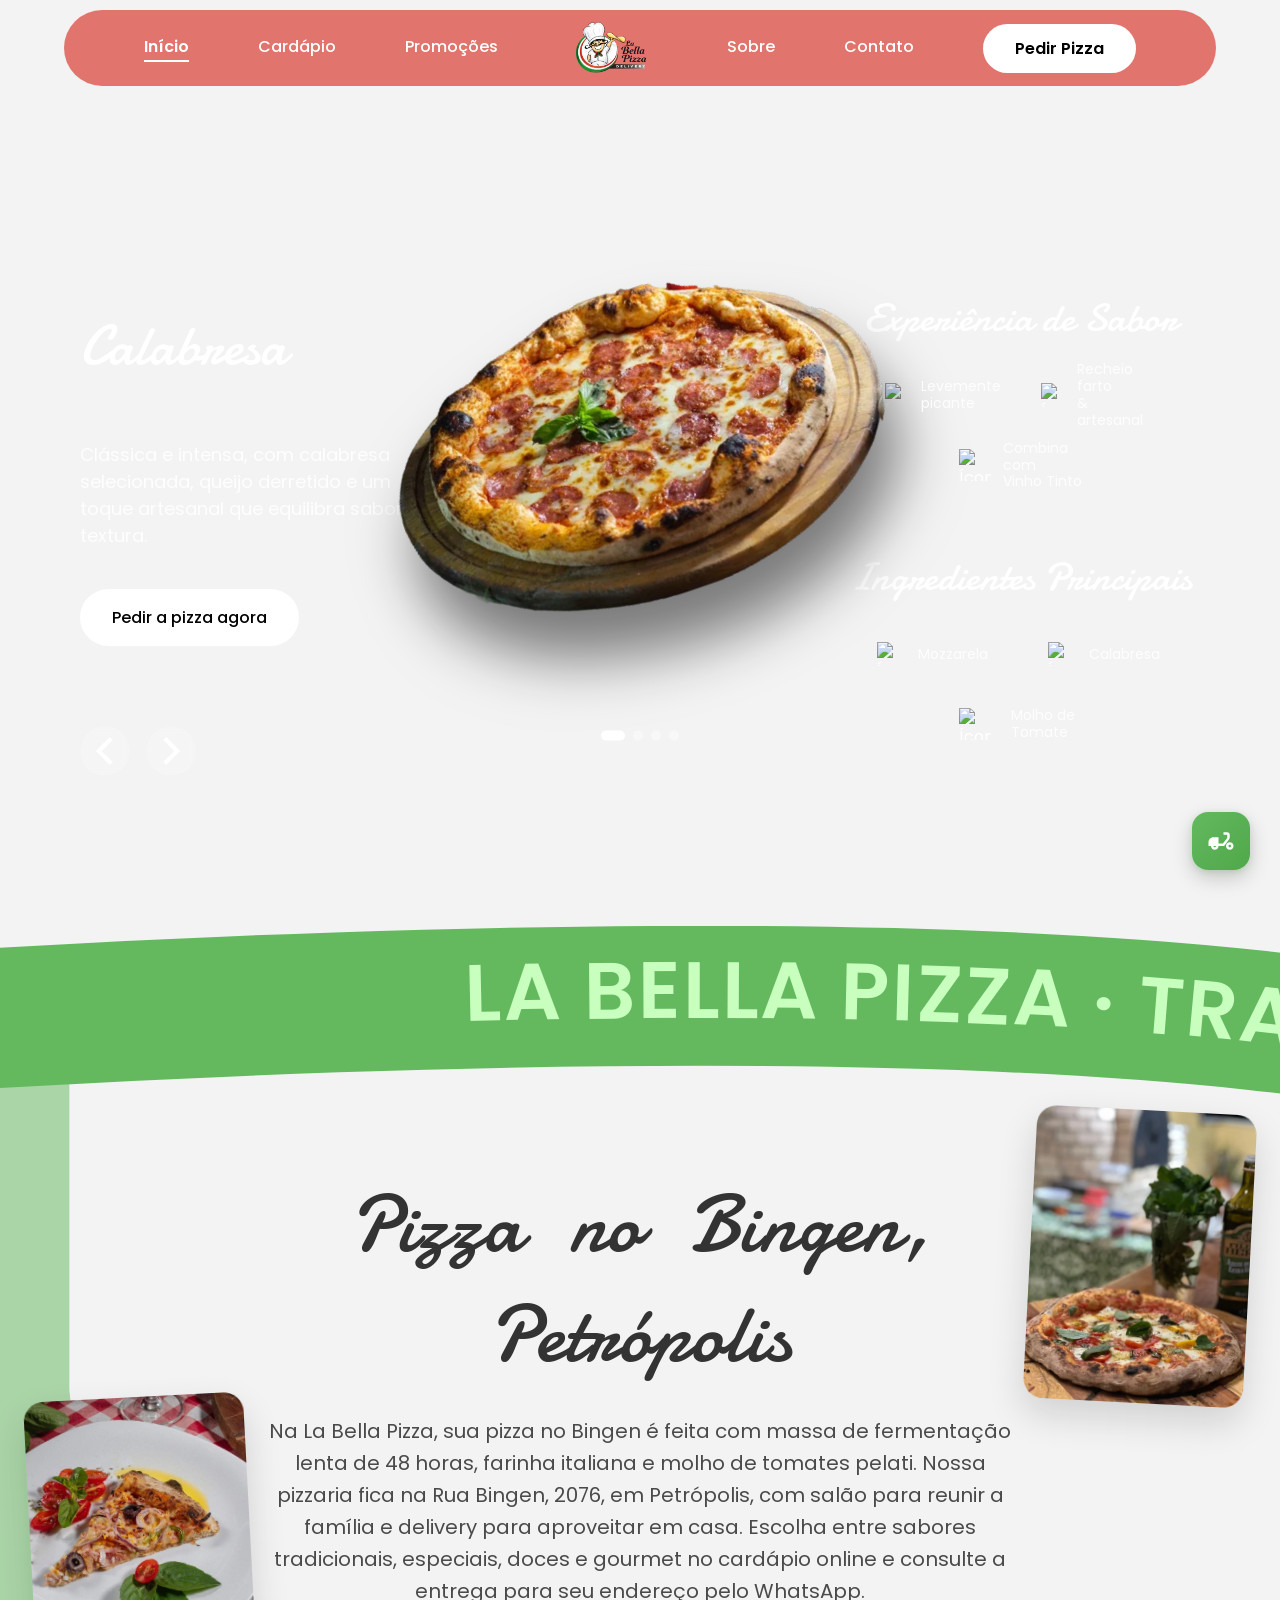
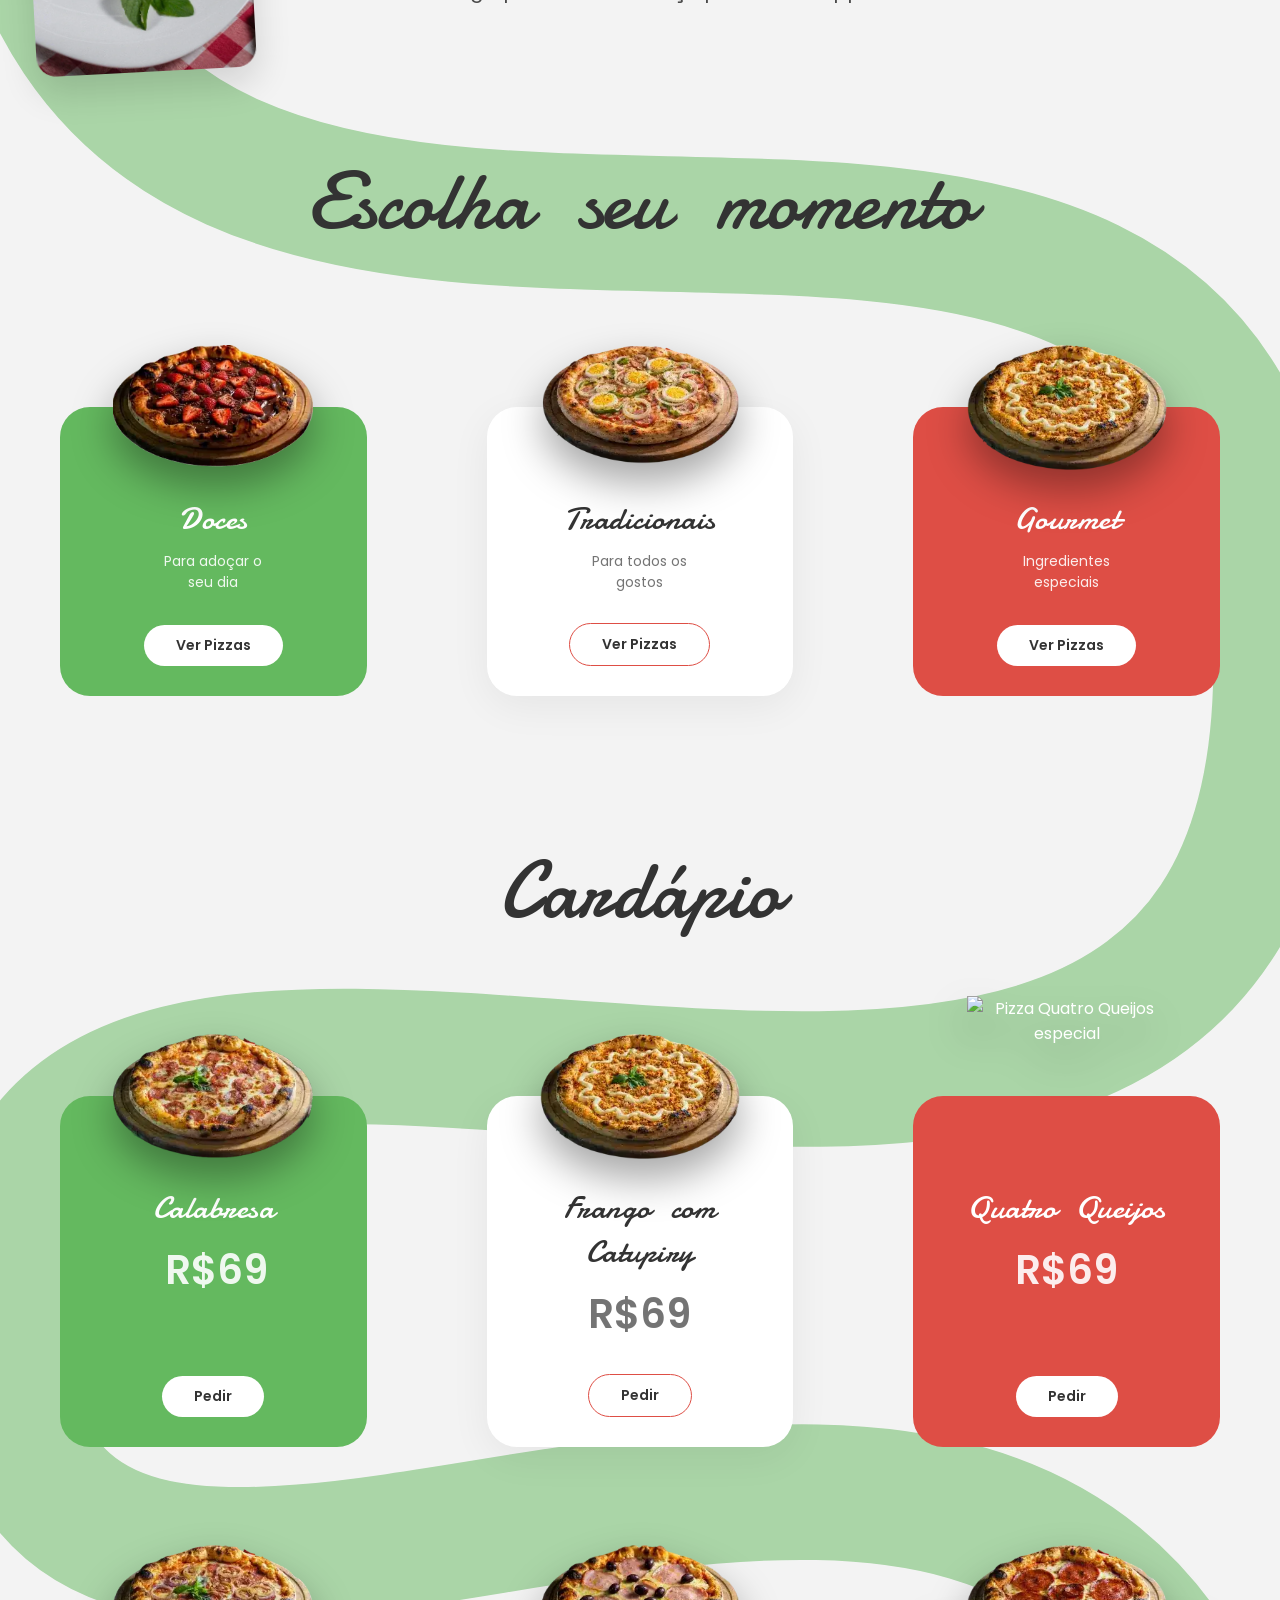
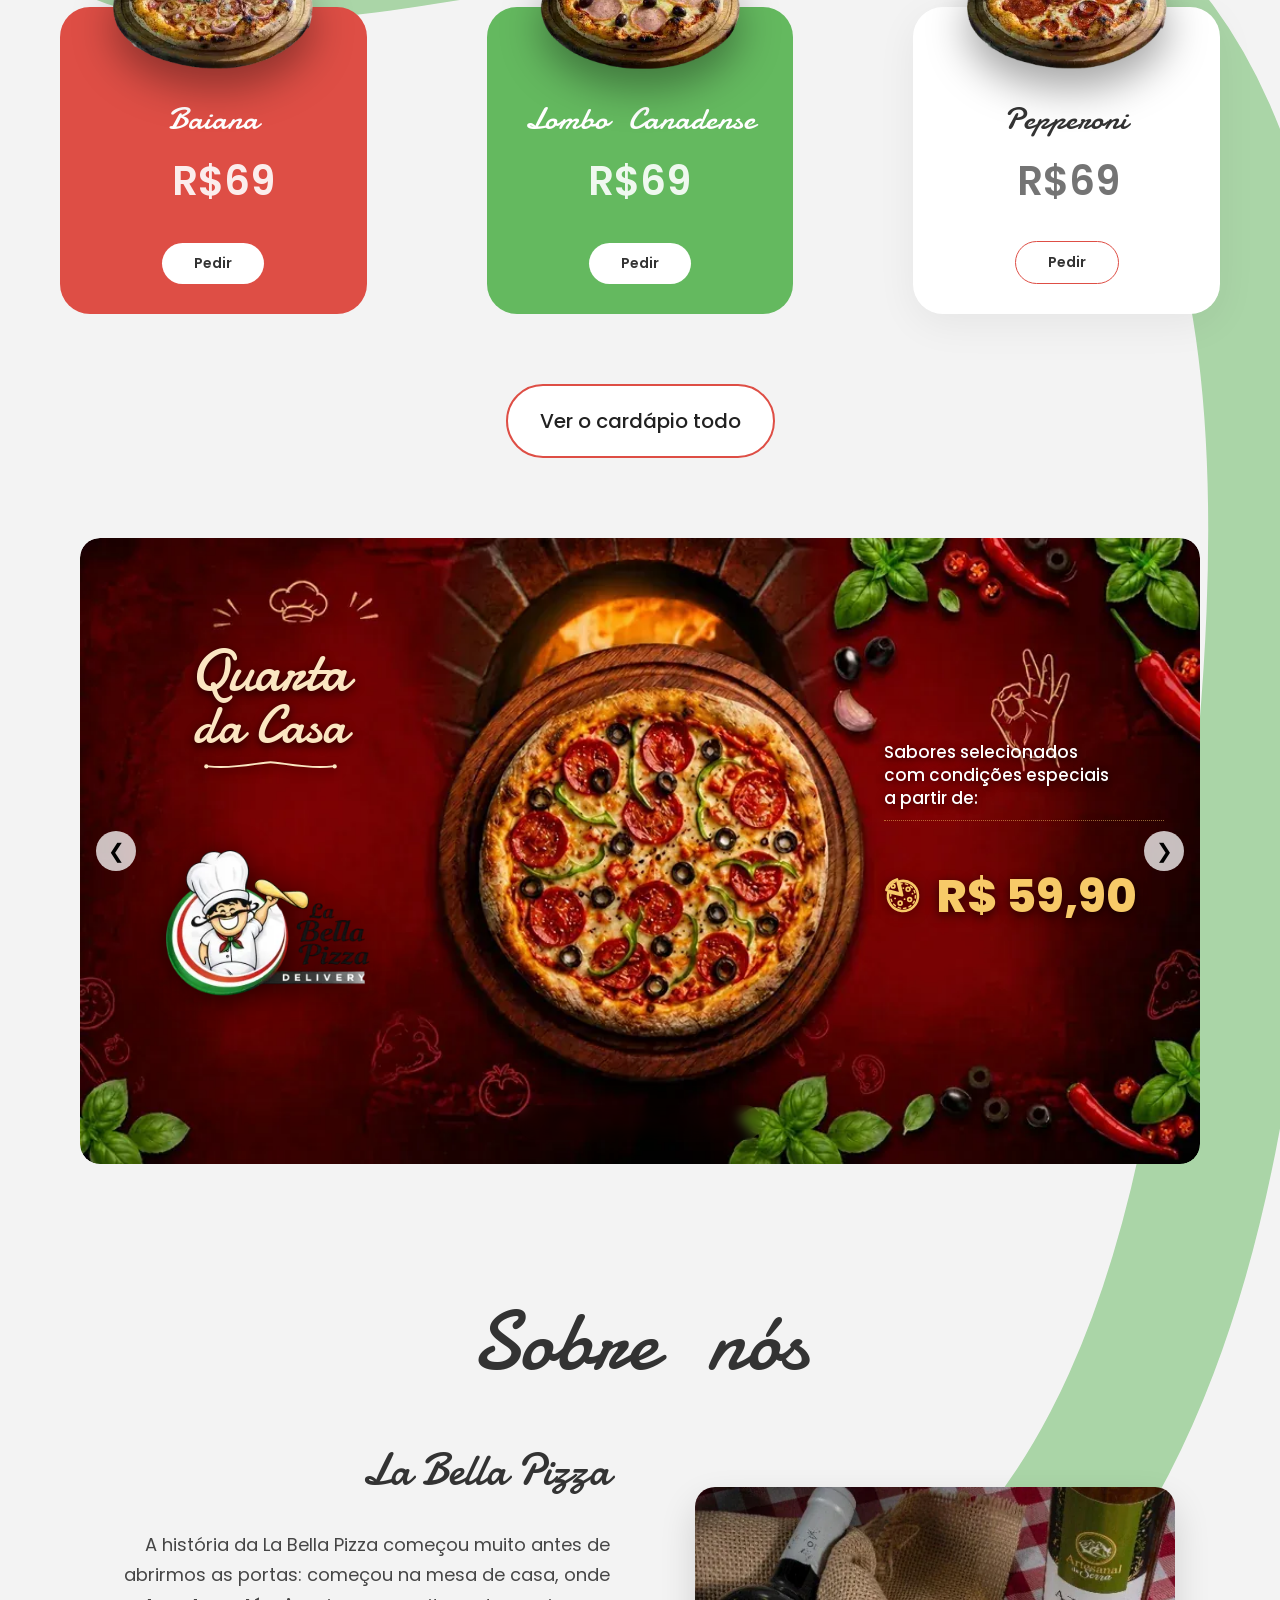
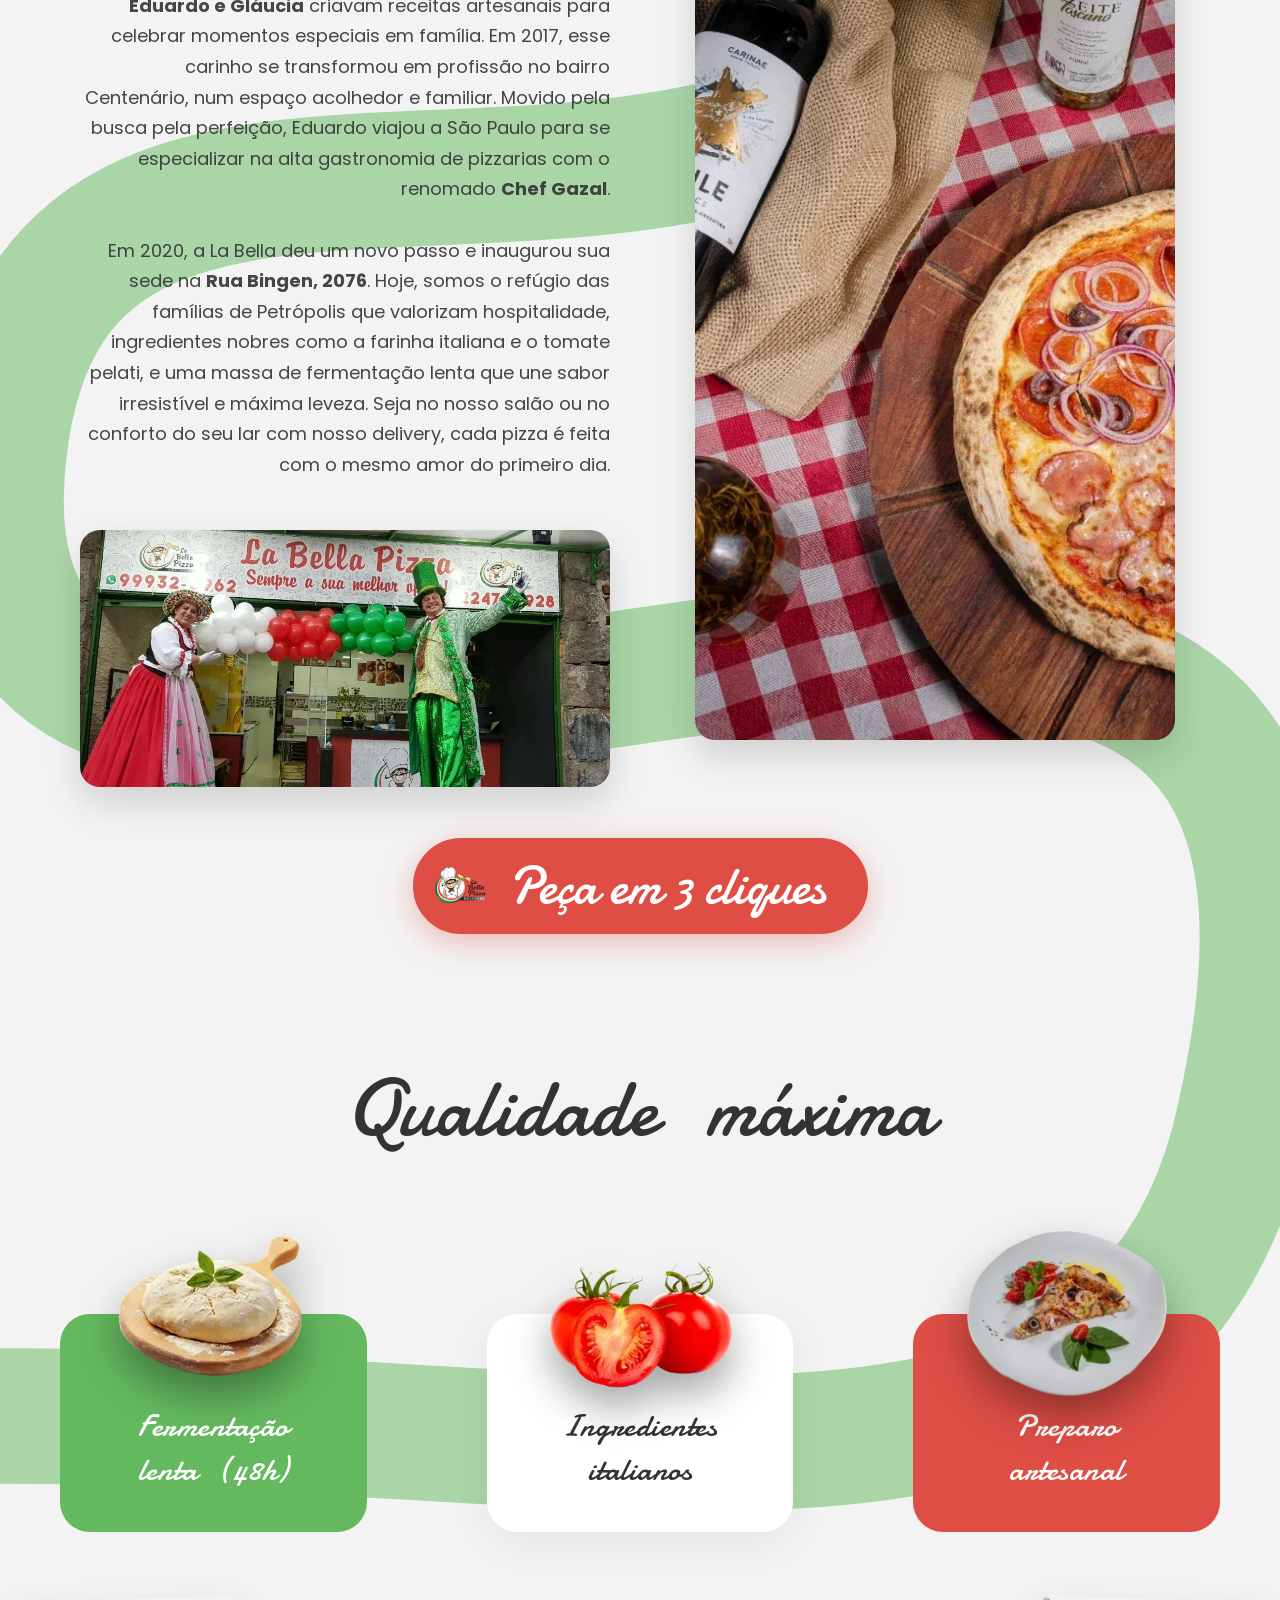
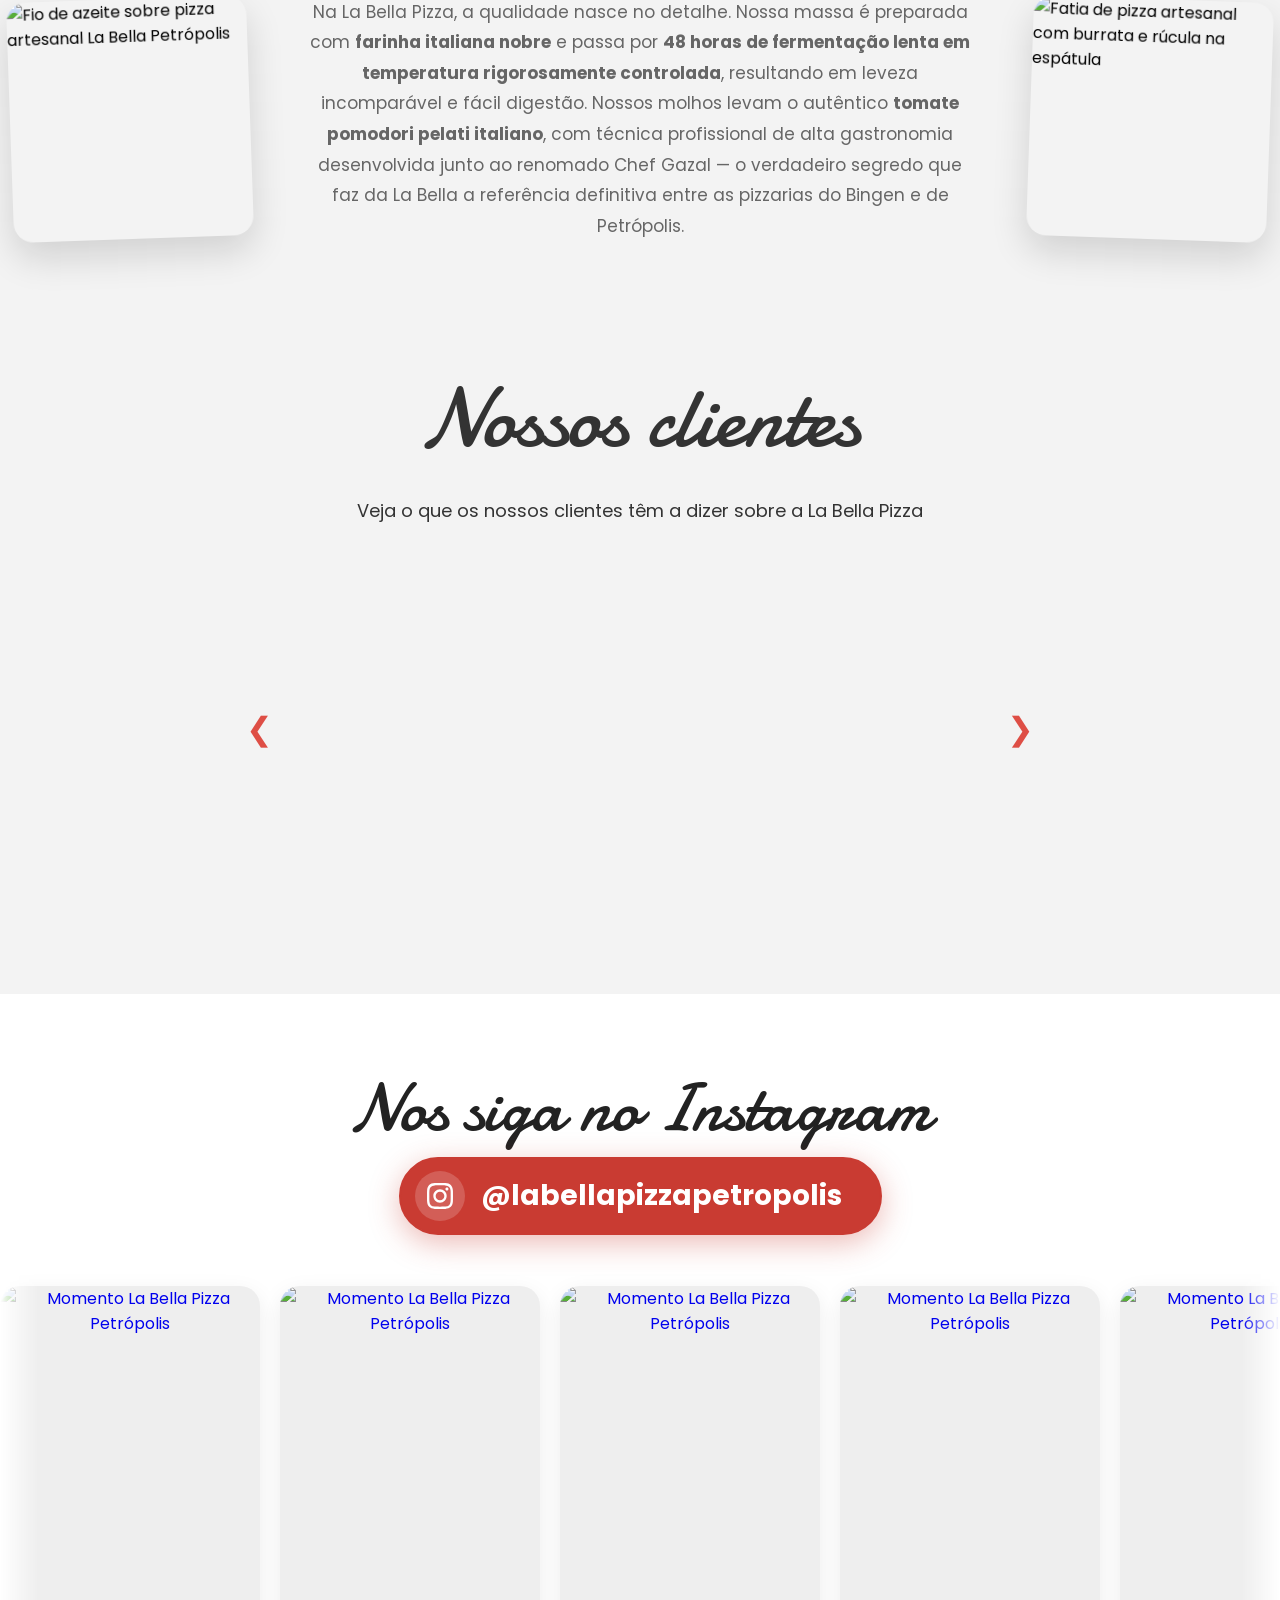
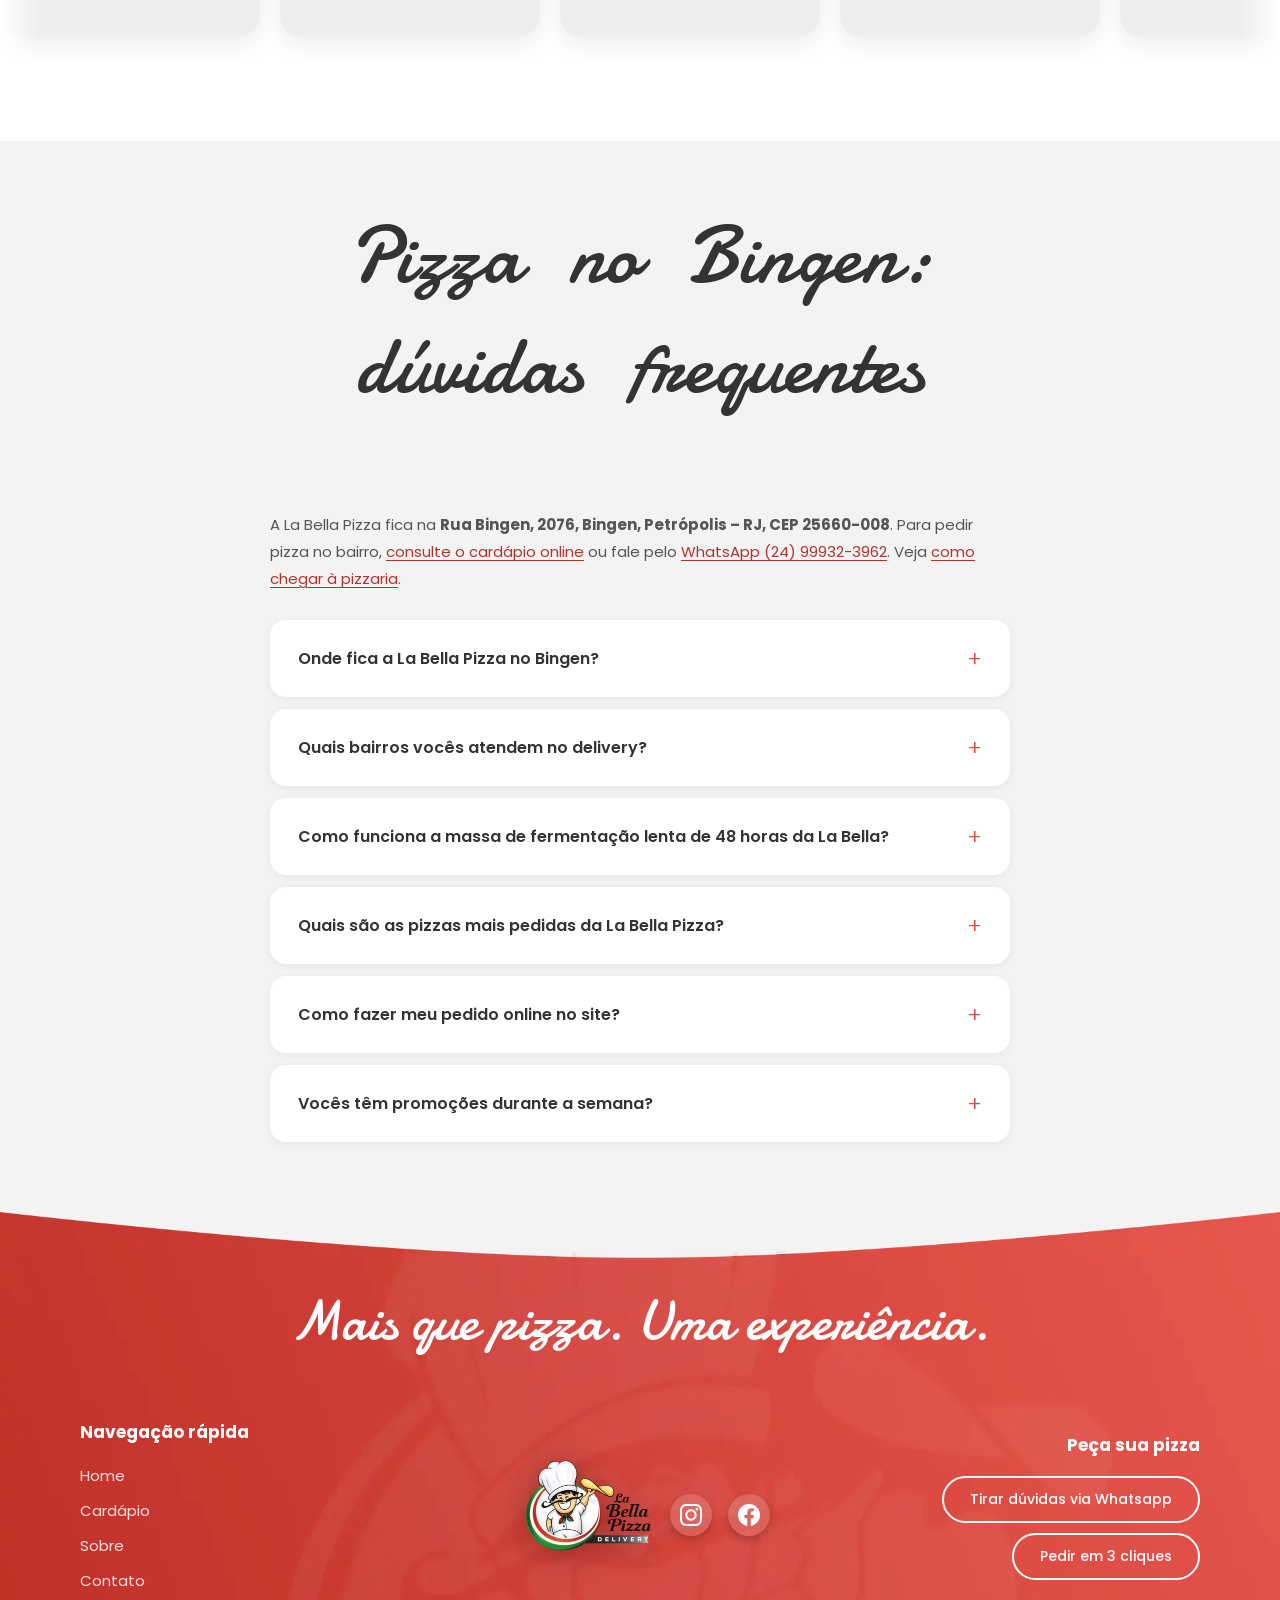
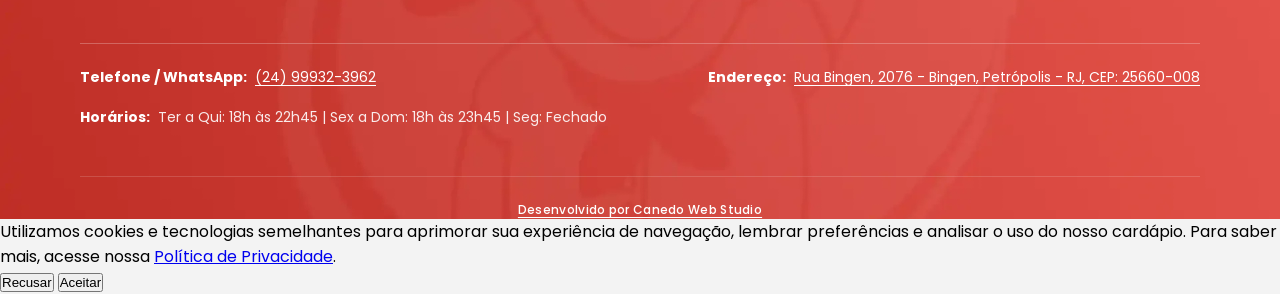
==== commit 7316a4cd: "." ====
--- a/index.html
+++ b/index.html
@@ -22,11 +22,9 @@
             y = l.getElementsByTagName(r)[0]; y.parentNode.insertBefore(t, y);
         })(window, document, "clarity", "script", "yv1ou02qbj");
     </script>
-    <title>La Bella Pizza Petrópolis | Pizzaria Artesanal no Bingen & Delivery</title>
+    <title>Pizza no Bingen, Petrópolis | La Bella Pizza</title>
     <meta name="description"
-        content="Pizzas artesanais com massa de fermentação lenta 48h, ingredientes italianos nobres e entrega rápida em toda Petrópolis. PEÇA ONLINE!">
-    <meta name="keywords"
-        content="pizzaria petropolis, pizzaria bingen, la bella pizza, delivery pizza petropolis, pizza artesanal petropolis, pizza fermentacao lenta petropolis">
+        content="Pizza no Bingen é na La Bella Pizza: massa de fermentação lenta de 48h, salão na Rua Bingen, 2076 e delivery em Petrópolis. Veja o cardápio e peça online.">
     <link rel="canonical" href="https://pizzarialabellapetropolis.com.br/">
 
     <!-- Favicon -->
@@ -39,16 +37,17 @@
 
     <!-- Open Graph / Redes Sociais & WhatsApp -->
     <meta property="og:type" content="website">
-    <meta property="og:title" content="La Bella Pizza Petrópolis | Pizzaria Artesanal no Bingen & Delivery">
+    <meta property="og:site_name" content="La Bella Pizza">
+    <meta property="og:title" content="Pizza no Bingen, Petrópolis | La Bella Pizza">
     <meta property="og:description"
-        content="Pizzas artesanais com massa de fermentação lenta 48h e ingredientes nobres italianos. Delivery em toda Petrópolis.">
+        content="Pizza no Bingen é na La Bella Pizza: massa de fermentação lenta de 48h, salão na Rua Bingen, 2076 e delivery em Petrópolis. Veja o cardápio e peça online.">
     <meta property="og:url" content="https://pizzarialabellapetropolis.com.br/">
     <meta property="og:image" content="https://pizzarialabellapetropolis.com.br/assets/img/logo-la-bella-pizza.webp">
     <meta property="og:locale" content="pt_BR">
     <meta name="twitter:card" content="summary_large_image">
-    <meta name="twitter:title" content="La Bella Pizza Petrópolis | Pizzaria Artesanal no Bingen & Delivery">
+    <meta name="twitter:title" content="Pizza no Bingen, Petrópolis | La Bella Pizza">
     <meta name="twitter:description"
-        content="A autêntica pizza artesanal italiana com massa de fermentação lenta 48h em Petrópolis. Delivery em toda a cidade.">
+        content="Pizza no Bingen é na La Bella Pizza: massa de fermentação lenta de 48h, salão na Rua Bingen, 2076 e delivery em Petrópolis. Veja o cardápio e peça online.">
     <meta name="twitter:image" content="https://pizzarialabellapetropolis.com.br/assets/img/logo-la-bella-pizza.webp">
 
     <!-- Preload Fonte Principal (Elimina CLS e FOUT) -->
@@ -136,6 +135,7 @@
     </style>
 
     <link rel="stylesheet" href="css/style.css?v=20">
+    <link rel="stylesheet" href="css/local-search.css?v=1">
     <link rel="stylesheet" href="css/responsive.css?v=20">
     <link rel="stylesheet" href="css/cookie-banner.css?v=13" media="print" onload="this.media='all'">
     <noscript>
@@ -216,7 +216,7 @@
             <div class="hero-container">
                 <!-- Left Column -->
                 <div class="hero-left">
-                    <h1 class="pizza-title">Calabresa</h1>
+                    <h2 class="pizza-title">Calabresa</h2>
                     <p class="pizza-desc">Clássica e intensa, com calabresa selecionada, queijo derretido e um toque
                         artesanal que equilibra sabor e textura.</p>
                     <a href="cardapio?modal=calabresa" class="order-btn"
@@ -330,13 +330,13 @@
                     alt="Fatia de pizza artesanal La Bella Petrópolis com tomate e manjericão fresco"
                     class="conceito-img conceito-img-left" width="438" height="547" loading="lazy" decoding="async">
                 <div class="conceito-container">
-                    <h2 class="section-title">Tradição em cada fatia</h2>
+                    <h1 class="section-title">Pizza no Bingen, Petrópolis</h1>
                     <p class="conceito-text">
-                        Descubra o verdadeiro padrão da pizza artesanal em Petrópolis. Combinamos ingredientes nobres
-                        importados da Itália, molho artesanal de tomates pelati e uma massa de fermentação lenta de 48
-                        horas que derrete na boca e não pesa no estômago. Cada pizza é preparada no ponto perfeito, com
-                        bordas douradas e crocantes, aromas irresistíveis e recheios fartos que transformam qualquer
-                        noite em família em um momento memorável.
+                        Na La Bella Pizza, sua pizza no Bingen é feita com massa de fermentação lenta de 48 horas,
+                        farinha italiana e molho de tomates pelati. Nossa pizzaria fica na Rua Bingen, 2076,
+                        em Petrópolis, com salão para reunir a família e delivery para aproveitar em casa.
+                        Escolha entre sabores tradicionais, especiais, doces e gourmet no cardápio online e
+                        consulte a entrega para seu endereço pelo WhatsApp.
                     </p>
                 </div>
                 <img src="assets/img/foto-pizza-artesanal-manjericao.webp"
@@ -1186,10 +1186,14 @@
         <!-- Seção FAQ com Schema Markup para GEO/SEO -->
         <section class="faq-section" id="faq">
             <div class="faq-container">
-                <h2 class="section-title">Perguntas Frequentes</h2>
+                <h2 class="section-title">Pizza no Bingen: dúvidas frequentes</h2>
+                <p class="local-search-intro">A La Bella Pizza fica na <strong>Rua Bingen, 2076, Bingen, Petrópolis – RJ, CEP 25660-008</strong>.
+                    Para pedir pizza no bairro, <a href="/cardapio">consulte o cardápio online</a> ou fale pelo
+                    <a href="https://wa.me/5524999323962" target="_blank" rel="noopener noreferrer">WhatsApp (24) 99932-3962</a>.
+                    Veja <a href="https://maps.google.com/?q=Pizzaria+La+Bella,+Rua+Bingen,+2076+-+Bingen,+Petr%C3%B3polis+-+RJ,+25660-008" target="_blank" rel="noopener noreferrer">como chegar à pizzaria</a>.</p>
                 <div class="faq-accordion">
                     <div class="faq-item">
-                        <button class="faq-question">Onde fica a La Bella Pizza em Petrópolis? <span
+                        <button class="faq-question">Onde fica a La Bella Pizza no Bingen? <span
                                 class="faq-icon">+</span></button>
                         <div class="faq-answer">
                             <p>A La Bella Pizza está localizada na <strong>Rua Bingen, 2076 - Bingen, Petrópolis -
@@ -1202,8 +1206,10 @@
                         <button class="faq-question">Quais bairros vocês atendem no delivery? <span
                                 class="faq-icon">+</span></button>
                         <div class="faq-answer">
-                            <p>Nosso delivery atende <strong>todos os bairros de Petrópolis</strong>! Sua pizza chega
-                                quentinha e crocante no conforto da sua casa todos os dias, das 18h às 23h.</p>
+                            <p>Fazemos delivery de pizza no <strong>Bingen e em Petrópolis</strong>. Consulte a disponibilidade,
+                                a taxa e o prazo para seu endereço no WhatsApp (24) 99932-3962.
+                                Recebemos pedidos de terça a quinta, das 18h às 22h45, e de sexta a domingo,
+                                das 18h às 23h45. Segunda-feira fechado.</p>
                         </div>
                     </div>
                     <div class="faq-item">
@@ -1211,10 +1217,7 @@
                             <span class="faq-icon">+</span></button>
                         <div class="faq-answer">
                             <p>Nossa massa passa por pelo menos <strong>48 horas de maturação sob temperatura
-                                    rigorosamente controlada</strong> com <strong>farinha italiana nobre</strong>. Esse
-                                processo quebra os amidos e açúcares pesados, gerando uma massa aerada, bordas douradas
-                                e crocantes, e uma digestão extremamente leve — sem qualquer sensação de peso ou
-                                estufamento.</p>
+                                    rigorosamente controlada</strong> com <strong>farinha italiana nobre</strong>. O resultado é uma massa aerada, com bordas douradas e crocantes e o sabor do preparo artesanal.</p>
                         </div>
                     </div>
                     <div class="faq-item">
@@ -1267,120 +1270,161 @@
 
         <!-- JSON-LD para GEO/SEO: LocalBusiness (Restaurant) + FAQPage -->
         <script type="application/ld+json">
+{
+  "@context": "https://schema.org",
+  "@graph": [
+    {
+      "@type": "Restaurant",
+      "@id": "https://pizzarialabellapetropolis.com.br/#restaurant",
+      "name": "La Bella Pizza",
+      "image": "https://pizzarialabellapetropolis.com.br/assets/img/logo-la-bella-pizza.webp",
+      "url": "https://pizzarialabellapetropolis.com.br/",
+      "telephone": "+5524999323962",
+      "priceRange": "$$",
+      "servesCuisine": [
+        "Pizza",
+        "Italiana",
+        "Artesanal"
+      ],
+      "address": {
+        "@type": "PostalAddress",
+        "streetAddress": "Rua Bingen, 2076 - Bingen",
+        "addressLocality": "Petrópolis",
+        "addressRegion": "RJ",
+        "postalCode": "25660-008",
+        "addressCountry": "BR"
+      },
+      "areaServed": [
         {
-          "@context": "https://schema.org",
-          "@graph": [
-            {
-              "@type": "Restaurant",
-              "@id": "https://pizzarialabellapetropolis.com.br/#restaurant",
-              "name": "La Bella Pizza Petrópolis",
-              "image": "https://pizzarialabellapetropolis.com.br/assets/img/logo-la-bella-pizza.webp",
-              "url": "https://pizzarialabellapetropolis.com.br",
-              "telephone": "+5524999323962",
-              "priceRange": "$$",
-              "servesCuisine": ["Pizza", "Italiana", "Artesanal"],
-              "address": {
-                "@type": "PostalAddress",
-                "streetAddress": "Rua Bingen, 2076",
-                "addressLocality": "Petrópolis",
-                "addressRegion": "RJ",
-                "postalCode": "25660-008",
-                "addressCountry": "BR"
-              },
-              "geo": {
-                "@type": "GeoCoordinates",
-                "latitude": -22.5112,
-                "longitude": -43.2056
-              },
-              "areaServed": [
-                "Petrópolis",
-                "Bingen",
-                "Duarte da Silveira",
-                "Mosela",
-                "Manoel Torres",
-                "João Xavier",
-                "Retiro",
-                "Centro de Petrópolis"
-              ],
-              "openingHoursSpecification": [
-                {
-                  "@type": "OpeningHoursSpecification",
-                  "dayOfWeek": [
-                    "Tuesday",
-                    "Wednesday",
-                    "Thursday"
-                  ],
-                  "opens": "18:00",
-                  "closes": "22:45"
-                },
-                {
-                  "@type": "OpeningHoursSpecification",
-                  "dayOfWeek": [
-                    "Friday",
-                    "Saturday",
-                    "Sunday"
-                  ],
-                  "opens": "18:00",
-                  "closes": "23:45"
-                }
-              ]
-            },
-            {
-              "@type": "FAQPage",
-              "@id": "https://pizzarialabellapetropolis.com.br/#faq",
-              "mainEntity": [
-                {
-                  "@type": "Question",
-                  "name": "Onde fica a La Bella Pizza em Petrópolis?",
-                  "acceptedAnswer": {
-                    "@type": "Answer",
-                    "text": "A La Bella Pizza está localizada na Rua Bingen, 2076, no Bingen, em Petrópolis - RJ. Conta com salão familiar acolhedor e delivery ágil para toda a cidade."
-                  }
-                },
-                {
-                  "@type": "Question",
-                  "name": "Quais bairros vocês atendem no delivery?",
-                  "acceptedAnswer": {
-                    "@type": "Answer",
-                    "text": "Nosso delivery atende todos os bairros de Petrópolis! Sua pizza chega quentinha e crocante no conforto da sua casa todos os dias, das 18h às 23h."
-                  }
-                },
-                {
-                  "@type": "Question",
-                  "name": "Como funciona a massa de fermentação lenta de 48 horas da La Bella?",
-                  "acceptedAnswer": {
-                    "@type": "Answer",
-                    "text": "Nossa massa passa por pelo menos 48 horas de maturação sob temperatura controlada com farinha italiana nobre. Esse processo quebra os amidos e açúcares complexos, garantindo uma massa aerada, bordas crocantes e digestão extraordinariamente leve."
-                  }
-                },
-                {
-                  "@type": "Question",
-                  "name": "Quais são as pizzas mais pedidas da La Bella Pizza?",
-                  "acceptedAnswer": {
-                    "@type": "Answer",
-                    "text": "Os sabores mais pedidos são Frango com Requeijão Cremoso (Catupiry), Calabresa, Portuguesa, La Bella e na Linha Gourmet as pizzas Parma, Burrata e Gorgonzola com Pêra."
-                  }
-                },
-                {
-                  "@type": "Question",
-                  "name": "Como fazer meu pedido online no site?",
-                  "acceptedAnswer": {
-                    "@type": "Answer",
-                    "text": "Acesse nosso cardápio online, monte seu pedido com pizzas e combos e envie com 1 clique para o WhatsApp (24) 99932-3962."
-                  }
-                },
-                {
-                  "@type": "Question",
-                  "name": "Vocês têm promoções durante a semana?",
-                  "acceptedAnswer": {
-                    "@type": "Answer",
-                    "text": "Sim! Às terças-feiras temos a promoção La Bella em Dobro (2 pizzas por preços promocionais) e às quartas-feiras a Quarta da Casa a partir de R$ 59,90, além de combos econômicos todos os dias."
-                  }
-                }
-              ]
-            }
-          ]
+          "@type": "City",
+          "name": "Petrópolis",
+          "containedInPlace": {
+            "@type": "State",
+            "name": "Rio de Janeiro"
+          }
+        },
+        {
+          "@type": "Place",
+          "name": "Bingen",
+          "containedInPlace": {
+            "@type": "City",
+            "name": "Petrópolis"
+          }
         }
+      ],
+      "openingHoursSpecification": [
+        {
+          "@type": "OpeningHoursSpecification",
+          "dayOfWeek": [
+            "Tuesday",
+            "Wednesday",
+            "Thursday"
+          ],
+          "opens": "18:00",
+          "closes": "22:45"
+        },
+        {
+          "@type": "OpeningHoursSpecification",
+          "dayOfWeek": [
+            "Friday",
+            "Saturday",
+            "Sunday"
+          ],
+          "opens": "18:00",
+          "closes": "23:45"
+        }
+      ],
+      "description": "Pizzaria no Bingen, em Petrópolis, com pizzas artesanais de fermentação lenta de 48 horas, salão e delivery.",
+      "menu": "https://pizzarialabellapetropolis.com.br/cardapio",
+      "hasMenu": {
+        "@id": "https://pizzarialabellapetropolis.com.br/cardapio#menu"
+      },
+      "sameAs": [
+        "https://www.instagram.com/labellapizzapetropolis/",
+        "https://www.facebook.com/labellapizzapetropolis/"
+      ],
+      "hasMap": "https://maps.google.com/?q=Pizzaria+La+Bella,+Rua+Bingen,+2076+-+Bingen,+Petr%C3%B3polis+-+RJ,+25660-008"
+    },
+    {
+      "@type": "FAQPage",
+      "@id": "https://pizzarialabellapetropolis.com.br/#faq",
+      "mainEntity": [
+        {
+          "@type": "Question",
+          "name": "Onde fica a La Bella Pizza no Bingen?",
+          "acceptedAnswer": {
+            "@type": "Answer",
+            "text": "A La Bella Pizza está localizada na Rua Bingen, 2076 - Bingen, Petrópolis - RJ. Fundada em 2017 no Centenário pelo casal Eduardo e Gláucia, nossa pizzaria conta com ambiente acolhedor ideal para famílias, atendimento de excelência e um delivery ágil."
+          }
+        },
+        {
+          "@type": "Question",
+          "name": "Quais bairros vocês atendem no delivery?",
+          "acceptedAnswer": {
+            "@type": "Answer",
+            "text": "Fazemos delivery de pizza no Bingen e em Petrópolis. Consulte a disponibilidade, a taxa e o prazo para seu endereço no WhatsApp (24) 99932-3962. Recebemos pedidos de terça a quinta, das 18h às 22h45, e de sexta a domingo, das 18h às 23h45. Segunda-feira fechado."
+          }
+        },
+        {
+          "@type": "Question",
+          "name": "Como funciona a massa de fermentação lenta de 48 horas da La Bella?",
+          "acceptedAnswer": {
+            "@type": "Answer",
+            "text": "Nossa massa passa por pelo menos 48 horas de maturação sob temperatura rigorosamente controlada com farinha italiana nobre. O resultado é uma massa aerada, com bordas douradas e crocantes e o sabor do preparo artesanal."
+          }
+        },
+        {
+          "@type": "Question",
+          "name": "Quais são as pizzas mais pedidas da La Bella Pizza?",
+          "acceptedAnswer": {
+            "@type": "Answer",
+            "text": "Entre as tradicionais e especiais, os campeões de pedidos são a Frango com Requeijão Cremoso (Catupiry), a clássica Calabresa, a farta Portuguesa e a receita exclusiva da casa, a La Bella. Na nossa prestigiada Linha Gourmet, destacam-se a Parma (com rúcula fresca e parmesão), a cremosa Burrata e a sofisticada Gorgonzola com Pêra."
+          }
+        },
+        {
+          "@type": "Question",
+          "name": "Como fazer meu pedido online no site?",
+          "acceptedAnswer": {
+            "@type": "Answer",
+            "text": "Basta abrir nosso cardápio no site, escolher seus sabores de pizza, tamanho ou combos, e clicar em adicionar ao carrinho. Na sacola, você confere os itens, informa seu endereço de entrega em Petrópolis e seleciona o pagamento (Pix, Cartão ou Dinheiro). Seu pedido é formatado e enviado com 1 clique direto para o nosso WhatsApp (24) 99932-3962."
+          }
+        },
+        {
+          "@type": "Question",
+          "name": "Vocês têm promoções durante a semana?",
+          "acceptedAnswer": {
+            "@type": "Answer",
+            "text": "Sim! Às terças-feiras temos a promoção La Bella em Dobro (você pede 2 pizzas com preços especiais: 2 de 30cm por R$ 109,90, 2 de 35cm por R$ 129,90 e 2 de 40cm por R$ 159,90). Às quartas-feiras temos a Quarta da Casa com sabores selecionados a partir de R$ 59,90, além de combos econômicos completos com pizzas doces e refrigerante todos os dias."
+          }
+        }
+      ]
+    },
+    {
+      "@type": "WebSite",
+      "@id": "https://pizzarialabellapetropolis.com.br/#website",
+      "url": "https://pizzarialabellapetropolis.com.br/",
+      "name": "La Bella Pizza",
+      "inLanguage": "pt-BR",
+      "publisher": {
+        "@id": "https://pizzarialabellapetropolis.com.br/#restaurant"
+      }
+    },
+    {
+      "@type": "WebPage",
+      "@id": "https://pizzarialabellapetropolis.com.br/#webpage",
+      "url": "https://pizzarialabellapetropolis.com.br/",
+      "name": "Pizza no Bingen, Petrópolis | La Bella Pizza",
+      "description": "Pizza no Bingen é na La Bella Pizza: massa de fermentação lenta de 48h, salão na Rua Bingen, 2076 e delivery em Petrópolis. Veja o cardápio e peça online.",
+      "inLanguage": "pt-BR",
+      "isPartOf": {
+        "@id": "https://pizzarialabellapetropolis.com.br/#website"
+      },
+      "about": {
+        "@id": "https://pizzarialabellapetropolis.com.br/#restaurant"
+      }
+    }
+  ]
+}
         </script>
     </main>
     <footer id="contato">
--- a/css/local-search.css
+++ b/css/local-search.css
@@ -0,0 +1,13 @@
+/* Local information uses the existing typography and palette. */
+.local-search-intro { max-width: 800px; margin: 0 auto 28px; font-family: 'Poppins', sans-serif; font-size: 15px; line-height: 1.8; color: #555; }
+.local-search-intro a, .menu-text-list a { color: #ad362e; text-decoration: underline; text-underline-offset: 3px; }
+.local-search-intro a:focus-visible, .menu-text-list a:focus-visible, .menu-text-list summary:focus-visible { outline: 3px solid #64B95F; outline-offset: 4px; }
+.cardapio-container > .local-search-intro { text-align: center; }
+.menu-text-list { width: 82%; max-width: 1200px; margin: 0 auto 48px; font-family: 'Poppins', sans-serif; line-height: 1.8; color: #333; }
+.menu-text-list details { border: 1px solid #ddd; border-radius: 16px; padding: 18px 24px; background: #fff; }
+.menu-text-list summary { cursor: pointer; font-weight: 600; }
+.menu-text-list h3 { margin: 24px 0 8px; font-size: 18px; }
+.menu-text-list ul { columns: 3 220px; padding-left: 22px; }
+.menu-text-list li { break-inside: avoid; padding: 4px 12px 4px 0; }
+.menu-text-list p { margin: 12px 0; font-size: 14px; }
+@media (max-width: 600px) { .menu-text-list { width: 90%; } .menu-text-list details { padding: 16px; } .local-search-intro { font-size: 14px; } }
